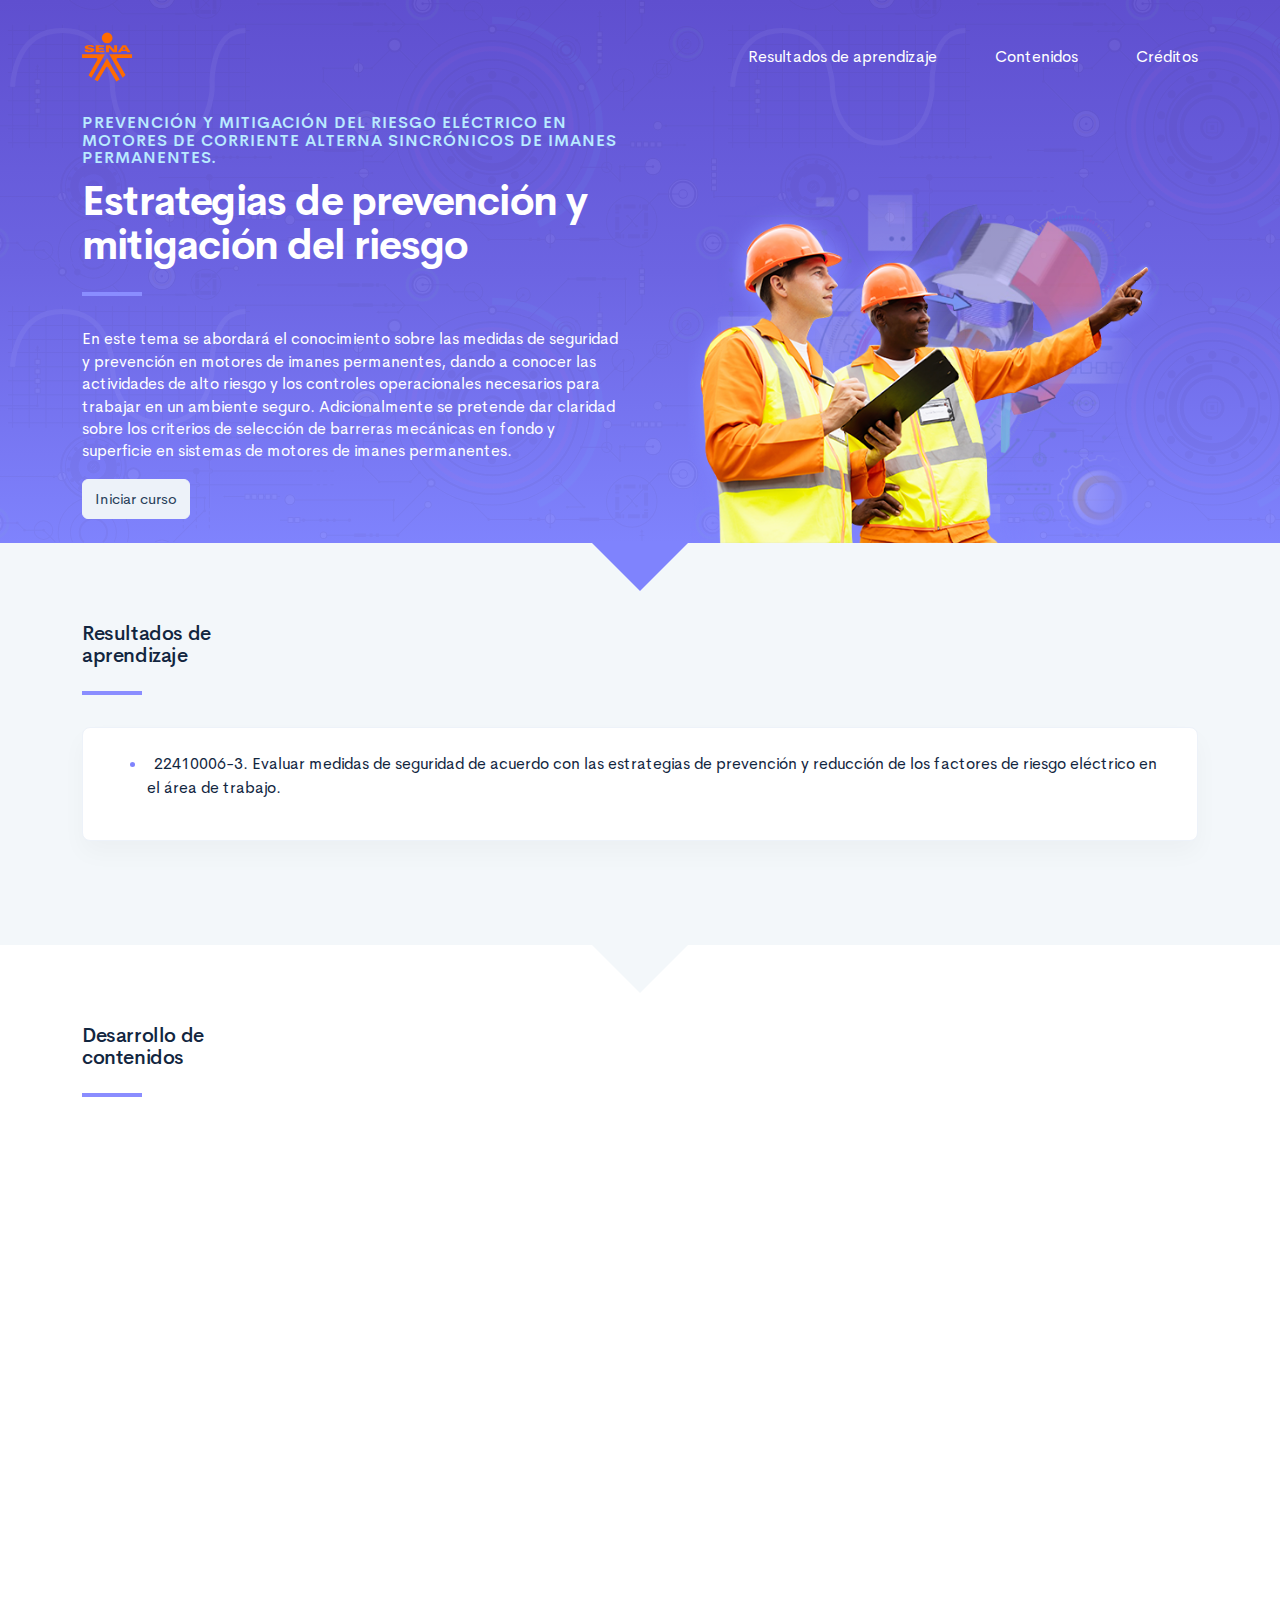
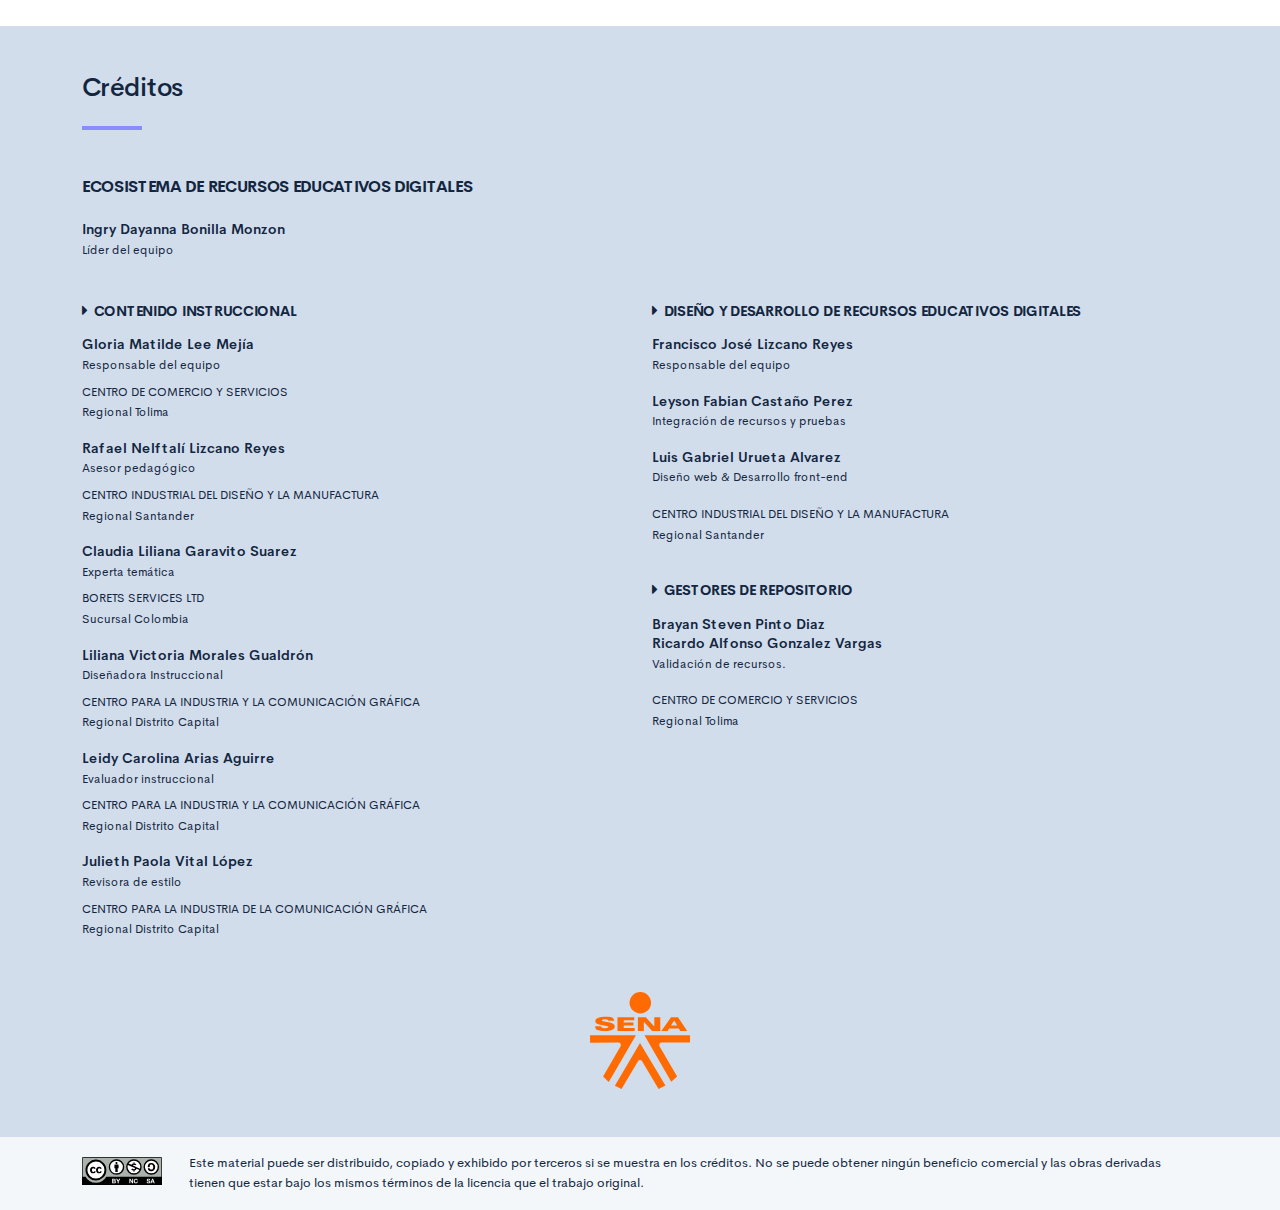
==== public/index.html @ b2e63fea "CF finalizado" ====
<!DOCTYPE html>
<html lang="es">
    <head>
        <meta charset="UTF-8">
        <meta name="viewport" content="width=device-width, user-scalable=no, initial-scale=1.0, maximum-scale=1.0, minimum-scale=1.0">
        <title>Estrategias de prevención y mitigación del riesgo</title>
        <meta meta name="description" content=" En este tema se abordará el conocimiento sobre las medidas de seguridad y prevención en motores de imanes permanentes, dando a conocer las actividades de alto riesgo y los controles operacionales necesarios para trabajar en un ambiente seguro. Adicionalmente se pretende dar claridad sobre los criterios de selección de barreras mecánicas en fondo y superficie en sistemas de motores de imanes permanentes.">
        <link rel="icon" type="image/svg+xml" href="assets/images/logos/senaLogo.svg">
        <link rel="stylesheet" href="assets/fonts/feather/feather.css">
        <link rel="stylesheet" href="assets/fonts/fontawesome/css/font-awesome.css">
        <link href="assets/css/fancybox.css" rel="stylesheet">
        <link href="assets/css/animate.css" rel="stylesheet">
        <link rel="stylesheet" href="assets/css/main.css">
    </head>
    <body class="theme-dark page-header-textura" id="page-home">
        <header class="curso-presentacion page-header" id="CursoPresentacion">
            <div class="page-textura">
                <div class="container">
                    <div class="curso-topbar justify-content-center justify-content-md-between"><a class="curso-topbar__logo"><svg xmlns="http://www.w3.org/2000/svg" width="168.273" height="164.177" viewBox="0 0 168.273 164.177">
                                <path id="SENA_LOGO" data-name="SENA LOGO" d="M85.349,1a18.09,18.09,0,1,0,18.09,18.09h0A18.1,18.1,0,0,0,85.349,1ZM25.617,42.983a33.722,33.722,0,0,0-9.386,1.024,11.156,11.156,0,0,0-5.12,2.56A5.346,5.346,0,0,0,10.086,52.2c.683,1.707,2.56,2.9,4.608,3.584,4.437,1.536,9.386,1.877,13.994,2.731a5.1,5.1,0,0,1,2.389,1.024,1.369,1.369,0,0,1-.683,2.048,9.146,9.146,0,0,1-5.291.683A8.354,8.354,0,0,1,20.5,61.244a1.962,1.962,0,0,1-.853-2.389H9.233A7.663,7.663,0,0,0,10.6,63.463a7.59,7.59,0,0,0,4.267,2.389A28.541,28.541,0,0,0,23.4,66.876,52.426,52.426,0,0,0,35,66.023a11.043,11.043,0,0,0,5.8-2.9,5.358,5.358,0,0,0-1.365-8.533,21.267,21.267,0,0,0-5.8-2.048c-3.072-.683-5.973-1.024-9.045-1.536a9.114,9.114,0,0,1-3.072-.853,1.226,1.226,0,0,1,0-2.219,9.369,9.369,0,0,1,4.437-.683,10.554,10.554,0,0,1,4.608.853A1.877,1.877,0,0,1,31.59,49.81h9.9a5.669,5.669,0,0,0-1.195-3.584A8.875,8.875,0,0,0,35.515,43.5c-3.584-.341-6.827-.512-9.9-.512Zm21.333.683V67.217H75.792V62.1H57.531V57.489H73.744V52.54H57.531V48.786H75.109v-5.12Zm47.615,0H81.253V67.217H91.322V51.346l13.824,15.872h13.824V43.666H108.9v15.7Zm42.495,0L120.676,67.217h10.581l2.56-4.267H150.2l2.389,4.267h11.776l-15.53-23.551ZM142.35,49.3l5.12,8.533h-10.41ZM.7,74.044l.171,12.8L49,86.673c2.389.512,3.925,2.048,3.413,5.8l-29.7,51.711,9.557,9.045L78.01,74.044Zm91.646,0L137.4,152.89l9.9-8.874L117.433,92.3c-.512-3.584.853-5.291,3.413-5.8l48.127.171V74.044ZM84.837,87.185,42.512,159.546l11.264,5.461,28.159-47.615a4.283,4.283,0,0,1,2.9-1.195,4.681,4.681,0,0,1,3.072,1.195l28.159,47.786,11.605-5.973Z" transform="translate(-0.7 -1)" fill="#FF6B00" />
                            </svg>
                        </a><a class="curso-topbar__menubar collapsed btn-menu-responsive d-none" data-toggle="collapse" href="#curso-topbar__nav" aria-expanded="false"><span></span><span></span><span></span></a>
                        <nav class="curso-topbar__nav collapse show d-none d-md-block" id="curso-topbar__nav">
                            <ul class="curso-topbar__list">
                                <li class="curso-topbar__item"><a class="curso-topbar__link" href="#ResultadosAprendizaje"><span class="text-white">Resultados de aprendizaje</span></a></li>
                                <li class="curso-topbar__item"><a class="curso-topbar__link" href="#IndiceTematico"><span class="text-white">Contenidos</span></a></li>
                                <li class="curso-topbar__item"><a class="curso-topbar__link" href="#Creditos"><span class="text-white">Créditos</span></a></li>
                            </ul>
                        </nav>
                    </div>
                    <!--include includes/page-home_header.pug                -->
                    <div class="curso-portada">
                        <div class="row align-items-end">
                            <div class="col-12 col-lg-6">
                                <h3 class="curso-subtitulo" id="curso-titulo-componente">Prevención y mitigación del riesgo eléctrico en motores de corriente alterna sincrónicos de imanes permanentes. </h3>
                                <h1 class="curso-titulo" id="curso-titulo-tema">Estrategias de prevención y mitigación del riesgo</h1>
                                <div class="brand-line-primary"></div>
                                <p class="curso-descripcion">En este tema se abordará el conocimiento sobre las medidas de seguridad y prevención en motores de imanes permanentes, dando a conocer las actividades de alto riesgo y los controles operacionales necesarios para trabajar en un ambiente seguro. Adicionalmente se pretende dar claridad sobre los criterios de selección de barreras mecánicas en fondo y superficie en sistemas de motores de imanes permanentes.</p><a class="curso-btn-iniciar btn btn-light mb-4" href="main.html"><span>Iniciar curso</span></a>
                            </div>
                            <div class="col-12 col-lg-6 text-center">
                                <div class="d-none d-lg-block"><img class="curso-imagen" src="assets/images/header/header_media.png" /></div>
                            </div>
                        </div>
                    </div>
                </div>
            </div>
        </header>
        <section class="curso-resultados section bg-base-light" id="ResultadosAprendizaje">
            <div class="container">
                <h2> Resultados de <br>aprendizaje</h2>
                <div class="brand-line-primary"></div>
                <div class="card resultado-item">
                    <div class="card-body">
                        <ul class="bg-color-dark">
                            <li> <span>22410006-3. Evaluar medidas de seguridad de acuerdo con las estrategias de prevención y reducción de los factores de riesgo eléctrico en el área de trabajo.</span></li>
                        </ul>
                    </div>
                </div>
            </div>
        </section>
        <section class="curso-indice-tematico section" id="IndiceTematico">
            <div class="container">
                <h2>Desarrollo de <br>contenidos</h2>
                <div class="brand-line-primary"></div>
                <div class="row justify-content-center">
                    <div class="col-12 col-sm-10">
                        <div class="card wow flipInX" data-wow-delay=".4s">
                            <div class="card-body">
                                <ul class="list-group list-group-flush list my-n3 nav-temas">
                                    <li class="list-group-item nav-tema-item">
                                        <div class="row align-items-center">
                                            <div class="col-auto">
                                                <div class="avatar avatar-sm"><span class="nav-tema-item__icon avatar-title font-size-lg bg-secondary-soft rounded-circle text-primary font-weight-bold"> <i class="fa fa-play"></i></span></div>
                                            </div>
                                            <div class="col ml-n2"><span class="nav-tema-item__titulo"> <a href="main.html#page/introduccion/">Introducción</a></span></div>
                                            <div class="col-auto"> <a class="btn btn-light nav-tema-item__btn" href="main.html#page/introduccion/">Ver más</a></div>
                                        </div>
                                    </li>
                                    <li class="list-group-item nav-tema-item">
                                        <div class="row align-items-center">
                                            <div class="col-auto">
                                                <div class="avatar avatar-sm"><span class="nav-tema-item__icon avatar-title font-size-lg bg-secondary-soft rounded-circle text-primary font-weight-bold">1</span></div>
                                            </div>
                                            <div class="col ml-n2"><span class="nav-tema-item__titulo"> <a href="main.html#page/actividades/">Actividades de alto riesgo en sistemas PMM</a></span></div>
                                            <div class="col-auto"> <a class="btn btn-light nav-tema-item__btn" href="main.html#page/actividades/">Ver más</a></div>
                                        </div>
                                    </li>
                                    <li class="list-group-item nav-tema-item">
                                        <div class="row align-items-center">
                                            <div class="col-auto">
                                                <div class="avatar avatar-sm"><span class="nav-tema-item__icon avatar-title font-size-lg bg-secondary-soft rounded-circle text-primary font-weight-bold">2</span></div>
                                            </div>
                                            <div class="col ml-n2"><span class="nav-tema-item__titulo"> <a href="main.html#page/riesgos/">Riesgos asociados a sistemas PMM</a></span></div>
                                            <div class="col-auto"> <a class="btn btn-light nav-tema-item__btn" href="main.html#page/riesgos/">Ver más</a></div>
                                        </div>
                                    </li>
                                    <li class="list-group-item nav-tema-item">
                                        <div class="row align-items-center">
                                            <div class="col-auto">
                                                <div class="avatar avatar-sm"><span class="nav-tema-item__icon avatar-title font-size-lg bg-secondary-soft rounded-circle text-primary font-weight-bold">3</span></div>
                                            </div>
                                            <div class="col ml-n2"><span class="nav-tema-item__titulo"> <a href="main.html#page/fondo/">Métodos de protección para sistemas PMM de fondo</a></span></div>
                                            <div class="col-auto"> <a class="btn btn-light nav-tema-item__btn" href="main.html#page/fondo/">Ver más</a></div>
                                        </div>
                                    </li>
                                    <li class="list-group-item nav-tema-item">
                                        <div class="row align-items-center">
                                            <div class="col-auto">
                                                <div class="avatar avatar-sm"><span class="nav-tema-item__icon avatar-title font-size-lg bg-secondary-soft rounded-circle text-primary font-weight-bold">4</span></div>
                                            </div>
                                            <div class="col ml-n2"><span class="nav-tema-item__titulo"> <a href="main.html#page/superficie/">Métodos de protección para sistemas PMM de superficie</a></span></div>
                                            <div class="col-auto"> <a class="btn btn-light nav-tema-item__btn" href="main.html#page/superficie/">Ver más</a></div>
                                        </div>
                                    </li>
                                </ul>
                            </div>
                        </div>
                    </div>
                </div>
            </div>
        </section>
        <footer class="footer" id="Creditos">
            <div class="container">
                <h1>Créditos </h1>
                <div class="brand-line-primary"></div>
                <div class="row">
                    <div class="col-12 col-md-5">
                        <h3 class="footer-subtitulo mb-4">ECOSISTEMA DE RECURSOS EDUCATIVOS DIGITALES </h3>
                        <p class="footer-texto mb-2"><strong>Ingry Dayanna Bonilla Monzon </strong><br /> <span class="text-small">Líder del equipo</span></p>
                    </div>
                </div>
                <div class="row mt-5">
                    <div class="col-12 col-md-6">
                        <h4 class="footer-subtitulo-2 mt-0">
                            <div class="fa fa-caret-right mr-2"></div>Contenido Instruccional
                        </h4>
                        <p class="footer-texto mb-2"><strong>Gloria Matilde Lee Mejía </strong><br /> <span class="text-small">Responsable del equipo</span></p>
                        <p class="footer-texto"><span class="text-small text-uppercase">Centro de Comercio y Servicios</span><br /><span class="text-small">Regional Tolima</span></p>
                        <p class="footer-texto mb-2"><strong>Rafael Nelftalí Lizcano Reyes</strong><br /> <span class="text-small">Asesor pedagógico<br /></span></p>
                        <p class="footer-texto"><span class="text-small text-uppercase">Centro industrial del diseño y la manufactura</span><br /><span class="text-small">Regional Santander </span></p>
                        <p class="footer-texto mb-2"><strong>Claudia Liliana Garavito Suarez</strong><br /><span class="text-small">Experta temática<br /></span></p>
                        <p class="footer-texto"><span class="text-small text-uppercase">Borets Services LTD</span><br /><span class="text-small">Sucursal Colombia</span></p>
                        <p class="footer-texto mb-2"><strong>Liliana Victoria Morales Gualdrón</strong><br /><span class="text-small">Diseñadora Instruccional<br /></span></p>
                        <p class="footer-texto"><span class="text-small text-uppercase">Centro para la Industria y la Comunicación Gráfica</span><br /><span class="text-small">Regional Distrito Capital</span></p>
                        <p class="footer-texto mb-2"><strong>Leidy Carolina Arias Aguirre</strong><br /><span class="text-small">Evaluador instruccional<br /></span></p>
                        <p class="footer-texto"><span class="text-small text-uppercase">Centro para la Industria y la Comunicación Gráfica</span><br /><span class="text-small">Regional Distrito Capital</span></p>
                        <p class="footer-texto mb-2"><strong>Julieth Paola Vital López</strong><br /><span class="text-small">Revisora de estilo<br /></span></p>
                        <p class="footer-texto"><span class="text-small text-uppercase">Centro para la Industria de la Comunicación Gráfica</span><br /><span class="text-small">Regional Distrito Capital</span></p>
                    </div>
                    <div class="col-12 col-md-6">
                        <h4 class="footer-subtitulo-2 mt-0">
                            <div class="fa fa-caret-right mr-2"></div>Diseño y desarrollo de recursos educativos digitales
                        </h4>
                        <p class="footer-texto"><strong>Francisco José Lizcano Reyes </strong><br /> <span class="text-small">Responsable del equipo<br /></span></p>
                        <p class="footer-texto"><strong>Leyson Fabian Castaño Perez</strong><br /> <span class="text-small">Integración de recursos y pruebas<br /></span></p>
                        <p class="footer-texto"> <strong>Luis Gabriel Urueta Alvarez</strong><br /><span class="text-small">Diseño web & Desarrollo front-end<br /></span></p>
                        <p class="footer-texto"><span class="text-small text-uppercase">Centro industrial del diseño y la manufactura</span><br /><span class="text-small">Regional Santander</span></p>
                        <h4 class="footer-subtitulo-2 mt-5">
                            <div class="fa fa-caret-right mr-2"></div>Gestores de repositorio
                        </h4>
                        <p class="footer-texto"><strong>Brayan Steven Pinto Diaz</strong><br />
                            <strong>Ricardo Alfonso Gonzalez Vargas</strong><br /> <span class="text-small">Validación de recursos.<br /></span></p>
                        <p class="footer-texto"><span class="text-small text-uppercase">Centro de comercio y servicios </span><br /><span class="text-small">Regional Tolima</span></p>
                    </div>
                </div>
                <div class="row justify-content-center align-items-center mt-5"><img src="assets/images/logos/senaLogo.svg" style="max-width:100px" /></div>
            </div>
        </footer>
        <section id="cc">
            <div class="container">
                <div class="d-flex flex-column flex-sm-row"><span class="pr-3"><i class="icon cc"></i></span><span>Este material puede ser distribuido, copiado y exhibido por terceros si se muestra en los créditos. No se puede obtener ningún beneficio comercial y las obras derivadas tienen que estar bajo los mismos términos de la licencia que el trabajo original.</span></div>
            </div>
        </section>
        <script src="assets/js/vendor.js"></script>
        <script src="assets/js/global.js"> </script>
        <script src="assets/js/pages.js"></script>
    </body>
</html>
---- public/assets/fonts/feather/feather.css ----
@font-face {
  font-family: 'Feather';
  src:
    url('fonts/Feather.ttf?sdxovp') format('truetype'),
    url('fonts/Feather.woff?sdxovp') format('woff'),
    url('fonts/Feather.svg?sdxovp#Feather') format('svg');
  font-weight: normal;
  font-style: normal;
}

.fe {
  /* use !important to prevent issues with browser extensions that change fonts */
  font-family: 'Feather' !important;
  speak: none;
  font-style: normal;
  font-weight: normal;
  font-variant: normal;
  text-transform: none;
  line-height: 1;

  /* Better Font Rendering =========== */
  -webkit-font-smoothing: antialiased;
  -moz-osx-font-smoothing: grayscale;
}

.fe-activity:before {
  content: "\e900";
}
.fe-airplay:before {
  content: "\e901";
}
.fe-alert-circle:before {
  content: "\e902";
}
.fe-alert-octagon:before {
  content: "\e903";
}
.fe-alert-triangle:before {
  content: "\e904";
}
.fe-align-center:before {
  content: "\e905";
}
.fe-align-justify:before {
  content: "\e906";
}
.fe-align-left:before {
  content: "\e907";
}
.fe-align-right:before {
  content: "\e908";
}
.fe-anchor:before {
  content: "\e909";
}
.fe-aperture:before {
  content: "\e90a";
}
.fe-archive:before {
  content: "\e90b";
}
.fe-arrow-down:before {
  content: "\e90c";
}
.fe-arrow-down-circle:before {
  content: "\e90d";
}
.fe-arrow-down-left:before {
  content: "\e90e";
}
.fe-arrow-down-right:before {
  content: "\e90f";
}
.fe-arrow-left:before {
  content: "\e910";
}
.fe-arrow-left-circle:before {
  content: "\e911";
}
.fe-arrow-right:before {
  content: "\e912";
}
.fe-arrow-right-circle:before {
  content: "\e913";
}
.fe-arrow-up:before {
  content: "\e914";
}
.fe-arrow-up-circle:before {
  content: "\e915";
}
.fe-arrow-up-left:before {
  content: "\e916";
}
.fe-arrow-up-right:before {
  content: "\e917";
}
.fe-at-sign:before {
  content: "\e918";
}
.fe-award:before {
  content: "\e919";
}
.fe-bar-chart:before {
  content: "\e91a";
}
.fe-bar-chart-2:before {
  content: "\e91b";
}
.fe-battery:before {
  content: "\e91c";
}
.fe-battery-charging:before {
  content: "\e91d";
}
.fe-bell:before {
  content: "\e91e";
}
.fe-bell-off:before {
  content: "\e91f";
}
.fe-bluetooth:before {
  content: "\e920";
}
.fe-bold:before {
  content: "\e921";
}
.fe-book:before {
  content: "\e922";
}
.fe-book-open:before {
  content: "\e923";
}
.fe-bookmark:before {
  content: "\e924";
}
.fe-box:before {
  content: "\e925";
}
.fe-briefcase:before {
  content: "\e926";
}
.fe-calendar:before {
  content: "\e927";
}
.fe-camera:before {
  content: "\e928";
}
.fe-camera-off:before {
  content: "\e929";
}
.fe-cast:before {
  content: "\e92a";
}
.fe-check:before {
  content: "\e92b";
}
.fe-check-circle:before {
  content: "\e92c";
}
.fe-check-square:before {
  content: "\e92d";
}
.fe-chevron-down:before {
  content: "\e92e";
}
.fe-chevron-left:before {
  content: "\e92f";
}
.fe-chevron-right:before {
  content: "\e930";
}
.fe-chevron-up:before {
  content: "\e931";
}
.fe-chevrons-down:before {
  content: "\e932";
}
.fe-chevrons-left:before {
  content: "\e933";
}
.fe-chevrons-right:before {
  content: "\e934";
}
.fe-chevrons-up:before {
  content: "\e935";
}
.fe-chrome:before {
  content: "\e936";
}
.fe-circle:before {
  content: "\e937";
}
.fe-clipboard:before {
  content: "\e938";
}
.fe-clock:before {
  content: "\e939";
}
.fe-cloud:before {
  content: "\e93a";
}
.fe-cloud-drizzle:before {
  content: "\e93b";
}
.fe-cloud-lightning:before {
  content: "\e93c";
}
.fe-cloud-off:before {
  content: "\e93d";
}
.fe-cloud-rain:before {
  content: "\e93e";
}
.fe-cloud-snow:before {
  content: "\e93f";
}
.fe-code:before {
  content: "\e940";
}
.fe-codepen:before {
  content: "\e941";
}
.fe-command:before {
  content: "\e942";
}
.fe-compass:before {
  content: "\e943";
}
.fe-copy:before {
  content: "\e944";
}
.fe-corner-down-left:before {
  content: "\e945";
}
.fe-corner-down-right:before {
  content: "\e946";
}
.fe-corner-left-down:before {
  content: "\e947";
}
.fe-corner-left-up:before {
  content: "\e948";
}
.fe-corner-right-down:before {
  content: "\e949";
}
.fe-corner-right-up:before {
  content: "\e94a";
}
.fe-corner-up-left:before {
  content: "\e94b";
}
.fe-corner-up-right:before {
  content: "\e94c";
}
.fe-cpu:before {
  content: "\e94d";
}
.fe-credit-card:before {
  content: "\e94e";
}
.fe-crop:before {
  content: "\e94f";
}
.fe-crosshair:before {
  content: "\e950";
}
.fe-database:before {
  content: "\e951";
}
.fe-delete:before {
  content: "\e952";
}
.fe-disc:before {
  content: "\e953";
}
.fe-dollar-sign:before {
  content: "\e954";
}
.fe-download:before {
  content: "\e955";
}
.fe-download-cloud:before {
  content: "\e956";
}
.fe-droplet:before {
  content: "\e957";
}
.fe-edit:before {
  content: "\e958";
}
.fe-edit-2:before {
  content: "\e959";
}
.fe-edit-3:before {
  content: "\e95a";
}
.fe-external-link:before {
  content: "\e95b";
}
.fe-eye:before {
  content: "\e95c";
}
.fe-eye-off:before {
  content: "\e95d";
}
.fe-facebook:before {
  content: "\e95e";
}
.fe-fast-forward:before {
  content: "\e95f";
}
.fe-feather:before {
  content: "\e960";
}
.fe-file:before {
  content: "\e961";
}
.fe-file-minus:before {
  content: "\e962";
}
.fe-file-plus:before {
  content: "\e963";
}
.fe-file-text:before {
  content: "\e964";
}
.fe-film:before {
  content: "\e965";
}
.fe-filter:before {
  content: "\e966";
}
.fe-flag:before {
  content: "\e967";
}
.fe-folder:before {
  content: "\e968";
}
.fe-folder-minus:before {
  content: "\e969";
}
.fe-folder-plus:before {
  content: "\e96a";
}
.fe-gift:before {
  content: "\e96b";
}
.fe-git-branch:before {
  content: "\e96c";
}
.fe-git-commit:before {
  content: "\e96d";
}
.fe-git-merge:before {
  content: "\e96e";
}
.fe-git-pull-request:before {
  content: "\e96f";
}
.fe-github:before {
  content: "\e970";
}
.fe-gitlab:before {
  content: "\e971";
}
.fe-globe:before {
  content: "\e972";
}
.fe-grid:before {
  content: "\e973";
}
.fe-hard-drive:before {
  content: "\e974";
}
.fe-hash:before {
  content: "\e975";
}
.fe-headphones:before {
  content: "\e976";
}
.fe-heart:before {
  content: "\e977";
}
.fe-help-circle:before {
  content: "\e978";
}
.fe-home:before {
  content: "\e979";
}
.fe-image:before {
  content: "\e97a";
}
.fe-inbox:before {
  content: "\e97b";
}
.fe-info:before {
  content: "\e97c";
}
.fe-instagram:before {
  content: "\e97d";
}
.fe-italic:before {
  content: "\e97e";
}
.fe-layers:before {
  content: "\e97f";
}
.fe-layout:before {
  content: "\e980";
}
.fe-life-buoy:before {
  content: "\e981";
}
.fe-link:before {
  content: "\e982";
}
.fe-link-2:before {
  content: "\e983";
}
.fe-linkedin:before {
  content: "\e984";
}
.fe-list:before {
  content: "\e985";
}
.fe-loader:before {
  content: "\e986";
}
.fe-lock:before {
  content: "\e987";
}
.fe-log-in:before {
  content: "\e988";
}
.fe-log-out:before {
  content: "\e989";
}
.fe-mail:before {
  content: "\e98a";
}
.fe-map:before {
  content: "\e98b";
}
.fe-map-pin:before {
  content: "\e98c";
}
.fe-maximize:before {
  content: "\e98d";
}
.fe-maximize-2:before {
  content: "\e98e";
}
.fe-menu:before {
  content: "\e98f";
}
.fe-message-circle:before {
  content: "\e990";
}
.fe-message-square:before {
  content: "\e991";
}
.fe-mic:before {
  content: "\e992";
}
.fe-mic-off:before {
  content: "\e993";
}
.fe-minimize:before {
  content: "\e994";
}
.fe-minimize-2:before {
  content: "\e995";
}
.fe-minus:before {
  content: "\e996";
}
.fe-minus-circle:before {
  content: "\e997";
}
.fe-minus-square:before {
  content: "\e998";
}
.fe-monitor:before {
  content: "\e999";
}
.fe-moon:before {
  content: "\e99a";
}
.fe-more-horizontal:before {
  content: "\e99b";
}
.fe-more-vertical:before {
  content: "\e99c";
}
.fe-move:before {
  content: "\e99d";
}
.fe-music:before {
  content: "\e99e";
}
.fe-navigation:before {
  content: "\e99f";
}
.fe-navigation-2:before {
  content: "\e9a0";
}
.fe-octagon:before {
  content: "\e9a1";
}
.fe-package:before {
  content: "\e9a2";
}
.fe-paperclip:before {
  content: "\e9a3";
}
.fe-pause:before {
  content: "\e9a4";
}
.fe-pause-circle:before {
  content: "\e9a5";
}
.fe-percent:before {
  content: "\e9a6";
}
.fe-phone:before {
  content: "\e9a7";
}
.fe-phone-call:before {
  content: "\e9a8";
}
.fe-phone-forwarded:before {
  content: "\e9a9";
}
.fe-phone-incoming:before {
  content: "\e9aa";
}
.fe-phone-missed:before {
  content: "\e9ab";
}
.fe-phone-off:before {
  content: "\e9ac";
}
.fe-phone-outgoing:before {
  content: "\e9ad";
}
.fe-pie-chart:before {
  content: "\e9ae";
}
.fe-play:before {
  content: "\e9af";
}
.fe-play-circle:before {
  content: "\e9b0";
}
.fe-plus:before {
  content: "\e9b1";
}
.fe-plus-circle:before {
  content: "\e9b2";
}
.fe-plus-square:before {
  content: "\e9b3";
}
.fe-pocket:before {
  content: "\e9b4";
}
.fe-power:before {
  content: "\e9b5";
}
.fe-printer:before {
  content: "\e9b6";
}
.fe-radio:before {
  content: "\e9b7";
}
.fe-refresh-ccw:before {
  content: "\e9b8";
}
.fe-refresh-cw:before {
  content: "\e9b9";
}
.fe-repeat:before {
  content: "\e9ba";
}
.fe-rewind:before {
  content: "\e9bb";
}
.fe-rotate-ccw:before {
  content: "\e9bc";
}
.fe-rotate-cw:before {
  content: "\e9bd";
}
.fe-rss:before {
  content: "\e9be";
}
.fe-save:before {
  content: "\e9bf";
}
.fe-scissors:before {
  content: "\e9c0";
}
.fe-search:before {
  content: "\e9c1";
}
.fe-send:before {
  content: "\e9c2";
}
.fe-server:before {
  content: "\e9c3";
}
.fe-settings:before {
  content: "\e9c4";
}
.fe-share:before {
  content: "\e9c5";
}
.fe-share-2:before {
  content: "\e9c6";
}
.fe-shield:before {
  content: "\e9c7";
}
.fe-shield-off:before {
  content: "\e9c8";
}
.fe-shopping-bag:before {
  content: "\e9c9";
}
.fe-shopping-cart:before {
  content: "\e9ca";
}
.fe-shuffle:before {
  content: "\e9cb";
}
.fe-sidebar:before {
  content: "\e9cc";
}
.fe-skip-back:before {
  content: "\e9cd";
}
.fe-skip-forward:before {
  content: "\e9ce";
}
.fe-slack:before {
  content: "\e9cf";
}
.fe-slash:before {
  content: "\e9d0";
}
.fe-sliders:before {
  content: "\e9d1";
}
.fe-smartphone:before {
  content: "\e9d2";
}
.fe-speaker:before {
  content: "\e9d3";
}
.fe-square:before {
  content: "\e9d4";
}
.fe-star:before {
  content: "\e9d5";
}
.fe-stop-circle:before {
  content: "\e9d6";
}
.fe-sun:before {
  content: "\e9d7";
}
.fe-sunrise:before {
  content: "\e9d8";
}
.fe-sunset:before {
  content: "\e9d9";
}
.fe-tablet:before {
  content: "\e9da";
}
.fe-tag:before {
  content: "\e9db";
}
.fe-target:before {
  content: "\e9dc";
}
.fe-terminal:before {
  content: "\e9dd";
}
.fe-thermometer:before {
  content: "\e9de";
}
.fe-thumbs-down:before {
  content: "\e9df";
}
.fe-thumbs-up:before {
  content: "\e9e0";
}
.fe-toggle-left:before {
  content: "\e9e1";
}
.fe-toggle-right:before {
  content: "\e9e2";
}
.fe-trash:before {
  content: "\e9e3";
}
.fe-trash-2:before {
  content: "\e9e4";
}
.fe-trending-down:before {
  content: "\e9e5";
}
.fe-trending-up:before {
  content: "\e9e6";
}
.fe-triangle:before {
  content: "\e9e7";
}
.fe-truck:before {
  content: "\e9e8";
}
.fe-tv:before {
  content: "\e9e9";
}
.fe-twitter:before {
  content: "\e9ea";
}
.fe-type:before {
  content: "\e9eb";
}
.fe-umbrella:before {
  content: "\e9ec";
}
.fe-underline:before {
  content: "\e9ed";
}
.fe-unlock:before {
  content: "\e9ee";
}
.fe-upload:before {
  content: "\e9ef";
}
.fe-upload-cloud:before {
  content: "\e9f0";
}
.fe-user:before {
  content: "\e9f1";
}
.fe-user-check:before {
  content: "\e9f2";
}
.fe-user-minus:before {
  content: "\e9f3";
}
.fe-user-plus:before {
  content: "\e9f4";
}
.fe-user-x:before {
  content: "\e9f5";
}
.fe-users:before {
  content: "\e9f6";
}
.fe-video:before {
  content: "\e9f7";
}
.fe-video-off:before {
  content: "\e9f8";
}
.fe-voicemail:before {
  content: "\e9f9";
}
.fe-volume:before {
  content: "\e9fa";
}
.fe-volume-1:before {
  content: "\e9fb";
}
.fe-volume-2:before {
  content: "\e9fc";
}
.fe-volume-x:before {
  content: "\e9fd";
}
.fe-watch:before {
  content: "\e9fe";
}
.fe-wifi:before {
  content: "\e9ff";
}
.fe-wifi-off:before {
  content: "\ea00";
}
.fe-wind:before {
  content: "\ea01";
}
.fe-x:before {
  content: "\ea02";
}
.fe-x-circle:before {
  content: "\ea03";
}
.fe-x-square:before {
  content: "\ea04";
}
.fe-youtube:before {
  content: "\ea05";
}
.fe-zap:before {
  content: "\ea06";
}
.fe-zap-off:before {
  content: "\ea07";
}
.fe-zoom-in:before {
  content: "\ea08";
}
.fe-zoom-out:before {
  content: "\ea09";
}
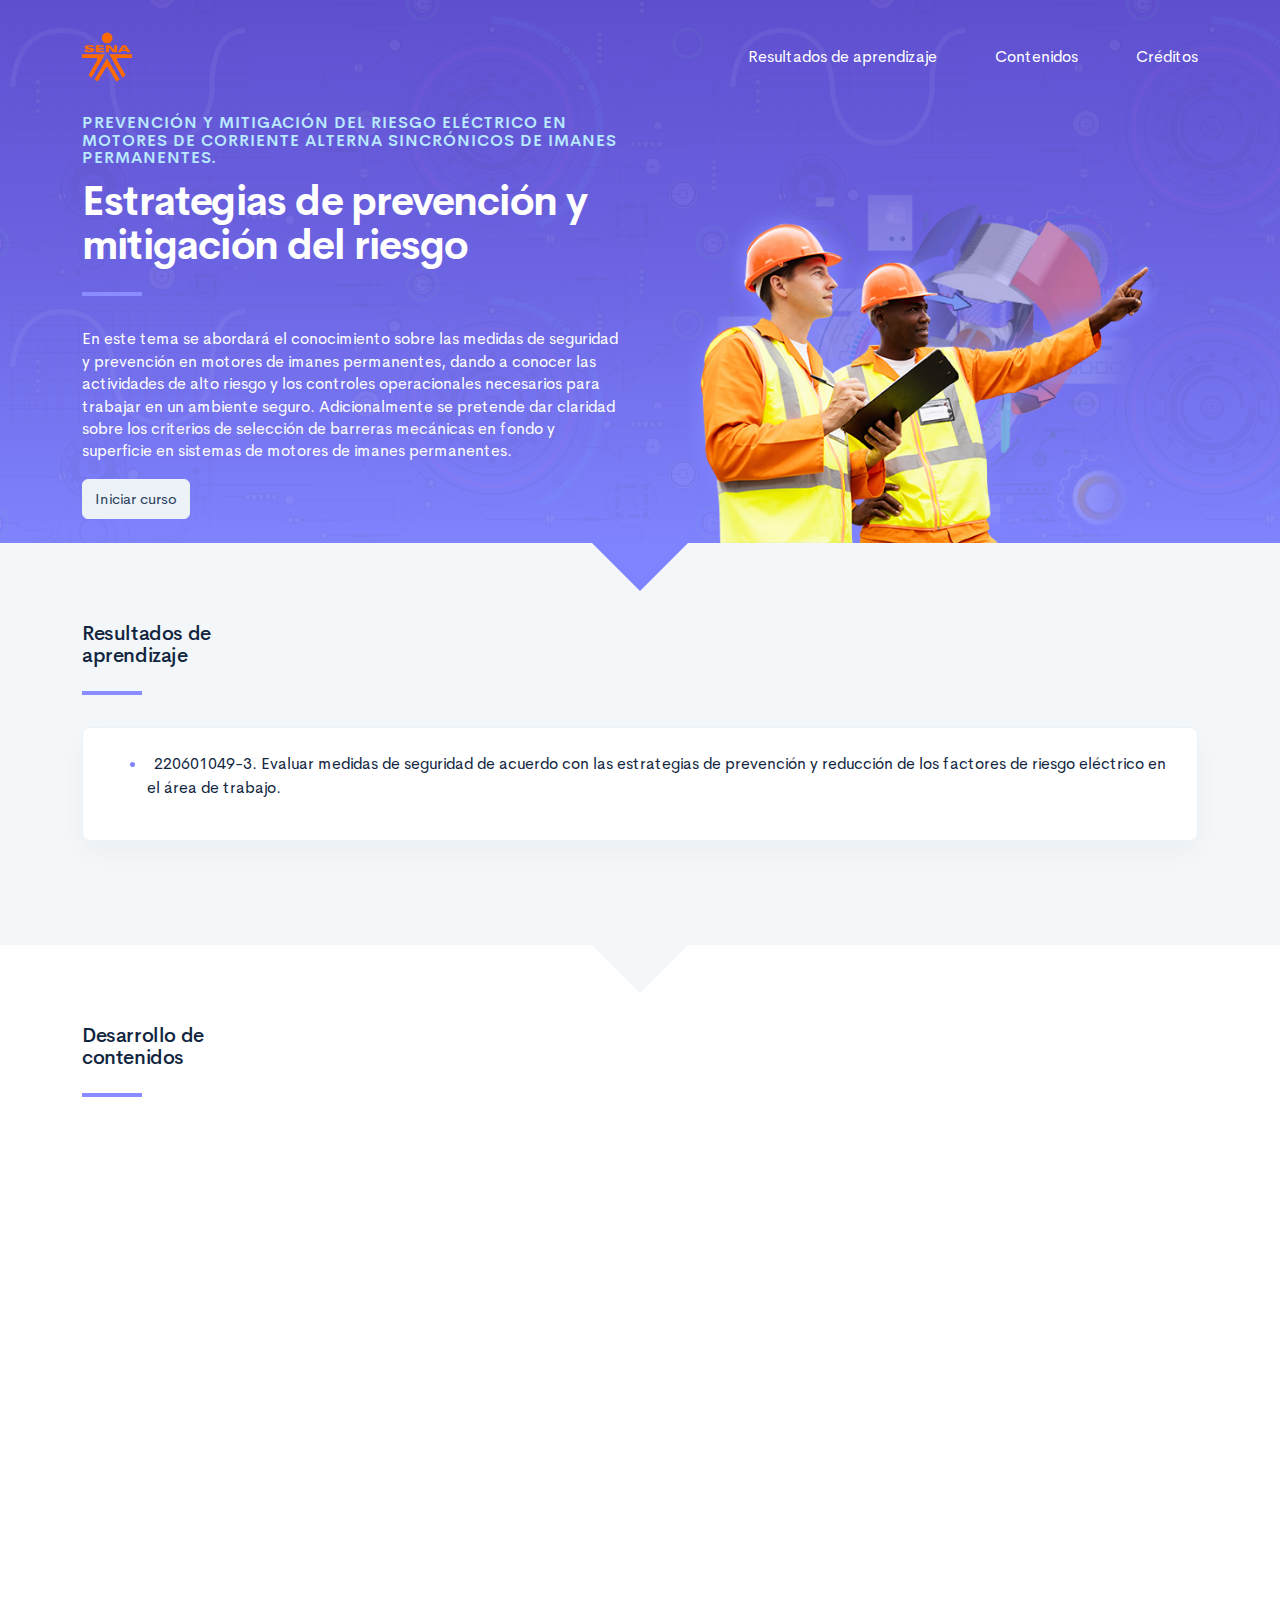
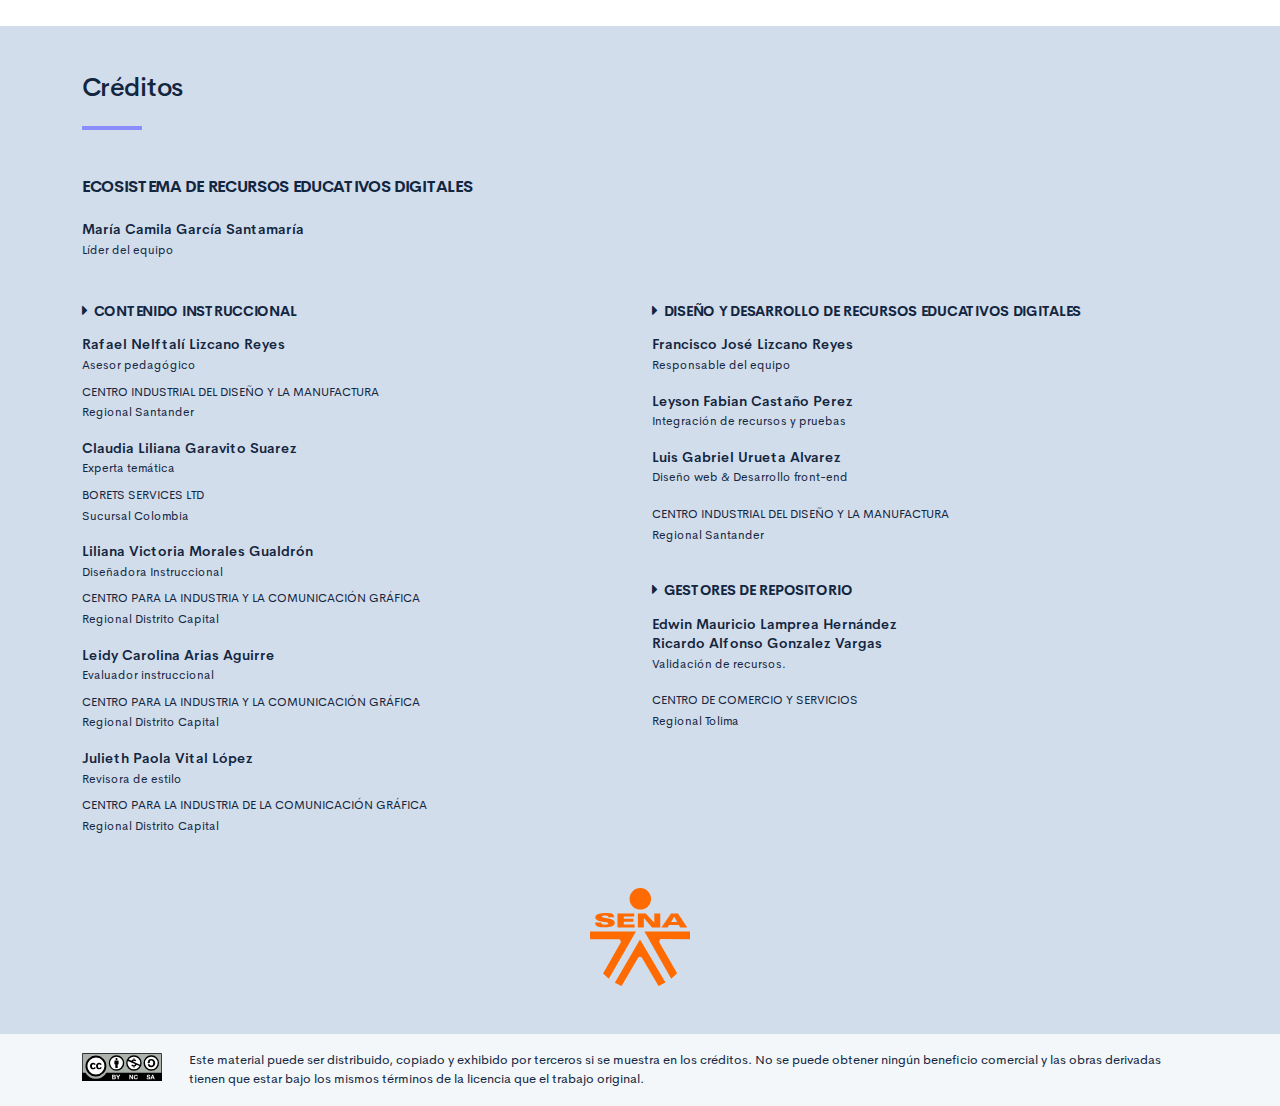
==== commit 9f94fa71: "Ajustes hallazgos" ====
--- a/public/index.html
+++ b/public/index.html
@@ -52,7 +52,7 @@
                 <div class="card resultado-item">
                     <div class="card-body">
                         <ul class="bg-color-dark">
-                            <li> <span>22410006-3. Evaluar medidas de seguridad de acuerdo con las estrategias de prevención y reducción de los factores de riesgo eléctrico en el área de trabajo.</span></li>
+                            <li> <span>220601049-3. Evaluar medidas de seguridad de acuerdo con las estrategias de prevención y reducción de los factores de riesgo eléctrico en el área de trabajo.</span></li>
                         </ul>
                     </div>
                 </div>
@@ -126,7 +126,7 @@
                 <div class="row">
                     <div class="col-12 col-md-5">
                         <h3 class="footer-subtitulo mb-4">ECOSISTEMA DE RECURSOS EDUCATIVOS DIGITALES </h3>
-                        <p class="footer-texto mb-2"><strong>Ingry Dayanna Bonilla Monzon </strong><br /> <span class="text-small">Líder del equipo</span></p>
+                        <p class="footer-texto mb-2"><strong>María Camila García Santamaría </strong><br /> <span class="text-small">Líder del equipo</span></p>
                     </div>
                 </div>
                 <div class="row mt-5">
@@ -134,8 +134,6 @@
                         <h4 class="footer-subtitulo-2 mt-0">
                             <div class="fa fa-caret-right mr-2"></div>Contenido Instruccional
                         </h4>
-                        <p class="footer-texto mb-2"><strong>Gloria Matilde Lee Mejía </strong><br /> <span class="text-small">Responsable del equipo</span></p>
-                        <p class="footer-texto"><span class="text-small text-uppercase">Centro de Comercio y Servicios</span><br /><span class="text-small">Regional Tolima</span></p>
                         <p class="footer-texto mb-2"><strong>Rafael Nelftalí Lizcano Reyes</strong><br /> <span class="text-small">Asesor pedagógico<br /></span></p>
                         <p class="footer-texto"><span class="text-small text-uppercase">Centro industrial del diseño y la manufactura</span><br /><span class="text-small">Regional Santander </span></p>
                         <p class="footer-texto mb-2"><strong>Claudia Liliana Garavito Suarez</strong><br /><span class="text-small">Experta temática<br /></span></p>
@@ -158,7 +156,7 @@
                         <h4 class="footer-subtitulo-2 mt-5">
                             <div class="fa fa-caret-right mr-2"></div>Gestores de repositorio
                         </h4>
-                        <p class="footer-texto"><strong>Brayan Steven Pinto Diaz</strong><br />
+                        <p class="footer-texto"><strong>Edwin Mauricio Lamprea Hernández</strong><br />
                             <strong>Ricardo Alfonso Gonzalez Vargas</strong><br /> <span class="text-small">Validación de recursos.<br /></span></p>
                         <p class="footer-texto"><span class="text-small text-uppercase">Centro de comercio y servicios </span><br /><span class="text-small">Regional Tolima</span></p>
                     </div>
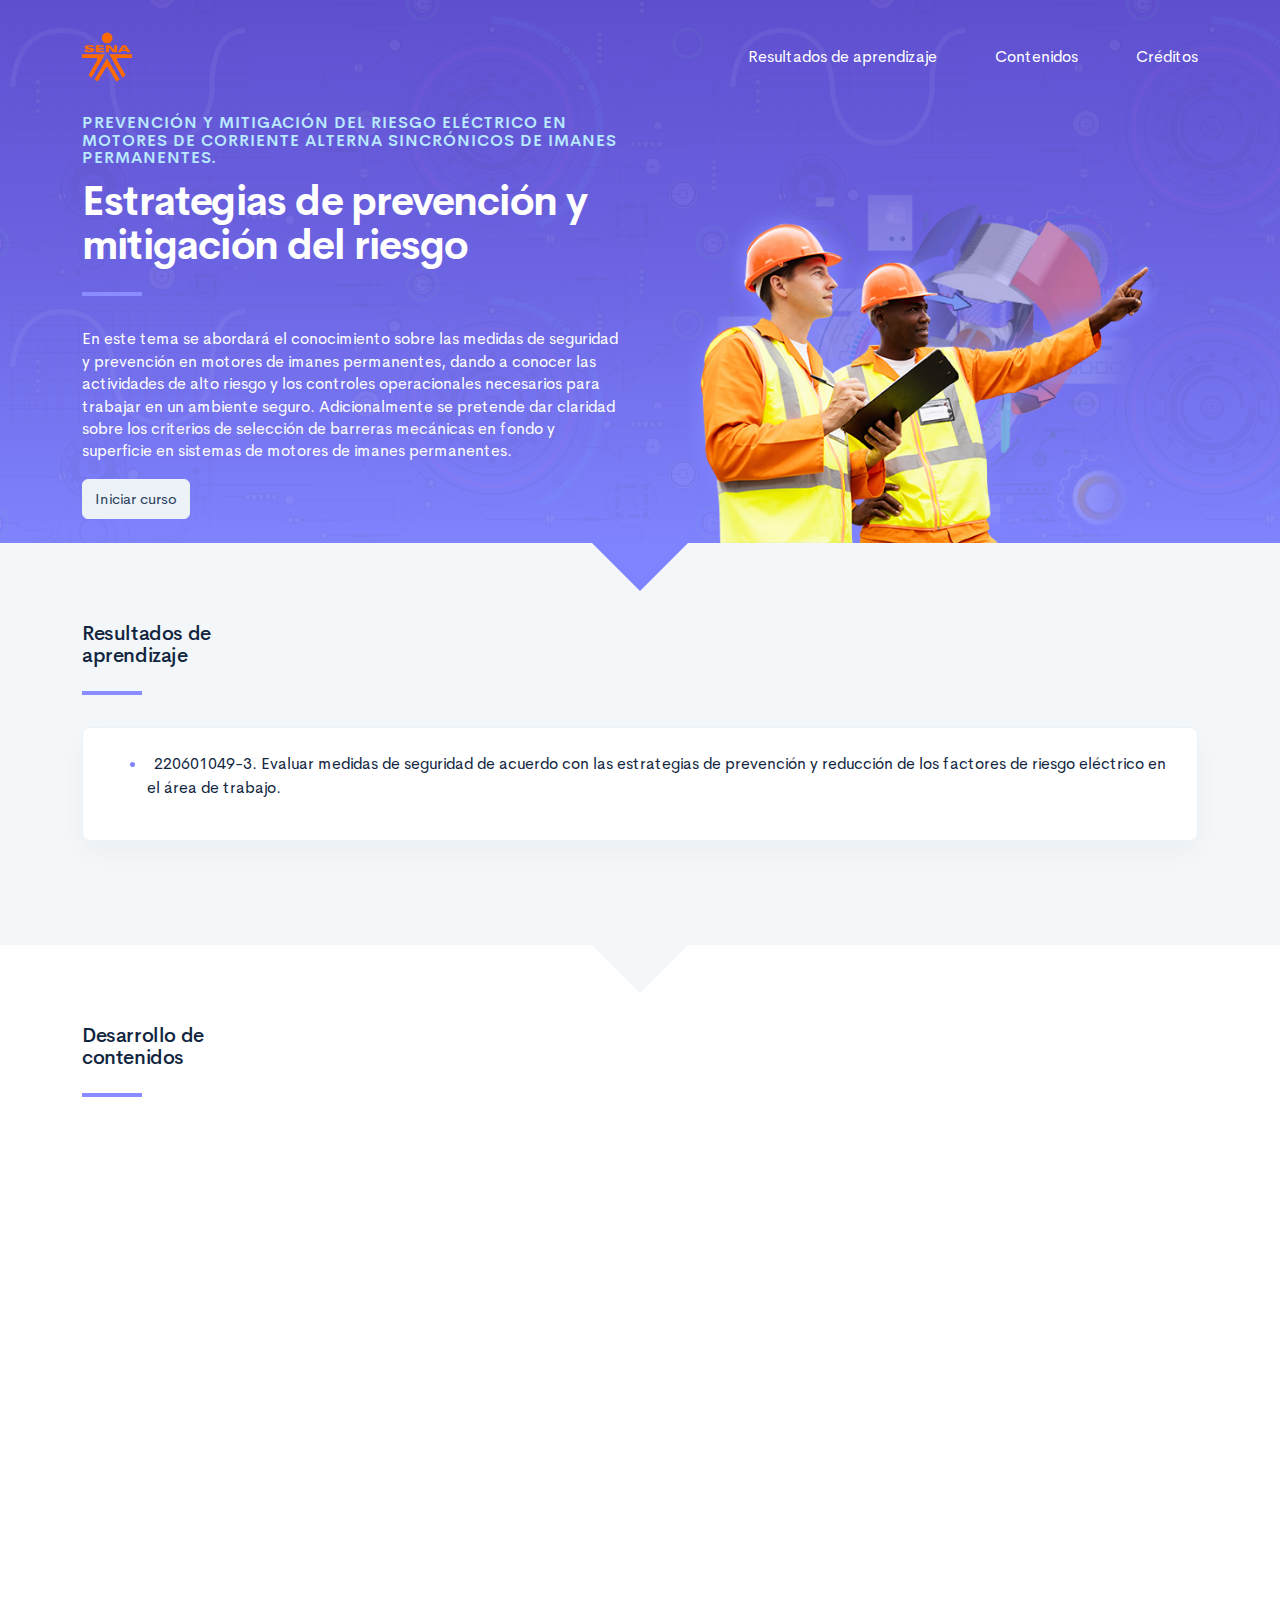
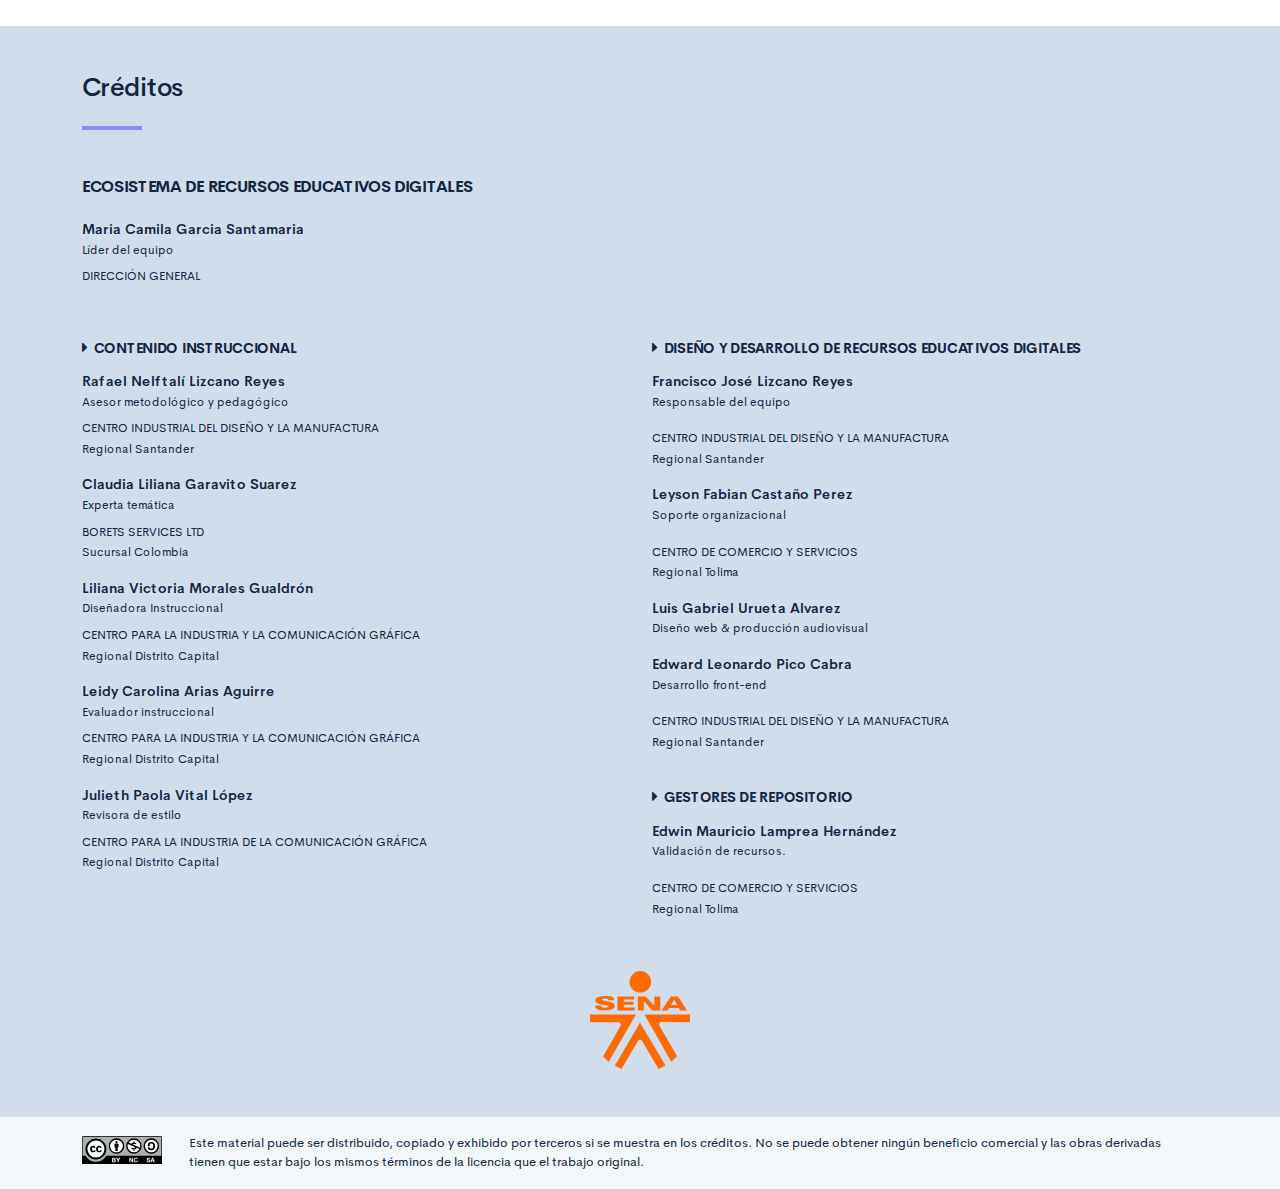
==== commit fe039cf2: "empaquetado" ====
--- a/public/index.html
+++ b/public/index.html
@@ -126,7 +126,8 @@
                 <div class="row">
                     <div class="col-12 col-md-5">
                         <h3 class="footer-subtitulo mb-4">ECOSISTEMA DE RECURSOS EDUCATIVOS DIGITALES </h3>
-                        <p class="footer-texto mb-2"><strong>María Camila García Santamaría </strong><br /> <span class="text-small">Líder del equipo</span></p>
+                        <p class="footer-texto mb-2"><strong>Maria Camila Garcia Santamaria</strong><br /> <span class="text-small">Líder del equipo</span></p>
+                        <p class="footer-texto"><span class="text-small text-uppercase">Dirección general</span></p>
                     </div>
                 </div>
                 <div class="row mt-5">
@@ -134,7 +135,7 @@
                         <h4 class="footer-subtitulo-2 mt-0">
                             <div class="fa fa-caret-right mr-2"></div>Contenido Instruccional
                         </h4>
-                        <p class="footer-texto mb-2"><strong>Rafael Nelftalí Lizcano Reyes</strong><br /> <span class="text-small">Asesor pedagógico<br /></span></p>
+                        <p class="footer-texto mb-2"><strong>Rafael Nelftalí Lizcano Reyes</strong><br /> <span class="text-small">Asesor metodológico y pedagógico<br /></span></p>
                         <p class="footer-texto"><span class="text-small text-uppercase">Centro industrial del diseño y la manufactura</span><br /><span class="text-small">Regional Santander </span></p>
                         <p class="footer-texto mb-2"><strong>Claudia Liliana Garavito Suarez</strong><br /><span class="text-small">Experta temática<br /></span></p>
                         <p class="footer-texto"><span class="text-small text-uppercase">Borets Services LTD</span><br /><span class="text-small">Sucursal Colombia</span></p>
@@ -150,14 +151,16 @@
                             <div class="fa fa-caret-right mr-2"></div>Diseño y desarrollo de recursos educativos digitales
                         </h4>
                         <p class="footer-texto"><strong>Francisco José Lizcano Reyes </strong><br /> <span class="text-small">Responsable del equipo<br /></span></p>
-                        <p class="footer-texto"><strong>Leyson Fabian Castaño Perez</strong><br /> <span class="text-small">Integración de recursos y pruebas<br /></span></p>
-                        <p class="footer-texto"> <strong>Luis Gabriel Urueta Alvarez</strong><br /><span class="text-small">Diseño web & Desarrollo front-end<br /></span></p>
+                        <p class="footer-texto"><span class="text-small text-uppercase">CENTRO INDUSTRIAL DEL DISEÑO Y LA MANUFACTURA </span><br /><span class="text-small">Regional Santander</span></p>
+                        <p class="footer-texto"><strong>Leyson Fabian Castaño Perez</strong><br /> <span class="text-small">Soporte organizacional<br /></span></p>
+                        <p class="footer-texto"><span class="text-small text-uppercase">Centro de comercio y servicios </span><br /><span class="text-small">Regional Tolima</span></p>
+                        <p class="footer-texto"> <strong>Luis Gabriel Urueta Alvarez</strong><br /><span class="text-small">Diseño web & producción audiovisual<br /></span></p>
+                        <p class="footer-texto"><strong>Edward Leonardo Pico Cabra</strong><br /><span class="text-small">Desarrollo front-end<br /></span></p>
                         <p class="footer-texto"><span class="text-small text-uppercase">Centro industrial del diseño y la manufactura</span><br /><span class="text-small">Regional Santander</span></p>
                         <h4 class="footer-subtitulo-2 mt-5">
                             <div class="fa fa-caret-right mr-2"></div>Gestores de repositorio
                         </h4>
-                        <p class="footer-texto"><strong>Edwin Mauricio Lamprea Hernández</strong><br />
-                            <strong>Ricardo Alfonso Gonzalez Vargas</strong><br /> <span class="text-small">Validación de recursos.<br /></span></p>
+                        <p class="footer-texto"><strong>Edwin Mauricio Lamprea Hernández</strong><br /> <span class="text-small">Validación de recursos.<br /></span></p>
                         <p class="footer-texto"><span class="text-small text-uppercase">Centro de comercio y servicios </span><br /><span class="text-small">Regional Tolima</span></p>
                     </div>
                 </div>
--- a/public/assets/css/main.css
+++ b/public/assets/css/main.css
@@ -3,6 +3,6 @@
  * Copyright 2011-2019 The Bootstrap Authors
  * Copyright 2011-2019 Twitter, Inc.
  * Licensed under MIT (https://github.com/twbs/bootstrap/blob/master/LICENSE)
- */:root{--blue: #2C7BE5;--indigo: #727cf5;--purple: #6b5eae;--pink: #ff679b;--red: #E63757;--orange: #fd7e14;--yellow: #F6C343;--green: #00D97E;--teal: #02a8b5;--cyan: #39afd1;--white: #fff;--gray: #95AAC9;--gray-dark: #3B506C;--primary: #12263F;--secondary: #6E84A3;--success: #00A99A;--info: #39afd1;--warning: #ff8f00;--danger: #E63757;--light: #EDF2F9;--dark: #000;--white: #fff;--breakpoint-xs: 0;--breakpoint-sm: 576px;--breakpoint-md: 768px;--breakpoint-lg: 992px;--breakpoint-xl: 1200px;--font-family-sans-serif: "Cerebri Sans", sans-serif;--font-family-monospace: "Courier New", monospace}*,*::before,*::after{box-sizing:border-box}html{font-family:sans-serif;line-height:1.15;-webkit-text-size-adjust:100%;-webkit-tap-highlight-color:rgba(0,0,0,0)}article,aside,figcaption,figure,footer,header,hgroup,main,nav,section{display:block}body{margin:0;font-family:"Cerebri Sans",sans-serif;font-size:.9375rem;font-weight:400;line-height:1.5;color:#12263F;text-align:left;background-color:#F3F7FA}[tabindex="-1"]:focus:not(:focus-visible){outline:0 !important}hr{box-sizing:content-box;height:0;overflow:visible}h1,h2,h3,h4,h5,h6{margin-top:0;margin-bottom:1.125rem}p{margin-top:0;margin-bottom:1rem}abbr[title],abbr[data-original-title]{text-decoration:underline;text-decoration:underline dotted;cursor:help;border-bottom:0;text-decoration-skip-ink:none}address{margin-bottom:1rem;font-style:normal;line-height:inherit}ol,ul,dl{margin-top:0;margin-bottom:1rem}ol ol,ul ul,ol ul,ul ol{margin-bottom:0}dt{font-weight:600}dd{margin-bottom:.5rem;margin-left:0}blockquote{margin:0 0 1rem}b,strong{font-weight:bolder}small{font-size:80%}sub,sup{position:relative;font-size:75%;line-height:0;vertical-align:baseline}sub{bottom:-.25em}sup{top:-.5em}a{color:#2C7BE5;text-decoration:none;background-color:transparent}a:hover{color:#104082;text-decoration:none}a:not([href]){color:inherit;text-decoration:none}a:not([href]):hover{color:inherit;text-decoration:none}pre,code,kbd,samp{font-family:"Courier New",monospace;font-size:1em}pre{margin-top:0;margin-bottom:1rem;overflow:auto}figure{margin:0 0 1rem}img{vertical-align:middle;border-style:none}svg{overflow:hidden;vertical-align:middle}table{border-collapse:collapse}caption{padding-top:1rem;padding-bottom:1rem;color:#95AAC9;text-align:left;caption-side:bottom}th{text-align:inherit}label{display:inline-block;margin-bottom:.5rem}button{border-radius:0}button:focus{outline:1px dotted;outline:5px auto -webkit-focus-ring-color}input,button,select,optgroup,textarea{margin:0;font-family:inherit;font-size:inherit;line-height:inherit}button,input{overflow:visible}button,select{text-transform:none}select{word-wrap:normal}button,[type="button"],[type="reset"],[type="submit"]{-webkit-appearance:button}button:not(:disabled),[type="button"]:not(:disabled),[type="reset"]:not(:disabled),[type="submit"]:not(:disabled){cursor:pointer}button::-moz-focus-inner,[type="button"]::-moz-focus-inner,[type="reset"]::-moz-focus-inner,[type="submit"]::-moz-focus-inner{padding:0;border-style:none}input[type="radio"],input[type="checkbox"]{box-sizing:border-box;padding:0}input[type="date"],input[type="time"],input[type="datetime-local"],input[type="month"]{-webkit-appearance:listbox}textarea{overflow:auto;resize:vertical}fieldset{min-width:0;padding:0;margin:0;border:0}legend{display:block;width:100%;max-width:100%;padding:0;margin-bottom:.5rem;font-size:1.5rem;line-height:inherit;color:inherit;white-space:normal}progress{vertical-align:baseline}[type="number"]::-webkit-inner-spin-button,[type="number"]::-webkit-outer-spin-button{height:auto}[type="search"]{outline-offset:-2px;-webkit-appearance:none}[type="search"]::-webkit-search-decoration{-webkit-appearance:none}::-webkit-file-upload-button{font:inherit;-webkit-appearance:button}output{display:inline-block}summary{display:list-item;cursor:pointer}template{display:none}[hidden]{display:none !important}h1,h2,h3,h4,h5,h6,.h1,.h2,.h3,.h4,.h5,.h6{margin-bottom:1.125rem;font-weight:500;line-height:1.1}h1,.h1{font-size:1.625rem}h2,.h2{font-size:1.25rem}h3,.h3{font-size:1.0625rem}h4,.h4{font-size:.9375rem}h5,.h5{font-size:.8125rem}h6,.h6{font-size:.625rem}.lead{font-size:1.17188rem;font-weight:300}.display-1{font-size:4rem;font-weight:600;line-height:1.1}.display-2{font-size:3.25rem;font-weight:600;line-height:1.1}.display-3{font-size:2.625rem;font-weight:600;line-height:1.1}.display-4{font-size:2rem;font-weight:600;line-height:1.1}hr{margin-top:1rem;margin-bottom:1rem;border:0;border-top:1px solid #E3EBF6}small,.small{font-size:.8125rem;font-weight:400}mark,.mark{padding:.2em;background-color:#fcf8e3}.list-unstyled{padding-left:0;list-style:none}.list-inline{padding-left:0;list-style:none}.list-inline-item{display:inline-block}.list-inline-item:not(:last-child){margin-right:6px}.initialism{font-size:90%;text-transform:uppercase}.blockquote{margin-bottom:1.5rem;font-size:1.17188rem}.blockquote-footer{display:block;font-size:.8125rem;color:#95AAC9}.blockquote-footer::before{content:"\2014\00A0"}.img-fluid{max-width:100%;height:auto}.img-thumbnail{padding:.25rem;background-color:#F3F7FA;border:1px solid #E3EBF6;border-radius:.375rem;max-width:100%;height:auto}.figure{display:inline-block}.figure-img{margin-bottom:.75rem;line-height:1}.figure-caption{font-size:.8125rem;color:#95AAC9}code{font-size:87.5%;color:#2C7BE5;word-wrap:break-word}a>code{color:inherit}kbd{padding:.2rem .4rem;font-size:87.5%;color:#fff;background-color:#283E59;border-radius:.25rem}kbd kbd{padding:0;font-size:100%;font-weight:600}pre{display:block;font-size:87.5%;color:#283E59}pre code{font-size:inherit;color:inherit;word-break:normal}.pre-scrollable{max-height:340px;overflow-y:scroll}.container{width:100%;padding-right:12px;padding-left:12px;margin-right:auto;margin-left:auto}@media (min-width: 576px){.container{max-width:540px}}@media (min-width: 768px){.container{max-width:720px}}@media (min-width: 992px){.container{max-width:960px}}@media (min-width: 1200px){.container{max-width:1140px}}.container-fluid,.container-sm,.container-md,.container-lg,.container-xl{width:100%;padding-right:12px;padding-left:12px;margin-right:auto;margin-left:auto}@media (min-width: 576px){.container,.container-sm{max-width:540px}}@media (min-width: 768px){.container,.container-sm,.container-md{max-width:720px}}@media (min-width: 992px){.container,.container-sm,.container-md,.container-lg{max-width:960px}}@media (min-width: 1200px){.container,.container-sm,.container-md,.container-lg,.container-xl{max-width:1140px}}.row{display:flex;flex-wrap:wrap;margin-right:-12px;margin-left:-12px}.no-gutters{margin-right:0;margin-left:0}.no-gutters>.col,.no-gutters>[class*="col-"]{padding-right:0;padding-left:0}.col-1,.col-2,.col-3,.col-4,.col-5,.col-6,.col-7,.col-8,.col-9,.col-10,.col-11,.col-12,.col,.col-auto,.col-sm-1,.col-sm-2,.col-sm-3,.col-sm-4,.col-sm-5,.col-sm-6,.col-sm-7,.col-sm-8,.col-sm-9,.col-sm-10,.col-sm-11,.col-sm-12,.col-sm,.col-sm-auto,.col-md-1,.col-md-2,.col-md-3,.col-md-4,.col-md-5,.col-md-6,.col-md-7,.col-md-8,.col-md-9,.col-md-10,.col-md-11,.col-md-12,.col-md,.col-md-auto,.col-lg-1,.col-lg-2,.col-lg-3,.col-lg-4,.col-lg-5,.col-lg-6,.col-lg-7,.col-lg-8,.col-lg-9,.col-lg-10,.col-lg-11,.col-lg-12,.col-lg,.col-lg-auto,.col-xl-1,.col-xl-2,.col-xl-3,.col-xl-4,.col-xl-5,.col-xl-6,.col-xl-7,.col-xl-8,.col-xl-9,.col-xl-10,.col-xl-11,.col-xl-12,.col-xl,.col-xl-auto{position:relative;width:100%;padding-right:12px;padding-left:12px}.col{flex-basis:0;flex-grow:1;max-width:100%}.row-cols-1>*{flex:0 0 100%;max-width:100%}.row-cols-2>*{flex:0 0 50%;max-width:50%}.row-cols-3>*{flex:0 0 33.33333%;max-width:33.33333%}.row-cols-4>*{flex:0 0 25%;max-width:25%}.row-cols-5>*{flex:0 0 20%;max-width:20%}.row-cols-6>*{flex:0 0 16.66667%;max-width:16.66667%}.col-auto{flex:0 0 auto;width:auto;max-width:100%}.col-1{flex:0 0 8.33333%;max-width:8.33333%}.col-2{flex:0 0 16.66667%;max-width:16.66667%}.col-3{flex:0 0 25%;max-width:25%}.col-4{flex:0 0 33.33333%;max-width:33.33333%}.col-5{flex:0 0 41.66667%;max-width:41.66667%}.col-6{flex:0 0 50%;max-width:50%}.col-7{flex:0 0 58.33333%;max-width:58.33333%}.col-8{flex:0 0 66.66667%;max-width:66.66667%}.col-9{flex:0 0 75%;max-width:75%}.col-10{flex:0 0 83.33333%;max-width:83.33333%}.col-11{flex:0 0 91.66667%;max-width:91.66667%}.col-12{flex:0 0 100%;max-width:100%}.order-first{order:-1}.order-last{order:13}.order-0{order:0}.order-1{order:1}.order-2{order:2}.order-3{order:3}.order-4{order:4}.order-5{order:5}.order-6{order:6}.order-7{order:7}.order-8{order:8}.order-9{order:9}.order-10{order:10}.order-11{order:11}.order-12{order:12}.offset-1{margin-left:8.33333%}.offset-2{margin-left:16.66667%}.offset-3{margin-left:25%}.offset-4{margin-left:33.33333%}.offset-5{margin-left:41.66667%}.offset-6{margin-left:50%}.offset-7{margin-left:58.33333%}.offset-8{margin-left:66.66667%}.offset-9{margin-left:75%}.offset-10{margin-left:83.33333%}.offset-11{margin-left:91.66667%}@media (min-width: 576px){.col-sm{flex-basis:0;flex-grow:1;max-width:100%}.row-cols-sm-1>*{flex:0 0 100%;max-width:100%}.row-cols-sm-2>*{flex:0 0 50%;max-width:50%}.row-cols-sm-3>*{flex:0 0 33.33333%;max-width:33.33333%}.row-cols-sm-4>*{flex:0 0 25%;max-width:25%}.row-cols-sm-5>*{flex:0 0 20%;max-width:20%}.row-cols-sm-6>*{flex:0 0 16.66667%;max-width:16.66667%}.col-sm-auto{flex:0 0 auto;width:auto;max-width:100%}.col-sm-1{flex:0 0 8.33333%;max-width:8.33333%}.col-sm-2{flex:0 0 16.66667%;max-width:16.66667%}.col-sm-3{flex:0 0 25%;max-width:25%}.col-sm-4{flex:0 0 33.33333%;max-width:33.33333%}.col-sm-5{flex:0 0 41.66667%;max-width:41.66667%}.col-sm-6{flex:0 0 50%;max-width:50%}.col-sm-7{flex:0 0 58.33333%;max-width:58.33333%}.col-sm-8{flex:0 0 66.66667%;max-width:66.66667%}.col-sm-9{flex:0 0 75%;max-width:75%}.col-sm-10{flex:0 0 83.33333%;max-width:83.33333%}.col-sm-11{flex:0 0 91.66667%;max-width:91.66667%}.col-sm-12{flex:0 0 100%;max-width:100%}.order-sm-first{order:-1}.order-sm-last{order:13}.order-sm-0{order:0}.order-sm-1{order:1}.order-sm-2{order:2}.order-sm-3{order:3}.order-sm-4{order:4}.order-sm-5{order:5}.order-sm-6{order:6}.order-sm-7{order:7}.order-sm-8{order:8}.order-sm-9{order:9}.order-sm-10{order:10}.order-sm-11{order:11}.order-sm-12{order:12}.offset-sm-0{margin-left:0}.offset-sm-1{margin-left:8.33333%}.offset-sm-2{margin-left:16.66667%}.offset-sm-3{margin-left:25%}.offset-sm-4{margin-left:33.33333%}.offset-sm-5{margin-left:41.66667%}.offset-sm-6{margin-left:50%}.offset-sm-7{margin-left:58.33333%}.offset-sm-8{margin-left:66.66667%}.offset-sm-9{margin-left:75%}.offset-sm-10{margin-left:83.33333%}.offset-sm-11{margin-left:91.66667%}}@media (min-width: 768px){.col-md{flex-basis:0;flex-grow:1;max-width:100%}.row-cols-md-1>*{flex:0 0 100%;max-width:100%}.row-cols-md-2>*{flex:0 0 50%;max-width:50%}.row-cols-md-3>*{flex:0 0 33.33333%;max-width:33.33333%}.row-cols-md-4>*{flex:0 0 25%;max-width:25%}.row-cols-md-5>*{flex:0 0 20%;max-width:20%}.row-cols-md-6>*{flex:0 0 16.66667%;max-width:16.66667%}.col-md-auto{flex:0 0 auto;width:auto;max-width:100%}.col-md-1{flex:0 0 8.33333%;max-width:8.33333%}.col-md-2{flex:0 0 16.66667%;max-width:16.66667%}.col-md-3{flex:0 0 25%;max-width:25%}.col-md-4{flex:0 0 33.33333%;max-width:33.33333%}.col-md-5{flex:0 0 41.66667%;max-width:41.66667%}.col-md-6{flex:0 0 50%;max-width:50%}.col-md-7{flex:0 0 58.33333%;max-width:58.33333%}.col-md-8{flex:0 0 66.66667%;max-width:66.66667%}.col-md-9{flex:0 0 75%;max-width:75%}.col-md-10{flex:0 0 83.33333%;max-width:83.33333%}.col-md-11{flex:0 0 91.66667%;max-width:91.66667%}.col-md-12{flex:0 0 100%;max-width:100%}.order-md-first{order:-1}.order-md-last{order:13}.order-md-0{order:0}.order-md-1{order:1}.order-md-2{order:2}.order-md-3{order:3}.order-md-4{order:4}.order-md-5{order:5}.order-md-6{order:6}.order-md-7{order:7}.order-md-8{order:8}.order-md-9{order:9}.order-md-10{order:10}.order-md-11{order:11}.order-md-12{order:12}.offset-md-0{margin-left:0}.offset-md-1{margin-left:8.33333%}.offset-md-2{margin-left:16.66667%}.offset-md-3{margin-left:25%}.offset-md-4{margin-left:33.33333%}.offset-md-5{margin-left:41.66667%}.offset-md-6{margin-left:50%}.offset-md-7{margin-left:58.33333%}.offset-md-8{margin-left:66.66667%}.offset-md-9{margin-left:75%}.offset-md-10{margin-left:83.33333%}.offset-md-11{margin-left:91.66667%}}@media (min-width: 992px){.col-lg{flex-basis:0;flex-grow:1;max-width:100%}.row-cols-lg-1>*{flex:0 0 100%;max-width:100%}.row-cols-lg-2>*{flex:0 0 50%;max-width:50%}.row-cols-lg-3>*{flex:0 0 33.33333%;max-width:33.33333%}.row-cols-lg-4>*{flex:0 0 25%;max-width:25%}.row-cols-lg-5>*{flex:0 0 20%;max-width:20%}.row-cols-lg-6>*{flex:0 0 16.66667%;max-width:16.66667%}.col-lg-auto{flex:0 0 auto;width:auto;max-width:100%}.col-lg-1{flex:0 0 8.33333%;max-width:8.33333%}.col-lg-2{flex:0 0 16.66667%;max-width:16.66667%}.col-lg-3{flex:0 0 25%;max-width:25%}.col-lg-4{flex:0 0 33.33333%;max-width:33.33333%}.col-lg-5{flex:0 0 41.66667%;max-width:41.66667%}.col-lg-6{flex:0 0 50%;max-width:50%}.col-lg-7{flex:0 0 58.33333%;max-width:58.33333%}.col-lg-8{flex:0 0 66.66667%;max-width:66.66667%}.col-lg-9{flex:0 0 75%;max-width:75%}.col-lg-10{flex:0 0 83.33333%;max-width:83.33333%}.col-lg-11{flex:0 0 91.66667%;max-width:91.66667%}.col-lg-12{flex:0 0 100%;max-width:100%}.order-lg-first{order:-1}.order-lg-last{order:13}.order-lg-0{order:0}.order-lg-1{order:1}.order-lg-2{order:2}.order-lg-3{order:3}.order-lg-4{order:4}.order-lg-5{order:5}.order-lg-6{order:6}.order-lg-7{order:7}.order-lg-8{order:8}.order-lg-9{order:9}.order-lg-10{order:10}.order-lg-11{order:11}.order-lg-12{order:12}.offset-lg-0{margin-left:0}.offset-lg-1{margin-left:8.33333%}.offset-lg-2{margin-left:16.66667%}.offset-lg-3{margin-left:25%}.offset-lg-4{margin-left:33.33333%}.offset-lg-5{margin-left:41.66667%}.offset-lg-6{margin-left:50%}.offset-lg-7{margin-left:58.33333%}.offset-lg-8{margin-left:66.66667%}.offset-lg-9{margin-left:75%}.offset-lg-10{margin-left:83.33333%}.offset-lg-11{margin-left:91.66667%}}@media (min-width: 1200px){.col-xl{flex-basis:0;flex-grow:1;max-width:100%}.row-cols-xl-1>*{flex:0 0 100%;max-width:100%}.row-cols-xl-2>*{flex:0 0 50%;max-width:50%}.row-cols-xl-3>*{flex:0 0 33.33333%;max-width:33.33333%}.row-cols-xl-4>*{flex:0 0 25%;max-width:25%}.row-cols-xl-5>*{flex:0 0 20%;max-width:20%}.row-cols-xl-6>*{flex:0 0 16.66667%;max-width:16.66667%}.col-xl-auto{flex:0 0 auto;width:auto;max-width:100%}.col-xl-1{flex:0 0 8.33333%;max-width:8.33333%}.col-xl-2{flex:0 0 16.66667%;max-width:16.66667%}.col-xl-3{flex:0 0 25%;max-width:25%}.col-xl-4{flex:0 0 33.33333%;max-width:33.33333%}.col-xl-5{flex:0 0 41.66667%;max-width:41.66667%}.col-xl-6{flex:0 0 50%;max-width:50%}.col-xl-7{flex:0 0 58.33333%;max-width:58.33333%}.col-xl-8{flex:0 0 66.66667%;max-width:66.66667%}.col-xl-9{flex:0 0 75%;max-width:75%}.col-xl-10{flex:0 0 83.33333%;max-width:83.33333%}.col-xl-11{flex:0 0 91.66667%;max-width:91.66667%}.col-xl-12{flex:0 0 100%;max-width:100%}.order-xl-first{order:-1}.order-xl-last{order:13}.order-xl-0{order:0}.order-xl-1{order:1}.order-xl-2{order:2}.order-xl-3{order:3}.order-xl-4{order:4}.order-xl-5{order:5}.order-xl-6{order:6}.order-xl-7{order:7}.order-xl-8{order:8}.order-xl-9{order:9}.order-xl-10{order:10}.order-xl-11{order:11}.order-xl-12{order:12}.offset-xl-0{margin-left:0}.offset-xl-1{margin-left:8.33333%}.offset-xl-2{margin-left:16.66667%}.offset-xl-3{margin-left:25%}.offset-xl-4{margin-left:33.33333%}.offset-xl-5{margin-left:41.66667%}.offset-xl-6{margin-left:50%}.offset-xl-7{margin-left:58.33333%}.offset-xl-8{margin-left:66.66667%}.offset-xl-9{margin-left:75%}.offset-xl-10{margin-left:83.33333%}.offset-xl-11{margin-left:91.66667%}}.table{width:100%;margin-bottom:1.5rem;color:#12263F}.table th,.table td{padding:1rem;vertical-align:top;border-top:1px solid #EDF2F9}.table thead th{vertical-align:bottom;border-bottom:2px solid #EDF2F9}.table tbody+tbody{border-top:2px solid #EDF2F9}.table-sm th,.table-sm td{padding:1rem}.table-bordered{border:1px solid #EDF2F9}.table-bordered th,.table-bordered td{border:1px solid #EDF2F9}.table-bordered thead th,.table-bordered thead td{border-bottom-width:2px}.table-borderless th,.table-borderless td,.table-borderless thead th,.table-borderless tbody+tbody{border:0}.table-striped tbody tr:nth-of-type(even){background-color:#F9FBFD}.table-hover tbody tr:hover{color:#12263F;background-color:#F9FBFD}.table-primary,.table-primary>th,.table-primary>td{background-color:#bdc2c9}.table-primary th,.table-primary td,.table-primary thead th,.table-primary tbody+tbody{border-color:#848e9b}.table-hover .table-primary:hover{background-color:#afb5be}.table-hover .table-primary:hover>td,.table-hover .table-primary:hover>th{background-color:#afb5be}.table-secondary,.table-secondary>th,.table-secondary>td{background-color:#d6dde5}.table-secondary th,.table-secondary td,.table-secondary thead th,.table-secondary tbody+tbody{border-color:#b4bfcf}.table-hover .table-secondary:hover{background-color:#c6d0db}.table-hover .table-secondary:hover>td,.table-hover .table-secondary:hover>th{background-color:#c6d0db}.table-success,.table-success>th,.table-success>td{background-color:#b8e7e3}.table-success th,.table-success td,.table-success thead th,.table-success tbody+tbody{border-color:#7ad2ca}.table-hover .table-success:hover{background-color:#a5e1db}.table-hover .table-success:hover>td,.table-hover .table-success:hover>th{background-color:#a5e1db}.table-info,.table-info>th,.table-info>td{background-color:#c8e9f2}.table-info th,.table-info td,.table-info thead th,.table-info tbody+tbody{border-color:#98d5e7}.table-hover .table-info:hover{background-color:#b3e1ed}.table-hover .table-info:hover>td,.table-hover .table-info:hover>th{background-color:#b3e1ed}.table-warning,.table-warning>th,.table-warning>td{background-color:#ffe0b8}.table-warning th,.table-warning td,.table-warning thead th,.table-warning tbody+tbody{border-color:#ffc57a}.table-hover .table-warning:hover{background-color:#ffd59f}.table-hover .table-warning:hover>td,.table-hover .table-warning:hover>th{background-color:#ffd59f}.table-danger,.table-danger>th,.table-danger>td{background-color:#f8c7d0}.table-danger th,.table-danger td,.table-danger thead th,.table-danger tbody+tbody{border-color:#f297a8}.table-hover .table-danger:hover{background-color:#f5b0bd}.table-hover .table-danger:hover>td,.table-hover .table-danger:hover>th{background-color:#f5b0bd}.table-light,.table-light>th,.table-light>td{background-color:#fafbfd}.table-light th,.table-light td,.table-light thead th,.table-light tbody+tbody{border-color:#f6f8fc}.table-hover .table-light:hover{background-color:#e8ecf6}.table-hover .table-light:hover>td,.table-hover .table-light:hover>th{background-color:#e8ecf6}.table-dark,.table-dark>th,.table-dark>td{background-color:#b8b8b8}.table-dark th,.table-dark td,.table-dark thead th,.table-dark tbody+tbody{border-color:#7a7a7a}.table-hover .table-dark:hover{background-color:#ababab}.table-hover .table-dark:hover>td,.table-hover .table-dark:hover>th{background-color:#ababab}.table-white,.table-white>th,.table-white>td{background-color:#fff}.table-white th,.table-white td,.table-white thead th,.table-white tbody+tbody{border-color:#fff}.table-hover .table-white:hover{background-color:#f2f2f2}.table-hover .table-white:hover>td,.table-hover .table-white:hover>th{background-color:#f2f2f2}.table-active,.table-active>th,.table-active>td{background-color:#F9FBFD}.table-hover .table-active:hover{background-color:#e6eef7}.table-hover .table-active:hover>td,.table-hover .table-active:hover>th{background-color:#e6eef7}.table .thead-dark th{color:#fff;background-color:#3B506C;border-color:#496285}.table .thead-light th{color:#95AAC9;background-color:#F9FBFD;border-color:#EDF2F9}.table-dark{color:#fff;background-color:#3B506C}.table-dark th,.table-dark td,.table-dark thead th{border-color:#496285}.table-dark.table-bordered{border:0}.table-dark.table-striped tbody tr:nth-of-type(even){background-color:rgba(255,255,255,0.05)}.table-dark.table-hover tbody tr:hover{color:#fff;background-color:rgba(255,255,255,0.075)}@media (max-width: 575.98px){.table-responsive-sm{display:block;width:100%;overflow-x:auto;-webkit-overflow-scrolling:touch}.table-responsive-sm>.table-bordered{border:0}}@media (max-width: 767.98px){.table-responsive-md{display:block;width:100%;overflow-x:auto;-webkit-overflow-scrolling:touch}.table-responsive-md>.table-bordered{border:0}}@media (max-width: 991.98px){.table-responsive-lg{display:block;width:100%;overflow-x:auto;-webkit-overflow-scrolling:touch}.table-responsive-lg>.table-bordered{border:0}}@media (max-width: 1199.98px){.table-responsive-xl{display:block;width:100%;overflow-x:auto;-webkit-overflow-scrolling:touch}.table-responsive-xl>.table-bordered{border:0}}.table-responsive{display:block;width:100%;overflow-x:auto;-webkit-overflow-scrolling:touch}.table-responsive>.table-bordered{border:0}.form-control{display:block;width:100%;height:calc(1.5em + 1rem + 2px);padding:.5rem .75rem;font-size:.9375rem;font-weight:400;line-height:1.5;color:#12263F;background-color:#fff;background-clip:padding-box;border:1px solid #D2DDEC;border-radius:.375rem;transition:border-color 0.15s ease-in-out,box-shadow 0.15s ease-in-out}@media (prefers-reduced-motion: reduce){.form-control{transition:none}}.form-control::-ms-expand{background-color:transparent;border:0}.form-control:-moz-focusring{color:transparent;text-shadow:0 0 0 #12263F}.form-control:focus{color:#12263F;background-color:#fff;border-color:#12263F;outline:0;box-shadow:rgba(0,0,0,0)}.form-control::placeholder{color:#B1C2D9;opacity:1}.form-control:disabled,.form-control[readonly]{background-color:#fff;opacity:1}select.form-control:focus::-ms-value{color:#12263F;background-color:#fff}.form-control-file,.form-control-range{display:block;width:100%}.col-form-label{padding-top:calc(.5rem + 1px);padding-bottom:calc(.5rem + 1px);margin-bottom:0;font-size:inherit;line-height:1.5}.col-form-label-lg{padding-top:calc(.75rem + 1px);padding-bottom:calc(.75rem + 1px);font-size:.9375rem;line-height:1.5}.col-form-label-sm{padding-top:calc(.125rem + 1px);padding-bottom:calc(.125rem + 1px);font-size:.8125rem;line-height:1.75}.form-control-plaintext{display:block;width:100%;padding:.5rem 0;margin-bottom:0;font-size:.9375rem;line-height:1.5;color:#12263F;background-color:transparent;border:solid transparent;border-width:1px 0}.form-control-plaintext.form-control-sm,.form-control-plaintext.form-control-lg{padding-right:0;padding-left:0}.form-control-sm{height:calc(1.75em + .25rem + 2px);padding:.125rem .5rem;font-size:.8125rem;line-height:1.75;border-radius:.25rem}.form-control-lg{height:calc(1.5em + 1.5rem + 2px);padding:.75rem 1.25rem;font-size:.9375rem;line-height:1.5;border-radius:.5rem}select.form-control[size],select.form-control[multiple]{height:auto}textarea.form-control{height:auto}.form-group{margin-bottom:1.375rem}.form-text{display:block;margin-top:.25rem}.form-row{display:flex;flex-wrap:wrap;margin-right:-5px;margin-left:-5px}.form-row>.col,.form-row>[class*="col-"]{padding-right:5px;padding-left:5px}.form-check{position:relative;display:block;padding-left:1.25rem}.form-check-input{position:absolute;margin-top:.3rem;margin-left:-1.25rem}.form-check-input[disabled] ~ .form-check-label,.form-check-input:disabled ~ .form-check-label{color:#95AAC9}.form-check-label{margin-bottom:0}.form-check-inline{display:inline-flex;align-items:center;padding-left:0;margin-right:.75rem}.form-check-inline .form-check-input{position:static;margin-top:0;margin-right:.3125rem;margin-left:0}.valid-feedback{display:none;width:100%;margin-top:.25rem;font-size:.8125rem;color:#00A99A}.valid-tooltip{position:absolute;top:100%;z-index:5;display:none;max-width:100%;padding:.25rem .5rem;margin-top:.1rem;font-size:.8125rem;line-height:1.5;color:#fff;background-color:#00a99a;border-radius:.375rem}.was-validated :valid ~ .valid-feedback,.was-validated :valid ~ .valid-tooltip,.is-valid ~ .valid-feedback,.is-valid ~ .valid-tooltip{display:block}.was-validated .form-control:valid,.form-control.is-valid{border-color:#00A99A}.was-validated .form-control:valid:focus,.form-control.is-valid:focus{border-color:#00A99A;box-shadow:0 0 0 .15rem rgba(0,169,154,0.25)}.was-validated .custom-select:valid,.custom-select.is-valid{border-color:#00A99A}.was-validated .custom-select:valid:focus,.custom-select.is-valid:focus{border-color:#00A99A;box-shadow:0 0 0 .15rem rgba(0,169,154,0.25)}.was-validated .form-check-input:valid ~ .form-check-label,.form-check-input.is-valid ~ .form-check-label{color:#00A99A}.was-validated .form-check-input:valid ~ .valid-feedback,.was-validated .form-check-input:valid ~ .valid-tooltip,.form-check-input.is-valid ~ .valid-feedback,.form-check-input.is-valid ~ .valid-tooltip{display:block}.was-validated .custom-control-input:valid ~ .custom-control-label,.custom-control-input.is-valid ~ .custom-control-label{color:#00A99A}.was-validated .custom-control-input:valid ~ .custom-control-label::before,.custom-control-input.is-valid ~ .custom-control-label::before{border-color:#00A99A}.was-validated .custom-control-input:valid:checked ~ .custom-control-label::before,.custom-control-input.is-valid:checked ~ .custom-control-label::before{border-color:#00dcc8;background-color:#00dcc8}.was-validated .custom-control-input:valid:focus ~ .custom-control-label::before,.custom-control-input.is-valid:focus ~ .custom-control-label::before{box-shadow:0 0 0 .15rem rgba(0,169,154,0.25)}.was-validated .custom-control-input:valid:focus:not(:checked) ~ .custom-control-label::before,.custom-control-input.is-valid:focus:not(:checked) ~ .custom-control-label::before{border-color:#00A99A}.was-validated .custom-file-input:valid ~ .custom-file-label,.custom-file-input.is-valid ~ .custom-file-label{border-color:#00A99A}.was-validated .custom-file-input:valid:focus ~ .custom-file-label,.custom-file-input.is-valid:focus ~ .custom-file-label{border-color:#00A99A;box-shadow:0 0 0 .15rem rgba(0,169,154,0.25)}.invalid-feedback{display:none;width:100%;margin-top:.25rem;font-size:.8125rem;color:#E63757}.invalid-tooltip{position:absolute;top:100%;z-index:5;display:none;max-width:100%;padding:.25rem .5rem;margin-top:.1rem;font-size:.8125rem;line-height:1.5;color:#fff;background-color:#e63757;border-radius:.375rem}.was-validated :invalid ~ .invalid-feedback,.was-validated :invalid ~ .invalid-tooltip,.is-invalid ~ .invalid-feedback,.is-invalid ~ .invalid-tooltip{display:block}.was-validated .form-control:invalid,.form-control.is-invalid{border-color:#E63757}.was-validated .form-control:invalid:focus,.form-control.is-invalid:focus{border-color:#E63757;box-shadow:0 0 0 .15rem rgba(230,55,87,0.25)}.was-validated .custom-select:invalid,.custom-select.is-invalid{border-color:#E63757}.was-validated .custom-select:invalid:focus,.custom-select.is-invalid:focus{border-color:#E63757;box-shadow:0 0 0 .15rem rgba(230,55,87,0.25)}.was-validated .form-check-input:invalid ~ .form-check-label,.form-check-input.is-invalid ~ .form-check-label{color:#E63757}.was-validated .form-check-input:invalid ~ .invalid-feedback,.was-validated .form-check-input:invalid ~ .invalid-tooltip,.form-check-input.is-invalid ~ .invalid-feedback,.form-check-input.is-invalid ~ .invalid-tooltip{display:block}.was-validated .custom-control-input:invalid ~ .custom-control-label,.custom-control-input.is-invalid ~ .custom-control-label{color:#E63757}.was-validated .custom-control-input:invalid ~ .custom-control-label::before,.custom-control-input.is-invalid ~ .custom-control-label::before{border-color:#E63757}.was-validated .custom-control-input:invalid:checked ~ .custom-control-label::before,.custom-control-input.is-invalid:checked ~ .custom-control-label::before{border-color:#ec647d;background-color:#ec647d}.was-validated .custom-control-input:invalid:focus ~ .custom-control-label::before,.custom-control-input.is-invalid:focus ~ .custom-control-label::before{box-shadow:0 0 0 .15rem rgba(230,55,87,0.25)}.was-validated .custom-control-input:invalid:focus:not(:checked) ~ .custom-control-label::before,.custom-control-input.is-invalid:focus:not(:checked) ~ .custom-control-label::before{border-color:#E63757}.was-validated .custom-file-input:invalid ~ .custom-file-label,.custom-file-input.is-invalid ~ .custom-file-label{border-color:#E63757}.was-validated .custom-file-input:invalid:focus ~ .custom-file-label,.custom-file-input.is-invalid:focus ~ .custom-file-label{border-color:#E63757;box-shadow:0 0 0 .15rem rgba(230,55,87,0.25)}.form-inline{display:flex;flex-flow:row wrap;align-items:center}.form-inline .form-check{width:100%}@media (min-width: 576px){.form-inline label{display:flex;align-items:center;justify-content:center;margin-bottom:0}.form-inline .form-group{display:flex;flex:0 0 auto;flex-flow:row wrap;align-items:center;margin-bottom:0}.form-inline .form-control{display:inline-block;width:auto;vertical-align:middle}.form-inline .form-control-plaintext{display:inline-block}.form-inline .input-group,.form-inline .custom-select{width:auto}.form-inline .form-check{display:flex;align-items:center;justify-content:center;width:auto;padding-left:0}.form-inline .form-check-input{position:relative;flex-shrink:0;margin-top:0;margin-right:.25rem;margin-left:0}.form-inline .custom-control{align-items:center;justify-content:center}.form-inline .custom-control-label{margin-bottom:0}}.btn{display:inline-block;font-weight:400;color:#12263F;text-align:center;vertical-align:middle;cursor:pointer;user-select:none;background-color:transparent;border:1px solid transparent;padding:.5rem .75rem;font-size:.9375rem;line-height:1.5;border-radius:.375rem;transition:color 0.15s ease-in-out,background-color 0.15s ease-in-out,border-color 0.15s ease-in-out,box-shadow 0.15s ease-in-out}@media (prefers-reduced-motion: reduce){.btn{transition:none}}.btn:hover{color:#12263F;text-decoration:none}.btn:focus,.btn.focus{outline:0;box-shadow:0 0 0 .15rem rgba(18,38,63,0.25)}.btn.disabled,.btn:disabled{opacity:.65}a.btn.disabled,fieldset:disabled a.btn{pointer-events:none}.btn-primary{color:#fff;background-color:#12263F;border-color:#12263F}.btn-primary:hover{color:#fff;background-color:#0a1421;border-color:#070e17}.btn-primary:focus,.btn-primary.focus{color:#fff;background-color:#0a1421;border-color:#070e17;box-shadow:0 0 0 .15rem rgba(54,71,92,0.5)}.btn-primary.disabled,.btn-primary:disabled{color:#fff;background-color:#12263F;border-color:#12263F}.btn-primary:not(:disabled):not(.disabled):active,.btn-primary:not(:disabled):not(.disabled).active,.show>.btn-primary.dropdown-toggle{color:#fff;background-color:#070e17;border-color:#04080d}.btn-primary:not(:disabled):not(.disabled):active:focus,.btn-primary:not(:disabled):not(.disabled).active:focus,.show>.btn-primary.dropdown-toggle:focus{box-shadow:0 0 0 .15rem rgba(54,71,92,0.5)}.btn-secondary{color:#fff;background-color:#6E84A3;border-color:#6E84A3}.btn-secondary:hover{color:#fff;background-color:#5b7190;border-color:#566b88}.btn-secondary:focus,.btn-secondary.focus{color:#fff;background-color:#5b7190;border-color:#566b88;box-shadow:0 0 0 .15rem rgba(132,150,177,0.5)}.btn-secondary.disabled,.btn-secondary:disabled{color:#fff;background-color:#6E84A3;border-color:#6E84A3}.btn-secondary:not(:disabled):not(.disabled):active,.btn-secondary:not(:disabled):not(.disabled).active,.show>.btn-secondary.dropdown-toggle{color:#fff;background-color:#566b88;border-color:#516580}.btn-secondary:not(:disabled):not(.disabled):active:focus,.btn-secondary:not(:disabled):not(.disabled).active:focus,.show>.btn-secondary.dropdown-toggle:focus{box-shadow:0 0 0 .15rem rgba(132,150,177,0.5)}.btn-success{color:#fff;background-color:#00A99A;border-color:#00A99A}.btn-success:hover{color:#fff;background-color:#008377;border-color:#00766c}.btn-success:focus,.btn-success.focus{color:#fff;background-color:#008377;border-color:#00766c;box-shadow:0 0 0 .15rem rgba(38,182,169,0.5)}.btn-success.disabled,.btn-success:disabled{color:#fff;background-color:#00A99A;border-color:#00A99A}.btn-success:not(:disabled):not(.disabled):active,.btn-success:not(:disabled):not(.disabled).active,.show>.btn-success.dropdown-toggle{color:#fff;background-color:#00766c;border-color:#006960}.btn-success:not(:disabled):not(.disabled):active:focus,.btn-success:not(:disabled):not(.disabled).active:focus,.show>.btn-success.dropdown-toggle:focus{box-shadow:0 0 0 .15rem rgba(38,182,169,0.5)}.btn-info{color:#fff;background-color:#39afd1;border-color:#39afd1}.btn-info:hover{color:#fff;background-color:#2b99b9;border-color:#2991ae}.btn-info:focus,.btn-info.focus{color:#fff;background-color:#2b99b9;border-color:#2991ae;box-shadow:0 0 0 .15rem rgba(87,187,216,0.5)}.btn-info.disabled,.btn-info:disabled{color:#fff;background-color:#39afd1;border-color:#39afd1}.btn-info:not(:disabled):not(.disabled):active,.btn-info:not(:disabled):not(.disabled).active,.show>.btn-info.dropdown-toggle{color:#fff;background-color:#2991ae;border-color:#2688a4}.btn-info:not(:disabled):not(.disabled):active:focus,.btn-info:not(:disabled):not(.disabled).active:focus,.show>.btn-info.dropdown-toggle:focus{box-shadow:0 0 0 .15rem rgba(87,187,216,0.5)}.btn-warning{color:#283E59;background-color:#ff8f00;border-color:#ff8f00}.btn-warning:hover{color:#fff;background-color:#d97a00;border-color:#cc7200}.btn-warning:focus,.btn-warning.focus{color:#fff;background-color:#d97a00;border-color:#cc7200;box-shadow:0 0 0 .15rem rgba(223,131,13,0.5)}.btn-warning.disabled,.btn-warning:disabled{color:#283E59;background-color:#ff8f00;border-color:#ff8f00}.btn-warning:not(:disabled):not(.disabled):active,.btn-warning:not(:disabled):not(.disabled).active,.show>.btn-warning.dropdown-toggle{color:#fff;background-color:#cc7200;border-color:#bf6b00}.btn-warning:not(:disabled):not(.disabled):active:focus,.btn-warning:not(:disabled):not(.disabled).active:focus,.show>.btn-warning.dropdown-toggle:focus{box-shadow:0 0 0 .15rem rgba(223,131,13,0.5)}.btn-danger{color:#fff;background-color:#E63757;border-color:#E63757}.btn-danger:hover{color:#fff;background-color:#db1b3f;border-color:#d01a3b}.btn-danger:focus,.btn-danger.focus{color:#fff;background-color:#db1b3f;border-color:#d01a3b;box-shadow:0 0 0 .15rem rgba(234,85,112,0.5)}.btn-danger.disabled,.btn-danger:disabled{color:#fff;background-color:#E63757;border-color:#E63757}.btn-danger:not(:disabled):not(.disabled):active,.btn-danger:not(:disabled):not(.disabled).active,.show>.btn-danger.dropdown-toggle{color:#fff;background-color:#d01a3b;border-color:#c51938}.btn-danger:not(:disabled):not(.disabled):active:focus,.btn-danger:not(:disabled):not(.disabled).active:focus,.show>.btn-danger.dropdown-toggle:focus{box-shadow:0 0 0 .15rem rgba(234,85,112,0.5)}.btn-light{color:#283E59;background-color:#EDF2F9;border-color:#EDF2F9}.btn-light:hover{color:#283E59;background-color:#d0ddef;border-color:#c7d6ec}.btn-light:focus,.btn-light.focus{color:#283E59;background-color:#d0ddef;border-color:#c7d6ec;box-shadow:0 0 0 .15rem rgba(207,215,225,0.5)}.btn-light.disabled,.btn-light:disabled{color:#283E59;background-color:#EDF2F9;border-color:#EDF2F9}.btn-light:not(:disabled):not(.disabled):active,.btn-light:not(:disabled):not(.disabled).active,.show>.btn-light.dropdown-toggle{color:#283E59;background-color:#c7d6ec;border-color:#bdcfe9}.btn-light:not(:disabled):not(.disabled):active:focus,.btn-light:not(:disabled):not(.disabled).active:focus,.show>.btn-light.dropdown-toggle:focus{box-shadow:0 0 0 .15rem rgba(207,215,225,0.5)}.btn-dark{color:#fff;background-color:#000;border-color:#000}.btn-dark:hover{color:#fff;background-color:#000;border-color:#000}.btn-dark:focus,.btn-dark.focus{color:#fff;background-color:#000;border-color:#000;box-shadow:0 0 0 .15rem rgba(38,38,38,0.5)}.btn-dark.disabled,.btn-dark:disabled{color:#fff;background-color:#000;border-color:#000}.btn-dark:not(:disabled):not(.disabled):active,.btn-dark:not(:disabled):not(.disabled).active,.show>.btn-dark.dropdown-toggle{color:#fff;background-color:#000;border-color:#000}.btn-dark:not(:disabled):not(.disabled):active:focus,.btn-dark:not(:disabled):not(.disabled).active:focus,.show>.btn-dark.dropdown-toggle:focus{box-shadow:0 0 0 .15rem rgba(38,38,38,0.5)}.btn-white{color:#283E59;background-color:#fff;border-color:#fff}.btn-white:hover{color:#283E59;background-color:#ececec;border-color:#e6e6e6}.btn-white:focus,.btn-white.focus{color:#283E59;background-color:#ececec;border-color:#e6e6e6;box-shadow:0 0 0 .15rem rgba(223,226,230,0.5)}.btn-white.disabled,.btn-white:disabled{color:#283E59;background-color:#fff;border-color:#fff}.btn-white:not(:disabled):not(.disabled):active,.btn-white:not(:disabled):not(.disabled).active,.show>.btn-white.dropdown-toggle{color:#283E59;background-color:#e6e6e6;border-color:#dfdfdf}.btn-white:not(:disabled):not(.disabled):active:focus,.btn-white:not(:disabled):not(.disabled).active:focus,.show>.btn-white.dropdown-toggle:focus{box-shadow:0 0 0 .15rem rgba(223,226,230,0.5)}.btn-outline-primary{color:#12263F;border-color:#12263F}.btn-outline-primary:hover{color:#fff;background-color:#12263F;border-color:#12263F}.btn-outline-primary:focus,.btn-outline-primary.focus{box-shadow:0 0 0 .15rem rgba(18,38,63,0.5)}.btn-outline-primary.disabled,.btn-outline-primary:disabled{color:#12263F;background-color:transparent}.btn-outline-primary:not(:disabled):not(.disabled):active,.btn-outline-primary:not(:disabled):not(.disabled).active,.show>.btn-outline-primary.dropdown-toggle{color:#fff;background-color:#12263F;border-color:#12263F}.btn-outline-primary:not(:disabled):not(.disabled):active:focus,.btn-outline-primary:not(:disabled):not(.disabled).active:focus,.show>.btn-outline-primary.dropdown-toggle:focus{box-shadow:0 0 0 .15rem rgba(18,38,63,0.5)}.btn-outline-secondary{color:#6E84A3;border-color:#6E84A3}.btn-outline-secondary:hover{color:#fff;background-color:#6E84A3;border-color:#6E84A3}.btn-outline-secondary:focus,.btn-outline-secondary.focus{box-shadow:0 0 0 .15rem rgba(110,132,163,0.5)}.btn-outline-secondary.disabled,.btn-outline-secondary:disabled{color:#6E84A3;background-color:transparent}.btn-outline-secondary:not(:disabled):not(.disabled):active,.btn-outline-secondary:not(:disabled):not(.disabled).active,.show>.btn-outline-secondary.dropdown-toggle{color:#fff;background-color:#6E84A3;border-color:#6E84A3}.btn-outline-secondary:not(:disabled):not(.disabled):active:focus,.btn-outline-secondary:not(:disabled):not(.disabled).active:focus,.show>.btn-outline-secondary.dropdown-toggle:focus{box-shadow:0 0 0 .15rem rgba(110,132,163,0.5)}.btn-outline-success{color:#00A99A;border-color:#00A99A}.btn-outline-success:hover{color:#fff;background-color:#00A99A;border-color:#00A99A}.btn-outline-success:focus,.btn-outline-success.focus{box-shadow:0 0 0 .15rem rgba(0,169,154,0.5)}.btn-outline-success.disabled,.btn-outline-success:disabled{color:#00A99A;background-color:transparent}.btn-outline-success:not(:disabled):not(.disabled):active,.btn-outline-success:not(:disabled):not(.disabled).active,.show>.btn-outline-success.dropdown-toggle{color:#fff;background-color:#00A99A;border-color:#00A99A}.btn-outline-success:not(:disabled):not(.disabled):active:focus,.btn-outline-success:not(:disabled):not(.disabled).active:focus,.show>.btn-outline-success.dropdown-toggle:focus{box-shadow:0 0 0 .15rem rgba(0,169,154,0.5)}.btn-outline-info{color:#39afd1;border-color:#39afd1}.btn-outline-info:hover{color:#fff;background-color:#39afd1;border-color:#39afd1}.btn-outline-info:focus,.btn-outline-info.focus{box-shadow:0 0 0 .15rem rgba(57,175,209,0.5)}.btn-outline-info.disabled,.btn-outline-info:disabled{color:#39afd1;background-color:transparent}.btn-outline-info:not(:disabled):not(.disabled):active,.btn-outline-info:not(:disabled):not(.disabled).active,.show>.btn-outline-info.dropdown-toggle{color:#fff;background-color:#39afd1;border-color:#39afd1}.btn-outline-info:not(:disabled):not(.disabled):active:focus,.btn-outline-info:not(:disabled):not(.disabled).active:focus,.show>.btn-outline-info.dropdown-toggle:focus{box-shadow:0 0 0 .15rem rgba(57,175,209,0.5)}.btn-outline-warning{color:#ff8f00;border-color:#ff8f00}.btn-outline-warning:hover{color:#283E59;background-color:#ff8f00;border-color:#ff8f00}.btn-outline-warning:focus,.btn-outline-warning.focus{box-shadow:0 0 0 .15rem rgba(255,143,0,0.5)}.btn-outline-warning.disabled,.btn-outline-warning:disabled{color:#ff8f00;background-color:transparent}.btn-outline-warning:not(:disabled):not(.disabled):active,.btn-outline-warning:not(:disabled):not(.disabled).active,.show>.btn-outline-warning.dropdown-toggle{color:#283E59;background-color:#ff8f00;border-color:#ff8f00}.btn-outline-warning:not(:disabled):not(.disabled):active:focus,.btn-outline-warning:not(:disabled):not(.disabled).active:focus,.show>.btn-outline-warning.dropdown-toggle:focus{box-shadow:0 0 0 .15rem rgba(255,143,0,0.5)}.btn-outline-danger{color:#E63757;border-color:#E63757}.btn-outline-danger:hover{color:#fff;background-color:#E63757;border-color:#E63757}.btn-outline-danger:focus,.btn-outline-danger.focus{box-shadow:0 0 0 .15rem rgba(230,55,87,0.5)}.btn-outline-danger.disabled,.btn-outline-danger:disabled{color:#E63757;background-color:transparent}.btn-outline-danger:not(:disabled):not(.disabled):active,.btn-outline-danger:not(:disabled):not(.disabled).active,.show>.btn-outline-danger.dropdown-toggle{color:#fff;background-color:#E63757;border-color:#E63757}.btn-outline-danger:not(:disabled):not(.disabled):active:focus,.btn-outline-danger:not(:disabled):not(.disabled).active:focus,.show>.btn-outline-danger.dropdown-toggle:focus{box-shadow:0 0 0 .15rem rgba(230,55,87,0.5)}.btn-outline-light{color:#EDF2F9;border-color:#EDF2F9}.btn-outline-light:hover{color:#283E59;background-color:#EDF2F9;border-color:#EDF2F9}.btn-outline-light:focus,.btn-outline-light.focus{box-shadow:0 0 0 .15rem rgba(237,242,249,0.5)}.btn-outline-light.disabled,.btn-outline-light:disabled{color:#EDF2F9;background-color:transparent}.btn-outline-light:not(:disabled):not(.disabled):active,.btn-outline-light:not(:disabled):not(.disabled).active,.show>.btn-outline-light.dropdown-toggle{color:#283E59;background-color:#EDF2F9;border-color:#EDF2F9}.btn-outline-light:not(:disabled):not(.disabled):active:focus,.btn-outline-light:not(:disabled):not(.disabled).active:focus,.show>.btn-outline-light.dropdown-toggle:focus{box-shadow:0 0 0 .15rem rgba(237,242,249,0.5)}.btn-outline-dark{color:#000;border-color:#000}.btn-outline-dark:hover{color:#fff;background-color:#000;border-color:#000}.btn-outline-dark:focus,.btn-outline-dark.focus{box-shadow:0 0 0 .15rem rgba(0,0,0,0.5)}.btn-outline-dark.disabled,.btn-outline-dark:disabled{color:#000;background-color:transparent}.btn-outline-dark:not(:disabled):not(.disabled):active,.btn-outline-dark:not(:disabled):not(.disabled).active,.show>.btn-outline-dark.dropdown-toggle{color:#fff;background-color:#000;border-color:#000}.btn-outline-dark:not(:disabled):not(.disabled):active:focus,.btn-outline-dark:not(:disabled):not(.disabled).active:focus,.show>.btn-outline-dark.dropdown-toggle:focus{box-shadow:0 0 0 .15rem rgba(0,0,0,0.5)}.btn-outline-white{color:#fff;border-color:#fff}.btn-outline-white:hover{color:#283E59;background-color:#fff;border-color:#fff}.btn-outline-white:focus,.btn-outline-white.focus{box-shadow:0 0 0 .15rem rgba(255,255,255,0.5)}.btn-outline-white.disabled,.btn-outline-white:disabled{color:#fff;background-color:transparent}.btn-outline-white:not(:disabled):not(.disabled):active,.btn-outline-white:not(:disabled):not(.disabled).active,.show>.btn-outline-white.dropdown-toggle{color:#283E59;background-color:#fff;border-color:#fff}.btn-outline-white:not(:disabled):not(.disabled):active:focus,.btn-outline-white:not(:disabled):not(.disabled).active:focus,.show>.btn-outline-white.dropdown-toggle:focus{box-shadow:0 0 0 .15rem rgba(255,255,255,0.5)}.btn-link{font-weight:400;color:#2C7BE5;text-decoration:none}.btn-link:hover{color:#104082;text-decoration:none}.btn-link:focus,.btn-link.focus{text-decoration:none;box-shadow:none}.btn-link:disabled,.btn-link.disabled{color:#B1C2D9;pointer-events:none}.btn-lg,.btn-group-lg>.btn{padding:.75rem 1.25rem;font-size:.9375rem;line-height:1.5;border-radius:.5rem}.btn-sm,.btn-group-sm>.btn{padding:.125rem .5rem;font-size:.8125rem;line-height:1.75;border-radius:.25rem}.btn-block{display:block;width:100%}.btn-block+.btn-block{margin-top:.5rem}input[type="submit"].btn-block,input[type="reset"].btn-block,input[type="button"].btn-block{width:100%}.fade{transition:opacity 0.15s linear}@media (prefers-reduced-motion: reduce){.fade{transition:none}}.fade:not(.show){opacity:0}.collapse:not(.show){display:none}.collapsing{position:relative;height:0;overflow:hidden;transition:height 0.35s ease}@media (prefers-reduced-motion: reduce){.collapsing{transition:none}}.dropup,.dropright,.dropdown,.dropleft{position:relative}.dropdown-toggle{white-space:nowrap}.dropdown-toggle::after{display:inline-block;margin-left:.2125em;vertical-align:.2125em;content:"";border-top:.25em solid;border-right:.25em solid transparent;border-bottom:0;border-left:.25em solid transparent}.dropdown-toggle:empty::after{margin-left:0}.dropdown-menu{position:absolute;top:100%;left:0;z-index:1000;display:none;float:left;min-width:10rem;padding:.5rem 0;margin:0 0 0;font-size:.9375rem;color:#12263F;text-align:left;list-style:none;background-color:#fff;background-clip:padding-box;border:1px solid rgba(0,0,0,0.1);border-radius:.375rem}.dropdown-menu-left{right:auto;left:0}.dropdown-menu-right{right:0;left:auto}@media (min-width: 576px){.dropdown-menu-sm-left{right:auto;left:0}.dropdown-menu-sm-right{right:0;left:auto}}@media (min-width: 768px){.dropdown-menu-md-left{right:auto;left:0}.dropdown-menu-md-right{right:0;left:auto}}@media (min-width: 992px){.dropdown-menu-lg-left{right:auto;left:0}.dropdown-menu-lg-right{right:0;left:auto}}@media (min-width: 1200px){.dropdown-menu-xl-left{right:auto;left:0}.dropdown-menu-xl-right{right:0;left:auto}}.dropup .dropdown-menu{top:auto;bottom:100%;margin-top:0;margin-bottom:0}.dropup .dropdown-toggle::after{display:inline-block;margin-left:.2125em;vertical-align:.2125em;content:"";border-top:0;border-right:.25em solid transparent;border-bottom:.25em solid;border-left:.25em solid transparent}.dropup .dropdown-toggle:empty::after{margin-left:0}.dropright .dropdown-menu{top:0;right:auto;left:100%;margin-top:0;margin-left:0}.dropright .dropdown-toggle::after{display:inline-block;margin-left:.2125em;vertical-align:.2125em;content:"";border-top:.25em solid transparent;border-right:0;border-bottom:.25em solid transparent;border-left:.25em solid}.dropright .dropdown-toggle:empty::after{margin-left:0}.dropright .dropdown-toggle::after{vertical-align:0}.dropleft .dropdown-menu{top:0;right:100%;left:auto;margin-top:0;margin-right:0}.dropleft .dropdown-toggle::after{display:inline-block;margin-left:.2125em;vertical-align:.2125em;content:""}.dropleft .dropdown-toggle::after{display:none}.dropleft .dropdown-toggle::before{display:inline-block;margin-right:.2125em;vertical-align:.2125em;content:"";border-top:.25em solid transparent;border-right:.25em solid;border-bottom:.25em solid transparent}.dropleft .dropdown-toggle:empty::after{margin-left:0}.dropleft .dropdown-toggle::before{vertical-align:0}.dropdown-menu[x-placement^="top"],.dropdown-menu[x-placement^="right"],.dropdown-menu[x-placement^="bottom"],.dropdown-menu[x-placement^="left"]{right:auto;bottom:auto}.dropdown-divider{height:0;margin:.75rem 0;overflow:hidden;border-top:1px solid #EDF2F9}.dropdown-item{display:block;width:100%;padding:.375rem 1.5rem;clear:both;font-weight:400;color:#6E84A3;text-align:inherit;white-space:nowrap;background-color:transparent;border:0}.dropdown-item:hover,.dropdown-item:focus{color:#000;text-decoration:none;background-color:rgba(0,0,0,0)}.dropdown-item.active,.dropdown-item:active{color:#000;text-decoration:none;background-color:rgba(0,0,0,0)}.dropdown-item.disabled,.dropdown-item:disabled{color:#95AAC9;pointer-events:none;background-color:transparent}.dropdown-menu.show{display:block}.dropdown-header{display:block;padding:.5rem 1.5rem;margin-bottom:0;font-size:.8125rem;color:inherit;white-space:nowrap}.dropdown-item-text{display:block;padding:.375rem 1.5rem;color:#6E84A3}.btn-group,.btn-group-vertical{position:relative;display:inline-flex;vertical-align:middle}.btn-group>.btn,.btn-group-vertical>.btn{position:relative;flex:1 1 auto}.btn-group>.btn:hover,.btn-group-vertical>.btn:hover{z-index:1}.btn-group>.btn:focus,.btn-group>.btn:active,.btn-group>.btn.active,.btn-group-vertical>.btn:focus,.btn-group-vertical>.btn:active,.btn-group-vertical>.btn.active{z-index:1}.btn-toolbar{display:flex;flex-wrap:wrap;justify-content:flex-start}.btn-toolbar .input-group{width:auto}.btn-group>.btn:not(:first-child),.btn-group>.btn-group:not(:first-child){margin-left:-1px}.btn-group>.btn:not(:last-child):not(.dropdown-toggle),.btn-group>.btn-group:not(:last-child)>.btn{border-top-right-radius:0;border-bottom-right-radius:0}.btn-group>.btn:not(:first-child),.btn-group>.btn-group:not(:first-child)>.btn{border-top-left-radius:0;border-bottom-left-radius:0}.dropdown-toggle-split{padding-right:.5625rem;padding-left:.5625rem}.dropdown-toggle-split::after,.dropup .dropdown-toggle-split::after,.dropright .dropdown-toggle-split::after{margin-left:0}.dropleft .dropdown-toggle-split::before{margin-right:0}.btn-sm+.dropdown-toggle-split,.btn-group-sm>.btn+.dropdown-toggle-split{padding-right:.375rem;padding-left:.375rem}.btn-lg+.dropdown-toggle-split,.btn-group-lg>.btn+.dropdown-toggle-split{padding-right:.9375rem;padding-left:.9375rem}.btn-group-vertical{flex-direction:column;align-items:flex-start;justify-content:center}.btn-group-vertical>.btn,.btn-group-vertical>.btn-group{width:100%}.btn-group-vertical>.btn:not(:first-child),.btn-group-vertical>.btn-group:not(:first-child){margin-top:-1px}.btn-group-vertical>.btn:not(:last-child):not(.dropdown-toggle),.btn-group-vertical>.btn-group:not(:last-child)>.btn{border-bottom-right-radius:0;border-bottom-left-radius:0}.btn-group-vertical>.btn:not(:first-child),.btn-group-vertical>.btn-group:not(:first-child)>.btn{border-top-left-radius:0;border-top-right-radius:0}.btn-group-toggle>.btn,.btn-group-toggle>.btn-group>.btn{margin-bottom:0}.btn-group-toggle>.btn input[type="radio"],.btn-group-toggle>.btn input[type="checkbox"],.btn-group-toggle>.btn-group>.btn input[type="radio"],.btn-group-toggle>.btn-group>.btn input[type="checkbox"]{position:absolute;clip:rect(0, 0, 0, 0);pointer-events:none}.input-group{position:relative;display:flex;flex-wrap:wrap;align-items:stretch;width:100%}.input-group>.form-control,.input-group>.form-control-plaintext,.input-group>.custom-select,.input-group>.custom-file{position:relative;flex:1 1 0%;min-width:0;margin-bottom:0}.input-group>.form-control+.form-control,.input-group>.form-control+.custom-select,.input-group>.form-control+.custom-file,.input-group>.form-control-plaintext+.form-control,.input-group>.form-control-plaintext+.custom-select,.input-group>.form-control-plaintext+.custom-file,.input-group>.custom-select+.form-control,.input-group>.custom-select+.custom-select,.input-group>.custom-select+.custom-file,.input-group>.custom-file+.form-control,.input-group>.custom-file+.custom-select,.input-group>.custom-file+.custom-file{margin-left:-1px}.input-group>.form-control:focus,.input-group>.custom-select:focus,.input-group>.custom-file .custom-file-input:focus ~ .custom-file-label{z-index:3}.input-group>.custom-file .custom-file-input:focus{z-index:4}.input-group>.form-control:not(:last-child),.input-group>.custom-select:not(:last-child){border-top-right-radius:0;border-bottom-right-radius:0}.input-group>.form-control:not(:first-child),.input-group>.custom-select:not(:first-child){border-top-left-radius:0;border-bottom-left-radius:0}.input-group>.custom-file{display:flex;align-items:center}.input-group>.custom-file:not(:last-child) .custom-file-label,.input-group>.custom-file:not(:last-child) .custom-file-label::after{border-top-right-radius:0;border-bottom-right-radius:0}.input-group>.custom-file:not(:first-child) .custom-file-label{border-top-left-radius:0;border-bottom-left-radius:0}.input-group-prepend,.input-group-append{display:flex}.input-group-prepend .btn,.input-group-append .btn{position:relative;z-index:2}.input-group-prepend .btn:focus,.input-group-append .btn:focus{z-index:3}.input-group-prepend .btn+.btn,.input-group-prepend .btn+.input-group-text,.input-group-prepend .input-group-text+.input-group-text,.input-group-prepend .input-group-text+.btn,.input-group-append .btn+.btn,.input-group-append .btn+.input-group-text,.input-group-append .input-group-text+.input-group-text,.input-group-append .input-group-text+.btn{margin-left:-1px}.input-group-prepend{margin-right:-1px}.input-group-append{margin-left:-1px}.input-group-text{display:flex;align-items:center;padding:.5rem .75rem;margin-bottom:0;font-size:.9375rem;font-weight:400;line-height:1.5;color:#95AAC9;text-align:center;white-space:nowrap;background-color:#fff;border:1px solid #D2DDEC;border-radius:.375rem}.input-group-text input[type="radio"],.input-group-text input[type="checkbox"]{margin-top:0}.input-group-lg>.form-control:not(textarea),.input-group-lg>.custom-select{height:calc(1.5em + 1.5rem + 2px)}.input-group-lg>.form-control,.input-group-lg>.custom-select,.input-group-lg>.input-group-prepend>.input-group-text,.input-group-lg>.input-group-append>.input-group-text,.input-group-lg>.input-group-prepend>.btn,.input-group-lg>.input-group-append>.btn{padding:.75rem 1.25rem;font-size:.9375rem;line-height:1.5;border-radius:.5rem}.input-group-sm>.form-control:not(textarea),.input-group-sm>.custom-select{height:calc(1.75em + .25rem + 2px)}.input-group-sm>.form-control,.input-group-sm>.custom-select,.input-group-sm>.input-group-prepend>.input-group-text,.input-group-sm>.input-group-append>.input-group-text,.input-group-sm>.input-group-prepend>.btn,.input-group-sm>.input-group-append>.btn{padding:.125rem .5rem;font-size:.8125rem;line-height:1.75;border-radius:.25rem}.input-group-lg>.custom-select,.input-group-sm>.custom-select{padding-right:1.75rem}.input-group>.input-group-prepend>.btn,.input-group>.input-group-prepend>.input-group-text,.input-group>.input-group-append:not(:last-child)>.btn,.input-group>.input-group-append:not(:last-child)>.input-group-text,.input-group>.input-group-append:last-child>.btn:not(:last-child):not(.dropdown-toggle),.input-group>.input-group-append:last-child>.input-group-text:not(:last-child){border-top-right-radius:0;border-bottom-right-radius:0}.input-group>.input-group-append>.btn,.input-group>.input-group-append>.input-group-text,.input-group>.input-group-prepend:not(:first-child)>.btn,.input-group>.input-group-prepend:not(:first-child)>.input-group-text,.input-group>.input-group-prepend:first-child>.btn:not(:first-child),.input-group>.input-group-prepend:first-child>.input-group-text:not(:first-child){border-top-left-radius:0;border-bottom-left-radius:0}.custom-control{position:relative;display:block;min-height:1.40625rem;padding-left:1.5rem}.custom-control-inline{display:inline-flex;margin-right:1rem}.custom-control-input{position:absolute;left:0;z-index:-1;width:1rem;height:1.20313rem;opacity:0}.custom-control-input:checked ~ .custom-control-label::before{color:#fff;border-color:#12263F;background-color:#12263F}.custom-control-input:focus ~ .custom-control-label::before{box-shadow:rgba(0,0,0,0)}.custom-control-input:focus:not(:checked) ~ .custom-control-label::before{border-color:#12263F}.custom-control-input:not(:disabled):active ~ .custom-control-label::before{color:#fff;background-color:#3c7ac7;border-color:#3c7ac7}.custom-control-input[disabled] ~ .custom-control-label,.custom-control-input:disabled ~ .custom-control-label{color:#95AAC9}.custom-control-input[disabled] ~ .custom-control-label::before,.custom-control-input:disabled ~ .custom-control-label::before{background-color:#fff}.custom-control-label{position:relative;margin-bottom:0;vertical-align:top}.custom-control-label::before{position:absolute;top:.20313rem;left:-1.5rem;display:block;width:1rem;height:1rem;pointer-events:none;content:"";background-color:#E3EBF6;border:#B1C2D9 solid 0}.custom-control-label::after{position:absolute;top:.20313rem;left:-1.5rem;display:block;width:1rem;height:1rem;content:"";background:no-repeat 50% / 50% 50%}.custom-checkbox .custom-control-label::before{border-radius:.375rem}.custom-checkbox .custom-control-input:checked ~ .custom-control-label::after{background-image:url("data:image/svg+xml,%3csvg xmlns='http://www.w3.org/2000/svg' width='8' height='8' viewBox='0 0 8 8'%3e%3cpath fill='%23fff' d='M6.564.75l-3.59 3.612-1.538-1.55L0 4.26l2.974 2.99L8 2.193z'/%3e%3c/svg%3e")}.custom-checkbox .custom-control-input:indeterminate ~ .custom-control-label::before{border-color:#12263F;background-color:#12263F}.custom-checkbox .custom-control-input:indeterminate ~ .custom-control-label::after{background-image:url("data:image/svg+xml,%3csvg xmlns='http://www.w3.org/2000/svg' width='4' height='4' viewBox='0 0 4 4'%3e%3cpath stroke='%23fff' d='M0 2h4'/%3e%3c/svg%3e")}.custom-checkbox .custom-control-input:disabled:checked ~ .custom-control-label::before{background-color:rgba(18,38,63,0.5)}.custom-checkbox .custom-control-input:disabled:indeterminate ~ .custom-control-label::before{background-color:rgba(18,38,63,0.5)}.custom-radio .custom-control-label::before{border-radius:50%}.custom-radio .custom-control-input:checked ~ .custom-control-label::after{background-image:url("data:image/svg+xml,%3csvg xmlns='http://www.w3.org/2000/svg' width='12' height='12' viewBox='-4 -4 8 8'%3e%3ccircle r='3' fill='%23fff'/%3e%3c/svg%3e")}.custom-radio .custom-control-input:disabled:checked ~ .custom-control-label::before{background-color:rgba(18,38,63,0.5)}.custom-switch{padding-left:3.5rem}.custom-switch .custom-control-label::before{left:-3.5rem;width:3rem;pointer-events:all;border-radius:.5625rem}.custom-switch .custom-control-label::after{top:.20313rem;left:-3.5rem;width:1.125rem;height:1.125rem;background-color:#B1C2D9;border-radius:.5625rem;transition:transform 0.15s ease-in-out,background-color 0.15s ease-in-out,border-color 0.15s ease-in-out,box-shadow 0.15s ease-in-out}@media (prefers-reduced-motion: reduce){.custom-switch .custom-control-label::after{transition:none}}.custom-switch .custom-control-input:checked ~ .custom-control-label::after{background-color:#E3EBF6;transform:translateX(2rem)}.custom-switch .custom-control-input:disabled:checked ~ .custom-control-label::before{background-color:rgba(18,38,63,0.5)}.custom-select{display:inline-block;width:100%;height:calc(1.5em + 1rem + 2px);padding:.5rem 1.75rem .5rem .75rem;font-size:.9375rem;font-weight:400;line-height:1.5;color:#12263F;vertical-align:middle;background:#fff url("data:image/svg+xml,%3csvg xmlns='http://www.w3.org/2000/svg' width='4' height='5' viewBox='0 0 4 5'%3e%3cpath fill='%233B506C' d='M2 0L0 2h4zm0 5L0 3h4z'/%3e%3c/svg%3e") no-repeat right .75rem center/8px 10px;border:1px solid #D2DDEC;border-radius:.375rem;appearance:none}.custom-select:focus{border-color:#12263F;outline:0;box-shadow:inset 0 1px 2px rgba(0,0,0,0.075),0 0 5px rgba(18,38,63,0.5)}.custom-select:focus::-ms-value{color:#12263F;background-color:#fff}.custom-select[multiple],.custom-select[size]:not([size="1"]){height:auto;padding-right:.75rem;background-image:none}.custom-select:disabled{color:#95AAC9;background-color:#EDF2F9}.custom-select::-ms-expand{display:none}.custom-select:-moz-focusring{color:transparent;text-shadow:0 0 0 #12263F}.custom-select-sm{height:calc(1.75em + .25rem + 2px);padding-top:.125rem;padding-bottom:.125rem;padding-left:.5rem;font-size:.8125rem}.custom-select-lg{height:calc(1.5em + 1.5rem + 2px);padding-top:.75rem;padding-bottom:.75rem;padding-left:1.25rem;font-size:.9375rem}.custom-file{position:relative;display:inline-block;width:100%;height:calc(1.5em + 1rem + 2px);margin-bottom:0}.custom-file-input{position:relative;z-index:2;width:100%;height:calc(1.5em + 1rem + 2px);margin:0;opacity:0}.custom-file-input:focus ~ .custom-file-label{border-color:#12263F;box-shadow:rgba(0,0,0,0)}.custom-file-input[disabled] ~ .custom-file-label,.custom-file-input:disabled ~ .custom-file-label{background-color:#fff}.custom-file-input:lang(en) ~ .custom-file-label::after{content:"Browse"}.custom-file-input ~ .custom-file-label[data-browse]::after{content:attr(data-browse)}.custom-file-label{position:absolute;top:0;right:0;left:0;z-index:1;height:calc(1.5em + 1rem + 2px);padding:.5rem .75rem;font-weight:400;line-height:1.5;color:#12263F;background-color:#fff;border:1px solid #D2DDEC;border-radius:.375rem}.custom-file-label::after{position:absolute;top:0;right:0;bottom:0;z-index:3;display:block;height:calc(1.5em + 1rem);padding:.5rem .75rem;line-height:1.5;color:#12263F;content:"Browse";background-color:#fff;border-left:inherit;border-radius:0 .375rem .375rem 0}.custom-range{width:100%;height:1.3rem;padding:0;background-color:transparent;appearance:none}.custom-range:focus{outline:none}.custom-range:focus::-webkit-slider-thumb{box-shadow:0 0 0 1px #F3F7FA,rgba(0,0,0,0)}.custom-range:focus::-moz-range-thumb{box-shadow:0 0 0 1px #F3F7FA,rgba(0,0,0,0)}.custom-range:focus::-ms-thumb{box-shadow:0 0 0 1px #F3F7FA,rgba(0,0,0,0)}.custom-range::-moz-focus-outer{border:0}.custom-range::-webkit-slider-thumb{width:1rem;height:1rem;margin-top:-.25rem;background-color:#12263F;border:0;border-radius:1rem;transition:background-color 0.15s ease-in-out,border-color 0.15s ease-in-out,box-shadow 0.15s ease-in-out;appearance:none}@media (prefers-reduced-motion: reduce){.custom-range::-webkit-slider-thumb{transition:none}}.custom-range::-webkit-slider-thumb:active{background-color:#3c7ac7}.custom-range::-webkit-slider-runnable-track{width:100%;height:.5rem;color:transparent;cursor:pointer;background-color:#E3EBF6;border-color:transparent;border-radius:1rem}.custom-range::-moz-range-thumb{width:1rem;height:1rem;background-color:#12263F;border:0;border-radius:1rem;transition:background-color 0.15s ease-in-out,border-color 0.15s ease-in-out,box-shadow 0.15s ease-in-out;appearance:none}@media (prefers-reduced-motion: reduce){.custom-range::-moz-range-thumb{transition:none}}.custom-range::-moz-range-thumb:active{background-color:#3c7ac7}.custom-range::-moz-range-track{width:100%;height:.5rem;color:transparent;cursor:pointer;background-color:#E3EBF6;border-color:transparent;border-radius:1rem}.custom-range::-ms-thumb{width:1rem;height:1rem;margin-top:0;margin-right:.15rem;margin-left:.15rem;background-color:#12263F;border:0;border-radius:1rem;transition:background-color 0.15s ease-in-out,border-color 0.15s ease-in-out,box-shadow 0.15s ease-in-out;appearance:none}@media (prefers-reduced-motion: reduce){.custom-range::-ms-thumb{transition:none}}.custom-range::-ms-thumb:active{background-color:#3c7ac7}.custom-range::-ms-track{width:100%;height:.5rem;color:transparent;cursor:pointer;background-color:transparent;border-color:transparent;border-width:.5rem}.custom-range::-ms-fill-lower{background-color:#E3EBF6;border-radius:1rem}.custom-range::-ms-fill-upper{margin-right:15px;background-color:#E3EBF6;border-radius:1rem}.custom-range:disabled::-webkit-slider-thumb{background-color:#B1C2D9}.custom-range:disabled::-webkit-slider-runnable-track{cursor:default}.custom-range:disabled::-moz-range-thumb{background-color:#B1C2D9}.custom-range:disabled::-moz-range-track{cursor:default}.custom-range:disabled::-ms-thumb{background-color:#B1C2D9}.custom-control-label::before,.custom-file-label,.custom-select{transition:background-color 0.15s ease-in-out,border-color 0.15s ease-in-out,box-shadow 0.15s ease-in-out}@media (prefers-reduced-motion: reduce){.custom-control-label::before,.custom-file-label,.custom-select{transition:none}}.nav{display:flex;flex-wrap:wrap;padding-left:0;margin-bottom:0;list-style:none}.nav-link{display:block;padding:.5rem 1rem}.nav-link:hover,.nav-link:focus{text-decoration:none}.nav-link.disabled{color:#95AAC9;pointer-events:none;cursor:default}.nav-tabs{border-bottom:1px solid #E3EBF6}.nav-tabs .nav-item{margin-bottom:-1px}.nav-tabs .nav-link{border:1px solid transparent;border-top-left-radius:0;border-top-right-radius:0}.nav-tabs .nav-link:hover,.nav-tabs .nav-link:focus{border-color:transparent transparent transparent}.nav-tabs .nav-link.disabled{color:#95AAC9;background-color:transparent;border-color:transparent}.nav-tabs .nav-link.active,.nav-tabs .nav-item.show .nav-link{color:#12263F;background-color:rgba(0,0,0,0);border-color:transparent transparent #12263F}.nav-tabs .dropdown-menu{margin-top:-1px;border-top-left-radius:0;border-top-right-radius:0}.nav-pills .nav-link{border-radius:.375rem}.nav-pills .nav-link.active,.nav-pills .show>.nav-link{color:#fff;background-color:#12263F}.nav-fill .nav-item{flex:1 1 auto;text-align:center}.nav-justified .nav-item{flex-basis:0;flex-grow:1;text-align:center}.tab-content>.tab-pane{display:none}.tab-content>.active{display:block}.navbar{position:relative;display:flex;flex-wrap:wrap;align-items:center;justify-content:space-between;padding:.75rem 1rem}.navbar .container,.navbar .container-fluid,.navbar .container-sm,.navbar .container-md,.navbar .container-lg,.navbar .container-xl{display:flex;flex-wrap:wrap;align-items:center;justify-content:space-between}.navbar-brand{display:inline-block;padding-top:0;padding-bottom:0;margin-right:1rem;font-size:1.0625rem;line-height:inherit;white-space:nowrap}.navbar-brand:hover,.navbar-brand:focus{text-decoration:none}.navbar-nav{display:flex;flex-direction:column;padding-left:0;margin-bottom:0;list-style:none}.navbar-nav .nav-link{padding-right:0;padding-left:0}.navbar-nav .dropdown-menu{position:static;float:none}.navbar-text{display:inline-block;padding-top:.5rem;padding-bottom:.5rem}.navbar-collapse{flex-basis:100%;flex-grow:1;align-items:center}.navbar-toggler{padding:.25rem 0;font-size:1.0625rem;line-height:1;background-color:transparent;border:1px solid transparent;border-radius:.375rem}.navbar-toggler:hover,.navbar-toggler:focus{text-decoration:none}.navbar-toggler-icon{display:inline-block;width:1.5em;height:1.5em;vertical-align:middle;content:"";background:no-repeat center center;background-size:100% 100%}@media (max-width: 575.98px){.navbar-expand-sm>.container,.navbar-expand-sm>.container-fluid,.navbar-expand-sm>.container-sm,.navbar-expand-sm>.container-md,.navbar-expand-sm>.container-lg,.navbar-expand-sm>.container-xl{padding-right:0;padding-left:0}}@media (min-width: 576px){.navbar-expand-sm{flex-flow:row nowrap;justify-content:flex-start}.navbar-expand-sm .navbar-nav{flex-direction:row}.navbar-expand-sm .navbar-nav .dropdown-menu{position:absolute}.navbar-expand-sm .navbar-nav .nav-link{padding-right:.5rem;padding-left:.5rem}.navbar-expand-sm>.container,.navbar-expand-sm>.container-fluid,.navbar-expand-sm>.container-sm,.navbar-expand-sm>.container-md,.navbar-expand-sm>.container-lg,.navbar-expand-sm>.container-xl{flex-wrap:nowrap}.navbar-expand-sm .navbar-collapse{display:flex !important;flex-basis:auto}.navbar-expand-sm .navbar-toggler{display:none}}@media (max-width: 767.98px){.navbar-expand-md>.container,.navbar-expand-md>.container-fluid,.navbar-expand-md>.container-sm,.navbar-expand-md>.container-md,.navbar-expand-md>.container-lg,.navbar-expand-md>.container-xl{padding-right:0;padding-left:0}}@media (min-width: 768px){.navbar-expand-md{flex-flow:row nowrap;justify-content:flex-start}.navbar-expand-md .navbar-nav{flex-direction:row}.navbar-expand-md .navbar-nav .dropdown-menu{position:absolute}.navbar-expand-md .navbar-nav .nav-link{padding-right:.5rem;padding-left:.5rem}.navbar-expand-md>.container,.navbar-expand-md>.container-fluid,.navbar-expand-md>.container-sm,.navbar-expand-md>.container-md,.navbar-expand-md>.container-lg,.navbar-expand-md>.container-xl{flex-wrap:nowrap}.navbar-expand-md .navbar-collapse{display:flex !important;flex-basis:auto}.navbar-expand-md .navbar-toggler{display:none}}@media (max-width: 991.98px){.navbar-expand-lg>.container,.navbar-expand-lg>.container-fluid,.navbar-expand-lg>.container-sm,.navbar-expand-lg>.container-md,.navbar-expand-lg>.container-lg,.navbar-expand-lg>.container-xl{padding-right:0;padding-left:0}}@media (min-width: 992px){.navbar-expand-lg{flex-flow:row nowrap;justify-content:flex-start}.navbar-expand-lg .navbar-nav{flex-direction:row}.navbar-expand-lg .navbar-nav .dropdown-menu{position:absolute}.navbar-expand-lg .navbar-nav .nav-link{padding-right:.5rem;padding-left:.5rem}.navbar-expand-lg>.container,.navbar-expand-lg>.container-fluid,.navbar-expand-lg>.container-sm,.navbar-expand-lg>.container-md,.navbar-expand-lg>.container-lg,.navbar-expand-lg>.container-xl{flex-wrap:nowrap}.navbar-expand-lg .navbar-collapse{display:flex !important;flex-basis:auto}.navbar-expand-lg .navbar-toggler{display:none}}@media (max-width: 1199.98px){.navbar-expand-xl>.container,.navbar-expand-xl>.container-fluid,.navbar-expand-xl>.container-sm,.navbar-expand-xl>.container-md,.navbar-expand-xl>.container-lg,.navbar-expand-xl>.container-xl{padding-right:0;padding-left:0}}@media (min-width: 1200px){.navbar-expand-xl{flex-flow:row nowrap;justify-content:flex-start}.navbar-expand-xl .navbar-nav{flex-direction:row}.navbar-expand-xl .navbar-nav .dropdown-menu{position:absolute}.navbar-expand-xl .navbar-nav .nav-link{padding-right:.5rem;padding-left:.5rem}.navbar-expand-xl>.container,.navbar-expand-xl>.container-fluid,.navbar-expand-xl>.container-sm,.navbar-expand-xl>.container-md,.navbar-expand-xl>.container-lg,.navbar-expand-xl>.container-xl{flex-wrap:nowrap}.navbar-expand-xl .navbar-collapse{display:flex !important;flex-basis:auto}.navbar-expand-xl .navbar-toggler{display:none}}.navbar-expand{flex-flow:row nowrap;justify-content:flex-start}.navbar-expand>.container,.navbar-expand>.container-fluid,.navbar-expand>.container-sm,.navbar-expand>.container-md,.navbar-expand>.container-lg,.navbar-expand>.container-xl{padding-right:0;padding-left:0}.navbar-expand .navbar-nav{flex-direction:row}.navbar-expand .navbar-nav .dropdown-menu{position:absolute}.navbar-expand .navbar-nav .nav-link{padding-right:.5rem;padding-left:.5rem}.navbar-expand>.container,.navbar-expand>.container-fluid,.navbar-expand>.container-sm,.navbar-expand>.container-md,.navbar-expand>.container-lg,.navbar-expand>.container-xl{flex-wrap:nowrap}.navbar-expand .navbar-collapse{display:flex !important;flex-basis:auto}.navbar-expand .navbar-toggler{display:none}.navbar-light .navbar-brand{color:#000}.navbar-light .navbar-brand:hover,.navbar-light .navbar-brand:focus{color:#000}.navbar-light .navbar-nav .nav-link{color:#6E84A3}.navbar-light .navbar-nav .nav-link:hover,.navbar-light .navbar-nav .nav-link:focus{color:#000}.navbar-light .navbar-nav .nav-link.disabled{color:rgba(0,0,0,0.3)}.navbar-light .navbar-nav .show>.nav-link,.navbar-light .navbar-nav .active>.nav-link,.navbar-light .navbar-nav .nav-link.show,.navbar-light .navbar-nav .nav-link.active{color:#000}.navbar-light .navbar-toggler{color:#6E84A3;border-color:rgba(0,0,0,0)}.navbar-light .navbar-toggler-icon{background-image:url("data:image/svg+xml,%3csvg xmlns='http://www.w3.org/2000/svg' width='30' height='30' viewBox='0 0 30 30'%3e%3cpath stroke='%236E84A3' stroke-linecap='round' stroke-miterlimit='10' stroke-width='2' d='M4 7h22M4 15h22M4 23h22'/%3e%3c/svg%3e")}.navbar-light .navbar-text{color:#6E84A3}.navbar-light .navbar-text a{color:#000}.navbar-light .navbar-text a:hover,.navbar-light .navbar-text a:focus{color:#000}.navbar-dark .navbar-brand{color:#fff}.navbar-dark .navbar-brand:hover,.navbar-dark .navbar-brand:focus{color:#fff}.navbar-dark .navbar-nav .nav-link{color:#6E84A3}.navbar-dark .navbar-nav .nav-link:hover,.navbar-dark .navbar-nav .nav-link:focus{color:#fff}.navbar-dark .navbar-nav .nav-link.disabled{color:rgba(255,255,255,0.25)}.navbar-dark .navbar-nav .show>.nav-link,.navbar-dark .navbar-nav .active>.nav-link,.navbar-dark .navbar-nav .nav-link.show,.navbar-dark .navbar-nav .nav-link.active{color:#fff}.navbar-dark .navbar-toggler{color:#6E84A3;border-color:rgba(0,0,0,0)}.navbar-dark .navbar-toggler-icon{background-image:url("data:image/svg+xml,%3csvg xmlns='http://www.w3.org/2000/svg' width='30' height='30' viewBox='0 0 30 30'%3e%3cpath stroke='%236E84A3' stroke-linecap='round' stroke-miterlimit='10' stroke-width='2' d='M4 7h22M4 15h22M4 23h22'/%3e%3c/svg%3e")}.navbar-dark .navbar-text{color:#6E84A3}.navbar-dark .navbar-text a{color:#fff}.navbar-dark .navbar-text a:hover,.navbar-dark .navbar-text a:focus{color:#fff}.card{position:relative;display:flex;flex-direction:column;min-width:0;word-wrap:break-word;background-color:#fff;background-clip:border-box;border:1px solid #EDF2F9;border-radius:.5rem}.card>hr{margin-right:0;margin-left:0}.card>.list-group:first-child .list-group-item:first-child{border-top-left-radius:.5rem;border-top-right-radius:.5rem}.card>.list-group:last-child .list-group-item:last-child{border-bottom-right-radius:.5rem;border-bottom-left-radius:.5rem}.card-body{flex:1 1 auto;min-height:1px;padding:1.5rem}.card-title{margin-bottom:1rem}.card-subtitle{margin-top:-.5rem;margin-bottom:0}.card-text:last-child{margin-bottom:0}.card-link:hover{text-decoration:none}.card-link+.card-link{margin-left:1.5rem}.card-header{padding:1rem 1.5rem;margin-bottom:0;background-color:rgba(0,0,0,0);border-bottom:1px solid #EDF2F9}.card-header:first-child{border-radius:calc(.5rem - 1px) calc(.5rem - 1px) 0 0}.card-header+.list-group .list-group-item:first-child{border-top:0}.card-footer{padding:1rem 1.5rem;background-color:rgba(0,0,0,0);border-top:1px solid #EDF2F9}.card-footer:last-child{border-radius:0 0 calc(.5rem - 1px) calc(.5rem - 1px)}.card-header-tabs{margin-right:-.75rem;margin-bottom:-1rem;margin-left:-.75rem;border-bottom:0}.card-header-pills{margin-right:-.75rem;margin-left:-.75rem}.card-img-overlay{position:absolute;top:0;right:0;bottom:0;left:0;padding:1.25rem}.card-img,.card-img-top,.card-img-bottom{flex-shrink:0;width:100%}.card-img,.card-img-top{border-top-left-radius:calc(.5rem - 1px);border-top-right-radius:calc(.5rem - 1px)}.card-img,.card-img-bottom{border-bottom-right-radius:calc(.5rem - 1px);border-bottom-left-radius:calc(.5rem - 1px)}.card-deck .card{margin-bottom:12px}@media (min-width: 576px){.card-deck{display:flex;flex-flow:row wrap;margin-right:-12px;margin-left:-12px}.card-deck .card{flex:1 0 0%;margin-right:12px;margin-bottom:0;margin-left:12px}}.card-group>.card{margin-bottom:12px}@media (min-width: 576px){.card-group{display:flex;flex-flow:row wrap}.card-group>.card{flex:1 0 0%;margin-bottom:0}.card-group>.card+.card{margin-left:0;border-left:0}.card-group>.card:not(:last-child){border-top-right-radius:0;border-bottom-right-radius:0}.card-group>.card:not(:last-child) .card-img-top,.card-group>.card:not(:last-child) .card-header{border-top-right-radius:0}.card-group>.card:not(:last-child) .card-img-bottom,.card-group>.card:not(:last-child) .card-footer{border-bottom-right-radius:0}.card-group>.card:not(:first-child){border-top-left-radius:0;border-bottom-left-radius:0}.card-group>.card:not(:first-child) .card-img-top,.card-group>.card:not(:first-child) .card-header{border-top-left-radius:0}.card-group>.card:not(:first-child) .card-img-bottom,.card-group>.card:not(:first-child) .card-footer{border-bottom-left-radius:0}}.card-columns .card{margin-bottom:1rem}@media (min-width: 576px){.card-columns{column-count:3;column-gap:1.25rem;orphans:1;widows:1}.card-columns .card{display:inline-block;width:100%}}.accordion>.card{overflow:hidden}.accordion>.card:not(:last-of-type){border-bottom:0;border-bottom-right-radius:0;border-bottom-left-radius:0}.accordion>.card:not(:first-of-type){border-top-left-radius:0;border-top-right-radius:0}.accordion>.card>.card-header{border-radius:0;margin-bottom:-1px}.breadcrumb{display:flex;flex-wrap:wrap;padding:.75rem 0;margin-bottom:0;list-style:none;background-color:#DBE4ED;border-radius:.375rem}.breadcrumb-item+.breadcrumb-item{padding-left:.5rem}.breadcrumb-item+.breadcrumb-item::before{display:inline-block;padding-right:.5rem;color:#D2DDEC;content:""}.breadcrumb-item+.breadcrumb-item:hover::before{text-decoration:underline}.breadcrumb-item+.breadcrumb-item:hover::before{text-decoration:none}.breadcrumb-item.active{color:#95AAC9}.pagination{display:flex;padding-left:0;list-style:none;border-radius:.375rem}.page-link,[data-toggle="lists"] .pagination .page{position:relative;display:block;padding:.5rem .75rem;margin-left:-1px;line-height:1.25;color:#000;background-color:#fff;border:1px solid #E3EBF6}.page-link:hover,[data-toggle="lists"] .pagination .page:hover{z-index:2;color:#000;text-decoration:none;background-color:#F9FBFD;border-color:#E3EBF6}.page-link:focus,[data-toggle="lists"] .pagination .page:focus{z-index:3;outline:0;box-shadow:0 0 0 .15rem rgba(18,38,63,0.25)}.page-item:first-child .page-link,[data-toggle="lists"] .pagination>li:first-child .page-link,.page-item:first-child [data-toggle="lists"] .pagination .page,[data-toggle="lists"] .pagination .page-item:first-child .page,[data-toggle="lists"] .pagination>li:first-child .page{margin-left:0;border-top-left-radius:.375rem;border-bottom-left-radius:.375rem}.page-item:last-child .page-link,[data-toggle="lists"] .pagination>li:last-child .page-link,.page-item:last-child [data-toggle="lists"] .pagination .page,[data-toggle="lists"] .pagination .page-item:last-child .page,[data-toggle="lists"] .pagination>li:last-child .page{border-top-right-radius:.375rem;border-bottom-right-radius:.375rem}.page-item.active .page-link,[data-toggle="lists"] .pagination>li.active .page-link,.page-item.active [data-toggle="lists"] .pagination .page,[data-toggle="lists"] .pagination .page-item.active .page,[data-toggle="lists"] .pagination>li.active .page{z-index:3;color:#fff;background-color:#12263F;border-color:#12263F}.page-item.disabled .page-link,[data-toggle="lists"] .pagination>li.disabled .page-link,.page-item.disabled [data-toggle="lists"] .pagination .page,[data-toggle="lists"] .pagination .page-item.disabled .page,[data-toggle="lists"] .pagination>li.disabled .page{color:#95AAC9;pointer-events:none;cursor:auto;background-color:#fff;border-color:#E3EBF6}.pagination-lg .page-link,.pagination-lg [data-toggle="lists"] .pagination .page,[data-toggle="lists"] .pagination .pagination-lg .page{padding:.75rem 1.5rem;font-size:1.0625rem;line-height:1.5}.pagination-lg .page-item:first-child .page-link,.pagination-lg [data-toggle="lists"] .pagination>li:first-child .page-link,[data-toggle="lists"] .pagination-lg .pagination>li:first-child .page-link,.pagination-lg .page-item:first-child [data-toggle="lists"] .pagination .page,[data-toggle="lists"] .pagination .pagination-lg .page-item:first-child .page,.pagination-lg [data-toggle="lists"] .pagination>li:first-child .page,[data-toggle="lists"] .pagination-lg .pagination>li:first-child .page{border-top-left-radius:.5rem;border-bottom-left-radius:.5rem}.pagination-lg .page-item:last-child .page-link,.pagination-lg [data-toggle="lists"] .pagination>li:last-child .page-link,[data-toggle="lists"] .pagination-lg .pagination>li:last-child .page-link,.pagination-lg .page-item:last-child [data-toggle="lists"] .pagination .page,[data-toggle="lists"] .pagination .pagination-lg .page-item:last-child .page,.pagination-lg [data-toggle="lists"] .pagination>li:last-child .page,[data-toggle="lists"] .pagination-lg .pagination>li:last-child .page{border-top-right-radius:.5rem;border-bottom-right-radius:.5rem}.pagination-sm .page-link,.pagination-sm [data-toggle="lists"] .pagination .page,[data-toggle="lists"] .pagination .pagination-sm .page{padding:.25rem .5rem;font-size:.8125rem;line-height:1.75}.pagination-sm .page-item:first-child .page-link,.pagination-sm [data-toggle="lists"] .pagination>li:first-child .page-link,[data-toggle="lists"] .pagination-sm .pagination>li:first-child .page-link,.pagination-sm .page-item:first-child [data-toggle="lists"] .pagination .page,[data-toggle="lists"] .pagination .pagination-sm .page-item:first-child .page,.pagination-sm [data-toggle="lists"] .pagination>li:first-child .page,[data-toggle="lists"] .pagination-sm .pagination>li:first-child .page{border-top-left-radius:.25rem;border-bottom-left-radius:.25rem}.pagination-sm .page-item:last-child .page-link,.pagination-sm [data-toggle="lists"] .pagination>li:last-child .page-link,[data-toggle="lists"] .pagination-sm .pagination>li:last-child .page-link,.pagination-sm .page-item:last-child [data-toggle="lists"] .pagination .page,[data-toggle="lists"] .pagination .pagination-sm .page-item:last-child .page,.pagination-sm [data-toggle="lists"] .pagination>li:last-child .page,[data-toggle="lists"] .pagination-sm .pagination>li:last-child .page{border-top-right-radius:.25rem;border-bottom-right-radius:.25rem}.badge{display:inline-block;padding:.33em .5em;font-size:75%;font-weight:400;line-height:1;text-align:center;white-space:nowrap;vertical-align:baseline;border-radius:.375rem;transition:color 0.15s ease-in-out,background-color 0.15s ease-in-out,border-color 0.15s ease-in-out,box-shadow 0.15s ease-in-out}@media (prefers-reduced-motion: reduce){.badge{transition:none}}a.badge:hover,a.badge:focus{text-decoration:none}.badge:empty{display:none}.btn .badge{position:relative;top:-1px}.badge-pill{padding-right:.6em;padding-left:.6em;border-radius:10rem}.badge-primary{color:#fff;background-color:#12263F}a.badge-primary:hover,a.badge-primary:focus{color:#fff;background-color:#070e17}a.badge-primary:focus,a.badge-primary.focus{outline:0;box-shadow:0 0 0 .15rem rgba(18,38,63,0.5)}.badge-secondary{color:#fff;background-color:#6E84A3}a.badge-secondary:hover,a.badge-secondary:focus{color:#fff;background-color:#566b88}a.badge-secondary:focus,a.badge-secondary.focus{outline:0;box-shadow:0 0 0 .15rem rgba(110,132,163,0.5)}.badge-success{color:#fff;background-color:#00A99A}a.badge-success:hover,a.badge-success:focus{color:#fff;background-color:#00766c}a.badge-success:focus,a.badge-success.focus{outline:0;box-shadow:0 0 0 .15rem rgba(0,169,154,0.5)}.badge-info{color:#fff;background-color:#39afd1}a.badge-info:hover,a.badge-info:focus{color:#fff;background-color:#2991ae}a.badge-info:focus,a.badge-info.focus{outline:0;box-shadow:0 0 0 .15rem rgba(57,175,209,0.5)}.badge-warning{color:#283E59;background-color:#ff8f00}a.badge-warning:hover,a.badge-warning:focus{color:#283E59;background-color:#cc7200}a.badge-warning:focus,a.badge-warning.focus{outline:0;box-shadow:0 0 0 .15rem rgba(255,143,0,0.5)}.badge-danger{color:#fff;background-color:#E63757}a.badge-danger:hover,a.badge-danger:focus{color:#fff;background-color:#d01a3b}a.badge-danger:focus,a.badge-danger.focus{outline:0;box-shadow:0 0 0 .15rem rgba(230,55,87,0.5)}.badge-light{color:#283E59;background-color:#EDF2F9}a.badge-light:hover,a.badge-light:focus{color:#283E59;background-color:#c7d6ec}a.badge-light:focus,a.badge-light.focus{outline:0;box-shadow:0 0 0 .15rem rgba(237,242,249,0.5)}.badge-dark{color:#fff;background-color:#000}a.badge-dark:hover,a.badge-dark:focus{color:#fff;background-color:#000}a.badge-dark:focus,a.badge-dark.focus{outline:0;box-shadow:0 0 0 .15rem rgba(0,0,0,0.5)}.badge-white{color:#283E59;background-color:#fff}a.badge-white:hover,a.badge-white:focus{color:#283E59;background-color:#e6e6e6}a.badge-white:focus,a.badge-white.focus{outline:0;box-shadow:0 0 0 .15rem rgba(255,255,255,0.5)}.jumbotron{padding:2rem 1rem;margin-bottom:2rem;background-color:#EDF2F9;border-radius:.5rem}@media (min-width: 576px){.jumbotron{padding:4rem 2rem}}.jumbotron-fluid{padding-right:0;padding-left:0;border-radius:0}.alert{position:relative;padding:.75rem 1.25rem;margin-bottom:1.5rem;border:1px solid transparent;border-radius:.375rem}.alert-heading{color:inherit}.alert-link{font-weight:400}.alert-dismissible{padding-right:3.90625rem}.alert-dismissible .close{position:absolute;top:0;right:0;padding:.75rem 1.25rem;color:inherit}.alert-primary{color:#091421;background-color:#12263f;border-color:#12263f}.alert-primary hr{border-top-color:#0c1a2b}.alert-primary .alert-link{color:#000}.alert-secondary{color:#394555;background-color:#6e84a3;border-color:#6e84a3}.alert-secondary hr{border-top-color:#607797}.alert-secondary .alert-link{color:#252c36}.alert-success{color:#005850;background-color:#00a99a;border-color:#00a99a}.alert-success hr{border-top-color:#009083}.alert-success .alert-link{color:#002522}.alert-info{color:#1e5b6d;background-color:#39afd1;border-color:#39afd1}.alert-info hr{border-top-color:#2da2c3}.alert-info .alert-link{color:#133a45}.alert-warning{color:#854a00;background-color:#ff8f00;border-color:#ff8f00}.alert-warning hr{border-top-color:#e68100}.alert-warning .alert-link{color:#522e00}.alert-danger{color:#781d2d;background-color:#e63757;border-color:#e63757}.alert-danger hr{border-top-color:#e32044}.alert-danger .alert-link{color:#4f131e}.alert-light{color:#7b7e81;background-color:#edf2f9;border-color:#edf2f9}.alert-light hr{border-top-color:#dae4f3}.alert-light .alert-link{color:#626567}.alert-dark{color:#000;background-color:#000;border-color:#000}.alert-dark hr{border-top-color:#000}.alert-dark .alert-link{color:#000}.alert-white{color:#858585;background-color:#fff;border-color:#fff}.alert-white hr{border-top-color:#f2f2f2}.alert-white .alert-link{color:#6c6c6c}@keyframes progress-bar-stripes{from{background-position:1rem 0}to{background-position:0 0}}.progress{display:flex;height:1rem;overflow:hidden;font-size:.70313rem;background-color:#EDF2F9;border-radius:200px}.progress-bar{display:flex;flex-direction:column;justify-content:center;overflow:hidden;color:#fff;text-align:center;white-space:nowrap;background-color:#12263F;transition:width 0.6s ease}@media (prefers-reduced-motion: reduce){.progress-bar{transition:none}}.progress-bar-striped{background-image:linear-gradient(45deg, rgba(255,255,255,0.15) 25%, transparent 25%, transparent 50%, rgba(255,255,255,0.15) 50%, rgba(255,255,255,0.15) 75%, transparent 75%, transparent);background-size:1rem 1rem}.progress-bar-animated{animation:progress-bar-stripes 1s linear infinite}@media (prefers-reduced-motion: reduce){.progress-bar-animated{animation:none}}.media{display:flex;align-items:flex-start}.media-body{flex:1}.list-group{display:flex;flex-direction:column;padding-left:0;margin-bottom:0}.list-group-item-action{width:100%;color:#12263F;text-align:inherit}.list-group-item-action:hover,.list-group-item-action:focus{z-index:1;color:#12263F;text-decoration:none;background-color:#F9FBFD}.list-group-item-action:active{color:#12263F;background-color:#EDF2F9}.list-group-item{position:relative;display:block;padding:1rem 1.25rem;background-color:rgba(0,0,0,0);border:1px solid #E3EBF6}.list-group-item:first-child{border-top-left-radius:.375rem;border-top-right-radius:.375rem}.list-group-item:last-child{border-bottom-right-radius:.375rem;border-bottom-left-radius:.375rem}.list-group-item.disabled,.list-group-item:disabled{color:#95AAC9;pointer-events:none;background-color:rgba(0,0,0,0)}.list-group-item.active{z-index:2;color:#fff;background-color:#12263F;border-color:#12263F}.list-group-item+.list-group-item{border-top-width:0}.list-group-item+.list-group-item.active{margin-top:-1px;border-top-width:1px}.list-group-horizontal{flex-direction:row}.list-group-horizontal .list-group-item:first-child{border-bottom-left-radius:.375rem;border-top-right-radius:0}.list-group-horizontal .list-group-item:last-child{border-top-right-radius:.375rem;border-bottom-left-radius:0}.list-group-horizontal .list-group-item.active{margin-top:0}.list-group-horizontal .list-group-item+.list-group-item{border-top-width:1px;border-left-width:0}.list-group-horizontal .list-group-item+.list-group-item.active{margin-left:-1px;border-left-width:1px}@media (min-width: 576px){.list-group-horizontal-sm{flex-direction:row}.list-group-horizontal-sm .list-group-item:first-child{border-bottom-left-radius:.375rem;border-top-right-radius:0}.list-group-horizontal-sm .list-group-item:last-child{border-top-right-radius:.375rem;border-bottom-left-radius:0}.list-group-horizontal-sm .list-group-item.active{margin-top:0}.list-group-horizontal-sm .list-group-item+.list-group-item{border-top-width:1px;border-left-width:0}.list-group-horizontal-sm .list-group-item+.list-group-item.active{margin-left:-1px;border-left-width:1px}}@media (min-width: 768px){.list-group-horizontal-md{flex-direction:row}.list-group-horizontal-md .list-group-item:first-child{border-bottom-left-radius:.375rem;border-top-right-radius:0}.list-group-horizontal-md .list-group-item:last-child{border-top-right-radius:.375rem;border-bottom-left-radius:0}.list-group-horizontal-md .list-group-item.active{margin-top:0}.list-group-horizontal-md .list-group-item+.list-group-item{border-top-width:1px;border-left-width:0}.list-group-horizontal-md .list-group-item+.list-group-item.active{margin-left:-1px;border-left-width:1px}}@media (min-width: 992px){.list-group-horizontal-lg{flex-direction:row}.list-group-horizontal-lg .list-group-item:first-child{border-bottom-left-radius:.375rem;border-top-right-radius:0}.list-group-horizontal-lg .list-group-item:last-child{border-top-right-radius:.375rem;border-bottom-left-radius:0}.list-group-horizontal-lg .list-group-item.active{margin-top:0}.list-group-horizontal-lg .list-group-item+.list-group-item{border-top-width:1px;border-left-width:0}.list-group-horizontal-lg .list-group-item+.list-group-item.active{margin-left:-1px;border-left-width:1px}}@media (min-width: 1200px){.list-group-horizontal-xl{flex-direction:row}.list-group-horizontal-xl .list-group-item:first-child{border-bottom-left-radius:.375rem;border-top-right-radius:0}.list-group-horizontal-xl .list-group-item:last-child{border-top-right-radius:.375rem;border-bottom-left-radius:0}.list-group-horizontal-xl .list-group-item.active{margin-top:0}.list-group-horizontal-xl .list-group-item+.list-group-item{border-top-width:1px;border-left-width:0}.list-group-horizontal-xl .list-group-item+.list-group-item.active{margin-left:-1px;border-left-width:1px}}.list-group-flush .list-group-item{border-right-width:0;border-left-width:0;border-radius:0}.list-group-flush .list-group-item:first-child{border-top-width:0}.list-group-flush:last-child .list-group-item:last-child{border-bottom-width:0}.list-group-item-primary{color:#091421;background-color:#bdc2c9}.list-group-item-primary.list-group-item-action:hover,.list-group-item-primary.list-group-item-action:focus{color:#091421;background-color:#afb5be}.list-group-item-primary.list-group-item-action.active{color:#fff;background-color:#091421;border-color:#091421}.list-group-item-secondary{color:#394555;background-color:#d6dde5}.list-group-item-secondary.list-group-item-action:hover,.list-group-item-secondary.list-group-item-action:focus{color:#394555;background-color:#c6d0db}.list-group-item-secondary.list-group-item-action.active{color:#fff;background-color:#394555;border-color:#394555}.list-group-item-success{color:#005850;background-color:#b8e7e3}.list-group-item-success.list-group-item-action:hover,.list-group-item-success.list-group-item-action:focus{color:#005850;background-color:#a5e1db}.list-group-item-success.list-group-item-action.active{color:#fff;background-color:#005850;border-color:#005850}.list-group-item-info{color:#1e5b6d;background-color:#c8e9f2}.list-group-item-info.list-group-item-action:hover,.list-group-item-info.list-group-item-action:focus{color:#1e5b6d;background-color:#b3e1ed}.list-group-item-info.list-group-item-action.active{color:#fff;background-color:#1e5b6d;border-color:#1e5b6d}.list-group-item-warning{color:#854a00;background-color:#ffe0b8}.list-group-item-warning.list-group-item-action:hover,.list-group-item-warning.list-group-item-action:focus{color:#854a00;background-color:#ffd59f}.list-group-item-warning.list-group-item-action.active{color:#fff;background-color:#854a00;border-color:#854a00}.list-group-item-danger{color:#781d2d;background-color:#f8c7d0}.list-group-item-danger.list-group-item-action:hover,.list-group-item-danger.list-group-item-action:focus{color:#781d2d;background-color:#f5b0bd}.list-group-item-danger.list-group-item-action.active{color:#fff;background-color:#781d2d;border-color:#781d2d}.list-group-item-light{color:#7b7e81;background-color:#fafbfd}.list-group-item-light.list-group-item-action:hover,.list-group-item-light.list-group-item-action:focus{color:#7b7e81;background-color:#e8ecf6}.list-group-item-light.list-group-item-action.active{color:#fff;background-color:#7b7e81;border-color:#7b7e81}.list-group-item-dark{color:#000;background-color:#b8b8b8}.list-group-item-dark.list-group-item-action:hover,.list-group-item-dark.list-group-item-action:focus{color:#000;background-color:#ababab}.list-group-item-dark.list-group-item-action.active{color:#fff;background-color:#000;border-color:#000}.list-group-item-white{color:#858585;background-color:#fff}.list-group-item-white.list-group-item-action:hover,.list-group-item-white.list-group-item-action:focus{color:#858585;background-color:#f2f2f2}.list-group-item-white.list-group-item-action.active{color:#fff;background-color:#858585;border-color:#858585}.close{float:right;font-size:1.40625rem;font-weight:600;line-height:1;color:#95AAC9;text-shadow:none;opacity:.5}.close:hover{color:#95AAC9;text-decoration:none}.close:not(:disabled):not(.disabled):hover,.close:not(:disabled):not(.disabled):focus{opacity:.75}button.close{padding:0;background-color:transparent;border:0;appearance:none}a.close.disabled{pointer-events:none}.toast{max-width:300px;overflow:hidden;font-size:.9375rem;background-color:#fff;background-clip:padding-box;border:1px solid #E3EBF6;box-shadow:0 0.75rem 1.5rem rgba(0,0,0,0.1);backdrop-filter:blur(10px);opacity:0;border-radius:.375rem}.toast:not(:last-child){margin-bottom:1rem}.toast.showing{opacity:1}.toast.show{display:block;opacity:1}.toast.hide{display:none}.toast-header{display:flex;align-items:center;padding:.75rem 1rem;color:#12263F;background-color:#fff;background-clip:padding-box;border-bottom:1px solid #E3EBF6}.toast-body{padding:1rem}.modal-open{overflow:hidden}.modal-open .modal{overflow-x:hidden;overflow-y:auto}.modal{position:fixed;top:0;left:0;z-index:1050;display:none;width:100%;height:100%;overflow:hidden;outline:0}.modal-dialog{position:relative;width:auto;margin:.5rem;pointer-events:none}.modal.fade .modal-dialog{transition:transform 0.3s ease-out;transform:translate(0, -50px)}@media (prefers-reduced-motion: reduce){.modal.fade .modal-dialog{transition:none}}.modal.show .modal-dialog{transform:none}.modal.modal-static .modal-dialog{transform:scale(1.02)}.modal-dialog-scrollable{display:flex;max-height:calc(100% - 1rem)}.modal-dialog-scrollable .modal-content{max-height:calc(100vh - 1rem);overflow:hidden}.modal-dialog-scrollable .modal-header,.modal-dialog-scrollable .modal-footer{flex-shrink:0}.modal-dialog-scrollable .modal-body{overflow-y:auto}.modal-dialog-centered{display:flex;align-items:center;min-height:calc(100% - 1rem)}.modal-dialog-centered::before{display:block;height:calc(100vh - 1rem);content:""}.modal-dialog-centered.modal-dialog-scrollable{flex-direction:column;justify-content:center;height:100%}.modal-dialog-centered.modal-dialog-scrollable .modal-content{max-height:none}.modal-dialog-centered.modal-dialog-scrollable::before{content:none}.modal-content{position:relative;display:flex;flex-direction:column;width:100%;pointer-events:auto;background-color:#fff;background-clip:padding-box;border:1px solid rgba(0,0,0,0);border-radius:.5rem;outline:0}.modal-backdrop{position:fixed;top:0;left:0;z-index:1040;width:100vw;height:100vh;background-color:#000}.modal-backdrop.fade{opacity:0}.modal-backdrop.show{opacity:.5}.modal-header{display:flex;align-items:flex-start;justify-content:space-between;padding:1rem 1.5rem;border-bottom:1px solid #E3EBF6;border-top-left-radius:calc(.5rem - 1px);border-top-right-radius:calc(.5rem - 1px)}.modal-header .close{padding:1rem 1.5rem;margin:-1rem -1rem -1rem auto}.modal-title{margin-bottom:0;line-height:1.5}.modal-body{position:relative;flex:1 1 auto;padding:1.5rem}.modal-footer{display:flex;flex-wrap:wrap;align-items:center;justify-content:flex-end;padding:1.25rem;border-top:1px solid #E3EBF6;border-bottom-right-radius:calc(.5rem - 1px);border-bottom-left-radius:calc(.5rem - 1px)}.modal-footer>*{margin:.25rem}.modal-scrollbar-measure{position:absolute;top:-9999px;width:50px;height:50px;overflow:scroll}@media (min-width: 576px){.modal-dialog{max-width:600px;margin:1.75rem auto}.modal-dialog-scrollable{max-height:calc(100% - 3.5rem)}.modal-dialog-scrollable .modal-content{max-height:calc(100vh - 3.5rem)}.modal-dialog-centered{min-height:calc(100% - 3.5rem)}.modal-dialog-centered::before{height:calc(100vh - 3.5rem)}.modal-sm{max-width:300px}}@media (min-width: 992px){.modal-lg,.modal-xl{max-width:800px}}@media (min-width: 1200px){.modal-xl{max-width:1140px}}.tooltip{position:absolute;z-index:1070;display:block;margin:0;font-family:"Cerebri Sans",sans-serif;font-style:normal;font-weight:400;line-height:1.5;text-align:left;text-align:start;text-decoration:none;text-shadow:none;text-transform:none;letter-spacing:normal;word-break:normal;word-spacing:normal;white-space:normal;line-break:auto;font-size:.8125rem;word-wrap:break-word;opacity:0}.tooltip.show{opacity:1}.tooltip .arrow{position:absolute;display:block;width:.8rem;height:.4rem}.tooltip .arrow::before{position:absolute;content:"";border-color:transparent;border-style:solid}.bs-tooltip-top,.bs-tooltip-auto[x-placement^="top"]{padding:.4rem 0}.bs-tooltip-top .arrow,.bs-tooltip-auto[x-placement^="top"] .arrow{bottom:0}.bs-tooltip-top .arrow::before,.bs-tooltip-auto[x-placement^="top"] .arrow::before{top:0;border-width:.4rem .4rem 0;border-top-color:#E3EBF6}.bs-tooltip-right,.bs-tooltip-auto[x-placement^="right"]{padding:0 .4rem}.bs-tooltip-right .arrow,.bs-tooltip-auto[x-placement^="right"] .arrow{left:0;width:.4rem;height:.8rem}.bs-tooltip-right .arrow::before,.bs-tooltip-auto[x-placement^="right"] .arrow::before{right:0;border-width:.4rem .4rem .4rem 0;border-right-color:#E3EBF6}.bs-tooltip-bottom,.bs-tooltip-auto[x-placement^="bottom"]{padding:.4rem 0}.bs-tooltip-bottom .arrow,.bs-tooltip-auto[x-placement^="bottom"] .arrow{top:0}.bs-tooltip-bottom .arrow::before,.bs-tooltip-auto[x-placement^="bottom"] .arrow::before{bottom:0;border-width:0 .4rem .4rem;border-bottom-color:#E3EBF6}.bs-tooltip-left,.bs-tooltip-auto[x-placement^="left"]{padding:0 .4rem}.bs-tooltip-left .arrow,.bs-tooltip-auto[x-placement^="left"] .arrow{right:0;width:.4rem;height:.8rem}.bs-tooltip-left .arrow::before,.bs-tooltip-auto[x-placement^="left"] .arrow::before{left:0;border-width:.4rem 0 .4rem .4rem;border-left-color:#E3EBF6}.tooltip-inner{max-width:200px;padding:.25rem .5rem;color:#000;text-align:center;background-color:#E3EBF6;border-radius:.375rem}.popover{position:absolute;top:0;left:0;z-index:1060;display:block;max-width:10rem;font-family:"Cerebri Sans",sans-serif;font-style:normal;font-weight:400;line-height:1.5;text-align:left;text-align:start;text-decoration:none;text-shadow:none;text-transform:none;letter-spacing:normal;word-break:normal;word-spacing:normal;white-space:normal;line-break:auto;font-size:.8125rem;word-wrap:break-word;background-color:#fff;background-clip:padding-box;border:1px solid rgba(0,0,0,0.2);border-radius:.5rem}.popover .arrow{position:absolute;display:block;width:1rem;height:.5rem;margin:0 .5rem}.popover .arrow::before,.popover .arrow::after{position:absolute;display:block;content:"";border-color:transparent;border-style:solid}.bs-popover-top,.bs-popover-auto[x-placement^="top"]{margin-bottom:.5rem}.bs-popover-top>.arrow,.bs-popover-auto[x-placement^="top"]>.arrow{bottom:calc(-.5rem - 1px)}.bs-popover-top>.arrow::before,.bs-popover-auto[x-placement^="top"]>.arrow::before{bottom:0;border-width:.5rem .5rem 0;border-top-color:rgba(0,0,0,0.25)}.bs-popover-top>.arrow::after,.bs-popover-auto[x-placement^="top"]>.arrow::after{bottom:1px;border-width:.5rem .5rem 0;border-top-color:#fff}.bs-popover-right,.bs-popover-auto[x-placement^="right"]{margin-left:.5rem}.bs-popover-right>.arrow,.bs-popover-auto[x-placement^="right"]>.arrow{left:calc(-.5rem - 1px);width:.5rem;height:1rem;margin:.5rem 0}.bs-popover-right>.arrow::before,.bs-popover-auto[x-placement^="right"]>.arrow::before{left:0;border-width:.5rem .5rem .5rem 0;border-right-color:rgba(0,0,0,0.25)}.bs-popover-right>.arrow::after,.bs-popover-auto[x-placement^="right"]>.arrow::after{left:1px;border-width:.5rem .5rem .5rem 0;border-right-color:#fff}.bs-popover-bottom,.bs-popover-auto[x-placement^="bottom"]{margin-top:.5rem}.bs-popover-bottom>.arrow,.bs-popover-auto[x-placement^="bottom"]>.arrow{top:calc(-.5rem - 1px)}.bs-popover-bottom>.arrow::before,.bs-popover-auto[x-placement^="bottom"]>.arrow::before{top:0;border-width:0 .5rem .5rem .5rem;border-bottom-color:rgba(0,0,0,0.25)}.bs-popover-bottom>.arrow::after,.bs-popover-auto[x-placement^="bottom"]>.arrow::after{top:1px;border-width:0 .5rem .5rem .5rem;border-bottom-color:#fff}.bs-popover-bottom .popover-header::before,.bs-popover-auto[x-placement^="bottom"] .popover-header::before{position:absolute;top:0;left:50%;display:block;width:1rem;margin-left:-.5rem;content:"";border-bottom:1px solid #fff}.bs-popover-left,.bs-popover-auto[x-placement^="left"]{margin-right:.5rem}.bs-popover-left>.arrow,.bs-popover-auto[x-placement^="left"]>.arrow{right:calc(-.5rem - 1px);width:.5rem;height:1rem;margin:.5rem 0}.bs-popover-left>.arrow::before,.bs-popover-auto[x-placement^="left"]>.arrow::before{right:0;border-width:.5rem 0 .5rem .5rem;border-left-color:rgba(0,0,0,0.25)}.bs-popover-left>.arrow::after,.bs-popover-auto[x-placement^="left"]>.arrow::after{right:1px;border-width:.5rem 0 .5rem .5rem;border-left-color:#fff}.popover-header{padding:0 0;margin-bottom:0;font-size:.9375rem;background-color:#fff;border-bottom:1px solid #f2f2f2;border-top-left-radius:calc(.5rem - 1px);border-top-right-radius:calc(.5rem - 1px)}.popover-header:empty{display:none}.popover-body{padding:0 0;color:#95AAC9}.carousel{position:relative}.carousel.pointer-event{touch-action:pan-y}.carousel-inner{position:relative;width:100%;overflow:hidden}.carousel-inner::after{display:block;clear:both;content:""}.carousel-item{position:relative;display:none;float:left;width:100%;margin-right:-100%;backface-visibility:hidden;transition:transform .6s ease-in-out}@media (prefers-reduced-motion: reduce){.carousel-item{transition:none}}.carousel-item.active,.carousel-item-next,.carousel-item-prev{display:block}.carousel-item-next:not(.carousel-item-left),.active.carousel-item-right{transform:translateX(100%)}.carousel-item-prev:not(.carousel-item-right),.active.carousel-item-left{transform:translateX(-100%)}.carousel-fade .carousel-item{opacity:0;transition-property:opacity;transform:none}.carousel-fade .carousel-item.active,.carousel-fade .carousel-item-next.carousel-item-left,.carousel-fade .carousel-item-prev.carousel-item-right{z-index:1;opacity:1}.carousel-fade .active.carousel-item-left,.carousel-fade .active.carousel-item-right{z-index:0;opacity:0;transition:opacity 0s .6s}@media (prefers-reduced-motion: reduce){.carousel-fade .active.carousel-item-left,.carousel-fade .active.carousel-item-right{transition:none}}.carousel-control-prev,.carousel-control-next{position:absolute;top:0;bottom:0;z-index:1;display:flex;align-items:center;justify-content:center;width:15%;color:#fff;text-align:center;opacity:.5;transition:opacity 0.15s ease}@media (prefers-reduced-motion: reduce){.carousel-control-prev,.carousel-control-next{transition:none}}.carousel-control-prev:hover,.carousel-control-prev:focus,.carousel-control-next:hover,.carousel-control-next:focus{color:#fff;text-decoration:none;outline:0;opacity:.9}.carousel-control-prev{left:0}.carousel-control-next{right:0}.carousel-control-prev-icon,.carousel-control-next-icon{display:inline-block;width:20px;height:20px;background:no-repeat 50% / 100% 100%}.carousel-control-prev-icon{background-image:url("data:image/svg+xml,%3csvg xmlns='http://www.w3.org/2000/svg' fill='%23fff' width='8' height='8' viewBox='0 0 8 8'%3e%3cpath d='M5.25 0l-4 4 4 4 1.5-1.5L4.25 4l2.5-2.5L5.25 0z'/%3e%3c/svg%3e")}.carousel-control-next-icon{background-image:url("data:image/svg+xml,%3csvg xmlns='http://www.w3.org/2000/svg' fill='%23fff' width='8' height='8' viewBox='0 0 8 8'%3e%3cpath d='M2.75 0l-1.5 1.5L3.75 4l-2.5 2.5L2.75 8l4-4-4-4z'/%3e%3c/svg%3e")}.carousel-indicators{position:absolute;right:0;bottom:0;left:0;z-index:15;display:flex;justify-content:center;padding-left:0;margin-right:15%;margin-left:15%;list-style:none}.carousel-indicators li{box-sizing:content-box;flex:0 1 auto;width:30px;height:3px;margin-right:3px;margin-left:3px;text-indent:-999px;cursor:pointer;background-color:#fff;background-clip:padding-box;border-top:10px solid transparent;border-bottom:10px solid transparent;opacity:.5;transition:opacity 0.6s ease}@media (prefers-reduced-motion: reduce){.carousel-indicators li{transition:none}}.carousel-indicators .active{opacity:1}.carousel-caption{position:absolute;right:15%;bottom:20px;left:15%;z-index:10;padding-top:20px;padding-bottom:20px;color:#fff;text-align:center}@keyframes spinner-border{to{transform:rotate(360deg)}}.spinner-border{display:inline-block;width:2rem;height:2rem;vertical-align:text-bottom;border:.25em solid currentColor;border-right-color:transparent;border-radius:50%;animation:spinner-border .75s linear infinite}.spinner-border-sm{width:1rem;height:1rem;border-width:.2em}@keyframes spinner-grow{0%{transform:scale(0)}50%{opacity:1}}.spinner-grow{display:inline-block;width:2rem;height:2rem;vertical-align:text-bottom;background-color:currentColor;border-radius:50%;opacity:0;animation:spinner-grow .75s linear infinite}.spinner-grow-sm{width:1rem;height:1rem}.align-baseline{vertical-align:baseline !important}.align-top{vertical-align:top !important}.align-middle{vertical-align:middle !important}.align-bottom{vertical-align:bottom !important}.align-text-bottom{vertical-align:text-bottom !important}.align-text-top{vertical-align:text-top !important}.bg-primary{background-color:#12263F !important}a.bg-primary:hover,a.bg-primary:focus,button.bg-primary:hover,button.bg-primary:focus{background-color:#070e17 !important}.bg-secondary{background-color:#6E84A3 !important}a.bg-secondary:hover,a.bg-secondary:focus,button.bg-secondary:hover,button.bg-secondary:focus{background-color:#566b88 !important}.bg-success{background-color:#00A99A !important}a.bg-success:hover,a.bg-success:focus,button.bg-success:hover,button.bg-success:focus{background-color:#00766c !important}.bg-info{background-color:#39afd1 !important}a.bg-info:hover,a.bg-info:focus,button.bg-info:hover,button.bg-info:focus{background-color:#2991ae !important}.bg-warning{background-color:#ff8f00 !important}a.bg-warning:hover,a.bg-warning:focus,button.bg-warning:hover,button.bg-warning:focus{background-color:#cc7200 !important}.bg-danger{background-color:#E63757 !important}a.bg-danger:hover,a.bg-danger:focus,button.bg-danger:hover,button.bg-danger:focus{background-color:#d01a3b !important}.bg-light{background-color:#EDF2F9 !important}a.bg-light:hover,a.bg-light:focus,button.bg-light:hover,button.bg-light:focus{background-color:#c7d6ec !important}.bg-dark{background-color:#000 !important}a.bg-dark:hover,a.bg-dark:focus,button.bg-dark:hover,button.bg-dark:focus{background-color:#000 !important}.bg-white{background-color:#fff !important}a.bg-white:hover,a.bg-white:focus,button.bg-white:hover,button.bg-white:focus{background-color:#e6e6e6 !important}.bg-white{background-color:#fff !important}.bg-transparent{background-color:transparent !important}.border{border:1px solid #E3EBF6 !important}.border-top{border-top:1px solid #E3EBF6 !important}.border-right{border-right:1px solid #E3EBF6 !important}.border-bottom{border-bottom:1px solid #E3EBF6 !important}.border-left{border-left:1px solid #E3EBF6 !important}.border-0{border:0 !important}.border-top-0{border-top:0 !important}.border-right-0{border-right:0 !important}.border-bottom-0{border-bottom:0 !important}.border-left-0{border-left:0 !important}.border-primary{border-color:#12263F !important}.border-secondary{border-color:#6E84A3 !important}.border-success{border-color:#00A99A !important}.border-info{border-color:#39afd1 !important}.border-warning{border-color:#ff8f00 !important}.border-danger{border-color:#E63757 !important}.border-light{border-color:#EDF2F9 !important}.border-dark{border-color:#000 !important}.border-white{border-color:#fff !important}.border-white{border-color:#fff !important}.rounded-sm{border-radius:.25rem !important}.rounded{border-radius:.375rem !important}.rounded-top{border-top-left-radius:.375rem !important;border-top-right-radius:.375rem !important}.rounded-right{border-top-right-radius:.375rem !important;border-bottom-right-radius:.375rem !important}.rounded-bottom{border-bottom-right-radius:.375rem !important;border-bottom-left-radius:.375rem !important}.rounded-left{border-top-left-radius:.375rem !important;border-bottom-left-radius:.375rem !important}.rounded-lg{border-radius:.5rem !important}.rounded-circle{border-radius:50% !important}.rounded-pill{border-radius:50rem !important}.rounded-0{border-radius:0 !important}.clearfix::after{display:block;clear:both;content:""}.d-none{display:none !important}.d-inline{display:inline !important}.d-inline-block{display:inline-block !important}.d-block{display:block !important}.d-table{display:table !important}.d-table-row{display:table-row !important}.d-table-cell{display:table-cell !important}.d-flex{display:flex !important}.d-inline-flex{display:inline-flex !important}@media (min-width: 576px){.d-sm-none{display:none !important}.d-sm-inline{display:inline !important}.d-sm-inline-block{display:inline-block !important}.d-sm-block{display:block !important}.d-sm-table{display:table !important}.d-sm-table-row{display:table-row !important}.d-sm-table-cell{display:table-cell !important}.d-sm-flex{display:flex !important}.d-sm-inline-flex{display:inline-flex !important}}@media (min-width: 768px){.d-md-none{display:none !important}.d-md-inline{display:inline !important}.d-md-inline-block{display:inline-block !important}.d-md-block{display:block !important}.d-md-table{display:table !important}.d-md-table-row{display:table-row !important}.d-md-table-cell{display:table-cell !important}.d-md-flex{display:flex !important}.d-md-inline-flex{display:inline-flex !important}}@media (min-width: 992px){.d-lg-none{display:none !important}.d-lg-inline{display:inline !important}.d-lg-inline-block{display:inline-block !important}.d-lg-block{display:block !important}.d-lg-table{display:table !important}.d-lg-table-row{display:table-row !important}.d-lg-table-cell{display:table-cell !important}.d-lg-flex{display:flex !important}.d-lg-inline-flex{display:inline-flex !important}}@media (min-width: 1200px){.d-xl-none{display:none !important}.d-xl-inline{display:inline !important}.d-xl-inline-block{display:inline-block !important}.d-xl-block{display:block !important}.d-xl-table{display:table !important}.d-xl-table-row{display:table-row !important}.d-xl-table-cell{display:table-cell !important}.d-xl-flex{display:flex !important}.d-xl-inline-flex{display:inline-flex !important}}@media print{.d-print-none{display:none !important}.d-print-inline{display:inline !important}.d-print-inline-block{display:inline-block !important}.d-print-block{display:block !important}.d-print-table{display:table !important}.d-print-table-row{display:table-row !important}.d-print-table-cell{display:table-cell !important}.d-print-flex{display:flex !important}.d-print-inline-flex{display:inline-flex !important}}.embed-responsive{position:relative;display:block;width:100%;padding:0;overflow:hidden}.embed-responsive::before{display:block;content:""}.embed-responsive .embed-responsive-item,.embed-responsive iframe,.embed-responsive embed,.embed-responsive object,.embed-responsive video{position:absolute;top:0;bottom:0;left:0;width:100%;height:100%;border:0}.embed-responsive-21by9::before{padding-top:42.85714%}.embed-responsive-16by9::before{padding-top:56.25%}.embed-responsive-4by3::before{padding-top:75%}.embed-responsive-1by1::before{padding-top:100%}.flex-row{flex-direction:row !important}.flex-column{flex-direction:column !important}.flex-row-reverse{flex-direction:row-reverse !important}.flex-column-reverse{flex-direction:column-reverse !important}.flex-wrap{flex-wrap:wrap !important}.flex-nowrap{flex-wrap:nowrap !important}.flex-wrap-reverse{flex-wrap:wrap-reverse !important}.flex-fill{flex:1 1 auto !important}.flex-grow-0{flex-grow:0 !important}.flex-grow-1{flex-grow:1 !important}.flex-shrink-0{flex-shrink:0 !important}.flex-shrink-1{flex-shrink:1 !important}.justify-content-start{justify-content:flex-start !important}.justify-content-end{justify-content:flex-end !important}.justify-content-center{justify-content:center !important}.justify-content-between{justify-content:space-between !important}.justify-content-around{justify-content:space-around !important}.align-items-start{align-items:flex-start !important}.align-items-end{align-items:flex-end !important}.align-items-center{align-items:center !important}.align-items-baseline{align-items:baseline !important}.align-items-stretch{align-items:stretch !important}.align-content-start{align-content:flex-start !important}.align-content-end{align-content:flex-end !important}.align-content-center{align-content:center !important}.align-content-between{align-content:space-between !important}.align-content-around{align-content:space-around !important}.align-content-stretch{align-content:stretch !important}.align-self-auto{align-self:auto !important}.align-self-start{align-self:flex-start !important}.align-self-end{align-self:flex-end !important}.align-self-center{align-self:center !important}.align-self-baseline{align-self:baseline !important}.align-self-stretch{align-self:stretch !important}@media (min-width: 576px){.flex-sm-row{flex-direction:row !important}.flex-sm-column{flex-direction:column !important}.flex-sm-row-reverse{flex-direction:row-reverse !important}.flex-sm-column-reverse{flex-direction:column-reverse !important}.flex-sm-wrap{flex-wrap:wrap !important}.flex-sm-nowrap{flex-wrap:nowrap !important}.flex-sm-wrap-reverse{flex-wrap:wrap-reverse !important}.flex-sm-fill{flex:1 1 auto !important}.flex-sm-grow-0{flex-grow:0 !important}.flex-sm-grow-1{flex-grow:1 !important}.flex-sm-shrink-0{flex-shrink:0 !important}.flex-sm-shrink-1{flex-shrink:1 !important}.justify-content-sm-start{justify-content:flex-start !important}.justify-content-sm-end{justify-content:flex-end !important}.justify-content-sm-center{justify-content:center !important}.justify-content-sm-between{justify-content:space-between !important}.justify-content-sm-around{justify-content:space-around !important}.align-items-sm-start{align-items:flex-start !important}.align-items-sm-end{align-items:flex-end !important}.align-items-sm-center{align-items:center !important}.align-items-sm-baseline{align-items:baseline !important}.align-items-sm-stretch{align-items:stretch !important}.align-content-sm-start{align-content:flex-start !important}.align-content-sm-end{align-content:flex-end !important}.align-content-sm-center{align-content:center !important}.align-content-sm-between{align-content:space-between !important}.align-content-sm-around{align-content:space-around !important}.align-content-sm-stretch{align-content:stretch !important}.align-self-sm-auto{align-self:auto !important}.align-self-sm-start{align-self:flex-start !important}.align-self-sm-end{align-self:flex-end !important}.align-self-sm-center{align-self:center !important}.align-self-sm-baseline{align-self:baseline !important}.align-self-sm-stretch{align-self:stretch !important}}@media (min-width: 768px){.flex-md-row{flex-direction:row !important}.flex-md-column{flex-direction:column !important}.flex-md-row-reverse{flex-direction:row-reverse !important}.flex-md-column-reverse{flex-direction:column-reverse !important}.flex-md-wrap{flex-wrap:wrap !important}.flex-md-nowrap{flex-wrap:nowrap !important}.flex-md-wrap-reverse{flex-wrap:wrap-reverse !important}.flex-md-fill{flex:1 1 auto !important}.flex-md-grow-0{flex-grow:0 !important}.flex-md-grow-1{flex-grow:1 !important}.flex-md-shrink-0{flex-shrink:0 !important}.flex-md-shrink-1{flex-shrink:1 !important}.justify-content-md-start{justify-content:flex-start !important}.justify-content-md-end{justify-content:flex-end !important}.justify-content-md-center{justify-content:center !important}.justify-content-md-between{justify-content:space-between !important}.justify-content-md-around{justify-content:space-around !important}.align-items-md-start{align-items:flex-start !important}.align-items-md-end{align-items:flex-end !important}.align-items-md-center{align-items:center !important}.align-items-md-baseline{align-items:baseline !important}.align-items-md-stretch{align-items:stretch !important}.align-content-md-start{align-content:flex-start !important}.align-content-md-end{align-content:flex-end !important}.align-content-md-center{align-content:center !important}.align-content-md-between{align-content:space-between !important}.align-content-md-around{align-content:space-around !important}.align-content-md-stretch{align-content:stretch !important}.align-self-md-auto{align-self:auto !important}.align-self-md-start{align-self:flex-start !important}.align-self-md-end{align-self:flex-end !important}.align-self-md-center{align-self:center !important}.align-self-md-baseline{align-self:baseline !important}.align-self-md-stretch{align-self:stretch !important}}@media (min-width: 992px){.flex-lg-row{flex-direction:row !important}.flex-lg-column{flex-direction:column !important}.flex-lg-row-reverse{flex-direction:row-reverse !important}.flex-lg-column-reverse{flex-direction:column-reverse !important}.flex-lg-wrap{flex-wrap:wrap !important}.flex-lg-nowrap{flex-wrap:nowrap !important}.flex-lg-wrap-reverse{flex-wrap:wrap-reverse !important}.flex-lg-fill{flex:1 1 auto !important}.flex-lg-grow-0{flex-grow:0 !important}.flex-lg-grow-1{flex-grow:1 !important}.flex-lg-shrink-0{flex-shrink:0 !important}.flex-lg-shrink-1{flex-shrink:1 !important}.justify-content-lg-start{justify-content:flex-start !important}.justify-content-lg-end{justify-content:flex-end !important}.justify-content-lg-center{justify-content:center !important}.justify-content-lg-between{justify-content:space-between !important}.justify-content-lg-around{justify-content:space-around !important}.align-items-lg-start{align-items:flex-start !important}.align-items-lg-end{align-items:flex-end !important}.align-items-lg-center{align-items:center !important}.align-items-lg-baseline{align-items:baseline !important}.align-items-lg-stretch{align-items:stretch !important}.align-content-lg-start{align-content:flex-start !important}.align-content-lg-end{align-content:flex-end !important}.align-content-lg-center{align-content:center !important}.align-content-lg-between{align-content:space-between !important}.align-content-lg-around{align-content:space-around !important}.align-content-lg-stretch{align-content:stretch !important}.align-self-lg-auto{align-self:auto !important}.align-self-lg-start{align-self:flex-start !important}.align-self-lg-end{align-self:flex-end !important}.align-self-lg-center{align-self:center !important}.align-self-lg-baseline{align-self:baseline !important}.align-self-lg-stretch{align-self:stretch !important}}@media (min-width: 1200px){.flex-xl-row{flex-direction:row !important}.flex-xl-column{flex-direction:column !important}.flex-xl-row-reverse{flex-direction:row-reverse !important}.flex-xl-column-reverse{flex-direction:column-reverse !important}.flex-xl-wrap{flex-wrap:wrap !important}.flex-xl-nowrap{flex-wrap:nowrap !important}.flex-xl-wrap-reverse{flex-wrap:wrap-reverse !important}.flex-xl-fill{flex:1 1 auto !important}.flex-xl-grow-0{flex-grow:0 !important}.flex-xl-grow-1{flex-grow:1 !important}.flex-xl-shrink-0{flex-shrink:0 !important}.flex-xl-shrink-1{flex-shrink:1 !important}.justify-content-xl-start{justify-content:flex-start !important}.justify-content-xl-end{justify-content:flex-end !important}.justify-content-xl-center{justify-content:center !important}.justify-content-xl-between{justify-content:space-between !important}.justify-content-xl-around{justify-content:space-around !important}.align-items-xl-start{align-items:flex-start !important}.align-items-xl-end{align-items:flex-end !important}.align-items-xl-center{align-items:center !important}.align-items-xl-baseline{align-items:baseline !important}.align-items-xl-stretch{align-items:stretch !important}.align-content-xl-start{align-content:flex-start !important}.align-content-xl-end{align-content:flex-end !important}.align-content-xl-center{align-content:center !important}.align-content-xl-between{align-content:space-between !important}.align-content-xl-around{align-content:space-around !important}.align-content-xl-stretch{align-content:stretch !important}.align-self-xl-auto{align-self:auto !important}.align-self-xl-start{align-self:flex-start !important}.align-self-xl-end{align-self:flex-end !important}.align-self-xl-center{align-self:center !important}.align-self-xl-baseline{align-self:baseline !important}.align-self-xl-stretch{align-self:stretch !important}}.float-left{float:left !important}.float-right{float:right !important}.float-none{float:none !important}@media (min-width: 576px){.float-sm-left{float:left !important}.float-sm-right{float:right !important}.float-sm-none{float:none !important}}@media (min-width: 768px){.float-md-left{float:left !important}.float-md-right{float:right !important}.float-md-none{float:none !important}}@media (min-width: 992px){.float-lg-left{float:left !important}.float-lg-right{float:right !important}.float-lg-none{float:none !important}}@media (min-width: 1200px){.float-xl-left{float:left !important}.float-xl-right{float:right !important}.float-xl-none{float:none !important}}.overflow-auto{overflow:auto !important}.overflow-hidden{overflow:hidden !important}.position-static{position:static !important}.position-relative{position:relative !important}.position-absolute{position:absolute !important}.position-fixed{position:fixed !important}.position-sticky{position:sticky !important}.fixed-top{position:fixed;top:0;right:0;left:0;z-index:1030}.fixed-bottom{position:fixed;right:0;bottom:0;left:0;z-index:1030}@supports (position: sticky){.sticky-top{position:sticky;top:0;z-index:1020}}.sr-only{position:absolute;width:1px;height:1px;padding:0;margin:-1px;overflow:hidden;clip:rect(0, 0, 0, 0);white-space:nowrap;border:0}.sr-only-focusable:active,.sr-only-focusable:focus{position:static;width:auto;height:auto;overflow:visible;clip:auto;white-space:normal}.shadow-sm{box-shadow:0 0.125rem 0.25rem rgba(0,0,0,0.075) !important}.shadow{box-shadow:0 0.5rem 1rem rgba(0,0,0,0.15) !important}.shadow-lg{box-shadow:0 1rem 3rem rgba(0,0,0,0.175) !important}.shadow-none{box-shadow:none !important}.w-15{width:15% !important}.w-25{width:25% !important}.w-50{width:50% !important}.w-75{width:75% !important}.w-100{width:100% !important}.w-auto{width:auto !important}.h-15{height:15% !important}.h-25{height:25% !important}.h-50{height:50% !important}.h-75{height:75% !important}.h-100{height:100% !important}.h-auto{height:auto !important}.mw-100{max-width:100% !important}.mh-100{max-height:100% !important}.min-vw-100{min-width:100vw !important}.min-vh-100{min-height:100vh !important}.vw-100{width:100vw !important}.vh-100{height:100vh !important}.stretched-link::after{position:absolute;top:0;right:0;bottom:0;left:0;z-index:1;pointer-events:auto;content:"";background-color:rgba(0,0,0,0)}.m-0{margin:0 !important}.mt-0,.my-0{margin-top:0 !important}.mr-0,.mx-0{margin-right:0 !important}.mb-0,.my-0{margin-bottom:0 !important}.ml-0,.mx-0{margin-left:0 !important}.m-1{margin:.1875rem !important}.mt-1,.my-1{margin-top:.1875rem !important}.mr-1,.mx-1{margin-right:.1875rem !important}.mb-1,.my-1{margin-bottom:.1875rem !important}.ml-1,.mx-1{margin-left:.1875rem !important}.m-2{margin:.375rem !important}.mt-2,.my-2{margin-top:.375rem !important}.mr-2,.mx-2{margin-right:.375rem !important}.mb-2,.my-2{margin-bottom:.375rem !important}.ml-2,.mx-2{margin-left:.375rem !important}.m-3{margin:.75rem !important}.mt-3,.my-3{margin-top:.75rem !important}.mr-3,.mx-3{margin-right:.75rem !important}.mb-3,.my-3{margin-bottom:.75rem !important}.ml-3,.mx-3{margin-left:.75rem !important}.m-4{margin:1.5rem !important}.mt-4,.my-4{margin-top:1.5rem !important}.mr-4,.mx-4{margin-right:1.5rem !important}.mb-4,.my-4{margin-bottom:1.5rem !important}.ml-4,.mx-4{margin-left:1.5rem !important}.m-5{margin:2.25rem !important}.mt-5,.my-5{margin-top:2.25rem !important}.mr-5,.mx-5{margin-right:2.25rem !important}.mb-5,.my-5{margin-bottom:2.25rem !important}.ml-5,.mx-5{margin-left:2.25rem !important}.m-6{margin:4.5rem !important}.mt-6,.my-6{margin-top:4.5rem !important}.mr-6,.mx-6{margin-right:4.5rem !important}.mb-6,.my-6{margin-bottom:4.5rem !important}.ml-6,.mx-6{margin-left:4.5rem !important}.m-7{margin:6.75rem !important}.mt-7,.my-7{margin-top:6.75rem !important}.mr-7,.mx-7{margin-right:6.75rem !important}.mb-7,.my-7{margin-bottom:6.75rem !important}.ml-7,.mx-7{margin-left:6.75rem !important}.m-8{margin:13.5rem !important}.mt-8,.my-8{margin-top:13.5rem !important}.mr-8,.mx-8{margin-right:13.5rem !important}.mb-8,.my-8{margin-bottom:13.5rem !important}.ml-8,.mx-8{margin-left:13.5rem !important}.p-0{padding:0 !important}.pt-0,.py-0{padding-top:0 !important}.pr-0,.px-0{padding-right:0 !important}.pb-0,.py-0{padding-bottom:0 !important}.pl-0,.px-0{padding-left:0 !important}.p-1{padding:.1875rem !important}.pt-1,.py-1{padding-top:.1875rem !important}.pr-1,.px-1{padding-right:.1875rem !important}.pb-1,.py-1{padding-bottom:.1875rem !important}.pl-1,.px-1{padding-left:.1875rem !important}.p-2{padding:.375rem !important}.pt-2,.py-2{padding-top:.375rem !important}.pr-2,.px-2{padding-right:.375rem !important}.pb-2,.py-2{padding-bottom:.375rem !important}.pl-2,.px-2{padding-left:.375rem !important}.p-3{padding:.75rem !important}.pt-3,.py-3{padding-top:.75rem !important}.pr-3,.px-3{padding-right:.75rem !important}.pb-3,.py-3{padding-bottom:.75rem !important}.pl-3,.px-3{padding-left:.75rem !important}.p-4{padding:1.5rem !important}.pt-4,.py-4{padding-top:1.5rem !important}.pr-4,.px-4{padding-right:1.5rem !important}.pb-4,.py-4{padding-bottom:1.5rem !important}.pl-4,.px-4{padding-left:1.5rem !important}.p-5{padding:2.25rem !important}.pt-5,.py-5{padding-top:2.25rem !important}.pr-5,.px-5{padding-right:2.25rem !important}.pb-5,.py-5{padding-bottom:2.25rem !important}.pl-5,.px-5{padding-left:2.25rem !important}.p-6{padding:4.5rem !important}.pt-6,.py-6{padding-top:4.5rem !important}.pr-6,.px-6{padding-right:4.5rem !important}.pb-6,.py-6{padding-bottom:4.5rem !important}.pl-6,.px-6{padding-left:4.5rem !important}.p-7{padding:6.75rem !important}.pt-7,.py-7{padding-top:6.75rem !important}.pr-7,.px-7{padding-right:6.75rem !important}.pb-7,.py-7{padding-bottom:6.75rem !important}.pl-7,.px-7{padding-left:6.75rem !important}.p-8{padding:13.5rem !important}.pt-8,.py-8{padding-top:13.5rem !important}.pr-8,.px-8{padding-right:13.5rem !important}.pb-8,.py-8{padding-bottom:13.5rem !important}.pl-8,.px-8{padding-left:13.5rem !important}.m-n1{margin:-.1875rem !important}.mt-n1,.my-n1{margin-top:-.1875rem !important}.mr-n1,.mx-n1{margin-right:-.1875rem !important}.mb-n1,.my-n1{margin-bottom:-.1875rem !important}.ml-n1,.mx-n1{margin-left:-.1875rem !important}.m-n2{margin:-.375rem !important}.mt-n2,.my-n2{margin-top:-.375rem !important}.mr-n2,.mx-n2{margin-right:-.375rem !important}.mb-n2,.my-n2{margin-bottom:-.375rem !important}.ml-n2,.mx-n2{margin-left:-.375rem !important}.m-n3{margin:-.75rem !important}.mt-n3,.my-n3{margin-top:-.75rem !important}.mr-n3,.mx-n3{margin-right:-.75rem !important}.mb-n3,.my-n3{margin-bottom:-.75rem !important}.ml-n3,.mx-n3{margin-left:-.75rem !important}.m-n4{margin:-1.5rem !important}.mt-n4,.my-n4{margin-top:-1.5rem !important}.mr-n4,.mx-n4{margin-right:-1.5rem !important}.mb-n4,.my-n4{margin-bottom:-1.5rem !important}.ml-n4,.mx-n4{margin-left:-1.5rem !important}.m-n5{margin:-2.25rem !important}.mt-n5,.my-n5{margin-top:-2.25rem !important}.mr-n5,.mx-n5{margin-right:-2.25rem !important}.mb-n5,.my-n5{margin-bottom:-2.25rem !important}.ml-n5,.mx-n5{margin-left:-2.25rem !important}.m-n6{margin:-4.5rem !important}.mt-n6,.my-n6{margin-top:-4.5rem !important}.mr-n6,.mx-n6{margin-right:-4.5rem !important}.mb-n6,.my-n6{margin-bottom:-4.5rem !important}.ml-n6,.mx-n6{margin-left:-4.5rem !important}.m-n7{margin:-6.75rem !important}.mt-n7,.my-n7{margin-top:-6.75rem !important}.mr-n7,.mx-n7{margin-right:-6.75rem !important}.mb-n7,.my-n7{margin-bottom:-6.75rem !important}.ml-n7,.mx-n7{margin-left:-6.75rem !important}.m-n8{margin:-13.5rem !important}.mt-n8,.my-n8{margin-top:-13.5rem !important}.mr-n8,.mx-n8{margin-right:-13.5rem !important}.mb-n8,.my-n8{margin-bottom:-13.5rem !important}.ml-n8,.mx-n8{margin-left:-13.5rem !important}.m-auto{margin:auto !important}.mt-auto,.my-auto{margin-top:auto !important}.mr-auto,.mx-auto{margin-right:auto !important}.mb-auto,.my-auto{margin-bottom:auto !important}.ml-auto,.mx-auto{margin-left:auto !important}@media (min-width: 576px){.m-sm-0{margin:0 !important}.mt-sm-0,.my-sm-0{margin-top:0 !important}.mr-sm-0,.mx-sm-0{margin-right:0 !important}.mb-sm-0,.my-sm-0{margin-bottom:0 !important}.ml-sm-0,.mx-sm-0{margin-left:0 !important}.m-sm-1{margin:.1875rem !important}.mt-sm-1,.my-sm-1{margin-top:.1875rem !important}.mr-sm-1,.mx-sm-1{margin-right:.1875rem !important}.mb-sm-1,.my-sm-1{margin-bottom:.1875rem !important}.ml-sm-1,.mx-sm-1{margin-left:.1875rem !important}.m-sm-2{margin:.375rem !important}.mt-sm-2,.my-sm-2{margin-top:.375rem !important}.mr-sm-2,.mx-sm-2{margin-right:.375rem !important}.mb-sm-2,.my-sm-2{margin-bottom:.375rem !important}.ml-sm-2,.mx-sm-2{margin-left:.375rem !important}.m-sm-3{margin:.75rem !important}.mt-sm-3,.my-sm-3{margin-top:.75rem !important}.mr-sm-3,.mx-sm-3{margin-right:.75rem !important}.mb-sm-3,.my-sm-3{margin-bottom:.75rem !important}.ml-sm-3,.mx-sm-3{margin-left:.75rem !important}.m-sm-4{margin:1.5rem !important}.mt-sm-4,.my-sm-4{margin-top:1.5rem !important}.mr-sm-4,.mx-sm-4{margin-right:1.5rem !important}.mb-sm-4,.my-sm-4{margin-bottom:1.5rem !important}.ml-sm-4,.mx-sm-4{margin-left:1.5rem !important}.m-sm-5{margin:2.25rem !important}.mt-sm-5,.my-sm-5{margin-top:2.25rem !important}.mr-sm-5,.mx-sm-5{margin-right:2.25rem !important}.mb-sm-5,.my-sm-5{margin-bottom:2.25rem !important}.ml-sm-5,.mx-sm-5{margin-left:2.25rem !important}.m-sm-6{margin:4.5rem !important}.mt-sm-6,.my-sm-6{margin-top:4.5rem !important}.mr-sm-6,.mx-sm-6{margin-right:4.5rem !important}.mb-sm-6,.my-sm-6{margin-bottom:4.5rem !important}.ml-sm-6,.mx-sm-6{margin-left:4.5rem !important}.m-sm-7{margin:6.75rem !important}.mt-sm-7,.my-sm-7{margin-top:6.75rem !important}.mr-sm-7,.mx-sm-7{margin-right:6.75rem !important}.mb-sm-7,.my-sm-7{margin-bottom:6.75rem !important}.ml-sm-7,.mx-sm-7{margin-left:6.75rem !important}.m-sm-8{margin:13.5rem !important}.mt-sm-8,.my-sm-8{margin-top:13.5rem !important}.mr-sm-8,.mx-sm-8{margin-right:13.5rem !important}.mb-sm-8,.my-sm-8{margin-bottom:13.5rem !important}.ml-sm-8,.mx-sm-8{margin-left:13.5rem !important}.p-sm-0{padding:0 !important}.pt-sm-0,.py-sm-0{padding-top:0 !important}.pr-sm-0,.px-sm-0{padding-right:0 !important}.pb-sm-0,.py-sm-0{padding-bottom:0 !important}.pl-sm-0,.px-sm-0{padding-left:0 !important}.p-sm-1{padding:.1875rem !important}.pt-sm-1,.py-sm-1{padding-top:.1875rem !important}.pr-sm-1,.px-sm-1{padding-right:.1875rem !important}.pb-sm-1,.py-sm-1{padding-bottom:.1875rem !important}.pl-sm-1,.px-sm-1{padding-left:.1875rem !important}.p-sm-2{padding:.375rem !important}.pt-sm-2,.py-sm-2{padding-top:.375rem !important}.pr-sm-2,.px-sm-2{padding-right:.375rem !important}.pb-sm-2,.py-sm-2{padding-bottom:.375rem !important}.pl-sm-2,.px-sm-2{padding-left:.375rem !important}.p-sm-3{padding:.75rem !important}.pt-sm-3,.py-sm-3{padding-top:.75rem !important}.pr-sm-3,.px-sm-3{padding-right:.75rem !important}.pb-sm-3,.py-sm-3{padding-bottom:.75rem !important}.pl-sm-3,.px-sm-3{padding-left:.75rem !important}.p-sm-4{padding:1.5rem !important}.pt-sm-4,.py-sm-4{padding-top:1.5rem !important}.pr-sm-4,.px-sm-4{padding-right:1.5rem !important}.pb-sm-4,.py-sm-4{padding-bottom:1.5rem !important}.pl-sm-4,.px-sm-4{padding-left:1.5rem !important}.p-sm-5{padding:2.25rem !important}.pt-sm-5,.py-sm-5{padding-top:2.25rem !important}.pr-sm-5,.px-sm-5{padding-right:2.25rem !important}.pb-sm-5,.py-sm-5{padding-bottom:2.25rem !important}.pl-sm-5,.px-sm-5{padding-left:2.25rem !important}.p-sm-6{padding:4.5rem !important}.pt-sm-6,.py-sm-6{padding-top:4.5rem !important}.pr-sm-6,.px-sm-6{padding-right:4.5rem !important}.pb-sm-6,.py-sm-6{padding-bottom:4.5rem !important}.pl-sm-6,.px-sm-6{padding-left:4.5rem !important}.p-sm-7{padding:6.75rem !important}.pt-sm-7,.py-sm-7{padding-top:6.75rem !important}.pr-sm-7,.px-sm-7{padding-right:6.75rem !important}.pb-sm-7,.py-sm-7{padding-bottom:6.75rem !important}.pl-sm-7,.px-sm-7{padding-left:6.75rem !important}.p-sm-8{padding:13.5rem !important}.pt-sm-8,.py-sm-8{padding-top:13.5rem !important}.pr-sm-8,.px-sm-8{padding-right:13.5rem !important}.pb-sm-8,.py-sm-8{padding-bottom:13.5rem !important}.pl-sm-8,.px-sm-8{padding-left:13.5rem !important}.m-sm-n1{margin:-.1875rem !important}.mt-sm-n1,.my-sm-n1{margin-top:-.1875rem !important}.mr-sm-n1,.mx-sm-n1{margin-right:-.1875rem !important}.mb-sm-n1,.my-sm-n1{margin-bottom:-.1875rem !important}.ml-sm-n1,.mx-sm-n1{margin-left:-.1875rem !important}.m-sm-n2{margin:-.375rem !important}.mt-sm-n2,.my-sm-n2{margin-top:-.375rem !important}.mr-sm-n2,.mx-sm-n2{margin-right:-.375rem !important}.mb-sm-n2,.my-sm-n2{margin-bottom:-.375rem !important}.ml-sm-n2,.mx-sm-n2{margin-left:-.375rem !important}.m-sm-n3{margin:-.75rem !important}.mt-sm-n3,.my-sm-n3{margin-top:-.75rem !important}.mr-sm-n3,.mx-sm-n3{margin-right:-.75rem !important}.mb-sm-n3,.my-sm-n3{margin-bottom:-.75rem !important}.ml-sm-n3,.mx-sm-n3{margin-left:-.75rem !important}.m-sm-n4{margin:-1.5rem !important}.mt-sm-n4,.my-sm-n4{margin-top:-1.5rem !important}.mr-sm-n4,.mx-sm-n4{margin-right:-1.5rem !important}.mb-sm-n4,.my-sm-n4{margin-bottom:-1.5rem !important}.ml-sm-n4,.mx-sm-n4{margin-left:-1.5rem !important}.m-sm-n5{margin:-2.25rem !important}.mt-sm-n5,.my-sm-n5{margin-top:-2.25rem !important}.mr-sm-n5,.mx-sm-n5{margin-right:-2.25rem !important}.mb-sm-n5,.my-sm-n5{margin-bottom:-2.25rem !important}.ml-sm-n5,.mx-sm-n5{margin-left:-2.25rem !important}.m-sm-n6{margin:-4.5rem !important}.mt-sm-n6,.my-sm-n6{margin-top:-4.5rem !important}.mr-sm-n6,.mx-sm-n6{margin-right:-4.5rem !important}.mb-sm-n6,.my-sm-n6{margin-bottom:-4.5rem !important}.ml-sm-n6,.mx-sm-n6{margin-left:-4.5rem !important}.m-sm-n7{margin:-6.75rem !important}.mt-sm-n7,.my-sm-n7{margin-top:-6.75rem !important}.mr-sm-n7,.mx-sm-n7{margin-right:-6.75rem !important}.mb-sm-n7,.my-sm-n7{margin-bottom:-6.75rem !important}.ml-sm-n7,.mx-sm-n7{margin-left:-6.75rem !important}.m-sm-n8{margin:-13.5rem !important}.mt-sm-n8,.my-sm-n8{margin-top:-13.5rem !important}.mr-sm-n8,.mx-sm-n8{margin-right:-13.5rem !important}.mb-sm-n8,.my-sm-n8{margin-bottom:-13.5rem !important}.ml-sm-n8,.mx-sm-n8{margin-left:-13.5rem !important}.m-sm-auto{margin:auto !important}.mt-sm-auto,.my-sm-auto{margin-top:auto !important}.mr-sm-auto,.mx-sm-auto{margin-right:auto !important}.mb-sm-auto,.my-sm-auto{margin-bottom:auto !important}.ml-sm-auto,.mx-sm-auto{margin-left:auto !important}}@media (min-width: 768px){.m-md-0{margin:0 !important}.mt-md-0,.my-md-0{margin-top:0 !important}.mr-md-0,.mx-md-0{margin-right:0 !important}.mb-md-0,.my-md-0{margin-bottom:0 !important}.ml-md-0,.mx-md-0{margin-left:0 !important}.m-md-1{margin:.1875rem !important}.mt-md-1,.my-md-1{margin-top:.1875rem !important}.mr-md-1,.mx-md-1{margin-right:.1875rem !important}.mb-md-1,.my-md-1{margin-bottom:.1875rem !important}.ml-md-1,.mx-md-1{margin-left:.1875rem !important}.m-md-2{margin:.375rem !important}.mt-md-2,.my-md-2{margin-top:.375rem !important}.mr-md-2,.mx-md-2{margin-right:.375rem !important}.mb-md-2,.my-md-2{margin-bottom:.375rem !important}.ml-md-2,.mx-md-2{margin-left:.375rem !important}.m-md-3{margin:.75rem !important}.mt-md-3,.my-md-3{margin-top:.75rem !important}.mr-md-3,.mx-md-3{margin-right:.75rem !important}.mb-md-3,.my-md-3{margin-bottom:.75rem !important}.ml-md-3,.mx-md-3{margin-left:.75rem !important}.m-md-4{margin:1.5rem !important}.mt-md-4,.my-md-4{margin-top:1.5rem !important}.mr-md-4,.mx-md-4{margin-right:1.5rem !important}.mb-md-4,.my-md-4{margin-bottom:1.5rem !important}.ml-md-4,.mx-md-4{margin-left:1.5rem !important}.m-md-5{margin:2.25rem !important}.mt-md-5,.my-md-5{margin-top:2.25rem !important}.mr-md-5,.mx-md-5{margin-right:2.25rem !important}.mb-md-5,.my-md-5{margin-bottom:2.25rem !important}.ml-md-5,.mx-md-5{margin-left:2.25rem !important}.m-md-6{margin:4.5rem !important}.mt-md-6,.my-md-6{margin-top:4.5rem !important}.mr-md-6,.mx-md-6{margin-right:4.5rem !important}.mb-md-6,.my-md-6{margin-bottom:4.5rem !important}.ml-md-6,.mx-md-6{margin-left:4.5rem !important}.m-md-7{margin:6.75rem !important}.mt-md-7,.my-md-7{margin-top:6.75rem !important}.mr-md-7,.mx-md-7{margin-right:6.75rem !important}.mb-md-7,.my-md-7{margin-bottom:6.75rem !important}.ml-md-7,.mx-md-7{margin-left:6.75rem !important}.m-md-8{margin:13.5rem !important}.mt-md-8,.my-md-8{margin-top:13.5rem !important}.mr-md-8,.mx-md-8{margin-right:13.5rem !important}.mb-md-8,.my-md-8{margin-bottom:13.5rem !important}.ml-md-8,.mx-md-8{margin-left:13.5rem !important}.p-md-0{padding:0 !important}.pt-md-0,.py-md-0{padding-top:0 !important}.pr-md-0,.px-md-0{padding-right:0 !important}.pb-md-0,.py-md-0{padding-bottom:0 !important}.pl-md-0,.px-md-0{padding-left:0 !important}.p-md-1{padding:.1875rem !important}.pt-md-1,.py-md-1{padding-top:.1875rem !important}.pr-md-1,.px-md-1{padding-right:.1875rem !important}.pb-md-1,.py-md-1{padding-bottom:.1875rem !important}.pl-md-1,.px-md-1{padding-left:.1875rem !important}.p-md-2{padding:.375rem !important}.pt-md-2,.py-md-2{padding-top:.375rem !important}.pr-md-2,.px-md-2{padding-right:.375rem !important}.pb-md-2,.py-md-2{padding-bottom:.375rem !important}.pl-md-2,.px-md-2{padding-left:.375rem !important}.p-md-3{padding:.75rem !important}.pt-md-3,.py-md-3{padding-top:.75rem !important}.pr-md-3,.px-md-3{padding-right:.75rem !important}.pb-md-3,.py-md-3{padding-bottom:.75rem !important}.pl-md-3,.px-md-3{padding-left:.75rem !important}.p-md-4{padding:1.5rem !important}.pt-md-4,.py-md-4{padding-top:1.5rem !important}.pr-md-4,.px-md-4{padding-right:1.5rem !important}.pb-md-4,.py-md-4{padding-bottom:1.5rem !important}.pl-md-4,.px-md-4{padding-left:1.5rem !important}.p-md-5{padding:2.25rem !important}.pt-md-5,.py-md-5{padding-top:2.25rem !important}.pr-md-5,.px-md-5{padding-right:2.25rem !important}.pb-md-5,.py-md-5{padding-bottom:2.25rem !important}.pl-md-5,.px-md-5{padding-left:2.25rem !important}.p-md-6{padding:4.5rem !important}.pt-md-6,.py-md-6{padding-top:4.5rem !important}.pr-md-6,.px-md-6{padding-right:4.5rem !important}.pb-md-6,.py-md-6{padding-bottom:4.5rem !important}.pl-md-6,.px-md-6{padding-left:4.5rem !important}.p-md-7{padding:6.75rem !important}.pt-md-7,.py-md-7{padding-top:6.75rem !important}.pr-md-7,.px-md-7{padding-right:6.75rem !important}.pb-md-7,.py-md-7{padding-bottom:6.75rem !important}.pl-md-7,.px-md-7{padding-left:6.75rem !important}.p-md-8{padding:13.5rem !important}.pt-md-8,.py-md-8{padding-top:13.5rem !important}.pr-md-8,.px-md-8{padding-right:13.5rem !important}.pb-md-8,.py-md-8{padding-bottom:13.5rem !important}.pl-md-8,.px-md-8{padding-left:13.5rem !important}.m-md-n1{margin:-.1875rem !important}.mt-md-n1,.my-md-n1{margin-top:-.1875rem !important}.mr-md-n1,.mx-md-n1{margin-right:-.1875rem !important}.mb-md-n1,.my-md-n1{margin-bottom:-.1875rem !important}.ml-md-n1,.mx-md-n1{margin-left:-.1875rem !important}.m-md-n2{margin:-.375rem !important}.mt-md-n2,.my-md-n2{margin-top:-.375rem !important}.mr-md-n2,.mx-md-n2{margin-right:-.375rem !important}.mb-md-n2,.my-md-n2{margin-bottom:-.375rem !important}.ml-md-n2,.mx-md-n2{margin-left:-.375rem !important}.m-md-n3{margin:-.75rem !important}.mt-md-n3,.my-md-n3{margin-top:-.75rem !important}.mr-md-n3,.mx-md-n3{margin-right:-.75rem !important}.mb-md-n3,.my-md-n3{margin-bottom:-.75rem !important}.ml-md-n3,.mx-md-n3{margin-left:-.75rem !important}.m-md-n4{margin:-1.5rem !important}.mt-md-n4,.my-md-n4{margin-top:-1.5rem !important}.mr-md-n4,.mx-md-n4{margin-right:-1.5rem !important}.mb-md-n4,.my-md-n4{margin-bottom:-1.5rem !important}.ml-md-n4,.mx-md-n4{margin-left:-1.5rem !important}.m-md-n5{margin:-2.25rem !important}.mt-md-n5,.my-md-n5{margin-top:-2.25rem !important}.mr-md-n5,.mx-md-n5{margin-right:-2.25rem !important}.mb-md-n5,.my-md-n5{margin-bottom:-2.25rem !important}.ml-md-n5,.mx-md-n5{margin-left:-2.25rem !important}.m-md-n6{margin:-4.5rem !important}.mt-md-n6,.my-md-n6{margin-top:-4.5rem !important}.mr-md-n6,.mx-md-n6{margin-right:-4.5rem !important}.mb-md-n6,.my-md-n6{margin-bottom:-4.5rem !important}.ml-md-n6,.mx-md-n6{margin-left:-4.5rem !important}.m-md-n7{margin:-6.75rem !important}.mt-md-n7,.my-md-n7{margin-top:-6.75rem !important}.mr-md-n7,.mx-md-n7{margin-right:-6.75rem !important}.mb-md-n7,.my-md-n7{margin-bottom:-6.75rem !important}.ml-md-n7,.mx-md-n7{margin-left:-6.75rem !important}.m-md-n8{margin:-13.5rem !important}.mt-md-n8,.my-md-n8{margin-top:-13.5rem !important}.mr-md-n8,.mx-md-n8{margin-right:-13.5rem !important}.mb-md-n8,.my-md-n8{margin-bottom:-13.5rem !important}.ml-md-n8,.mx-md-n8{margin-left:-13.5rem !important}.m-md-auto{margin:auto !important}.mt-md-auto,.my-md-auto{margin-top:auto !important}.mr-md-auto,.mx-md-auto{margin-right:auto !important}.mb-md-auto,.my-md-auto{margin-bottom:auto !important}.ml-md-auto,.mx-md-auto{margin-left:auto !important}}@media (min-width: 992px){.m-lg-0{margin:0 !important}.mt-lg-0,.my-lg-0{margin-top:0 !important}.mr-lg-0,.mx-lg-0{margin-right:0 !important}.mb-lg-0,.my-lg-0{margin-bottom:0 !important}.ml-lg-0,.mx-lg-0{margin-left:0 !important}.m-lg-1{margin:.1875rem !important}.mt-lg-1,.my-lg-1{margin-top:.1875rem !important}.mr-lg-1,.mx-lg-1{margin-right:.1875rem !important}.mb-lg-1,.my-lg-1{margin-bottom:.1875rem !important}.ml-lg-1,.mx-lg-1{margin-left:.1875rem !important}.m-lg-2{margin:.375rem !important}.mt-lg-2,.my-lg-2{margin-top:.375rem !important}.mr-lg-2,.mx-lg-2{margin-right:.375rem !important}.mb-lg-2,.my-lg-2{margin-bottom:.375rem !important}.ml-lg-2,.mx-lg-2{margin-left:.375rem !important}.m-lg-3{margin:.75rem !important}.mt-lg-3,.my-lg-3{margin-top:.75rem !important}.mr-lg-3,.mx-lg-3{margin-right:.75rem !important}.mb-lg-3,.my-lg-3{margin-bottom:.75rem !important}.ml-lg-3,.mx-lg-3{margin-left:.75rem !important}.m-lg-4{margin:1.5rem !important}.mt-lg-4,.my-lg-4{margin-top:1.5rem !important}.mr-lg-4,.mx-lg-4{margin-right:1.5rem !important}.mb-lg-4,.my-lg-4{margin-bottom:1.5rem !important}.ml-lg-4,.mx-lg-4{margin-left:1.5rem !important}.m-lg-5{margin:2.25rem !important}.mt-lg-5,.my-lg-5{margin-top:2.25rem !important}.mr-lg-5,.mx-lg-5{margin-right:2.25rem !important}.mb-lg-5,.my-lg-5{margin-bottom:2.25rem !important}.ml-lg-5,.mx-lg-5{margin-left:2.25rem !important}.m-lg-6{margin:4.5rem !important}.mt-lg-6,.my-lg-6{margin-top:4.5rem !important}.mr-lg-6,.mx-lg-6{margin-right:4.5rem !important}.mb-lg-6,.my-lg-6{margin-bottom:4.5rem !important}.ml-lg-6,.mx-lg-6{margin-left:4.5rem !important}.m-lg-7{margin:6.75rem !important}.mt-lg-7,.my-lg-7{margin-top:6.75rem !important}.mr-lg-7,.mx-lg-7{margin-right:6.75rem !important}.mb-lg-7,.my-lg-7{margin-bottom:6.75rem !important}.ml-lg-7,.mx-lg-7{margin-left:6.75rem !important}.m-lg-8{margin:13.5rem !important}.mt-lg-8,.my-lg-8{margin-top:13.5rem !important}.mr-lg-8,.mx-lg-8{margin-right:13.5rem !important}.mb-lg-8,.my-lg-8{margin-bottom:13.5rem !important}.ml-lg-8,.mx-lg-8{margin-left:13.5rem !important}.p-lg-0{padding:0 !important}.pt-lg-0,.py-lg-0{padding-top:0 !important}.pr-lg-0,.px-lg-0{padding-right:0 !important}.pb-lg-0,.py-lg-0{padding-bottom:0 !important}.pl-lg-0,.px-lg-0{padding-left:0 !important}.p-lg-1{padding:.1875rem !important}.pt-lg-1,.py-lg-1{padding-top:.1875rem !important}.pr-lg-1,.px-lg-1{padding-right:.1875rem !important}.pb-lg-1,.py-lg-1{padding-bottom:.1875rem !important}.pl-lg-1,.px-lg-1{padding-left:.1875rem !important}.p-lg-2{padding:.375rem !important}.pt-lg-2,.py-lg-2{padding-top:.375rem !important}.pr-lg-2,.px-lg-2{padding-right:.375rem !important}.pb-lg-2,.py-lg-2{padding-bottom:.375rem !important}.pl-lg-2,.px-lg-2{padding-left:.375rem !important}.p-lg-3{padding:.75rem !important}.pt-lg-3,.py-lg-3{padding-top:.75rem !important}.pr-lg-3,.px-lg-3{padding-right:.75rem !important}.pb-lg-3,.py-lg-3{padding-bottom:.75rem !important}.pl-lg-3,.px-lg-3{padding-left:.75rem !important}.p-lg-4{padding:1.5rem !important}.pt-lg-4,.py-lg-4{padding-top:1.5rem !important}.pr-lg-4,.px-lg-4{padding-right:1.5rem !important}.pb-lg-4,.py-lg-4{padding-bottom:1.5rem !important}.pl-lg-4,.px-lg-4{padding-left:1.5rem !important}.p-lg-5{padding:2.25rem !important}.pt-lg-5,.py-lg-5{padding-top:2.25rem !important}.pr-lg-5,.px-lg-5{padding-right:2.25rem !important}.pb-lg-5,.py-lg-5{padding-bottom:2.25rem !important}.pl-lg-5,.px-lg-5{padding-left:2.25rem !important}.p-lg-6{padding:4.5rem !important}.pt-lg-6,.py-lg-6{padding-top:4.5rem !important}.pr-lg-6,.px-lg-6{padding-right:4.5rem !important}.pb-lg-6,.py-lg-6{padding-bottom:4.5rem !important}.pl-lg-6,.px-lg-6{padding-left:4.5rem !important}.p-lg-7{padding:6.75rem !important}.pt-lg-7,.py-lg-7{padding-top:6.75rem !important}.pr-lg-7,.px-lg-7{padding-right:6.75rem !important}.pb-lg-7,.py-lg-7{padding-bottom:6.75rem !important}.pl-lg-7,.px-lg-7{padding-left:6.75rem !important}.p-lg-8{padding:13.5rem !important}.pt-lg-8,.py-lg-8{padding-top:13.5rem !important}.pr-lg-8,.px-lg-8{padding-right:13.5rem !important}.pb-lg-8,.py-lg-8{padding-bottom:13.5rem !important}.pl-lg-8,.px-lg-8{padding-left:13.5rem !important}.m-lg-n1{margin:-.1875rem !important}.mt-lg-n1,.my-lg-n1{margin-top:-.1875rem !important}.mr-lg-n1,.mx-lg-n1{margin-right:-.1875rem !important}.mb-lg-n1,.my-lg-n1{margin-bottom:-.1875rem !important}.ml-lg-n1,.mx-lg-n1{margin-left:-.1875rem !important}.m-lg-n2{margin:-.375rem !important}.mt-lg-n2,.my-lg-n2{margin-top:-.375rem !important}.mr-lg-n2,.mx-lg-n2{margin-right:-.375rem !important}.mb-lg-n2,.my-lg-n2{margin-bottom:-.375rem !important}.ml-lg-n2,.mx-lg-n2{margin-left:-.375rem !important}.m-lg-n3{margin:-.75rem !important}.mt-lg-n3,.my-lg-n3{margin-top:-.75rem !important}.mr-lg-n3,.mx-lg-n3{margin-right:-.75rem !important}.mb-lg-n3,.my-lg-n3{margin-bottom:-.75rem !important}.ml-lg-n3,.mx-lg-n3{margin-left:-.75rem !important}.m-lg-n4{margin:-1.5rem !important}.mt-lg-n4,.my-lg-n4{margin-top:-1.5rem !important}.mr-lg-n4,.mx-lg-n4{margin-right:-1.5rem !important}.mb-lg-n4,.my-lg-n4{margin-bottom:-1.5rem !important}.ml-lg-n4,.mx-lg-n4{margin-left:-1.5rem !important}.m-lg-n5{margin:-2.25rem !important}.mt-lg-n5,.my-lg-n5{margin-top:-2.25rem !important}.mr-lg-n5,.mx-lg-n5{margin-right:-2.25rem !important}.mb-lg-n5,.my-lg-n5{margin-bottom:-2.25rem !important}.ml-lg-n5,.mx-lg-n5{margin-left:-2.25rem !important}.m-lg-n6{margin:-4.5rem !important}.mt-lg-n6,.my-lg-n6{margin-top:-4.5rem !important}.mr-lg-n6,.mx-lg-n6{margin-right:-4.5rem !important}.mb-lg-n6,.my-lg-n6{margin-bottom:-4.5rem !important}.ml-lg-n6,.mx-lg-n6{margin-left:-4.5rem !important}.m-lg-n7{margin:-6.75rem !important}.mt-lg-n7,.my-lg-n7{margin-top:-6.75rem !important}.mr-lg-n7,.mx-lg-n7{margin-right:-6.75rem !important}.mb-lg-n7,.my-lg-n7{margin-bottom:-6.75rem !important}.ml-lg-n7,.mx-lg-n7{margin-left:-6.75rem !important}.m-lg-n8{margin:-13.5rem !important}.mt-lg-n8,.my-lg-n8{margin-top:-13.5rem !important}.mr-lg-n8,.mx-lg-n8{margin-right:-13.5rem !important}.mb-lg-n8,.my-lg-n8{margin-bottom:-13.5rem !important}.ml-lg-n8,.mx-lg-n8{margin-left:-13.5rem !important}.m-lg-auto{margin:auto !important}.mt-lg-auto,.my-lg-auto{margin-top:auto !important}.mr-lg-auto,.mx-lg-auto{margin-right:auto !important}.mb-lg-auto,.my-lg-auto{margin-bottom:auto !important}.ml-lg-auto,.mx-lg-auto{margin-left:auto !important}}@media (min-width: 1200px){.m-xl-0{margin:0 !important}.mt-xl-0,.my-xl-0{margin-top:0 !important}.mr-xl-0,.mx-xl-0{margin-right:0 !important}.mb-xl-0,.my-xl-0{margin-bottom:0 !important}.ml-xl-0,.mx-xl-0{margin-left:0 !important}.m-xl-1{margin:.1875rem !important}.mt-xl-1,.my-xl-1{margin-top:.1875rem !important}.mr-xl-1,.mx-xl-1{margin-right:.1875rem !important}.mb-xl-1,.my-xl-1{margin-bottom:.1875rem !important}.ml-xl-1,.mx-xl-1{margin-left:.1875rem !important}.m-xl-2{margin:.375rem !important}.mt-xl-2,.my-xl-2{margin-top:.375rem !important}.mr-xl-2,.mx-xl-2{margin-right:.375rem !important}.mb-xl-2,.my-xl-2{margin-bottom:.375rem !important}.ml-xl-2,.mx-xl-2{margin-left:.375rem !important}.m-xl-3{margin:.75rem !important}.mt-xl-3,.my-xl-3{margin-top:.75rem !important}.mr-xl-3,.mx-xl-3{margin-right:.75rem !important}.mb-xl-3,.my-xl-3{margin-bottom:.75rem !important}.ml-xl-3,.mx-xl-3{margin-left:.75rem !important}.m-xl-4{margin:1.5rem !important}.mt-xl-4,.my-xl-4{margin-top:1.5rem !important}.mr-xl-4,.mx-xl-4{margin-right:1.5rem !important}.mb-xl-4,.my-xl-4{margin-bottom:1.5rem !important}.ml-xl-4,.mx-xl-4{margin-left:1.5rem !important}.m-xl-5{margin:2.25rem !important}.mt-xl-5,.my-xl-5{margin-top:2.25rem !important}.mr-xl-5,.mx-xl-5{margin-right:2.25rem !important}.mb-xl-5,.my-xl-5{margin-bottom:2.25rem !important}.ml-xl-5,.mx-xl-5{margin-left:2.25rem !important}.m-xl-6{margin:4.5rem !important}.mt-xl-6,.my-xl-6{margin-top:4.5rem !important}.mr-xl-6,.mx-xl-6{margin-right:4.5rem !important}.mb-xl-6,.my-xl-6{margin-bottom:4.5rem !important}.ml-xl-6,.mx-xl-6{margin-left:4.5rem !important}.m-xl-7{margin:6.75rem !important}.mt-xl-7,.my-xl-7{margin-top:6.75rem !important}.mr-xl-7,.mx-xl-7{margin-right:6.75rem !important}.mb-xl-7,.my-xl-7{margin-bottom:6.75rem !important}.ml-xl-7,.mx-xl-7{margin-left:6.75rem !important}.m-xl-8{margin:13.5rem !important}.mt-xl-8,.my-xl-8{margin-top:13.5rem !important}.mr-xl-8,.mx-xl-8{margin-right:13.5rem !important}.mb-xl-8,.my-xl-8{margin-bottom:13.5rem !important}.ml-xl-8,.mx-xl-8{margin-left:13.5rem !important}.p-xl-0{padding:0 !important}.pt-xl-0,.py-xl-0{padding-top:0 !important}.pr-xl-0,.px-xl-0{padding-right:0 !important}.pb-xl-0,.py-xl-0{padding-bottom:0 !important}.pl-xl-0,.px-xl-0{padding-left:0 !important}.p-xl-1{padding:.1875rem !important}.pt-xl-1,.py-xl-1{padding-top:.1875rem !important}.pr-xl-1,.px-xl-1{padding-right:.1875rem !important}.pb-xl-1,.py-xl-1{padding-bottom:.1875rem !important}.pl-xl-1,.px-xl-1{padding-left:.1875rem !important}.p-xl-2{padding:.375rem !important}.pt-xl-2,.py-xl-2{padding-top:.375rem !important}.pr-xl-2,.px-xl-2{padding-right:.375rem !important}.pb-xl-2,.py-xl-2{padding-bottom:.375rem !important}.pl-xl-2,.px-xl-2{padding-left:.375rem !important}.p-xl-3{padding:.75rem !important}.pt-xl-3,.py-xl-3{padding-top:.75rem !important}.pr-xl-3,.px-xl-3{padding-right:.75rem !important}.pb-xl-3,.py-xl-3{padding-bottom:.75rem !important}.pl-xl-3,.px-xl-3{padding-left:.75rem !important}.p-xl-4{padding:1.5rem !important}.pt-xl-4,.py-xl-4{padding-top:1.5rem !important}.pr-xl-4,.px-xl-4{padding-right:1.5rem !important}.pb-xl-4,.py-xl-4{padding-bottom:1.5rem !important}.pl-xl-4,.px-xl-4{padding-left:1.5rem !important}.p-xl-5{padding:2.25rem !important}.pt-xl-5,.py-xl-5{padding-top:2.25rem !important}.pr-xl-5,.px-xl-5{padding-right:2.25rem !important}.pb-xl-5,.py-xl-5{padding-bottom:2.25rem !important}.pl-xl-5,.px-xl-5{padding-left:2.25rem !important}.p-xl-6{padding:4.5rem !important}.pt-xl-6,.py-xl-6{padding-top:4.5rem !important}.pr-xl-6,.px-xl-6{padding-right:4.5rem !important}.pb-xl-6,.py-xl-6{padding-bottom:4.5rem !important}.pl-xl-6,.px-xl-6{padding-left:4.5rem !important}.p-xl-7{padding:6.75rem !important}.pt-xl-7,.py-xl-7{padding-top:6.75rem !important}.pr-xl-7,.px-xl-7{padding-right:6.75rem !important}.pb-xl-7,.py-xl-7{padding-bottom:6.75rem !important}.pl-xl-7,.px-xl-7{padding-left:6.75rem !important}.p-xl-8{padding:13.5rem !important}.pt-xl-8,.py-xl-8{padding-top:13.5rem !important}.pr-xl-8,.px-xl-8{padding-right:13.5rem !important}.pb-xl-8,.py-xl-8{padding-bottom:13.5rem !important}.pl-xl-8,.px-xl-8{padding-left:13.5rem !important}.m-xl-n1{margin:-.1875rem !important}.mt-xl-n1,.my-xl-n1{margin-top:-.1875rem !important}.mr-xl-n1,.mx-xl-n1{margin-right:-.1875rem !important}.mb-xl-n1,.my-xl-n1{margin-bottom:-.1875rem !important}.ml-xl-n1,.mx-xl-n1{margin-left:-.1875rem !important}.m-xl-n2{margin:-.375rem !important}.mt-xl-n2,.my-xl-n2{margin-top:-.375rem !important}.mr-xl-n2,.mx-xl-n2{margin-right:-.375rem !important}.mb-xl-n2,.my-xl-n2{margin-bottom:-.375rem !important}.ml-xl-n2,.mx-xl-n2{margin-left:-.375rem !important}.m-xl-n3{margin:-.75rem !important}.mt-xl-n3,.my-xl-n3{margin-top:-.75rem !important}.mr-xl-n3,.mx-xl-n3{margin-right:-.75rem !important}.mb-xl-n3,.my-xl-n3{margin-bottom:-.75rem !important}.ml-xl-n3,.mx-xl-n3{margin-left:-.75rem !important}.m-xl-n4{margin:-1.5rem !important}.mt-xl-n4,.my-xl-n4{margin-top:-1.5rem !important}.mr-xl-n4,.mx-xl-n4{margin-right:-1.5rem !important}.mb-xl-n4,.my-xl-n4{margin-bottom:-1.5rem !important}.ml-xl-n4,.mx-xl-n4{margin-left:-1.5rem !important}.m-xl-n5{margin:-2.25rem !important}.mt-xl-n5,.my-xl-n5{margin-top:-2.25rem !important}.mr-xl-n5,.mx-xl-n5{margin-right:-2.25rem !important}.mb-xl-n5,.my-xl-n5{margin-bottom:-2.25rem !important}.ml-xl-n5,.mx-xl-n5{margin-left:-2.25rem !important}.m-xl-n6{margin:-4.5rem !important}.mt-xl-n6,.my-xl-n6{margin-top:-4.5rem !important}.mr-xl-n6,.mx-xl-n6{margin-right:-4.5rem !important}.mb-xl-n6,.my-xl-n6{margin-bottom:-4.5rem !important}.ml-xl-n6,.mx-xl-n6{margin-left:-4.5rem !important}.m-xl-n7{margin:-6.75rem !important}.mt-xl-n7,.my-xl-n7{margin-top:-6.75rem !important}.mr-xl-n7,.mx-xl-n7{margin-right:-6.75rem !important}.mb-xl-n7,.my-xl-n7{margin-bottom:-6.75rem !important}.ml-xl-n7,.mx-xl-n7{margin-left:-6.75rem !important}.m-xl-n8{margin:-13.5rem !important}.mt-xl-n8,.my-xl-n8{margin-top:-13.5rem !important}.mr-xl-n8,.mx-xl-n8{margin-right:-13.5rem !important}.mb-xl-n8,.my-xl-n8{margin-bottom:-13.5rem !important}.ml-xl-n8,.mx-xl-n8{margin-left:-13.5rem !important}.m-xl-auto{margin:auto !important}.mt-xl-auto,.my-xl-auto{margin-top:auto !important}.mr-xl-auto,.mx-xl-auto{margin-right:auto !important}.mb-xl-auto,.my-xl-auto{margin-bottom:auto !important}.ml-xl-auto,.mx-xl-auto{margin-left:auto !important}}.text-monospace{font-family:"Courier New",monospace !important}.text-justify{text-align:justify !important}.text-wrap{white-space:normal !important}.text-nowrap{white-space:nowrap !important}.text-truncate{overflow:hidden;text-overflow:ellipsis;white-space:nowrap}.text-left{text-align:left !important}.text-right{text-align:right !important}.text-center{text-align:center !important}@media (min-width: 576px){.text-sm-left{text-align:left !important}.text-sm-right{text-align:right !important}.text-sm-center{text-align:center !important}}@media (min-width: 768px){.text-md-left{text-align:left !important}.text-md-right{text-align:right !important}.text-md-center{text-align:center !important}}@media (min-width: 992px){.text-lg-left{text-align:left !important}.text-lg-right{text-align:right !important}.text-lg-center{text-align:center !important}}@media (min-width: 1200px){.text-xl-left{text-align:left !important}.text-xl-right{text-align:right !important}.text-xl-center{text-align:center !important}}.text-lowercase{text-transform:lowercase !important}.text-uppercase{text-transform:uppercase !important}.text-capitalize{text-transform:capitalize !important}.font-weight-light{font-weight:400 !important}.font-weight-lighter{font-weight:lighter !important}.font-weight-normal{font-weight:400 !important}.font-weight-bold{font-weight:600 !important}.font-weight-bolder{font-weight:bolder !important}.font-italic{font-style:italic !important}.text-white{color:#fff !important}.text-primary{color:#12263F !important}a.text-primary:hover,a.text-primary:focus{color:#010204 !important}.text-secondary{color:#6E84A3 !important}a.text-secondary:hover,a.text-secondary:focus{color:#4c5f78 !important}.text-success{color:#00A99A !important}a.text-success:hover,a.text-success:focus{color:#005d54 !important}.text-info{color:#39afd1 !important}a.text-info:hover,a.text-info:focus{color:#247f9a !important}.text-warning{color:#ff8f00 !important}a.text-warning:hover,a.text-warning:focus{color:#b36400 !important}.text-danger{color:#E63757 !important}a.text-danger:hover,a.text-danger:focus{color:#b91735 !important}.text-light{color:#EDF2F9 !important}a.text-light:hover,a.text-light:focus{color:#b4c9e6 !important}.text-dark{color:#000 !important}a.text-dark:hover,a.text-dark:focus{color:#000 !important}.text-white{color:#fff !important}a.text-white:hover,a.text-white:focus{color:#d9d9d9 !important}.text-body{color:#12263F !important}.text-muted{color:#95AAC9 !important}.text-black-50{color:rgba(0,0,0,0.5) !important}.text-white-50{color:rgba(255,255,255,0.5) !important}.text-hide{font:0/0 a;color:transparent;text-shadow:none;background-color:transparent;border:0}.text-decoration-none{text-decoration:none !important}.text-break{word-break:break-word !important;overflow-wrap:break-word !important}.text-reset{color:inherit !important}.visible{visibility:visible !important}.invisible{visibility:hidden !important}@media print{*,*::before,*::after{text-shadow:none !important;box-shadow:none !important}a:not(.btn){text-decoration:underline}abbr[title]::after{content:" (" attr(title) ")"}pre{white-space:pre-wrap !important}pre,blockquote{border:1px solid #B1C2D9;page-break-inside:avoid}thead{display:table-header-group}tr,img{page-break-inside:avoid}p,h2,h3{orphans:3;widows:3}h2,h3{page-break-after:avoid}@page{size:a3}body{min-width:992px !important}.container{min-width:992px !important}.navbar{display:none}.badge{border:1px solid #000}.table{border-collapse:collapse !important}.table td,.table th{background-color:#fff !important}.table-bordered th,.table-bordered td{border:1px solid #E3EBF6 !important}.table-dark{color:inherit}.table-dark th,.table-dark td,.table-dark thead th,.table-dark tbody+tbody{border-color:#EDF2F9}.table .thead-dark th{color:inherit;border-color:#EDF2F9}}.alert-link{text-decoration:underline}.alert-primary{color:#fff;background-color:#12263f;border-color:#12263f}.alert-primary hr{border-top-color:#0c1a2b}.alert-primary .alert-link{color:#e6e6e6}.alert-primary .close,.alert-primary .alert-link{color:#fff}.alert-secondary{color:#fff;background-color:#6e84a3;border-color:#6e84a3}.alert-secondary hr{border-top-color:#607797}.alert-secondary .alert-link{color:#e6e6e6}.alert-secondary .close,.alert-secondary .alert-link{color:#fff}.alert-success{color:#fff;background-color:#00a99a;border-color:#00a99a}.alert-success hr{border-top-color:#009083}.alert-success .alert-link{color:#e6e6e6}.alert-success .close,.alert-success .alert-link{color:#fff}.alert-info{color:#fff;background-color:#39afd1;border-color:#39afd1}.alert-info hr{border-top-color:#2da2c3}.alert-info .alert-link{color:#e6e6e6}.alert-info .close,.alert-info .alert-link{color:#fff}.alert-warning{color:#283E59;background-color:#ff8f00;border-color:#ff8f00}.alert-warning hr{border-top-color:#e68100}.alert-warning .alert-link{color:#182536}.alert-warning .close,.alert-warning .alert-link{color:#283E59}.alert-danger{color:#fff;background-color:#e63757;border-color:#e63757}.alert-danger hr{border-top-color:#e32044}.alert-danger .alert-link{color:#e6e6e6}.alert-danger .close,.alert-danger .alert-link{color:#fff}.alert-light{color:#283E59;background-color:#edf2f9;border-color:#edf2f9}.alert-light hr{border-top-color:#dae4f3}.alert-light .alert-link{color:#182536}.alert-light .close,.alert-light .alert-link{color:#283E59}.alert-dark{color:#fff;background-color:#000;border-color:#000}.alert-dark hr{border-top-color:#000}.alert-dark .alert-link{color:#e6e6e6}.alert-dark .close,.alert-dark .alert-link{color:#fff}.alert-white{color:#283E59;background-color:#fff;border-color:#fff}.alert-white hr{border-top-color:#f2f2f2}.alert-white .alert-link{color:#182536}.alert-white .close,.alert-white .alert-link{color:#283E59}.badge{vertical-align:middle}.btn .badge{top:-2px}.badge-soft-primary{color:#12263F;background-color:#d0d4d9}.badge-soft-primary[href]:hover,.badge-soft-primary[href]:focus{color:#12263F;text-decoration:none;background-color:#c2c7ce}.badge-soft-secondary{color:#6E84A3;background-color:#e2e6ed}.badge-soft-secondary[href]:hover,.badge-soft-secondary[href]:focus{color:#6E84A3;text-decoration:none;background-color:#d2d8e3}.badge-soft-success{color:#00A99A;background-color:#cceeeb}.badge-soft-success[href]:hover,.badge-soft-success[href]:focus{color:#00A99A;text-decoration:none;background-color:#b9e8e4}.badge-soft-info{color:#39afd1;background-color:#d7eff6}.badge-soft-info[href]:hover,.badge-soft-info[href]:focus{color:#39afd1;text-decoration:none;background-color:#c2e7f1}.badge-soft-warning{color:#ff8f00;background-color:#ffe9cc}.badge-soft-warning[href]:hover,.badge-soft-warning[href]:focus{color:#ff8f00;text-decoration:none;background-color:#ffdeb3}.badge-soft-danger{color:#E63757;background-color:#fad7dd}.badge-soft-danger[href]:hover,.badge-soft-danger[href]:focus{color:#E63757;text-decoration:none;background-color:#f7c0ca}.badge-soft-light{color:#EDF2F9;background-color:#fbfcfe}.badge-soft-light[href]:hover,.badge-soft-light[href]:focus{color:#EDF2F9;text-decoration:none;background-color:#e7edf9}.badge-soft-dark{color:#000;background-color:#ccc}.badge-soft-dark[href]:hover,.badge-soft-dark[href]:focus{color:#000;text-decoration:none;background-color:#bfbfbf}.badge-soft-white{color:#fff;background-color:#fff}.badge-soft-white[href]:hover,.badge-soft-white[href]:focus{color:#fff;text-decoration:none;background-color:#f2f2f2}.breadcrumb-item+.breadcrumb-item::before{width:.3rem;height:.6rem;margin-right:.5rem;-webkit-mask:url([data-uri]) no-repeat 50% 50%;mask:url([data-uri]) no-repeat 50% 50%;-webkit-mask-size:contain;mask-size:contain;background:#D2DDEC}.breadcrumb-sm{font-size:.8125rem}.breadcrumb-overflow{display:flex;flex-direction:row;flex-wrap:nowrap;overflow-x:auto}.breadcrumb-overflow::-webkit-scrollbar{display:none}.breadcrumb-overflow .breadcrumb-item{white-space:nowrap}.btn-white{border-color:#E3EBF6}.btn-white:hover,.btn-white:focus{background-color:#F9FBFD;border-color:#D2DDEC}.btn-group-toggle .btn-white:not(:disabled):not(.disabled):active,.btn-group-toggle .btn-white:not(:disabled):not(.disabled).active{background-color:#fff;border-color:#12263F;color:#12263F}.btn-group-toggle .btn-white:focus,.btn-group-toggle .btn-white.focus{box-shadow:none}.btn-outline-secondary:not(:hover):not([aria-expanded="true"]):not([aria-pressed="true"]){border-color:#D2DDEC}.btn-rounded-circle{width:calc(1em * 1.5 + 1rem + 1px * 2);padding-left:0;padding-right:0;border-radius:50%}.btn-rounded-circle.btn-lg,.btn-group-lg>.btn-rounded-circle.btn{width:calc(1em * 1.5 + 1.5rem + 1px * 2)}.btn-rounded-circle.btn-sm,.btn-group-sm>.btn-rounded-circle.btn{width:calc(1em * 1.75 + .25rem + 1px * 2)}.btn-group .btn+.btn{margin-left:0}.card{margin-bottom:1.5rem;border-color:#EDF2F9;box-shadow:0 0.75rem 1.5rem rgba(0,0,0,0.03)}.card>*{flex-shrink:0}.card-header{display:flex;flex-direction:row;align-items:center;height:60px;padding-top:.5rem;padding-bottom:.5rem;background-color:white;border-bottom:3px solid #2B4E6A}.card-header>*:first-child{flex:1}.btn-link{width:100%;color:white !important;font-weight:bold !important;text-align:left !important;text-decoration:none !important}.btn-link:after{content:'\2212';width:35px;font-size:25px;text-align:center;border-radius:0px;right:15px;top:11px;position:absolute;background:#fd7e14}.btn-link.collapsed:after{content:'\002B'}.btn-link:before{content:'';height:25px;width:25px;position:absolute;z-index:1;transform:rotate(45deg);left:30px;top:48px}.card-title{margin-bottom:.5rem}.card-header-title{margin-bottom:0}.card-header-tabs{margin-top:-.5rem;margin-bottom:-.5rem;margin-left:0;margin-right:0}.card-header-tabs .nav-link{padding-top:calc((60px - 1em * 1.5) / 2) !important;padding-bottom:calc((60px - 1em * 1.5) / 2) !important}.card-table{margin-bottom:0}.card-table thead th{border-top-width:0}.card-table thead th:first-child,.card-table tbody td:first-child{padding-left:1.5rem !important}.card-table thead th:last-child,.card-table tbody td:last-child{padding-right:1.5rem !important}.card>.card-table:first-child>thead:first-child>tr:first-child>th:first-child,.card>.card-table:first-child>thead:first-child>tr:first-child>td:first-child,.card>.card-table:first-child>tbody:first-child>tr:first-child>th:first-child,.card>.card-table:first-child>tbody:first-child>tr:first-child>td:first-child,.card>.card-table:first-child>tfoot:first-child>tr:first-child>th:first-child,.card>.card-table:first-child>tfoot:first-child>tr:first-child>td:first-child,.card>.table-responsive:first-child>.card-table>thead:first-child>tr:first-child>th:first-child,.card>.table-responsive:first-child>.card-table>thead:first-child>tr:first-child>td:first-child,.card>.table-responsive:first-child>.card-table>tbody:first-child>tr:first-child>th:first-child,.card>.table-responsive:first-child>.card-table>tbody:first-child>tr:first-child>td:first-child,.card>.table-responsive:first-child>.card-table>tfoot:first-child>tr:first-child>th:first-child,.card>.table-responsive:first-child>.card-table>tfoot:first-child>tr:first-child>td:first-child{border-top-left-radius:.5rem}.card>.card-table:first-child>thead:first-child>tr:first-child>th:last-child,.card>.card-table:first-child>thead:first-child>tr:first-child>td:last-child,.card>.card-table:first-child>tbody:first-child>tr:first-child>th:last-child,.card>.card-table:first-child>tbody:first-child>tr:first-child>td:last-child,.card>.card-table:first-child>tfoot:first-child>tr:first-child>th:last-child,.card>.card-table:first-child>tfoot:first-child>tr:first-child>td:last-child,.card>.table-responsive:first-child>.card-table>thead:first-child>tr:first-child>th:last-child,.card>.table-responsive:first-child>.card-table>thead:first-child>tr:first-child>td:last-child,.card>.table-responsive:first-child>.card-table>tbody:first-child>tr:first-child>th:last-child,.card>.table-responsive:first-child>.card-table>tbody:first-child>tr:first-child>td:last-child,.card>.table-responsive:first-child>.card-table>tfoot:first-child>tr:first-child>th:last-child,.card>.table-responsive:first-child>.card-table>tfoot:first-child>tr:first-child>td:last-child{border-top-right-radius:.5rem}.card-avatar{display:block !important;margin-left:auto;margin-right:auto;margin-bottom:1rem}.card-avatar-top{margin-top:-3rem}.card-avatar-top.avatar-xs{margin-top:-2.3125rem}.card-avatar-top.avatar-sm{margin-top:-2.75rem}.card-avatar-top.avatar-lg{margin-top:-3.5rem}.card-avatar-top.avatar-xl{margin-top:-4.0625rem}.card-avatar-top.avatar-xxl{margin-top:-5.5rem}.card-avatar-top.avatar-big{margin-top:-6.5rem}.card-avatar-top.avatar-super{margin-top:-7.5rem}.card-dropdown{position:absolute;top:1.5rem;right:1.5rem}.card-inactive{border-color:#E3EBF6;border-style:dashed;background-color:transparent;box-shadow:none}.card-flush{background:none;border:none;box-shadow:none}.card-sm .card-body,.card-sm .card-footer-boxed{padding:1rem}.card-header-flush{border-bottom:0}.card-header-flush+.card-body{padding-top:0}.card-fill{height:calc(100% - 1.5rem)}.card-fill .card-body{flex-grow:0;margin-top:auto;margin-bottom:auto}.card-fill-xs{height:calc(100% - 1.5rem)}.card-fill-xs .card-body{flex-grow:0;margin-top:auto;margin-bottom:auto}@media (min-width: 576px){.card-fill-sm{height:calc(100% - 1.5rem)}.card-fill-sm .card-body{flex-grow:0;margin-top:auto;margin-bottom:auto}}@media (min-width: 768px){.card-fill-md{height:calc(100% - 1.5rem)}.card-fill-md .card-body{flex-grow:0;margin-top:auto;margin-bottom:auto}}@media (min-width: 992px){.card-fill-lg{height:calc(100% - 1.5rem)}.card-fill-lg .card-body{flex-grow:0;margin-top:auto;margin-bottom:auto}}@media (min-width: 1200px){.card-fill-xl{height:calc(100% - 1.5rem)}.card-fill-xl .card-body{flex-grow:0;margin-top:auto;margin-bottom:auto}}.card-adjust{height:0;min-height:100%}.card-adjust .card{height:calc(100% - 1.5rem)}.card-adjust .card-body{height:calc(100% - 60px);overflow-y:auto}.card-adjust-xs{height:0;min-height:100%}.card-adjust-xs .card{height:calc(100% - 1.5rem)}.card-adjust-xs .card-body{height:calc(100% - 60px);overflow-y:auto}@media (min-width: 576px){.card-adjust-sm{height:0;min-height:100%}.card-adjust-sm .card{height:calc(100% - 1.5rem)}.card-adjust-sm .card-body{height:calc(100% - 60px);overflow-y:auto}}@media (min-width: 768px){.card-adjust-md{height:0;min-height:100%}.card-adjust-md .card{height:calc(100% - 1.5rem)}.card-adjust-md .card-body{height:calc(100% - 60px);overflow-y:auto}}@media (min-width: 992px){.card-adjust-lg{height:0;min-height:100%}.card-adjust-lg .card{height:calc(100% - 1.5rem)}.card-adjust-lg .card-body{height:calc(100% - 60px);overflow-y:auto}}@media (min-width: 1200px){.card-adjust-xl{height:0;min-height:100%}.card-adjust-xl .card{height:calc(100% - 1.5rem)}.card-adjust-xl .card-body{height:calc(100% - 60px);overflow-y:auto}}.card-footer-boxed{padding-right:0;padding-bottom:1.5rem;padding-left:0;margin-left:1.5rem;margin-right:1.5rem}.close-sm{font-size:.9375rem}.highlight{padding:0}.dropdown-toggle::after{width:auto;height:auto;border:none !important;vertical-align:middle;font-family:'Feather'}.dropdown-toggle::after{content:'\e92e'}.dropup>.dropdown-toggle::after{content:'\e931'}.dropright>.dropdown-toggle::after{content:'\e930'}.dropleft>.dropdown-toggle::before{content:'\e92f';width:auto;height:auto;border:none !important;vertical-align:middle;font-family:'Feather'}.dropdown-item.dropdown-toggle{display:flex;justify-content:space-between}.dropdown-menu{animation:dropdownMenu .15s}@keyframes dropdownMenu{from{opacity:0}to{opacity:1}}.dropdown-ellipses{font-size:1.0625rem;color:#D2DDEC}.dropdown-ellipses::after{display:none}.dropdown-menu-card{min-width:350px;padding-top:0;padding-bottom:0;background-color:#fff;border-color:rgba(0,0,0,0.1)}.dropdown-menu-card .card-header{min-height:3.125rem}.dropdown-menu-card .card-body{max-height:350px;overflow-y:auto}.form-text{margin-top:0;margin-bottom:.5rem}.was-validated .form-control:valid:focus,.form-control.is-valid:focus,.was-validated .form-control:invalid:focus,.form-control.is-invalid:focus{box-shadow:none}.form-control-flush{padding-left:0;padding-right:0;border-color:transparent !important;background-color:transparent !important;resize:none}.form-control-auto{height:auto;padding-top:0;padding-bottom:0}.form-control-rounded{border-radius:20rem}.input-group.input-group-merge>.form-control{border-radius:.375rem}.input-group.input-group-merge>.form-control:focus{box-shadow:none}.input-group.input-group-merge>.form-control:focus ~ [class*="input-group"]>.input-group-text{border-color:#12263F}.input-group.input-group-merge>.form-control.is-valid ~ [class*="input-group"]>.input-group-text{border-color:#00A99A}.input-group.input-group-merge>.form-control.is-invalid ~ [class*="input-group"]>.input-group-text{border-color:#E63757}.input-group.input-group-merge>.form-control-prepended{padding-left:.375rem;border-top-left-radius:0 !important;border-bottom-left-radius:0 !important;border-left-width:0}.input-group.input-group-merge>.form-control-appended{padding-right:.375rem;border-top-right-radius:0 !important;border-bottom-right-radius:0 !important;border-right-width:0}.input-group.input-group-merge>.input-group-prepend{order:-1}.input-group.input-group-merge>.input-group-prepend>.input-group-text{padding-right:.375rem;border-top-left-radius:.375rem;border-bottom-left-radius:.375rem;border-right-width:0;transition:border-color 0.15s ease-in-out,box-shadow 0.15s ease-in-out}.input-group.input-group-merge>.input-group-append>.input-group-text{padding-left:.375rem;border-top-right-radius:.375rem;border-bottom-right-radius:.375rem;border-left-width:0;transition:border-color 0.15s ease-in-out,box-shadow 0.15s ease-in-out}.input-group-lg.input-group-merge>.form-control{border-radius:.5rem}.input-group-lg.input-group-merge>.form-control-prepended{padding-left:.625rem}.input-group-lg.input-group-merge>.form-control-appended{padding-right:.625rem}.input-group-lg.input-group-merge>.input-group-prepend>.input-group-text{padding-right:.625rem;border-top-left-radius:.5rem;border-bottom-left-radius:.5rem}.input-group-lg.input-group-merge>.input-group-append>.input-group-text{padding-left:.625rem;border-top-right-radius:.5rem;border-bottom-right-radius:.5rem}.input-group-sm.input-group-merge>.form-control{border-radius:.25rem}.input-group-sm.input-group-merge>.form-control-prepended{padding-left:.25rem}.input-group-sm.input-group-merge>.form-control-appended{padding-right:.25rem}.input-group-sm.input-group-merge>.input-group-prepend>.input-group-text{padding-right:.25rem;border-top-left-radius:.25rem;border-bottom-left-radius:.25rem}.input-group-sm.input-group-merge>.input-group-append>.input-group-text{padding-left:.25rem;border-top-right-radius:.25rem;border-bottom-right-radius:.25rem}.input-group-rounded.input-group-merge>.form-control{border-radius:20rem}.input-group-rounded.input-group-merge>.input-group-prepend>.input-group-text{border-top-left-radius:20rem;border-bottom-left-radius:20rem}.input-group-rounded.input-group-merge>.input-group-append>.input-group-text{border-top-right-radius:20rem;border-bottom-right-radius:20rem}.input-group-flush>.form-control{padding-top:0;padding-bottom:0;border-color:transparent !important;background-color:transparent !important}.input-group-flush>.input-group-prepend>.input-group-text,.input-group-flush>.input-group-append>.input-group-text{padding:0;border-width:0;background-color:transparent}.form-control.h1,.form-control.h2,.form-control.h3,.form-control.h4,.form-control.h5{margin-bottom:0;font-weight:500;letter-spacing:-.02em}.form-control.h1{font-size:1.625rem}.form-control.h2{font-size:1.25rem}.form-control.h3{font-size:1.0625rem}.form-control.h4{font-size:.9375rem}.form-control.h5{font-size:.8125rem}.jumbotron{padding:1rem}@media (min-width: 576px){.jumbotron{padding:2rem}}.list-group-item-primary{color:#fff;background-color:#12263F}.list-group-item-primary.list-group-item-action:hover,.list-group-item-primary.list-group-item-action:focus{color:#fff;background-color:#0c1a2b}.list-group-item-primary.list-group-item-action.active{color:#fff;background-color:#fff;border-color:#fff}.list-group-item-secondary{color:#fff;background-color:#6E84A3}.list-group-item-secondary.list-group-item-action:hover,.list-group-item-secondary.list-group-item-action:focus{color:#fff;background-color:#607797}.list-group-item-secondary.list-group-item-action.active{color:#fff;background-color:#fff;border-color:#fff}.list-group-item-success{color:#fff;background-color:#00A99A}.list-group-item-success.list-group-item-action:hover,.list-group-item-success.list-group-item-action:focus{color:#fff;background-color:#009083}.list-group-item-success.list-group-item-action.active{color:#fff;background-color:#fff;border-color:#fff}.list-group-item-info{color:#fff;background-color:#39afd1}.list-group-item-info.list-group-item-action:hover,.list-group-item-info.list-group-item-action:focus{color:#fff;background-color:#2da2c3}.list-group-item-info.list-group-item-action.active{color:#fff;background-color:#fff;border-color:#fff}.list-group-item-warning{color:#283E59;background-color:#ff8f00}.list-group-item-warning.list-group-item-action:hover,.list-group-item-warning.list-group-item-action:focus{color:#283E59;background-color:#e68100}.list-group-item-warning.list-group-item-action.active{color:#fff;background-color:#283E59;border-color:#283E59}.list-group-item-danger{color:#fff;background-color:#E63757}.list-group-item-danger.list-group-item-action:hover,.list-group-item-danger.list-group-item-action:focus{color:#fff;background-color:#e32044}.list-group-item-danger.list-group-item-action.active{color:#fff;background-color:#fff;border-color:#fff}.list-group-item-light{color:#283E59;background-color:#EDF2F9}.list-group-item-light.list-group-item-action:hover,.list-group-item-light.list-group-item-action:focus{color:#283E59;background-color:#dae4f3}.list-group-item-light.list-group-item-action.active{color:#fff;background-color:#283E59;border-color:#283E59}.list-group-item-dark{color:#fff;background-color:#000}.list-group-item-dark.list-group-item-action:hover,.list-group-item-dark.list-group-item-action:focus{color:#fff;background-color:#000}.list-group-item-dark.list-group-item-action.active{color:#fff;background-color:#fff;border-color:#fff}.list-group-item-white{color:#283E59;background-color:#fff}.list-group-item-white.list-group-item-action:hover,.list-group-item-white.list-group-item-action:focus{color:#283E59;background-color:#f2f2f2}.list-group-item-white.list-group-item-action.active{color:#fff;background-color:#283E59;border-color:#283E59}.list-group-lg .list-group-item{padding-top:1.5rem;padding-bottom:1.5rem}.list-group-flush>.list-group-item{padding-left:0;padding-right:0}.list-group-activity .list-group-item{border:0}.list-group-activity .list-group-item:not(:last-child)::before{content:'';position:absolute;top:1rem;left:1.25rem;height:100%;border-left:1px solid #E3EBF6}.modal.fade .modal-dialog{transform:translate(0, -150px)}.modal.show .modal-dialog{transform:translate(0, 0)}.modal-header .close{margin:-1.5rem -1.5rem -1.5rem auto}.modal-dialog-vertical{height:100%;max-width:350px;margin:0}.modal-dialog-vertical .modal-content{height:inherit;border-width:0 1px 0 0;border-radius:0}.modal-dialog-vertical .modal-header{border-radius:inherit}.modal-dialog-vertical .modal-body{height:inherit;overflow-y:auto}.modal.fade .modal-dialog-vertical{transform:translateX(-100%)}.modal.show .modal-dialog-vertical{transform:translateX(0)}.modal.fixed-right{padding-right:0 !important}.modal.fixed-right .modal-dialog-vertical{margin-left:auto}.modal.fixed-right.fade .modal-dialog-vertical{transform:translateX(100%)}.modal.fixed-right.show .modal-dialog-vertical{transform:translateX(0)}.modal-card{margin-bottom:0}.modal-card .card-body{max-height:350px;overflow-y:auto}.modal-header-tabs{margin-top:-1rem;margin-bottom:calc(-1rem - 1px)}.nav-tabs .nav-item{margin-left:.75rem;margin-right:.75rem}.nav-tabs .nav-link{padding:1rem 0;border-bottom:1px solid transparent;border-left-width:0;border-right-width:0;border-top-width:0}.nav-tabs .nav-link:not(.active){color:#95AAC9}.nav-tabs .nav-link:not(.active):hover{color:#6E84A3}.nav-tabs .nav-item:first-child{margin-left:0}.nav-tabs .nav-item:last-child{margin-right:0}.nav-tabs .nav-item.show .nav-link{border-color:transparent}.nav-overflow{display:flex;flex-wrap:nowrap;overflow-x:auto;padding-bottom:1px}.nav-overflow::-webkit-scrollbar{display:none}.nav-tabs-sm{font-size:.8125rem}.nav-tabs-sm .nav-item{margin-left:.5rem;margin-right:.5rem}.nav-tabs-sm .nav-link{padding-top:1.15385rem;padding-bottom:1.15385rem}.nav-sm .nav-link{font-size:.8125rem}.nav.btn-group .btn-white.active{background-color:#12263F;border-color:#12263F;color:#fff}.navbar{border-width:0 0 1px 0;border-style:solid}.navbar-dark{background-color:#152E4D;border-color:#152E4D}.navbar-dark .navbar-heading{color:#6E84A3}.navbar-dark .navbar-divider{border-color:#1E3A5C}.navbar-dark .navbar-user{border-top-color:#1E3A5C}.navbar-dark .navbar-user-link{color:#6E84A3}.navbar-dark .navbar-user-link:hover,.navbar-dark .navbar-user-link:focus{color:#fff}.navbar-dark .navbar-brand{filter:none}.navbar-dark .navbar-collapse::before{border-top-color:#1E3A5C}.navbar-dark.navbar-expand-xs .navbar-nav .dropdown-item{color:#6E84A3}.navbar-dark.navbar-expand-xs .navbar-nav .dropdown-item:hover,.navbar-dark.navbar-expand-xs .navbar-nav .dropdown-item:focus{color:#fff}.navbar-dark.navbar-expand-xs .navbar-nav .show>.nav-link,.navbar-dark.navbar-expand-xs .navbar-nav .dropdown-item.active,.navbar-dark.navbar-expand-xs .navbar-nav .dropdown-item:active{color:#fff}@media (max-width: 575.98px){.navbar-dark.navbar-expand-sm .navbar-nav .dropdown-item{color:#6E84A3}.navbar-dark.navbar-expand-sm .navbar-nav .dropdown-item:hover,.navbar-dark.navbar-expand-sm .navbar-nav .dropdown-item:focus{color:#fff}.navbar-dark.navbar-expand-sm .navbar-nav .show>.nav-link,.navbar-dark.navbar-expand-sm .navbar-nav .dropdown-item.active,.navbar-dark.navbar-expand-sm .navbar-nav .dropdown-item:active{color:#fff}}@media (max-width: 767.98px){.navbar-dark.navbar-expand-md .navbar-nav .dropdown-item{color:#6E84A3}.navbar-dark.navbar-expand-md .navbar-nav .dropdown-item:hover,.navbar-dark.navbar-expand-md .navbar-nav .dropdown-item:focus{color:#fff}.navbar-dark.navbar-expand-md .navbar-nav .show>.nav-link,.navbar-dark.navbar-expand-md .navbar-nav .dropdown-item.active,.navbar-dark.navbar-expand-md .navbar-nav .dropdown-item:active{color:#fff}}@media (max-width: 991.98px){.navbar-dark.navbar-expand-lg .navbar-nav .dropdown-item{color:#6E84A3}.navbar-dark.navbar-expand-lg .navbar-nav .dropdown-item:hover,.navbar-dark.navbar-expand-lg .navbar-nav .dropdown-item:focus{color:#fff}.navbar-dark.navbar-expand-lg .navbar-nav .show>.nav-link,.navbar-dark.navbar-expand-lg .navbar-nav .dropdown-item.active,.navbar-dark.navbar-expand-lg .navbar-nav .dropdown-item:active{color:#fff}}@media (max-width: 1199.98px){.navbar-dark.navbar-expand-xl .navbar-nav .dropdown-item{color:#6E84A3}.navbar-dark.navbar-expand-xl .navbar-nav .dropdown-item:hover,.navbar-dark.navbar-expand-xl .navbar-nav .dropdown-item:focus{color:#fff}.navbar-dark.navbar-expand-xl .navbar-nav .show>.nav-link,.navbar-dark.navbar-expand-xl .navbar-nav .dropdown-item.active,.navbar-dark.navbar-expand-xl .navbar-nav .dropdown-item:active{color:#fff}}.navbar-dark.navbar-vibrant{background-image:linear-gradient(to bottom right, rgba(18,111,235,0.9), rgba(114,3,225,0.9)),url(../img/covers/sidebar-cover.jpg);background-repeat:no-repeat, no-repeat;background-position:center center, center center;background-size:cover, cover;background-origin:border-box;border-color:rgba(0,0,0,0)}@media (max-width: 767.98px){.navbar-dark.navbar-vibrant{background-attachment:fixed, fixed}}.navbar-dark.navbar-vibrant .nav-link{color:rgba(255,255,255,0.7)}.navbar-dark.navbar-vibrant .nav-link:hover,.navbar-dark.navbar-vibrant .nav-link:focus{color:#fff}.navbar-dark.navbar-vibrant .nav-item.active .nav-link,.navbar-dark.navbar-vibrant .nav-item .nav-link.active{color:#fff}.navbar-dark.navbar-vibrant .navbar-heading{color:rgba(255,255,255,0.4)}.navbar-dark.navbar-vibrant .navbar-divider{border-color:rgba(255,255,255,0.2)}.navbar-dark.navbar-vibrant .navbar-user{border-top-color:rgba(255,255,255,0.2)}.navbar-dark.navbar-vibrant .navbar-user-link{color:rgba(255,255,255,0.7)}.navbar-dark.navbar-vibrant .navbar-user-link:hover,.navbar-dark.navbar-vibrant .navbar-user-link:focus{color:#fff}.navbar-dark.navbar-vibrant .navbar-brand{filter:brightness(0) invert(1)}.navbar-dark.navbar-vibrant .navbar-collapse::before{border-top-color:rgba(255,255,255,0.2)}.navbar-dark.navbar-vibrant .navbar-nav .nav-link.active::before{border-color:#fff}.navbar-dark.navbar-vibrant.navbar-expand-xs .navbar-nav .dropdown-item{color:rgba(255,255,255,0.7)}.navbar-dark.navbar-vibrant.navbar-expand-xs .navbar-nav .dropdown-item:hover,.navbar-dark.navbar-vibrant.navbar-expand-xs .navbar-nav .dropdown-item:focus{color:#fff}.navbar-dark.navbar-vibrant.navbar-expand-xs .navbar-nav .show>.nav-link,.navbar-dark.navbar-vibrant.navbar-expand-xs .navbar-nav .dropdown-item.active,.navbar-dark.navbar-vibrant.navbar-expand-xs .navbar-nav .dropdown-item:active{color:#fff}@media (max-width: 575.98px){.navbar-dark.navbar-vibrant.navbar-expand-sm .navbar-nav .dropdown-item{color:rgba(255,255,255,0.7)}.navbar-dark.navbar-vibrant.navbar-expand-sm .navbar-nav .dropdown-item:hover,.navbar-dark.navbar-vibrant.navbar-expand-sm .navbar-nav .dropdown-item:focus{color:#fff}.navbar-dark.navbar-vibrant.navbar-expand-sm .navbar-nav .show>.nav-link,.navbar-dark.navbar-vibrant.navbar-expand-sm .navbar-nav .dropdown-item.active,.navbar-dark.navbar-vibrant.navbar-expand-sm .navbar-nav .dropdown-item:active{color:#fff}}@media (max-width: 767.98px){.navbar-dark.navbar-vibrant.navbar-expand-md .navbar-nav .dropdown-item{color:rgba(255,255,255,0.7)}.navbar-dark.navbar-vibrant.navbar-expand-md .navbar-nav .dropdown-item:hover,.navbar-dark.navbar-vibrant.navbar-expand-md .navbar-nav .dropdown-item:focus{color:#fff}.navbar-dark.navbar-vibrant.navbar-expand-md .navbar-nav .show>.nav-link,.navbar-dark.navbar-vibrant.navbar-expand-md .navbar-nav .dropdown-item.active,.navbar-dark.navbar-vibrant.navbar-expand-md .navbar-nav .dropdown-item:active{color:#fff}}@media (max-width: 991.98px){.navbar-dark.navbar-vibrant.navbar-expand-lg .navbar-nav .dropdown-item{color:rgba(255,255,255,0.7)}.navbar-dark.navbar-vibrant.navbar-expand-lg .navbar-nav .dropdown-item:hover,.navbar-dark.navbar-vibrant.navbar-expand-lg .navbar-nav .dropdown-item:focus{color:#fff}.navbar-dark.navbar-vibrant.navbar-expand-lg .navbar-nav .show>.nav-link,.navbar-dark.navbar-vibrant.navbar-expand-lg .navbar-nav .dropdown-item.active,.navbar-dark.navbar-vibrant.navbar-expand-lg .navbar-nav .dropdown-item:active{color:#fff}}@media (max-width: 1199.98px){.navbar-dark.navbar-vibrant.navbar-expand-xl .navbar-nav .dropdown-item{color:rgba(255,255,255,0.7)}.navbar-dark.navbar-vibrant.navbar-expand-xl .navbar-nav .dropdown-item:hover,.navbar-dark.navbar-vibrant.navbar-expand-xl .navbar-nav .dropdown-item:focus{color:#fff}.navbar-dark.navbar-vibrant.navbar-expand-xl .navbar-nav .show>.nav-link,.navbar-dark.navbar-vibrant.navbar-expand-xl .navbar-nav .dropdown-item.active,.navbar-dark.navbar-vibrant.navbar-expand-xl .navbar-nav .dropdown-item:active{color:#fff}}.navbar-dark.navbar-vibrant .navbar-toggler-icon{background-image:url("data:image/svg+xml,%3csvg viewBox='0 0 30 30' xmlns='http://www.w3.org/2000/svg'%3e%3cpath stroke='rgba(255,255,255,0.7)' stroke-width='2' stroke-linecap='round' stroke-miterlimit='10' d='M4 7h22M4 15h22M4 23h22'/%3e%3c/svg%3e")}.navbar-light{background-color:#fff;border-color:#E3EBF6}.navbar-light .navbar-heading{color:#95AAC9}.navbar-light .navbar-divider{border-color:#E3EBF6}.navbar-light .navbar-user{border-top-color:#E3EBF6}.navbar-light .navbar-user-link{color:#6E84A3}.navbar-light .navbar-user-link:hover,.navbar-light .navbar-user-link:focus{color:#000}.navbar-light .navbar-brand{filter:none}.navbar-light .navbar-collapse::before{border-top-color:#E3EBF6}.navbar-brand{margin-right:0}.navbar-brand-img,.navbar-brand>img{max-width:100%;max-height:1.5rem}.navbar-collapse{margin-left:-1rem;margin-right:-1rem;padding-left:1rem;padding-right:1rem}.navbar-collapse:before{content:'';display:block;border-top-width:1px;border-top-style:solid;margin:.75rem -1rem}.navbar-nav{margin-left:-1rem;margin-right:-1rem}.navbar-nav .nav-link{padding-left:1rem;padding-right:1rem}.navbar-nav .nav-link.active{position:relative}.navbar-nav .nav-link.active:before{content:'';position:absolute;left:0;top:.5rem;bottom:.5rem;border-left:2px solid #12263F}.navbar-nav .nav-link>.fe{min-width:1.75rem;padding-bottom:.125em;font-size:1.0625rem;line-height:1.40625rem}.navbar-nav .dropdown-menu{border:none}.navbar-nav .dropdown-menu .dropdown-menu{margin-left:.75rem}.navbar-expand-xs .navbar-nav .dropdown-menu{background-color:transparent}@media (max-width: 575.98px){.navbar-expand-sm .navbar-nav .dropdown-menu{background-color:transparent}}@media (max-width: 767.98px){.navbar-expand-md .navbar-nav .dropdown-menu{background-color:transparent}}@media (max-width: 991.98px){.navbar-expand-lg .navbar-nav .dropdown-menu{background-color:transparent}}@media (max-width: 1199.98px){.navbar-expand-xl .navbar-nav .dropdown-menu{background-color:transparent}}.navbar-expand-xs{padding-left:0;padding-right:0}.navbar-expand-xs>[class*="container"]{padding-left:0;padding-right:0}.navbar-expand-xs .navbar-collapse{flex-grow:inherit}.navbar-expand-xs .navbar-collapse:before{display:none}.navbar-expand-xs .navbar-nav{margin-left:0;margin-right:0}.navbar-expand-xs .navbar-nav .nav-link{padding:0.625rem .5rem}.navbar-expand-xs .navbar-nav .nav-link.active{position:relative}.navbar-expand-xs .navbar-nav .nav-link.active:before{top:auto;bottom:calc(-.75rem - 1px);right:.5rem;left:.5rem;border-left:0;border-bottom:1px solid #12263F}.navbar-expand-xs .dropup:hover>.dropdown-menu,.navbar-expand-xs .dropright:hover>.dropdown-menu,.navbar-expand-xs .dropdown:hover>.dropdown-menu,.navbar-expand-xs .dropleft:hover>.dropdown-menu{display:block}.navbar-expand-xs .navbar-nav .dropdown-menu{border:1px solid rgba(0,0,0,0.1)}.navbar-expand-xs .navbar-nav .dropdown-menu .dropdown-menu{margin-left:0}@media (min-width: 576px){.navbar-expand-sm{padding-left:0;padding-right:0}.navbar-expand-sm>[class*="container"]{padding-left:0;padding-right:0}.navbar-expand-sm .navbar-collapse{flex-grow:inherit}.navbar-expand-sm .navbar-collapse:before{display:none}.navbar-expand-sm .navbar-nav{margin-left:0;margin-right:0}.navbar-expand-sm .navbar-nav .nav-link{padding:0.625rem .5rem}.navbar-expand-sm .navbar-nav .nav-link.active{position:relative}.navbar-expand-sm .navbar-nav .nav-link.active:before{top:auto;bottom:calc(-.75rem - 1px);right:.5rem;left:.5rem;border-left:0;border-bottom:1px solid #12263F}.navbar-expand-sm .dropup:hover>.dropdown-menu,.navbar-expand-sm .dropright:hover>.dropdown-menu,.navbar-expand-sm .dropdown:hover>.dropdown-menu,.navbar-expand-sm .dropleft:hover>.dropdown-menu{display:block}.navbar-expand-sm .navbar-nav .dropdown-menu{border:1px solid rgba(0,0,0,0.1)}.navbar-expand-sm .navbar-nav .dropdown-menu .dropdown-menu{margin-left:0}}@media (min-width: 768px){.navbar-expand-md{padding-left:0;padding-right:0}.navbar-expand-md>[class*="container"]{padding-left:0;padding-right:0}.navbar-expand-md .navbar-collapse{flex-grow:inherit}.navbar-expand-md .navbar-collapse:before{display:none}.navbar-expand-md .navbar-nav{margin-left:0;margin-right:0}.navbar-expand-md .navbar-nav .nav-link{padding:0.625rem .5rem}.navbar-expand-md .navbar-nav .nav-link.active{position:relative}.navbar-expand-md .navbar-nav .nav-link.active:before{top:auto;bottom:calc(-.75rem - 1px);right:.5rem;left:.5rem;border-left:0;border-bottom:1px solid #12263F}.navbar-expand-md .dropup:hover>.dropdown-menu,.navbar-expand-md .dropright:hover>.dropdown-menu,.navbar-expand-md .dropdown:hover>.dropdown-menu,.navbar-expand-md .dropleft:hover>.dropdown-menu{display:block}.navbar-expand-md .navbar-nav .dropdown-menu{border:1px solid rgba(0,0,0,0.1)}.navbar-expand-md .navbar-nav .dropdown-menu .dropdown-menu{margin-left:0}}@media (min-width: 992px){.navbar-expand-lg{padding-left:0;padding-right:0}.navbar-expand-lg>[class*="container"]{padding-left:0;padding-right:0}.navbar-expand-lg .navbar-collapse{flex-grow:inherit}.navbar-expand-lg .navbar-collapse:before{display:none}.navbar-expand-lg .navbar-nav{margin-left:0;margin-right:0}.navbar-expand-lg .navbar-nav .nav-link{padding:0.625rem .5rem}.navbar-expand-lg .navbar-nav .nav-link.active{position:relative}.navbar-expand-lg .navbar-nav .nav-link.active:before{top:auto;bottom:calc(-.75rem - 1px);right:.5rem;left:.5rem;border-left:0;border-bottom:1px solid #12263F}.navbar-expand-lg .dropup:hover>.dropdown-menu,.navbar-expand-lg .dropright:hover>.dropdown-menu,.navbar-expand-lg .dropdown:hover>.dropdown-menu,.navbar-expand-lg .dropleft:hover>.dropdown-menu{display:block}.navbar-expand-lg .navbar-nav .dropdown-menu{border:1px solid rgba(0,0,0,0.1)}.navbar-expand-lg .navbar-nav .dropdown-menu .dropdown-menu{margin-left:0}}@media (min-width: 1200px){.navbar-expand-xl{padding-left:0;padding-right:0}.navbar-expand-xl>[class*="container"]{padding-left:0;padding-right:0}.navbar-expand-xl .navbar-collapse{flex-grow:inherit}.navbar-expand-xl .navbar-collapse:before{display:none}.navbar-expand-xl .navbar-nav{margin-left:0;margin-right:0}.navbar-expand-xl .navbar-nav .nav-link{padding:0.625rem .5rem}.navbar-expand-xl .navbar-nav .nav-link.active{position:relative}.navbar-expand-xl .navbar-nav .nav-link.active:before{top:auto;bottom:calc(-.75rem - 1px);right:.5rem;left:.5rem;border-left:0;border-bottom:1px solid #12263F}.navbar-expand-xl .dropup:hover>.dropdown-menu,.navbar-expand-xl .dropright:hover>.dropdown-menu,.navbar-expand-xl .dropdown:hover>.dropdown-menu,.navbar-expand-xl .dropleft:hover>.dropdown-menu{display:block}.navbar-expand-xl .navbar-nav .dropdown-menu{border:1px solid rgba(0,0,0,0.1)}.navbar-expand-xl .navbar-nav .dropdown-menu .dropdown-menu{margin-left:0}}.navbar[class*="fixed-"]{z-index:1030}.navbar-overflow{display:flex;flex-grow:1;flex-basis:0;margin-bottom:-.75rem;overflow-x:auto}.navbar-overflow::-webkit-scrollbar{display:none}.navbar-overflow .navbar-nav{flex-direction:row;flex-wrap:nowrap;margin-left:-.5rem;margin-right:-.5rem}.navbar-overflow .navbar-nav .nav-link{padding-bottom:1.25rem}.navbar-overflow .navbar-nav .nav-link.active:before{bottom:0}.navbar-breadcrumb{padding:.5rem 0}.navbar-user{display:flex;flex-direction:row;align-items:center;justify-content:space-around}.navbar-user .dropdown-toggle:after{display:none}.navbar-nav .nav-link>.fe{display:inline-block;min-width:1.75rem}.navbar-vertical .navbar-nav .nav-link{display:flex;align-items:center}.navbar-vertical .navbar-nav .nav-link[data-toggle="collapse"]:after{display:block;content:'\e92e';font-family:'Feather';margin-left:auto;transition:transform .2s}.navbar-vertical .navbar-nav .nav-link[data-toggle="collapse"][aria-expanded="true"]:after{transform:rotate(-180deg)}.navbar-vertical .navbar-nav .nav .nav-link{padding-left:2.75rem}.navbar-vertical .navbar-nav .nav .nav .nav-link{padding-left:3.25rem}.navbar-vertical .navbar-nav .nav .nav .nav .nav-link{padding-left:3.75rem}.navbar-vertical .navbar-heading{padding-top:.5rem;padding-bottom:.5rem;font-size:.625rem;text-transform:uppercase;letter-spacing:.04em}.navbar-vertical.navbar-expand-xs{display:block;position:fixed;top:0;bottom:0;width:100%;max-width:250px;padding-left:1.5rem;padding-right:1.5rem;overflow-y:auto}.navbar-vertical.navbar-expand-xs>[class*="container"]{flex-direction:column;align-items:stretch;min-height:100%;padding-left:0;padding-right:0}@media all and (-ms-high-contrast: none), (-ms-high-contrast: active){.navbar-vertical.navbar-expand-xs>[class*="container"]{min-height:none;height:100%}}.navbar-vertical.navbar-expand-xs.fixed-left{left:0;border-width:0 1px 0 0}.navbar-vertical.navbar-expand-xs.fixed-right{right:0;border-width:0 0 0 1px}.navbar-vertical.navbar-expand-xs .navbar-collapse{flex:1;display:flex;flex-direction:column;align-items:stretch;margin-left:-1.5rem;margin-right:-1.5rem;padding-left:1.5rem;padding-right:1.5rem}.navbar-vertical.navbar-expand-xs .navbar-collapse>*{min-width:100%}.navbar-vertical.navbar-expand-xs .navbar-nav{flex-direction:column;margin-left:-1.5rem;margin-right:-1.5rem}.navbar-vertical.navbar-expand-xs .navbar-nav .nav-link{padding:.5rem 1.5rem}.navbar-vertical.navbar-expand-xs .navbar-nav .nav-link.active:before{top:.5rem;bottom:.5rem;left:0;right:auto;border-left:2px solid #12263F;border-bottom:0}.navbar-vertical.navbar-expand-xs .navbar-nav .nav .nav-link{padding-left:3.25rem}.navbar-vertical.navbar-expand-xs .navbar-nav .nav .nav .nav-link{padding-left:4rem}.navbar-vertical.navbar-expand-xs .navbar-nav .nav .nav .nav .nav-link{padding-left:4.75rem}.navbar-vertical.navbar-expand-xs .navbar-brand{display:block;text-align:center;padding-top:1.25rem;padding-bottom:1.25rem}.navbar-vertical.navbar-expand-xs .navbar-brand-img{max-height:3rem}.navbar-vertical.navbar-expand-xs .navbar-user{margin-left:-1.5rem;margin-right:-1.5rem;padding-top:1.5rem;padding-bottom:.75rem;padding-left:1.5rem;padding-right:1.5rem;border-top-width:1px;border-top-style:solid}.navbar-vertical.navbar-expand-xs .navbar-user .dropup .dropdown-menu{left:50%;transform:translateX(-50%)}@media (min-width: 576px){.navbar-vertical.navbar-expand-sm{display:block;position:fixed;top:0;bottom:0;width:100%;max-width:250px;padding-left:1.5rem;padding-right:1.5rem;overflow-y:auto}.navbar-vertical.navbar-expand-sm>[class*="container"]{flex-direction:column;align-items:stretch;min-height:100%;padding-left:0;padding-right:0}}@media all and (min-width: 576px) and (-ms-high-contrast: none), (min-width: 576px) and (-ms-high-contrast: active){.navbar-vertical.navbar-expand-sm>[class*="container"]{min-height:none;height:100%}}@media (min-width: 576px){.navbar-vertical.navbar-expand-sm.fixed-left{left:0;border-width:0 1px 0 0}.navbar-vertical.navbar-expand-sm.fixed-right{right:0;border-width:0 0 0 1px}.navbar-vertical.navbar-expand-sm .navbar-collapse{flex:1;display:flex;flex-direction:column;align-items:stretch;margin-left:-1.5rem;margin-right:-1.5rem;padding-left:1.5rem;padding-right:1.5rem}.navbar-vertical.navbar-expand-sm .navbar-collapse>*{min-width:100%}.navbar-vertical.navbar-expand-sm .navbar-nav{flex-direction:column;margin-left:-1.5rem;margin-right:-1.5rem}.navbar-vertical.navbar-expand-sm .navbar-nav .nav-link{padding:.5rem 1.5rem}.navbar-vertical.navbar-expand-sm .navbar-nav .nav-link.active:before{top:.5rem;bottom:.5rem;left:0;right:auto;border-left:2px solid #12263F;border-bottom:0}.navbar-vertical.navbar-expand-sm .navbar-nav .nav .nav-link{padding-left:3.25rem}.navbar-vertical.navbar-expand-sm .navbar-nav .nav .nav .nav-link{padding-left:4rem}.navbar-vertical.navbar-expand-sm .navbar-nav .nav .nav .nav .nav-link{padding-left:4.75rem}.navbar-vertical.navbar-expand-sm .navbar-brand{display:block;text-align:center;padding-top:1.25rem;padding-bottom:1.25rem}.navbar-vertical.navbar-expand-sm .navbar-brand-img{max-height:3rem}.navbar-vertical.navbar-expand-sm .navbar-user{margin-left:-1.5rem;margin-right:-1.5rem;padding-top:1.5rem;padding-bottom:.75rem;padding-left:1.5rem;padding-right:1.5rem;border-top-width:1px;border-top-style:solid}.navbar-vertical.navbar-expand-sm .navbar-user .dropup .dropdown-menu{left:50%;transform:translateX(-50%)}}@media (min-width: 768px){.navbar-vertical.navbar-expand-md{display:block;position:fixed;top:0;bottom:0;width:100%;max-width:250px;padding-left:1.5rem;padding-right:1.5rem;overflow-y:auto}.navbar-vertical.navbar-expand-md>[class*="container"]{flex-direction:column;align-items:stretch;min-height:100%;padding-left:0;padding-right:0}}@media all and (min-width: 768px) and (-ms-high-contrast: none), (min-width: 768px) and (-ms-high-contrast: active){.navbar-vertical.navbar-expand-md>[class*="container"]{min-height:none;height:100%}}@media (min-width: 768px){.navbar-vertical.navbar-expand-md.fixed-left{left:0;border-width:0 1px 0 0}.navbar-vertical.navbar-expand-md.fixed-right{right:0;border-width:0 0 0 1px}.navbar-vertical.navbar-expand-md .navbar-collapse{flex:1;display:flex;flex-direction:column;align-items:stretch;margin-left:-1.5rem;margin-right:-1.5rem;padding-left:1.5rem;padding-right:1.5rem}.navbar-vertical.navbar-expand-md .navbar-collapse>*{min-width:100%}.navbar-vertical.navbar-expand-md .navbar-nav{flex-direction:column;margin-left:-1.5rem;margin-right:-1.5rem}.navbar-vertical.navbar-expand-md .navbar-nav .nav-link{padding:.5rem 1.5rem}.navbar-vertical.navbar-expand-md .navbar-nav .nav-link.active:before{top:.5rem;bottom:.5rem;left:0;right:auto;border-left:2px solid #12263F;border-bottom:0}.navbar-vertical.navbar-expand-md .navbar-nav .nav .nav-link{padding-left:3.25rem}.navbar-vertical.navbar-expand-md .navbar-nav .nav .nav .nav-link{padding-left:4rem}.navbar-vertical.navbar-expand-md .navbar-nav .nav .nav .nav .nav-link{padding-left:4.75rem}.navbar-vertical.navbar-expand-md .navbar-brand{display:block;text-align:center;padding-top:1.25rem;padding-bottom:1.25rem}.navbar-vertical.navbar-expand-md .navbar-brand-img{max-height:3rem}.navbar-vertical.navbar-expand-md .navbar-user{margin-left:-1.5rem;margin-right:-1.5rem;padding-top:1.5rem;padding-bottom:.75rem;padding-left:1.5rem;padding-right:1.5rem;border-top-width:1px;border-top-style:solid}.navbar-vertical.navbar-expand-md .navbar-user .dropup .dropdown-menu{left:50%;transform:translateX(-50%)}}@media (min-width: 992px){.navbar-vertical.navbar-expand-lg{display:block;position:fixed;top:0;bottom:0;width:100%;max-width:250px;padding-left:1.5rem;padding-right:1.5rem;overflow-y:auto}.navbar-vertical.navbar-expand-lg>[class*="container"]{flex-direction:column;align-items:stretch;min-height:100%;padding-left:0;padding-right:0}}@media all and (min-width: 992px) and (-ms-high-contrast: none), (min-width: 992px) and (-ms-high-contrast: active){.navbar-vertical.navbar-expand-lg>[class*="container"]{min-height:none;height:100%}}@media (min-width: 992px){.navbar-vertical.navbar-expand-lg.fixed-left{left:0;border-width:0 1px 0 0}.navbar-vertical.navbar-expand-lg.fixed-right{right:0;border-width:0 0 0 1px}.navbar-vertical.navbar-expand-lg .navbar-collapse{flex:1;display:flex;flex-direction:column;align-items:stretch;margin-left:-1.5rem;margin-right:-1.5rem;padding-left:1.5rem;padding-right:1.5rem}.navbar-vertical.navbar-expand-lg .navbar-collapse>*{min-width:100%}.navbar-vertical.navbar-expand-lg .navbar-nav{flex-direction:column;margin-left:-1.5rem;margin-right:-1.5rem}.navbar-vertical.navbar-expand-lg .navbar-nav .nav-link{padding:.5rem 1.5rem}.navbar-vertical.navbar-expand-lg .navbar-nav .nav-link.active:before{top:.5rem;bottom:.5rem;left:0;right:auto;border-left:2px solid #12263F;border-bottom:0}.navbar-vertical.navbar-expand-lg .navbar-nav .nav .nav-link{padding-left:3.25rem}.navbar-vertical.navbar-expand-lg .navbar-nav .nav .nav .nav-link{padding-left:4rem}.navbar-vertical.navbar-expand-lg .navbar-nav .nav .nav .nav .nav-link{padding-left:4.75rem}.navbar-vertical.navbar-expand-lg .navbar-brand{display:block;text-align:center;padding-top:1.25rem;padding-bottom:1.25rem}.navbar-vertical.navbar-expand-lg .navbar-brand-img{max-height:3rem}.navbar-vertical.navbar-expand-lg .navbar-user{margin-left:-1.5rem;margin-right:-1.5rem;padding-top:1.5rem;padding-bottom:.75rem;padding-left:1.5rem;padding-right:1.5rem;border-top-width:1px;border-top-style:solid}.navbar-vertical.navbar-expand-lg .navbar-user .dropup .dropdown-menu{left:50%;transform:translateX(-50%)}}@media (min-width: 1200px){.navbar-vertical.navbar-expand-xl{display:block;position:fixed;top:0;bottom:0;width:100%;max-width:250px;padding-left:1.5rem;padding-right:1.5rem;overflow-y:auto}.navbar-vertical.navbar-expand-xl>[class*="container"]{flex-direction:column;align-items:stretch;min-height:100%;padding-left:0;padding-right:0}}@media all and (min-width: 1200px) and (-ms-high-contrast: none), (min-width: 1200px) and (-ms-high-contrast: active){.navbar-vertical.navbar-expand-xl>[class*="container"]{min-height:none;height:100%}}@media (min-width: 1200px){.navbar-vertical.navbar-expand-xl.fixed-left{left:0;border-width:0 1px 0 0}.navbar-vertical.navbar-expand-xl.fixed-right{right:0;border-width:0 0 0 1px}.navbar-vertical.navbar-expand-xl .navbar-collapse{flex:1;display:flex;flex-direction:column;align-items:stretch;margin-left:-1.5rem;margin-right:-1.5rem;padding-left:1.5rem;padding-right:1.5rem}.navbar-vertical.navbar-expand-xl .navbar-collapse>*{min-width:100%}.navbar-vertical.navbar-expand-xl .navbar-nav{flex-direction:column;margin-left:-1.5rem;margin-right:-1.5rem}.navbar-vertical.navbar-expand-xl .navbar-nav .nav-link{padding:.5rem 1.5rem}.navbar-vertical.navbar-expand-xl .navbar-nav .nav-link.active:before{top:.5rem;bottom:.5rem;left:0;right:auto;border-left:2px solid #12263F;border-bottom:0}.navbar-vertical.navbar-expand-xl .navbar-nav .nav .nav-link{padding-left:3.25rem}.navbar-vertical.navbar-expand-xl .navbar-nav .nav .nav .nav-link{padding-left:4rem}.navbar-vertical.navbar-expand-xl .navbar-nav .nav .nav .nav .nav-link{padding-left:4.75rem}.navbar-vertical.navbar-expand-xl .navbar-brand{display:block;text-align:center;padding-top:1.25rem;padding-bottom:1.25rem}.navbar-vertical.navbar-expand-xl .navbar-brand-img{max-height:3rem}.navbar-vertical.navbar-expand-xl .navbar-user{margin-left:-1.5rem;margin-right:-1.5rem;padding-top:1.5rem;padding-bottom:.75rem;padding-left:1.5rem;padding-right:1.5rem;border-top-width:1px;border-top-style:solid}.navbar-vertical.navbar-expand-xl .navbar-user .dropup .dropdown-menu{left:50%;transform:translateX(-50%)}}.navbar-vertical-sm.navbar-expand-xs{max-width:66px;padding-left:.75rem;padding-right:.75rem;overflow:visible}.navbar-vertical-sm.navbar-expand-xs .navbar-brand{padding-top:.45313rem;padding-bottom:1.20313rem}.navbar-vertical-sm.navbar-expand-xs .navbar-brand-img{width:auto;max-height:1.5rem}.navbar-vertical-sm.navbar-expand-xs .navbar-collapse{margin-left:-.75rem;margin-right:-.75rem;padding-left:.75rem;padding-right:.75rem}.navbar-vertical-sm.navbar-expand-xs .navbar-nav{margin-left:-.75rem;margin-right:-.75rem}.navbar-vertical-sm.navbar-expand-xs .navbar-nav>.nav-item>.nav-link{justify-content:center;padding-left:.75rem;padding-right:.75rem;text-align:center}.navbar-vertical-sm.navbar-expand-xs .navbar-nav>.nav-item>.dropdown-toggle::after{display:none}.navbar-vertical-sm.navbar-expand-xs .navbar-user{margin-left:-.75rem;margin-right:-.75rem;padding-left:.75rem;padding-right:.75rem}.navbar-vertical-sm.navbar-expand-xs .navbar-user .dropright .dropdown-menu{top:auto;bottom:0}@media (min-width: 576px){.navbar-vertical-sm.navbar-expand-sm{max-width:66px;padding-left:.75rem;padding-right:.75rem;overflow:visible}.navbar-vertical-sm.navbar-expand-sm .navbar-brand{padding-top:.45313rem;padding-bottom:1.20313rem}.navbar-vertical-sm.navbar-expand-sm .navbar-brand-img{width:auto;max-height:1.5rem}.navbar-vertical-sm.navbar-expand-sm .navbar-collapse{margin-left:-.75rem;margin-right:-.75rem;padding-left:.75rem;padding-right:.75rem}.navbar-vertical-sm.navbar-expand-sm .navbar-nav{margin-left:-.75rem;margin-right:-.75rem}.navbar-vertical-sm.navbar-expand-sm .navbar-nav>.nav-item>.nav-link{justify-content:center;padding-left:.75rem;padding-right:.75rem;text-align:center}.navbar-vertical-sm.navbar-expand-sm .navbar-nav>.nav-item>.dropdown-toggle::after{display:none}.navbar-vertical-sm.navbar-expand-sm .navbar-user{margin-left:-.75rem;margin-right:-.75rem;padding-left:.75rem;padding-right:.75rem}.navbar-vertical-sm.navbar-expand-sm .navbar-user .dropright .dropdown-menu{top:auto;bottom:0}}@media (min-width: 768px){.navbar-vertical-sm.navbar-expand-md{max-width:66px;padding-left:.75rem;padding-right:.75rem;overflow:visible}.navbar-vertical-sm.navbar-expand-md .navbar-brand{padding-top:.45313rem;padding-bottom:1.20313rem}.navbar-vertical-sm.navbar-expand-md .navbar-brand-img{width:auto;max-height:1.5rem}.navbar-vertical-sm.navbar-expand-md .navbar-collapse{margin-left:-.75rem;margin-right:-.75rem;padding-left:.75rem;padding-right:.75rem}.navbar-vertical-sm.navbar-expand-md .navbar-nav{margin-left:-.75rem;margin-right:-.75rem}.navbar-vertical-sm.navbar-expand-md .navbar-nav>.nav-item>.nav-link{justify-content:center;padding-left:.75rem;padding-right:.75rem;text-align:center}.navbar-vertical-sm.navbar-expand-md .navbar-nav>.nav-item>.dropdown-toggle::after{display:none}.navbar-vertical-sm.navbar-expand-md .navbar-user{margin-left:-.75rem;margin-right:-.75rem;padding-left:.75rem;padding-right:.75rem}.navbar-vertical-sm.navbar-expand-md .navbar-user .dropright .dropdown-menu{top:auto;bottom:0}}@media (min-width: 992px){.navbar-vertical-sm.navbar-expand-lg{max-width:66px;padding-left:.75rem;padding-right:.75rem;overflow:visible}.navbar-vertical-sm.navbar-expand-lg .navbar-brand{padding-top:.45313rem;padding-bottom:1.20313rem}.navbar-vertical-sm.navbar-expand-lg .navbar-brand-img{width:auto;max-height:1.5rem}.navbar-vertical-sm.navbar-expand-lg .navbar-collapse{margin-left:-.75rem;margin-right:-.75rem;padding-left:.75rem;padding-right:.75rem}.navbar-vertical-sm.navbar-expand-lg .navbar-nav{margin-left:-.75rem;margin-right:-.75rem}.navbar-vertical-sm.navbar-expand-lg .navbar-nav>.nav-item>.nav-link{justify-content:center;padding-left:.75rem;padding-right:.75rem;text-align:center}.navbar-vertical-sm.navbar-expand-lg .navbar-nav>.nav-item>.dropdown-toggle::after{display:none}.navbar-vertical-sm.navbar-expand-lg .navbar-user{margin-left:-.75rem;margin-right:-.75rem;padding-left:.75rem;padding-right:.75rem}.navbar-vertical-sm.navbar-expand-lg .navbar-user .dropright .dropdown-menu{top:auto;bottom:0}}@media (min-width: 1200px){.navbar-vertical-sm.navbar-expand-xl{max-width:66px;padding-left:.75rem;padding-right:.75rem;overflow:visible}.navbar-vertical-sm.navbar-expand-xl .navbar-brand{padding-top:.45313rem;padding-bottom:1.20313rem}.navbar-vertical-sm.navbar-expand-xl .navbar-brand-img{width:auto;max-height:1.5rem}.navbar-vertical-sm.navbar-expand-xl .navbar-collapse{margin-left:-.75rem;margin-right:-.75rem;padding-left:.75rem;padding-right:.75rem}.navbar-vertical-sm.navbar-expand-xl .navbar-nav{margin-left:-.75rem;margin-right:-.75rem}.navbar-vertical-sm.navbar-expand-xl .navbar-nav>.nav-item>.nav-link{justify-content:center;padding-left:.75rem;padding-right:.75rem;text-align:center}.navbar-vertical-sm.navbar-expand-xl .navbar-nav>.nav-item>.dropdown-toggle::after{display:none}.navbar-vertical-sm.navbar-expand-xl .navbar-user{margin-left:-.75rem;margin-right:-.75rem;padding-left:.75rem;padding-right:.75rem}.navbar-vertical-sm.navbar-expand-xl .navbar-user .dropright .dropdown-menu{top:auto;bottom:0}}.popover{padding:.8rem .95rem}.popover:hover{visibility:visible !important}.popover-header{margin-bottom:.25rem;border-bottom:0}.popover-body-label{margin-left:.25rem}.popover-body-value{margin-left:.25rem}.popover-body-indicator{display:inline-block;width:.5rem;height:.5rem;border-radius:50%}.popover-lg{max-width:300px}.popover-dark{background-color:#000;border-color:#000}.popover-dark .popover-header{font-weight:400;background-color:#000;color:#fff}.popover-dark.bs-popover-top .arrow::before,.popover-dark.bs-popover-auto[x-placement^="top"] .arrow::before{border-top-color:#000}.popover-dark.bs-popover-top .arrow::after,.popover-dark.bs-popover-auto[x-placement^="top"] .arrow::after{border-top-color:#000}.popover-dark.bs-popover-right .arrow::before,.popover-dark.bs-popover-auto[x-placement^="right"] .arrow::before{border-right-color:#000}.popover-dark.bs-popover-right .arrow::after,.popover-dark.bs-popover-auto[x-placement^="right"] .arrow::after{border-right-color:#000}.popover-dark.bs-popover-bottom .arrow::before,.popover-dark.bs-popover-auto[x-placement^="bottom"] .arrow::before{border-bottom-color:#000}.popover-dark.bs-popover-bottom .arrow::after,.popover-dark.bs-popover-auto[x-placement^="bottom"] .arrow::after{border-bottom-color:#000}.popover-dark.bs-popover-left .arrow::before,.popover-dark.bs-popover-auto[x-placement^="left"] .arrow::before{border-left-color:#000}.popover-dark.bs-popover-left .arrow::after,.popover-dark.bs-popover-auto[x-placement^="left"] .arrow::after{border-left-color:#000}.progress-bar:first-child{border-top-left-radius:200px;border-bottom-left-radius:200px}.progress-bar:last-child{border-top-right-radius:200px;border-bottom-right-radius:200px}.progress-sm{height:.25rem}[type="search"]::-webkit-search-cancel-button{-webkit-appearance:none}html{height:100%}body{min-height:100%}.table thead th{background-color:#F9FBFD;text-transform:uppercase;font-size:.8125rem;font-weight:600;letter-spacing:.08em;color:#95AAC9;border-bottom-width:1px}.table thead th,.table tbody th,.table tbody td{vertical-align:middle}.table-sm{font-size:.8125rem}.table-sm thead th{font-size:.625rem}.table-nowrap th,.table-nowrap td{white-space:nowrap}.table [data-sort]{white-space:nowrap}.table [data-sort]::after{content:url("data:image/svg+xml;utf8,<svg width='6' height='10' viewBox='0 0 6 10' fill='none' xmlns='http://www.w3.org/2000/svg'><path fill-rule='evenodd' clip-rule='evenodd' d='M3 0L6 4H0L3 0ZM3 10L0 6H6L3 10Z' fill='%2395AAC9'/></svg>");margin-left:.25rem}.table-checkbox{min-height:0}.table-checkbox .custom-control-label::before,.table-checkbox .custom-control-label::after{top:50%;transform:translateY(-50%)}a{color:#12263F;text-decoration:none}a:hover{color:#234a7b}h1,.h1{margin-bottom:1.125rem;font-size:1.5rem}@media (min-width: 768px){h1,.h1{font-size:1.625rem}}h2,.h2{margin-bottom:1.125rem}h3,.h3{margin-bottom:.84375rem}h4,.h4{margin-bottom:.5625rem}h5,.h5{margin-bottom:.5625rem}h6,.h6{margin-bottom:.5625rem}h1>a,.h1>a,h2>a,.h2>a,h3>a,.h3>a,h4>a,.h4>a,h5>a,.h5>a,h6>a,.h6>a{color:inherit}.display-1,.display-2,.display-3,.display-4{letter-spacing:-.02em}h1,.h1,h2,.h2,h3,.h3,h4,.h4,h5,.h5,h6,.h6{letter-spacing:-.02em}h6.text-uppercase{letter-spacing:.08em}b,strong{font-weight:600}a:focus,button:focus{outline:none !important}@font-face{font-family:'Cerebri Sans';src:url("../fonts/cerebrisans/cerebrisans-regular.eot");src:url("../fonts/cerebrisans/cerebrisans-regular.eot?#iefix") format("embedded-opentype"),url("../fonts/cerebrisans/cerebrisans-regular.woff") format("woff"),url("../fonts/cerebrisans/cerebrisans-regular.ttf") format("truetype");font-weight:400;font-style:normal}@font-face{font-family:'Cerebri Sans';src:url("../fonts/cerebrisans/cerebrisans-medium.eot");src:url("../fonts/cerebrisans/cerebrisans-medium.eot?#iefix") format("embedded-opentype"),url("../fonts/cerebrisans/cerebrisans-medium.woff") format("woff"),url("../fonts/cerebrisans/cerebrisans-medium.ttf") format("truetype");font-weight:500;font-style:normal}@font-face{font-family:'Cerebri Sans';src:url("../fonts/cerebrisans/cerebrisans-semibold.eot");src:url("../fonts/cerebrisans/cerebrisans-semibold.eot?#iefix") format("embedded-opentype"),url("../fonts/cerebrisans/cerebrisans-semibold.woff") format("woff"),url("../fonts/cerebrisans/cerebrisans-semibold.ttf") format("truetype");font-weight:600;font-style:normal}.bg-fixed-bottom{background-repeat:no-repeat;background-position:right bottom;background-size:100% auto;background-attachment:fixed}.navbar-vertical ~ .main-content.bg-fixed-bottom{background-size:100%}@media (min-width: 768px){.navbar-vertical ~ .main-content.bg-fixed-bottom{background-size:calc(100% - 250px)}}.bg-cover{background-repeat:no-repeat;background-position:center center;background-size:cover}.bg-auth{background-color:#fff}.bg-ellipses.bg-primary{background-color:transparent !important;background-repeat:no-repeat;background-image:radial-gradient(#12263F, #12263F 70%, transparent 70.1%);background-size:200% 150%;background-position:center bottom}.bg-ellipses.bg-secondary{background-color:transparent !important;background-repeat:no-repeat;background-image:radial-gradient(#6E84A3, #6E84A3 70%, transparent 70.1%);background-size:200% 150%;background-position:center bottom}.bg-ellipses.bg-success{background-color:transparent !important;background-repeat:no-repeat;background-image:radial-gradient(#00A99A, #00A99A 70%, transparent 70.1%);background-size:200% 150%;background-position:center bottom}.bg-ellipses.bg-info{background-color:transparent !important;background-repeat:no-repeat;background-image:radial-gradient(#39afd1, #39afd1 70%, transparent 70.1%);background-size:200% 150%;background-position:center bottom}.bg-ellipses.bg-warning{background-color:transparent !important;background-repeat:no-repeat;background-image:radial-gradient(#ff8f00, #ff8f00 70%, transparent 70.1%);background-size:200% 150%;background-position:center bottom}.bg-ellipses.bg-danger{background-color:transparent !important;background-repeat:no-repeat;background-image:radial-gradient(#E63757, #E63757 70%, transparent 70.1%);background-size:200% 150%;background-position:center bottom}.bg-ellipses.bg-light{background-color:transparent !important;background-repeat:no-repeat;background-image:radial-gradient(#EDF2F9, #EDF2F9 70%, transparent 70.1%);background-size:200% 150%;background-position:center bottom}.bg-ellipses.bg-dark{background-color:transparent !important;background-repeat:no-repeat;background-image:radial-gradient(#000, #000 70%, transparent 70.1%);background-size:200% 150%;background-position:center bottom}.bg-ellipses.bg-white{background-color:transparent !important;background-repeat:no-repeat;background-image:radial-gradient(#fff, #fff 70%, transparent 70.1%);background-size:200% 150%;background-position:center bottom}.bg-hero{background-image:linear-gradient(to bottom, rgba(0,0,0,0.85), rgba(0,0,0,0.85)),url(../img/covers/header-cover.jpg);background-repeat:no-repeat, no-repeat;background-position:center center, center center;background-size:cover, cover}.bg-lighter{background-color:#F9FBFD !important}.bg-primary-soft{background-color:#e3e5e8 !important}.bg-secondary-soft{background-color:#eef0f4 !important}.bg-success-soft{background-color:#e0f5f3 !important}.bg-info-soft{background-color:#e7f5f9 !important}.bg-warning-soft{background-color:#fff2e0 !important}.bg-danger-soft{background-color:#fce7eb !important}.bg-light-soft{background-color:#fdfdfe !important}.bg-dark-soft{background-color:#e0e0e0 !important}.bg-white-soft{background-color:#fff !important}.border-2{border-width:2px !important}.border-top-2{border-top-width:2px !important}.border-right-2{border-right-width:2px !important}.border-bottom-2{border-bottom-width:2px !important}.border-left-2{border-left-width:2px !important}.border-3{border-width:3px !important}.border-top-3{border-top-width:3px !important}.border-right-3{border-right-width:3px !important}.border-bottom-3{border-bottom-width:3px !important}.border-left-3{border-left-width:3px !important}.border-4{border-width:4px !important}.border-top-4{border-top-width:4px !important}.border-right-4{border-right-width:4px !important}.border-bottom-4{border-bottom-width:4px !important}.border-left-4{border-left-width:4px !important}.border-5{border-width:5px !important}.border-top-5{border-top-width:5px !important}.border-right-5{border-right-width:5px !important}.border-bottom-5{border-bottom-width:5px !important}.border-left-5{border-left-width:5px !important}.border-body{border-color:#F3F7FA !important}.border-card{border-color:#fff !important}.lift{transition:box-shadow .25s ease, transform .25s ease}.lift:hover,.lift:focus{box-shadow:0 1rem 2.5rem rgba(0,0,0,0.1),0 0.5rem 1rem -0.75rem rgba(0,0,0,0.1) !important;transform:translate3d(0, -3px, 0)}.lift-lg:hover,.lift-lg:focus{box-shadow:0 2rem 5rem rgba(0,0,0,0.1),0 0.5rem 1rem -0.75rem rgba(0,0,0,0.05) !important;transform:translate3d(0, -5px, 0)}.vw-100{width:100vw !important}.vh-100{height:100vh !important}.font-size-base{font-size:.9375rem !important}.font-size-sm{font-size:.8125rem !important}.font-size-lg{font-size:1.0625rem !important}.text-decoration-underline{text-decoration:underline !important}.text-gray-100{color:#F9FBFD !important}.text-gray-200{color:#EDF2F9 !important}.text-gray-300{color:#E3EBF6 !important}.text-gray-400{color:#D2DDEC !important}.text-gray-500{color:#B1C2D9 !important}.text-gray-600{color:#95AAC9 !important}.text-gray-700{color:#6E84A3 !important}.text-gray-800{color:#3B506C !important}.text-gray-900{color:#283E59 !important}.avatar{position:relative;display:inline-block;width:3rem;height:3rem;font-size:1rem}.avatar:after{content:'';position:absolute;width:0;height:0}.avatar-img{width:100%;height:100%;object-fit:cover}.avatar-title{display:flex;align-items:center;justify-content:center;width:100%;height:100%;line-height:0;background-color:#B1C2D9;color:#fff}.avatar-online::before,.avatar-offline::before{content:'';position:absolute;bottom:5%;right:5%;width:20%;height:20%;border-radius:50%}.avatar-online .avatar-img,.avatar-offline .avatar-img{mask-size:100% 100%}.avatar-online::before{background-color:#00A99A}.avatar-offline::before{background-color:#B1C2D9}.avatar-xs{width:1.625rem;height:1.625rem;font-size:.54167rem}.avatar-sm{width:2.5rem;height:2.5rem;font-size:.83333rem}.avatar-lg{width:4rem;height:4rem;font-size:1.33333rem}.avatar-xl{width:5.125rem;height:5.125rem;font-size:1.70833rem}.avatar-xxl{width:5.125rem;height:5.125rem;font-size:1.70833rem}@media (min-width: 768px){.avatar-xxl{width:8rem;height:8rem;font-size:2.66667rem}}.avatar-big{width:8rem;height:8rem;font-size:2.66667rem}@media (min-width: 768px){.avatar-big{width:10rem;height:10rem;font-size:3.33333rem}}.avatar-super{width:10rem;height:10rem;font-size:3.33333rem}@media (min-width: 768px){.avatar-super{width:12rem;height:12rem;font-size:4rem}}.avatar.avatar-4by3{width:4rem}.avatar-xs.avatar-4by3{width:2.16667rem}.avatar-sm.avatar-4by3{width:3.33333rem}.avatar-lg.avatar-4by3{width:5.33333rem}.avatar-xl.avatar-4by3{width:6.83333rem}.avatar-xxl.avatar-4by3{width:10.66667rem}.avatar-big.avatar-4by3{width:13.33333rem}.avatar-super.avatar-4by3{width:16rem}.avatar-group{display:inline-flex}.avatar-group .avatar+.avatar{margin-left:-.75rem}.avatar-group .avatar-xs+.avatar-xs{margin-left:-.40625rem}.avatar-group .avatar-sm+.avatar-sm{margin-left:-.625rem}.avatar-group .avatar-lg+.avatar-lg{margin-left:-1rem}.avatar-group .avatar-xl+.avatar-xl{margin-left:-1.28125rem}.avatar-group .avatar-xxl+.avatar-xxl{margin-left:-2rem}.avatar-group .avatar:not(:last-child){mask-size:100% 100%}.avatar-group .avatar:hover{mask-image:none;z-index:1}.avatar-group .avatar:hover+.avatar{mask-size:100% 100%}.chart{position:relative;height:300px}.chart.chart-appended{height:calc(300px - 3.71875rem)}.chart-sm{height:225px}.chart-sm.chart-appended{height:calc(225px - 3.71875rem)}.chart-sparkline{width:75px;height:35px}.chart-legend{display:flex;justify-content:center;margin-top:2.5rem;font-size:.8125rem;text-align:center;color:#95AAC9}.chart-legend-item{display:inline-flex;align-items:center}.chart-legend-item+.chart-legend-item{margin-left:1rem}.chart-legend-indicator{display:inline-block;width:.5rem;height:.5rem;margin-right:0.375rem;border-radius:50%}#chart-tooltip{z-index:0}#chart-tooltip .arrow{top:100%;left:50%;transform:translateX(-50%) translateX(-0.5rem)}.comment{margin-bottom:1rem}.comment-body{display:inline-block;padding:1rem 1.25rem;background-color:#F3F7FA;border-radius:.5rem}.comment-time{display:block;margin-bottom:.5625rem;font-size:.625rem;color:#95AAC9}.comment-text{font-size:.8125rem}.comment-text:last-child{margin-bottom:0}.checklist{outline:none}.checklist-control{display:flex;flex-wrap:nowrap;outline:none;user-select:none}.checklist-control .custom-control-input:checked ~ .custom-control-caption{text-decoration:line-through;color:#6E84A3}.checklist-control+.checklist-control{margin-top:.75rem}.checklist-control:first-child[style*="display: none"]+.checklist-control{margin-top:0}.checklist-control.draggable-mirror{z-index:1030}.checklist-control.draggable-source--is-dragging{opacity:.2}.header{margin-bottom:2rem}.header-img-top{width:100%;height:auto}.header-body{padding-top:1.5rem;padding-bottom:1.5rem;border-bottom:1px solid #E3EBF6}.header.bg-dark .header-body,.header.bg-hero .header-body{border-bottom-color:rgba(227,235,246,0.1)}.header-footer{padding-top:1.5rem;padding-bottom:1.5rem}.header-pretitle{text-transform:uppercase;letter-spacing:.08em;color:#95AAC9}.header-title{margin-bottom:0}.header-subtitle{margin-top:.375rem;margin-bottom:0;color:#95AAC9}.header-tabs{margin-bottom:-1.5rem;border-bottom-width:0}.header-tabs .nav-link{padding-top:1.5rem;padding-bottom:1.5rem}.icon{display:inline-block}.icon>.fe{display:block;min-width:1.5em;min-height:1.5em;text-align:center;font-size:1.0625rem}.icon.active{position:relative}.icon.active>.fe{mask-image:url(../img/masks/icon-status.svg);mask-size:100% 100%}.icon.active::after{content:"";position:absolute;top:10%;right:20%;width:20%;height:20%;border-radius:50%;background-color:#12263F}.fe{line-height:inherit}.container-fluid.kanban-container,.kanban-container.container-sm,.kanban-container.container-md,.kanban-container.container-lg,.kanban-container.container-xl{min-height:calc(100vh - 129px)}.container.kanban-container{min-height:calc(100vh - 129px - 69px)}.kanban-container{overflow-x:scroll;-webkit-overflow-scrolling:touch}.kanban-container>.row{flex-wrap:nowrap}.kanban-container>.row>[class*="col"]{max-width:375px}.kanban-category{min-height:1rem}.kanban-item{outline:none;user-select:none}.kanban-item.draggable-source--is-dragging{opacity:.2}.kanban-item.draggable-mirror{z-index:1030}.card-body .kanban-item.draggable-mirror>.card{transform:rotateZ(-3deg)}.kanban-item>.card[data-toggle="modal"]{cursor:pointer}.kanban-add-form .form-control[data-toggle="flatpickr"]{width:12ch}@media (min-width: 768px){.navbar-vertical:not([style*="display: none"]) ~ .main-content .container,.navbar-vertical:not([style*="display: none"]) ~ .main-content .container-fluid,.navbar-vertical:not([style*="display: none"]) ~ .main-content .container-sm,.navbar-vertical:not([style*="display: none"]) ~ .main-content .container-md,.navbar-vertical:not([style*="display: none"]) ~ .main-content .container-lg,.navbar-vertical:not([style*="display: none"]) ~ .main-content .container-xl,.navbar-vertical-sm:not([style*="display: none"]) ~ .main-content .container,.navbar-vertical-sm:not([style*="display: none"]) ~ .main-content .container-fluid,.navbar-vertical-sm:not([style*="display: none"]) ~ .main-content .container-sm,.navbar-vertical-sm:not([style*="display: none"]) ~ .main-content .container-md,.navbar-vertical-sm:not([style*="display: none"]) ~ .main-content .container-lg,.navbar-vertical-sm:not([style*="display: none"]) ~ .main-content .container-xl{padding-left:36px !important;padding-right:36px !important}}.navbar-vertical.navbar-expand-xs.fixed-left:not([style*="display: none"]) ~ .main-content{margin-left:250px}.navbar-vertical.navbar-expand-xs.fixed-right:not([style*="display: none"]) ~ .main-content{margin-right:250px}@media (min-width: 576px){.navbar-vertical.navbar-expand-sm.fixed-left:not([style*="display: none"]) ~ .main-content{margin-left:250px}.navbar-vertical.navbar-expand-sm.fixed-right:not([style*="display: none"]) ~ .main-content{margin-right:250px}}@media (min-width: 768px){.navbar-vertical.navbar-expand-md.fixed-left:not([style*="display: none"]) ~ .main-content{margin-left:250px}.navbar-vertical.navbar-expand-md.fixed-right:not([style*="display: none"]) ~ .main-content{margin-right:250px}}@media (min-width: 992px){.navbar-vertical.navbar-expand-lg.fixed-left:not([style*="display: none"]) ~ .main-content{margin-left:250px}.navbar-vertical.navbar-expand-lg.fixed-right:not([style*="display: none"]) ~ .main-content{margin-right:250px}}@media (min-width: 1200px){.navbar-vertical.navbar-expand-xl.fixed-left:not([style*="display: none"]) ~ .main-content{margin-left:250px}.navbar-vertical.navbar-expand-xl.fixed-right:not([style*="display: none"]) ~ .main-content{margin-right:250px}}.navbar-vertical-sm.navbar-expand-xs.fixed-left:not([style*="display: none"]) ~ .main-content{margin-left:66px}.navbar-vertical-sm.navbar-expand-xs.fixed-right:not([style*="display: none"]) ~ .main-content{margin-right:66px}@media (min-width: 576px){.navbar-vertical-sm.navbar-expand-sm.fixed-left:not([style*="display: none"]) ~ .main-content{margin-left:66px}.navbar-vertical-sm.navbar-expand-sm.fixed-right:not([style*="display: none"]) ~ .main-content{margin-right:66px}}@media (min-width: 768px){.navbar-vertical-sm.navbar-expand-md.fixed-left:not([style*="display: none"]) ~ .main-content{margin-left:66px}.navbar-vertical-sm.navbar-expand-md.fixed-right:not([style*="display: none"]) ~ .main-content{margin-right:66px}}@media (min-width: 992px){.navbar-vertical-sm.navbar-expand-lg.fixed-left:not([style*="display: none"]) ~ .main-content{margin-left:66px}.navbar-vertical-sm.navbar-expand-lg.fixed-right:not([style*="display: none"]) ~ .main-content{margin-right:66px}}@media (min-width: 1200px){.navbar-vertical-sm.navbar-expand-xl.fixed-left:not([style*="display: none"]) ~ .main-content{margin-left:66px}.navbar-vertical-sm.navbar-expand-xl.fixed-right:not([style*="display: none"]) ~ .main-content{margin-right:66px}}.dropzone{position:relative;display:flex;flex-direction:column}.dz-message{padding:5rem 1rem;background-color:#fff;border:1px dashed #D2DDEC;border-radius:.375rem;text-align:center;color:#95AAC9;transition:all 0.2s ease-in-out;order:-1;cursor:pointer;z-index:999}.dz-message:hover{border-color:#95AAC9;color:#12263F}.dz-drag-hover .dz-message{border-color:#12263F;color:#12263F}.dropzone-multiple .dz-message{padding-top:2rem;padding-bottom:2rem}.dropzone-single.dz-max-files-reached .dz-message{background-color:rgba(0,0,0,0.9);color:white;opacity:0}.dropzone-single.dz-max-files-reached .dz-message:hover{opacity:1}.dz-preview-single{position:absolute;top:0;right:0;bottom:0;left:0;border-radius:.375rem}.dz-preview-cover{position:absolute;top:0;right:0;bottom:0;left:0;border-radius:.375rem}.dz-preview-img{object-fit:cover;width:100%;height:100%;border-radius:.375rem}.dz-preview-multiple .list-group-item:last-child{padding-bottom:0;border-bottom:0}[data-dz-size] strong{font-weight:400}.flatpickr-calendar{background-color:#fff;border:1px solid #D2DDEC;color:#12263F;box-shadow:none}.flatpickr-calendar *{color:inherit !important;fill:currentColor !important}.flatpickr-calendar.arrowTop:before{border-bottom-color:#D2DDEC}.flatpickr-calendar.arrowTop:after{border-bottom-color:#fff}.flatpickr-calendar .flatpickr-months{padding-top:.625rem;padding-bottom:.625rem}.flatpickr-calendar .flatpickr-prev-month,.flatpickr-calendar .flatpickr-next-month{top:.625rem}.flatpickr-calendar .flatpickr-current-month{font-size:115%}.flatpickr-calendar .flatpickr-day{border-radius:.375rem}.flatpickr-calendar .flatpickr-day:hover{background-color:#EDF2F9;border-color:#D2DDEC}.flatpickr-calendar .flatpickr-day.prevMonthDay{color:#95AAC9 !important}.flatpickr-calendar .flatpickr-day.today{border-color:#E3EBF6}.flatpickr-calendar .flatpickr-day.selected{background-color:#12263F;border-color:#12263F;color:#fff !important}.flatpickr-calendar .flatpickr-day.inRange{background-color:#EDF2F9;border:none;border-radius:0;box-shadow:-5px 0 0 #EDF2F9,5px 0 0 #EDF2F9}.ql-container{font-family:"Cerebri Sans",sans-serif}.ql-toolbar{position:relative;padding:.5rem .75rem;background-color:#fff;border:1px solid #D2DDEC;border-radius:.375rem .375rem 0 0;color:#12263F}.ql-toolbar+.ql-container{margin-top:-1px}.ql-toolbar+.ql-container .ql-editor{border-top-left-radius:0;border-top-right-radius:0}.ql-editor{min-height:5.625rem;display:block;width:100%;padding:.5rem .75rem;font-size:.9375rem;line-height:1.5;color:#12263F;background-color:#fff;background-clip:padding-box;border:1px solid #D2DDEC;border-radius:.375rem;transition:border-color 0.15s ease-in-out,box-shadow 0.15s ease-in-out}@media (prefers-reduced-motion: reduce){.ql-editor{transition:none}}.ql-editor::-ms-expand{background-color:transparent;border:0}.ql-editor:focus{color:#12263F;background-color:#fff;border-color:#12263F;outline:0;box-shadow:rgba(0,0,0,0)}.ql-hidden{position:absolute;transform:scale(0)}.ql-editor.ql-blank::before{top:.5rem;left:.75rem;font-style:normal;color:#B1C2D9}.ql-editor:focus::before{display:none}.ql-formats{padding-left:.5rem;padding-right:.5rem}.ql-formats:first-child{padding-left:0}.ql-formats:last-child{padding-right:0}.ql-toolbar button{padding:0 .25rem;background:none;border:none;color:#12263F;cursor:pointer;transition:all 0.2s ease-in-out}.ql-toolbar button:hover{color:#12263F}.ql-toolbar button:first-child{margin-left:-.25rem}.ql-toolbar .ql-active{color:#12263F}.ql-toolbar button svg{height:1.0625rem;width:1.0625rem}.ql-toolbar .ql-stroke{stroke:currentColor;stroke-width:2;stroke-linecap:round;stroke-linejoin:round;fill:none}.ql-toolbar .ql-thin{stroke-width:1}.ql-toolbar .ql-fill{fill:currentColor}.ql-toolbar input.ql-image{position:absolute;transform:scale(0)}.ql-tooltip{position:absolute;display:flex;flex-wrap:nowrap;width:18.5rem;background-color:#fff;border:1px solid rgba(0,0,0,0.2);border-radius:.5rem;padding:.5rem .75rem;margin-top:.6rem;box-shadow:0 0 1rem rgba(0,0,0,0.03)}.ql-tooltip:before,.ql-tooltip:after{content:'';position:absolute;left:50%;bottom:100%;transform:translateX(-50%)}.ql-tooltip:before{border-bottom:0.6rem solid rgba(0,0,0,0.2);border-left:.6rem solid transparent;border-right:.6rem solid transparent}.ql-tooltip:after{border-bottom:0.5rem solid #fff;border-left:.5rem solid transparent;border-right:.5rem solid transparent}.ql-container .ql-tooltip:hover{display:flex !important}.ql-tooltip .ql-preview{width:100%;padding:.125rem .5rem;font-size:.8125rem;line-height:1.75;border-radius:.25rem;transition:color 0.15s ease-in-out,background-color 0.15s ease-in-out,border-color 0.15s ease-in-out,box-shadow 0.15s ease-in-out}@media (prefers-reduced-motion: reduce){.ql-tooltip .ql-preview{transition:none}}.ql-tooltip.ql-editing .ql-preview{display:none}.ql-tooltip input{display:none;width:100%;padding-top:calc(.125rem + 1px);padding-bottom:calc(.125rem + 1px);background-color:transparent;font-size:.8125rem;line-height:1.75;border:none;color:#12263F}.ql-tooltip input:focus{outline:none}.ql-tooltip.ql-editing input{display:block}.ql-tooltip .ql-action,.ql-tooltip .ql-remove{margin-left:.25rem}.ql-tooltip .ql-action::before,.ql-tooltip .ql-remove::before{display:inline-block;font-weight:400;text-align:center;white-space:nowrap;vertical-align:middle;user-select:none;border:1px solid transparent;cursor:pointer;padding:.125rem .5rem;font-size:.8125rem;line-height:1.75;border-radius:.25rem;transition:color 0.15s ease-in-out,background-color 0.15s ease-in-out,border-color 0.15s ease-in-out,box-shadow 0.15s ease-in-out}@media (prefers-reduced-motion: reduce){.ql-tooltip .ql-action::before,.ql-tooltip .ql-remove::before{transition:none}}.ql-tooltip .ql-action::before:hover,.ql-tooltip .ql-action::before:focus,.ql-tooltip .ql-remove::before:hover,.ql-tooltip .ql-remove::before:focus{text-decoration:none}.ql-tooltip .ql-action::before:focus,.ql-tooltip .ql-action::before.focus,.ql-tooltip .ql-remove::before:focus,.ql-tooltip .ql-remove::before.focus{outline:0;box-shadow:0 0 0 .15rem rgba(18,38,63,0.25)}.ql-tooltip .ql-action::before,.ql-tooltip.ql-editing .ql-action::before{color:#fff;background-color:#12263F;border-color:#12263F}.ql-tooltip .ql-action::before:hover,.ql-tooltip.ql-editing .ql-action::before:hover{color:#fff;background-color:#0a1421;border-color:#070e17}.ql-tooltip .ql-action::before:focus,.ql-tooltip .ql-action::before.focus,.ql-tooltip.ql-editing .ql-action::before:focus,.ql-tooltip.ql-editing .ql-action::before.focus{color:#fff;background-color:#0a1421;border-color:#070e17;box-shadow:0 0 0 .15rem rgba(54,71,92,0.5)}.ql-tooltip .ql-action::before.disabled,.ql-tooltip .ql-action::before:disabled,.ql-tooltip.ql-editing .ql-action::before.disabled,.ql-tooltip.ql-editing .ql-action::before:disabled{color:#fff;background-color:#12263F;border-color:#12263F}.ql-tooltip .ql-action::before:not(:disabled):not(.disabled):active,.ql-tooltip .ql-action::before:not(:disabled):not(.disabled).active,.show>.ql-tooltip .ql-action::before.dropdown-toggle,.ql-tooltip.ql-editing .ql-action::before:not(:disabled):not(.disabled):active,.ql-tooltip.ql-editing .ql-action::before:not(:disabled):not(.disabled).active,.show>.ql-tooltip.ql-editing .ql-action::before.dropdown-toggle{color:#fff;background-color:#070e17;border-color:#04080d}.ql-tooltip .ql-action::before:not(:disabled):not(.disabled):active:focus,.ql-tooltip .ql-action::before:not(:disabled):not(.disabled).active:focus,.show>.ql-tooltip .ql-action::before.dropdown-toggle:focus,.ql-tooltip.ql-editing .ql-action::before:not(:disabled):not(.disabled):active:focus,.ql-tooltip.ql-editing .ql-action::before:not(:disabled):not(.disabled).active:focus,.show>.ql-tooltip.ql-editing .ql-action::before.dropdown-toggle:focus{box-shadow:0 0 0 .15rem rgba(54,71,92,0.5)}.ql-tooltip .ql-action::before{content:'Edit'}.ql-tooltip.ql-editing .ql-action::before{content:'Save'}.ql-tooltip .ql-remove::before{color:#283E59;background-color:#fff;border-color:#fff;content:'Remove';border-color:#E3EBF6}.ql-tooltip .ql-remove::before:hover{color:#283E59;background-color:#ececec;border-color:#e6e6e6}.ql-tooltip .ql-remove::before:focus,.ql-tooltip .ql-remove::before.focus{color:#283E59;background-color:#ececec;border-color:#e6e6e6;box-shadow:0 0 0 .15rem rgba(223,226,230,0.5)}.ql-tooltip .ql-remove::before.disabled,.ql-tooltip .ql-remove::before:disabled{color:#283E59;background-color:#fff;border-color:#fff}.ql-tooltip .ql-remove::before:not(:disabled):not(.disabled):active,.ql-tooltip .ql-remove::before:not(:disabled):not(.disabled).active,.show>.ql-tooltip .ql-remove::before.dropdown-toggle{color:#283E59;background-color:#e6e6e6;border-color:#dfdfdf}.ql-tooltip .ql-remove::before:not(:disabled):not(.disabled):active:focus,.ql-tooltip .ql-remove::before:not(:disabled):not(.disabled).active:focus,.show>.ql-tooltip .ql-remove::before.dropdown-toggle:focus{box-shadow:0 0 0 .15rem rgba(223,226,230,0.5)}.ql-tooltip.ql-editing .ql-remove::before{display:none}.ql-editor blockquote{margin-bottom:1.5rem;font-size:1.17188rem}.ql-editor img{max-width:100%;height:auto}[class*="select2"]{display:block}.select2{width:100% !important}.select2-hidden-accessible{display:none}.select2-selection[aria-expanded="true"]{border-bottom-left-radius:0;border-bottom-right-radius:0}.select2-container{display:block}.select2-dropdown{margin-top:-1px;border-top-left-radius:0;border-top-right-radius:0}.select2-search--dropdown{padding:.375rem .75rem}.select2-search--dropdown.select2-search--hide{display:none}.select2-search--dropdown .select2-search__field{width:100%;height:calc(1.75em + .25rem + 2px);padding:.125rem .5rem;background-color:#fff;border:1px solid #D2DDEC;border-radius:.25rem;line-height:1.75;font-size:.8125rem;color:#12263F;transition:border-color 0.15s ease-in-out,box-shadow 0.15s ease-in-out}.select2-search--dropdown .select2-search__field:focus{border-color:#12263F;box-shadow:rgba(0,0,0,0);outline:none}.select2-container--default .select2-results>.select2-results__options{max-height:200px;overflow:auto}.select2-results__options{padding-left:0;margin-bottom:0}.select2-results__option{padding:.375rem .75rem;color:#6E84A3}.select2-results__option:not(.select2-results__message){cursor:pointer}.select2-results__option:not(.select2-results__message):hover,.select2-results__option:not(.select2-results__message):focus{color:#000}.select2-results__option[aria-selected="true"],.select2-results__option--highlighted{color:#000}.select2-selection--multiple{height:auto}.select2-selection__rendered{display:flex;flex-wrap:wrap;padding-left:0;margin:0 -.25rem -.25rem 0}.select2-selection__choice{display:inline-flex;align-items:center;padding-left:.375rem;padding-right:.375rem;margin:0 .25rem .25rem 0;font-size:.8125rem;background-color:#EDF2F9;border-radius:.1875rem}.select2-selection__choice__remove{order:2;margin-left:.5rem;color:#95AAC9;cursor:pointer}.select2-selection__choice__remove:hover{color:#12263F}.select2-search--inline .select2-search__field{height:calc(1em * 1.5);padding-bottom:.25rem;background-color:transparent;border:0;box-shadow:none;outline:none;color:#12263F}.select2-search--inline .select2-search__field::placeholder{color:#B1C2D9}.select2-selection__placeholder{color:#B1C2D9}@font-face{font-family:'Cerebri Sans';src:url("../fonts/cerebrisans/cerebrisans-regular.eot");src:url("../fonts/cerebrisans/cerebrisans-regular.eot?#iefix") format("embedded-opentype"),url("../fonts/cerebrisans/cerebrisans-regular.woff") format("woff"),url("../fonts/cerebrisans/cerebrisans-regular.ttf") format("truetype");font-weight:400;font-style:normal}@font-face{font-family:'Cerebri Sans';src:url("../fonts/cerebrisans/cerebrisans-medium.eot");src:url("../fonts/cerebrisans/cerebrisans-medium.eot?#iefix") format("embedded-opentype"),url("../fonts/cerebrisans/cerebrisans-medium.woff") format("woff"),url("../fonts/cerebrisans/cerebrisans-medium.ttf") format("truetype");font-weight:500;font-style:normal}@font-face{font-family:'Cerebri Sans';src:url("../fonts/cerebrisans/cerebrisans-semibold.eot");src:url("../fonts/cerebrisans/cerebrisans-semibold.eot?#iefix") format("embedded-opentype"),url("../fonts/cerebrisans/cerebrisans-semibold.woff") format("woff"),url("../fonts/cerebrisans/cerebrisans-semibold.ttf") format("truetype");font-weight:600;font-style:normal}@font-face{font-family:'Cerebri Sans';src:url("../fonts/cerebrisans/cerebrisans-bold.eot");src:url("../fonts/cerebrisans/cerebrisans-bold.eot?#iefix") format("embedded-opentype"),url("../fonts/cerebrisans/cerebrisans-bold.woff") format("woff"),url("../fonts/cerebrisans/cerebrisans-bold.ttf") format("truetype");font-weight:700;font-style:normal}html{box-sizing:border-box}body{background-color:#F3F7FA;color:#12263F;font-family:"Cerebri Sans",sans-serif;font-size:16px;font-weight:400}body p,html p{font-weight:400;font-size:1rem;line-height:140%}figure{padding:0;margin:0}.section{padding-top:5rem;padding-bottom:5rem}.table{border-bottom:1px solid #F3F7FA;border-bottom:1px solid #F3F7FA}.table tr td i{font-size:30px}.table th{border-top:0px}a{color:#2C7BE5;text-decoration:none}a:hover{color:#1657af}a:not([href]){color:#2C7BE5;text-decoration:none}a:not([href]):hover{color:#104082;text-decoration:none}ul.bg-color-dark>li{margin-bottom:.8rem}ul.bg-color-dark>li{color:#7F83FD}ul.bg-color-dark>li>span,ul.bg-color-dark>li>p{color:#12263F;margin-left:7px}.bg-brand-color-dark{background-color:#7F83FD !important}.bg-brand-color-dark-light{background-color:#b1b4fe !important}.bg-brand-color-light{background-color:#E6EEF3 !important}.bg-brand-color-light-more{background-color:#fff !important}.bg-brand-color-secondary{background-color:#7CA7C9 !important}.bg-danger{background-color:#E64663 !important}.bg-base-light{background-color:#F3F7FA !important}.bg-orange{background-color:#ff8f00 !important}.bg-primary{background-color:#12263F}.bg-white{background-color:white}.text-small{font-size:.85em}.text-color-primary{color:#12263F}.text-color-orange{color:#ff8f00 !important}.bg-color-orange{color:#ff8f00 !important}.text-brand-color-dark{color:#7F83FD !important}.text-brand-color-light{color:#E6EEF3 !important}.base-light-font-weight{font-weight:100}.base-medium-font-weight{font-weight:400}.base-bold-font-weight{font-weight:700}.border-bottom-brand-color-dark{border-bottom:10px solid #7F83FD}.letter-spacing-1x{letter-spacing:0.3px}.border-color-brand-color-dark{border-color:#7F83FD}.border-color-primary{border-color:#12263F}.border-color-orange{border-color:#ff8f00}.border-color-brand-color-ligth{border-color:#E6EEF3}.img-container figure{width:100%}.img-container figure img{width:100%;margin:0}.icon{display:inline-block;height:20px;width:20px;margin:0 15px 0px 0px;background-size:contain;background-repeat:no-repeat;background-repeat-x:no-repeat;background-repeat-y:no-repeat;background-position-x:50%;background-position-y:50%}.icon.glosario{background-image:url("../images/icons/icon_glosario.svg")}.icon.referencias{background-image:url("../images/icons/icon_libros.svg")}.icon.btnclose{background-image:url("../images/icons/icon_close.svg")}.icon.bars{background-image:url("../images/icons/icon_nav.svg")}.icon.bibliography{background-image:url("../images/icons/icon_bibliography.svg")}.icon.cc{background-image:url("../images/icons/icon_cc.svg")}.icon.chevron{background-image:url("../images/icons/icon_chevron.svg")}.icon.document{background-image:url("../images/icons/icon_document.svg")}.icon.documents{background-image:url("../images/icons/icon_documents.svg")}.icon.downloadPdf{background-image:url("../images/icons/icon_downloadPdf.svg")}.icon.game{background-image:url("../images/icons/icon_game.svg")}.icon.glossary{background-image:url("../images/icons/icon_glosary.svg")}.icon.index{background-image:url("../images/icons/icon_index.svg")}.icon.pdf{background-image:url("../images/icons/icon_pdf.svg")}.icon.reference{background-image:url("../images/icons/icon_reference.svg");width:40px;height:40px}.icon.sena{background-image:url("../images/icons/icon_sena.svg")}.icon.tablePdf{background-image:url("../images/icons/icon_table_pdf.svg")}.icon.tableVideo{background-image:url("../images/icons/icon_table_video.svg")}.icon.tableWeb{background-image:url("../images/icons/icon_table_web.svg")}.icon.video{background-image:url("../images/icons/icon_video.svg")}.menu-secondary .icon{width:24px;height:24px}.menu-secondary .fa{font-size:24px;margin-right:15px}.brand-line-primary{width:60px;height:4px;margin:1.5rem 0 2rem 0;background-color:#8A8DFF}.line-100{width:100%;height:3px}.line-40{width:40%;height:2px}.page-header{background:#6C64E2;background:linear-gradient(180deg, #5F4FCF, #6C64E2, #7F83FD);position:relative}.page-header .barra-dots{width:240px;max-width:100%}#page-home .page-header::before{content:'';border-style:solid;border-width:50px 50px 0px 50px;border-color:#7F83FD transparent transparent transparent;position:absolute;left:50%;transform:translateX(-50%);bottom:-48px;margin-top:-15px;z-index:9}.page-header-textura .page-textura{padding:2rem 1rem 0;background:url(../images/header/header_pattern.svg) scroll bottom center repeat !important}.curso-subtitulo{font-size:1rem;font-weight:600;letter-spacing:1px;text-transform:uppercase;color:#B9EAFF !important}.curso-descripcion{color:#12263F;font-weight:normal}.curso-imagen{max-height:350px}.theme-dark .page-header{background-color:#7F83FD}.theme-dark .curso-titulo,.theme-dark .curso-descripcion{color:#fff !important}.theme-light .page-header{background-color:#E6EEF3}.theme-light .curso-subtitulo,.theme-light .curso-titulo,.theme-light .curso-descripcion{color:#12263F !important}.curso-titulo{color:#fff !important;font-weight:700;font-size:2.5rem}.header-ecored{margin:3rem 0;position:relative;color:#3c2f8b}.header-ecored h1{font-size:1.7875rem}.header-ecored h2{font-size:1.5rem}.header-ecored h3{font-size:1.275rem}.header-ecored h4{font-size:1.125rem}.header-ecored h5{font-size:.975rem}.header-ecored::after{content:" ";position:absolute;left:0;bottom:-12px;width:50px;height:4px;background-color:#9397ff}.header-ecored.-recuadro{color:#E6EEF3;display:flex;justify-content:start;align-items:center;font-weight:700}.header-ecored.-recuadro span.number{background-color:#E6EEF3;color:#fff;width:55px;height:55px;margin-right:1.5rem;line-height:55px;text-align:center}.curso-topbar{display:flex;justify-content:space-between;align-items:center;margin-bottom:2rem;flex-wrap:wrap}.curso-topbar__logo svg{width:50px;height:50px}.curso-topbar__nav{display:block;flex:0 1 auto;margin-left:auto}.curso-topbar__list{list-style:none;padding:0;margin:0;display:flex;justify-content:space-between;align-items:center;width:450px}.curso-topbar__link{color:#12263F}.curso-topbar__menubar{display:none}@media screen and (max-width: 576px){.curso-topbar{padding:1rem 1rem 0;margin-bottom:2rem;margin-top:-2rem;margin-left:-2rem;margin-right:-2rem;background-color:#fff}.curso-topbar__logo{padding-bottom:.5rem}.curso-topbar__menubar{display:block;color:#12263F}.curso-topbar__nav{flex:1 1 100%}.curso-topbar__list{flex-direction:column;margin-top:.5rem;width:100%}.curso-topbar__item{width:100%}.curso-topbar__item:hover{background-color:#EDF2F9}.curso-topbar__link{display:block;padding:.8rem 0;text-align:center;border-bottom:1px solid #999}}.curso-resultados{position:relative}.curso-resultados::before{content:'';border-style:solid;border-width:50px 50px 0px 50px;border-color:#F3F7FA transparent transparent transparent;position:absolute;left:50%;transform:translateX(-50%);bottom:-48px;margin-top:-15px}.curso-indice-tematico{background-color:#fff}.section-light{position:relative;background-color:#fff}.section-light::before{content:'';border-style:solid;border-width:50px 50px 0px 50px;border-color:white transparent transparent transparent;position:absolute;left:50%;transform:translateX(-50%);bottom:-48px;margin-top:-15px}.section-dark{position:relative}.section-dark::before{content:'';border-style:solid;border-width:50px 50px 0px 50px;border-color:#F3F7FA transparent transparent transparent;position:absolute;left:50%;transform:translateX(-50%);bottom:-48px;margin-top:-15px;z-index:99}#page-main,.page-main{transition:.3s}#mainContent{margin-bottom:50px;padding-bottom:50px}.page-topbar{padding-bottom:.5em;background-color:#fff}.page-topbar__menu-icon{display:block;background-color:transparent !important}.page-topbar__menu-title{display:block;font-size:.8em;text-align:center;margin-top:-7px}.page-topbar__logo{width:48px}.page-control{position:fixed;bottom:0;left:0;text-transform:uppercase;width:100%;font-weight:500;z-index:100}.page-control-link,.page-control-link:not([href]){cursor:pointer;color:#12263F !important;transition:all .2s ease-in-out}.page-control-prev{background-color:#D2DDEC}.page-control-prev:hover{background-color:#E3EBF6}.page-control-next{background-color:#ffb14d}.page-control-next:hover{background-color:#ffa533}#page-main-aside{overflow-x:hidden;overflow-y:auto;background-color:#fff;height:100vh;transition:.3s;position:fixed;top:0;left:0;width:0;z-index:1050;box-shadow:0px 0px 8px #6E84A3}@media screen and (min-width: 768px){#page-main-aside{max-width:320px}}@media screen and (max-width: 576px){#page-main-aside.page-main-aside--open{width:100% !important}#page-main-aside.page-main-aside--open .menu-secondary{width:100% !important}}.aside-contenidos__header{display:flex;padding:1rem;background-color:#ffb14d;font-weight:700}ul#menuMain{margin-bottom:300px}.menu-main{list-style:none;margin:0;padding:0;overflow-y:auto}.menu-main__item{border-bottom:1px solid #8FA5B7}.menu-main.submenu .menu-main__link{padding-left:2rem}.menu-main__link{display:flex;justify-content:start;align-items:center;padding:.5rem 1rem;color:#6E84A3 !important;font-weight:400;transition:all 0.2s ease-in-out;border-left:4px solid transparent}.menu-main__link:hover{cursor:pointer;background-color:#EDF2F9;color:#12263F !important}.menu-main__link--active{font-weight:500;background-color:#E3EBF6 !important;color:#12263F !important;border-right:4px solid #12263F}.menu-main__icono{font-size:1.4em;margin-left:auto}.menu-secondary{list-style:none;margin:0;padding:0;overflow-y:auto;background-color:#E3EBF6;width:0;transition:.3s;z-index:1050}@media screen and (min-width: 768px){.menu-secondary{max-width:320px}}.menu-secondary__item{border-bottom:1px solid #8FA5B7}.menu-secondary__link{display:flex;justify-content:start;align-items:center;padding:1rem;color:#12263F !important;font-weight:600;transition:all 0.2s ease-in-out;border-left:4px solid transparent;cursor:pointer}.menu-secondary__link span i{margin-left:0}.menu-secondary__link:hover{background-color:#D2DDEC !important;color:#12263F !important}.menu-secondary__link--active{background-color:#D2DDEC !important;color:#12263F !important;border-right:4px solid #12263F !important}.footer{background-color:#D2DDEC;padding:3rem 0 3rem 0}.footer .footer-subtitulo{font-size:16px;font-weight:700;margin:1rem 0 2rem 0;text-transform:uppercase}.footer .footer-subtitulo .fa{font-size:1rem}.footer .footer-subtitulo-2{font-size:14px;font-weight:700;margin:1rem 0;text-transform:uppercase}.footer .footer-subtitulo-2 .fa{font-size:1rem}.footer .footer-texto{font-size:14px}#cc{padding:1rem 0;margin:0;font-size:13px}#cc .icon{width:80px;height:35px}.scroll-to-top-btn{display:block;position:fixed;right:32px;bottom:-88px;width:44px;height:44px;transition:bottom 400ms cubic-bezier(0.68, -0.55, 0.265, 1.55),opacity 0.3s,background-color 0.3s,border-color 0.3s;border-radius:50%;background-color:rgba(0,0,0,0.3);color:#fff !important;font-size:18px;line-height:39px;opacity:0;z-index:2000;text-align:center;text-decoration:none}.scroll-to-top-btn:hover{background-color:#12263F;color:#fff;cursor:pointer}.scroll-to-top-btn:focus,.scroll-to-top-btn:active{color:#fff}.scroll-to-top-btn.visible{bottom:14px;opacity:1}blockquote{background:#f9f9f9;border-left:10px solid #ccc;margin:1.5em 10px;padding:0.5em 10px;quotes:"“" "”" "‘" "’"}blockquote:before{color:#ccc;content:open-quote;font-size:4em;line-height:0.1em;margin-right:0.25em;vertical-align:-0.4em}blockquote p{display:inline}.table .thead-brand-dark th{color:#12263F;background-color:#7F83FD}.header-step{display:flex;justify-content:start;align-items:flex-start}.header-step-number{font-weight:600;font-size:1em;margin-right:.5em;color:#7F83FD}.header-step-number--lg{flex-basis:72px}.header-step-title{font-size:1em;flex:1 1 auto}.header-step-title--sm{font-size:1rem}.header-arrow{background:#b53818;background:linear-gradient(180deg, #b53818 0%, #ff7060 100%);position:relative;padding:2rem}.header-arrow h1,.header-arrow h2,.header-arrow h3{margin:0;color:white;text-align:center}.header-arrow--xs{padding:0;height:8px}.header-arrow::before{content:'';-webkit-transition:all .3s ease;transition:all .3s ease;border-style:solid;border-width:25px 25px 0px 25px;border-color:#ff7060 transparent transparent transparent;position:absolute;left:50%;transform:translateX(-50%);bottom:-18px;margin-top:0px;z-index:20}.media-link{width:100%;max-width:380px;display:flex;flex-direction:row;flex-wrap:nowrap !important;justify-content:start;align-items:center;padding:1rem;background:linear-gradient(90deg, #1a5997 0%, #7fd2dd 35%, #7fd2dd 52%, rgba(23,83,146,0.411) 100%);border-radius:7px;transition:background-color 0.25s ease-out}.media-link-icon{flex:0 0 40px;height:45px;overflow:hidden;margin-right:1rem}.media-link-title p{color:#12263F;margin:0 !important}.media-link:hover{background-color:#a8d3e9}.card__border-bottom{border-bottom:4px solid #E6EEF3}.card-border-bottom .card{border:0px;border-bottom:4px solid #E6EEF3;border-bottom-left-radius:0;border-bottom-right-radius:0}#mainContent .card-body p{margin-bottom:0px}.card .avatar-img{object-fit:contain}.card-transparent .card{background-color:transparent}.card-transparent .card .card-body{background-color:#fff}.accordion .card{margin-bottom:0}.accordion .card:first-child .card-header{border-top:1px solid #2B4E6A}.accordion .card .show{border-bottom:1px solid #2B4E6A}.accordion .card-header{background-color:white;border-bottom:3px solid #2B4E6A}.accordion .card-body{background-color:#E6EDF2}.accordion .icon{display:inline-block;height:40px;width:40px;margin:0 15px 0px 0px;background-size:contain;background-repeat:no-repeat;background-repeat-x:no-repeat;background-repeat-y:no-repeat;background-position-x:50%;background-position-y:50%}.accordion .icon.icon-1{background-image:url("../images/pages/tema-1/icon-1.svg")}.accordion .icon.icon-2{background-image:url("../images/pages/tema-1/icon-2.svg")}.accordion .icon.icon-3{background-image:url("../images/pages/tema-1/icon-3.svg")}.accordion .icon.icon-4{background-image:url("../images/pages/tema-1/icon-4.svg")}.accordion .icon.icon-5{background-image:url("../images/pages/tema-1/icon-5.svg")}.card-media{position:relative;padding:3rem 3rem 3rem 5rem;margin:1rem 0;-webkit-border-radius:12px;-moz-border-radius:12px;border-radius:12px;background-color:#e3e3ff;border:1px solid #dddeff}.card-media__body .card__figure{margin:0;position:absolute;top:50%;left:0;transform:translate(-50%, -50%);max-width:120px}.card-media__body .card__figure img{width:100%}.card-media__body .card__copy{margin:0}.large-imgSize{width:200px !important}@media (max-width: 768px){.card-media{position:relative;padding:5rem 2rem 2rem 2rem;margin:3rem 0}.card-media__body .card__figure{margin:0;position:absolute;top:0;left:50%;transform:translate(-50%, -50%);max-width:120px}.card-media__body .card__figure img{width:100%}.card-media__body .card__copy{margin:0}}.btn-colour-Orange{padding:0.5rem 2rem;color:#fff;background-color:#FF6B00;border-color:#FF6B00;font-weight:bold;letter-spacing:0.05em}.btn-colour-Orange:hover,.btn-colour-Orange:active,.btn-colour-Orange:focus,.btn-colour-Orange.active{background:#CC5600;color:#ffffff;border-color:#CC5600}.nav-tab-ecored .tab-content{border:2px solid #7F83FD;border-top:none;padding:2rem}.nav-tab-ecored .nav-tabs{border-bottom:1px solid #E6EEF3;background:#E6EEF3}.nav-tab-ecored .nav-tabs .nav-item{margin-right:0;margin-left:0}.nav-tab-ecored .nav-tabs .nav-link{padding:1rem 0;border-bottom:1px solid transparent;border-left-width:0;border-right-width:0;border-top-width:0;padding-left:24px;padding-right:24px}@media screen and (max-width: 576px){.nav-tab-ecored .nav-tabs .nav-link{width:100%}}.nav-tab-ecored .nav-tabs .nav-link.active,.nav-tab-ecored .nav-tabs .nav-item.show .nav-link{border-color:transparent;background:#fff;border-left:2px solid #7F83FD;border-top:2px solid #7F83FD;border-right:2px solid #7F83FD;color:#7F83FD}.nav-tab-ecored .nav-tabs .nav-link:not(.active){color:#4d52fc;margin:0px}.btn-menu-responsive{position:relative;width:48px;height:48px;background:white}.btn-menu-responsive span{position:absolute;left:14px;top:50%;display:block;width:20px;height:2px;background-color:#000;transition:transform .4s ease-in-out}.btn-menu-responsive span:first-child{transform:translateY(-7px)}.btn-menu-responsive span:last-child{transform:translateY(7px)}.btn-menu-responsive.active span:nth-child(2){transform:scaleX(0)}.btn-menu-responsive.active span:first-child{transform:rotate(45deg) translate(0)}.btn-menu-responsive.active span:last-child{transform:rotate(-45deg) translate(0)}.btn-menu-close{position:relative;width:48px;height:48px}.btn-menu-close span{position:absolute;left:14px;top:50%;display:block;width:20px;height:2px;background-color:#000;transition:transform .4s ease-in-out}.btn-menu-close span:first-child{transform:rotate(45deg) translate(0)}.btn-menu-close span:last-child{transform:rotate(-45deg) translate(0)}.question{margin-bottom:2rem}.question-header{display:flex;align-items:flex-start;justify-content:flex-start;font-size:1.5rem;font-weight:900;margin-bottom:1.5rem}.question-number{flex:0 1 45px;margin-right:1rem;padding:0;border-right:5px solid rgba(127,131,253,0.3);color:rgba(127,131,253,0.3);font-size:2.2rem;font-weight:700;padding:0 1rem}.question-title{flex:1 1 auto;color:#7F83FD;align-self:center}.question-body{padding:1rem}.question-body p{margin-bottom:1rem !important}.carousel-caption{position:absolute;left:0%;top:0px;z-index:10;color:#12263F;text-align:center;background:transparent;width:100%;height:100%}.carousel-control-prev,.carousel-control-next{z-index:30}table.glossary{width:100%;position:relative;display:block;padding-left:10px;margin-top:10px;margin-bottom:28px}table.glossary thead{position:absolute;text-transform:uppercase;font-size:20px;top:-8px;padding:7px;background:#F3F7FA;color:#12263F}table.glossary tbody{border-left:1px solid #D2DDEC;display:grid;padding-left:30px;margin-left:15px}table.glossary tbody tr{margin:10px 0}table.glossary td{width:100%;display:block}table.glossary td:nth-child(1){font-weight:600;border-bottom:1px solid #6E84A3;margin-bottom:14px}table.glossary tr:nth-child(1){margin-top:0}.tl--borders{border-bottom:1px solid #0F3384;border-top:1px solid #0F3384}.timeline__wrapper{background-color:white}.timeline__header{display:flex;flex-direction:row;justify-content:start;align-items:center;margin-bottom:2rem}.timeline__header__logo{margin-right:1.5rem}.timeline__header__logo img{width:85px}.timeline__header__content h1,.timeline__header__content p{margin:0 !important}.timeline-card-wrapper{position:relative;display:flex;flex-wrap:wrap;flex-direction:column}.timeline-card-wrapper::after{z-index:1;content:"";position:absolute;top:0;bottom:0;left:4.5rem;border-left:1px solid #0F3384}.timeline-card-wrapper .timeline-card{position:relative;margin-bottom:2rem;margin-left:6.5rem;z-index:2;border-radius:3px;background-color:#5C76B1}.timeline-card-wrapper .timeline-card__head{position:relative;display:flex;flex-wrap:nowrap;flex-direction:row;justify-content:start;align-items:center;padding:1rem}.timeline-card-wrapper .timeline-card__head::before{position:absolute;left:-2.25rem;content:"";width:10px;height:10px;background-color:#0F3384;border-radius:10px;box-shadow:0px 0px 2px 8px #5C76B1}.timeline-card-wrapper .timeline-card__head::after{content:"";position:absolute;top:50%;left:-30px;transform:translateY(-50%);z-index:1;border:solid 15px transparent;border-right-color:#5C76B1}.timeline-card-wrapper .timeline-card__head h3{margin:0 0 0 1rem}.timeline-card-wrapper .timeline-card__head .img-box img{vertical-align:middle}.timeline-card-wrapper .timeline-card__head .date{position:absolute;left:-6.25rem}.timeline-card-wrapper .timeline-card__head .date h2{color:#0F3384}.timeline-card-wrapper .timeline-card__subhead{position:relative;display:flex;align-items:center;padding:1rem}.timeline-card-wrapper .timeline-card__subhead h3{margin:0 0 0 1rem}.timeline-card-wrapper .timeline-card__subhead .img-box img{flex:0 0 35px;height:35px;overflow:hidden;vertical-align:middle}.timeline-card-wrapper .timeline-card__body{padding:1.5rem;background-color:#F9FBFD}.timeline-card-wrapper .timeline-card__body .tl-hr-divider{width:100%;height:1px;margin-bottom:1rem;background-color:#0F3384}#ruta .timeline__wrapper{background-color:white}#ruta .timeline__header{display:flex;flex-direction:row;justify-content:center;align-items:center;margin-bottom:2rem}#ruta .timeline__header__logo{margin-right:1.5rem}#ruta .timeline__header__logo img{width:85px}#ruta .timeline__header__content h1,#ruta .timeline__header__content p{margin:0 !important}#ruta .timeline__item{display:flex;flex-direction:row;justify-content:start;align-items:center;width:100%;padding:1rem}#ruta .timeline__item img{width:35px;margin-right:0.5rem}#ruta .timeline__item p{font-size:1.25rem;color:#ADADAD;margin:0}#ruta .br--bottom{border-bottom:1px solid #ADADAD}#ruta .br--top{border-top:1px solid #ADADAD}#ruta .timeline-card-wrapper{position:relative;display:flex;flex-wrap:wrap;flex-direction:column;padding-top:2rem}#ruta .timeline-card-wrapper::after{z-index:1;content:"";position:absolute;top:0;bottom:0;left:2rem;border-left:1px solid #ADADAD}#ruta .timeline-card-wrapper .timeline-card{position:relative;margin-bottom:2rem;margin-left:4rem;z-index:2;box-shadow:0px 1px 22px 4px rgba(0,0,0,0.07)}#ruta .timeline-card-wrapper .timeline-card:nth-child(odd) .timeline-card__head{background-color:#ff6b00}#ruta .timeline-card-wrapper .timeline-card:nth-child(even) .timeline-card__head{background-color:#ff6b00}#ruta .timeline-card-wrapper .timeline-card__head{position:relative;display:flex;align-items:center;padding:1rem;color:#fff}#ruta .timeline-card-wrapper .timeline-card__head::before{position:absolute;left:-2.25rem;content:"";width:10px;height:10px;background-color:#ADADAD;border-radius:10px;box-shadow:0px 0px 2px 8px rgba(246,175,0,0.25)}#ruta .timeline-card-wrapper .timeline-card__head::after{content:"";position:absolute;top:50%;left:-30px;transform:translateY(-50%);z-index:1;border:solid 15px transparent;border-right-color:#ff6b00}#ruta .timeline-card-wrapper .timeline-card__head h2{margin:0 0 0 1rem}#ruta .timeline-card-wrapper .timeline-card__head .number-box{display:inline;float:left;padding:0.5rem 0.75rem;font-size:20pt;font-weight:600;background:rgba(0,0,0,0.17)}#ruta .timeline-card-wrapper .timeline-card__head .title-box{margin:0 0 0 1rem}#ruta .timeline-card-wrapper .timeline-card__body{padding:1.5rem;background-color:white}#ruta .timeline-card-wrapper .timeline-card__body .tl-hr-divider{width:100%;height:1px;margin-bottom:1rem;background-color:#ADADAD}.bg-color-naranja{background-color:orange}.text-white{color:white}.text-orange{color:orange}.img-a{display:block;margin:14px auto}.sub-ecored h2,.sub-ecored h3{overflow:hidden;font-weight:700}.sub-ecored h2:after,.sub-ecored h3:after{content:"";display:inline-block;height:0.5em;vertical-align:bottom;width:100%;margin-right:-100%;margin-left:10px;border-top:1px solid #FF7060}.sub-ecored-teme h2,.sub-ecored-teme h3{overflow:hidden;font-weight:700}.sub-ecored-teme h2:after,.sub-ecored-teme h3:after{content:"";display:inline-block;height:0.5em;vertical-align:bottom;width:100%;margin-right:-100%;margin-left:10px;border-top:1px solid orange}.sub-ecored-teme1 h2,.sub-ecored-teme1 h3{overflow:hidden;font-weight:700;color:#a66d58 !important}.sub-ecored-teme1 h2:after,.sub-ecored-teme1 h3:after{content:"";display:inline-block;height:0.5em;vertical-align:bottom;width:100%;margin-right:-100%;margin-left:10px;border-top:1px solid #6595bf}.hr-ecored{border:1px solid #aeb1f1;margin-bottom:1.5rem;margin-top:1.5rem}.list{width:100%;display:flex !important}.list__item__bulletNumber{position:relative;width:30px;height:30px;margin-right:1rem;text-align:center;border-radius:50%;background-color:#8762b1}.list__item__bulletNumber span{color:white;font-weight:700;font-size:small;position:absolute;top:50%;left:50%;transform:translate(-50%, -50%)}.list__item__number{position:relative;margin-right:1rem}.list__item__number span{color:#B53818;font-size:15pt;font-weight:700;line-height:1.2}.list__item__icon{position:relative;width:15px;margin-right:0.65rem}.list__item__icon img{width:15px;vertical-align:middle}.list__txt p:first-child,.list__txt h3:first-child{margin-top:0px}.nav-pills .nav-link{border-radius:.375rem;color:#730220}.nav-pills .nav-link.active,.nav-pills .show>.nav-link{color:white;background-color:#730220}.text-title{font-size:1.2rem !important;font-weight:bold !important}:focus{outline:0px solid transparent !important}.timeline{padding:50px 0;position:relative}.timeline-nodes{padding-bottom:25px;position:relative}.timeline-nodes:nth-child(even){flex-direction:row-reverse}.timeline h3,.timeline p{padding:5px 15px}.timeline h3{font-weight:lighter;background:#6278aa}.timeline p,.timeline time{color:black}.timeline::before{content:"";display:block;position:absolute;top:0;left:50%;width:0;border-left:2px solid #6278aa;height:100%;z-index:1;transform:translateX(-50%)}.timeline-content{background-color:#dce1f0;position:relative;border-radius:10px}.timeline-nodes:nth-child(odd) h3,.timeline-nodes:nth-child(odd) p{text-align:left}.timeline-nodes:nth-child(odd) .timeline-date{text-align:left}.timeline-nodes:nth-child(even) .timeline-date{text-align:right}.timeline-nodes:nth-child(odd) .timeline-content::after{content:"";position:absolute;top:5%;left:100%;width:0;border-left:10px solid #dce1f0;border-top:10px solid transparent;border-bottom:10px solid transparent}.timeline-nodes:nth-child(even) .timeline-content::after{content:"";position:absolute;top:5%;right:100%;width:0;border-right:10px solid #dce1f0;border-top:10px solid transparent;border-bottom:10px solid transparent}.timeline-image{position:relative;z-index:100}.timeline-image::before{content:"";width:50px;height:50px;border:2px solid #dce1f1;border-radius:50%;display:block;position:absolute;top:50%;left:50%;transform:translate(-50%, 0%);background-color:white;z-index:1}.timeline-image img{position:relative;z-index:100}@media (max-width: 767px){.timeline-nodes:nth-child(odd) h3,.timeline-nodes:nth-child(odd) p{text-align:left}.timeline-nodes:nth-child(even){flex-direction:row}.timeline::before{content:"";display:block;position:absolute;top:0;left:4%;width:0;border-left:2px solid #6278aa;height:100%;z-index:1;transform:translateX(-50%)}.timeline h3{font-size:1.7rem}.timeline p{font-size:14px}.timeline-image{position:absolute;left:0%;top:60px}.timeline-nodes:nth-child(odd) .timeline-content::after{content:"";position:absolute;top:5%;left:auto;right:100%;width:0;border-left:0;border-right:10px solid #dce1f0;border-top:10px solid transparent;border-bottom:10px solid transparent}.timeline-nodes:nth-child(even) .timeline-content::after{content:"";position:absolute;top:5%;right:100%;width:0;border-right:10px solid #dce1f0;border-top:10px solid transparent;border-bottom:10px solid transparent}.timeline-nodes:nth-child(even) .timeline-date{text-align:left}.timeline-image::before{width:65px;height:65px}}@media (max-width: 575px){.timeline::before{content:"";display:block;position:absolute;top:0;left:3%}.timeline-image{position:absolute;left:-5%}.timeline-image::before{width:60px;height:60px}}.quote{position:relative}.quote__bar{display:flex;flex-wrap:nowrap;flex-direction:row;justify-content:start;align-items:center}.quote__bar__icon{width:35px;margin:0 0.5rem}.quote__bar__icon img{width:35px;vertical-align:middle}.quote__bar__hr{width:100%;height:5px;background-color:#e09e97}.quote__text{padding:0.25rem 3rem}.cb--odd{margin-left:1.5rem;background-color:#EDF2F9}.cb--odd::after{content:"";position:absolute;top:50%;left:-15px;transform:translateY(-50%);z-index:1;border-top:15px solid transparent;border-left:none;border-right:15px solid #EDF2F9;border-bottom:15px solid transparent}.cb--even{margin-right:1.5rem;background-color:rgba(238,204,161,0.5)}.cb--even::after{content:"";position:absolute;top:50%;right:-15px;transform:translateY(-50%);z-index:1;border-top:15px solid transparent;border-right:none;border-left:15px solid rgba(238,204,161,0.5);border-bottom:15px solid transparent}.chat{display:flex;flex-direction:row;flex-wrap:nowrap;justify-content:start;align-items:center;margin-bottom:2rem}.chat-avatar{width:50px}.chat-avatar img{width:50px}.chat-box{position:relative;padding:2rem}.anchorHeader{position:relative;padding:1rem 1rem 1rem 3rem;background-color:#F2D8CE;margin-bottom:2rem}.anchorHeader__number{position:absolute;top:-15px;left:-15px;display:inline-block;padding:0.7rem 0.5rem;background-color:#F2D8CE}.anchorHeader__number::before{content:"";position:absolute;top:50.5px;left:1px;width:0;height:0;border-left:15px solid transparent;border-top:15px solid #99A1D3}.anchorHeader__number h3{margin-bottom:0 !important;color:white;font-weight:700;font-size:20pt}.anchorHeader__body{display:flex;flex-direction:row;justify-content:space-between;align-items:center}.anchorHeader__body p{margin-bottom:0 !important;font-size:14pt !important;font-weight:600}.anchorHeader__body .anchorHeader__btn a{display:inline-block;padding:0.55rem 1rem;color:white;text-align:center;font-weight:700;background-color:#A67C6D !important;transition:all 0.25s ease-in-out}.anchorHeader__body .anchorHeader__btn a:hover{background-color:#730220 !important}.m-top{margin-top:-4px !important}.bg-1{background:#b53818;background:radial-gradient(circle, #b53818 0%, #ff7060 100%);color:white}.br1{border-radius:10px;padding:15px;border:3px solid #3FADF6}.br2{border-radius:10px;padding:15px;border:3px solid orange}.list-p li{list-style:none;margin-bottom:10px}.list-p li::before{content:"\2771";color:#FD8C67;font-weight:bold;display:inline-block;width:1em;margin-left:-1em}.list-p2 li{list-style:none;margin-bottom:10px}.list-p2 li::before{content:"\2022";color:#67b4fd;font-weight:bold;display:inline-block;width:1em;margin-left:-1em}.list__txt{width:100%}.text-c1{color:#6165ce}.bg-t1{background-color:#e5dcff;padding:18px 18px 18px 30px;margin:5px 0 5px -6px;border-radius:6px}.img-ngt{display:block;margin:0 auto -32px auto}.img-min{max-width:110px;margin:8px 0}.bg-t2{background-color:#ffded6;border-radius:6px;padding:20px}.list-p1 li{list-style:none;margin-bottom:10px}.list-p1 li::before{content:"\2771";color:#7F83FD;font-weight:bold;display:inline-block;width:1em;margin-left:-1em}.list-p2 li{list-style:none;margin-bottom:10px}.list-p2 li::before{content:"\2022";color:#c281ff;font-weight:bold;display:inline-block;width:1em;margin-left:-1em}
+ */:root{--blue: #2C7BE5;--indigo: #727cf5;--purple: #6b5eae;--pink: #ff679b;--red: #E63757;--orange: #fd7e14;--yellow: #F6C343;--green: #00D97E;--teal: #02a8b5;--cyan: #39afd1;--white: #fff;--gray: #95AAC9;--gray-dark: #3B506C;--primary: #12263F;--secondary: #6E84A3;--success: #00A99A;--info: #39afd1;--warning: #ff8f00;--danger: #E63757;--light: #EDF2F9;--dark: #000;--white: #fff;--breakpoint-xs: 0;--breakpoint-sm: 576px;--breakpoint-md: 768px;--breakpoint-lg: 992px;--breakpoint-xl: 1200px;--font-family-sans-serif: "Cerebri Sans", sans-serif;--font-family-monospace: "Courier New", monospace}*,*::before,*::after{box-sizing:border-box}html{font-family:sans-serif;line-height:1.15;-webkit-text-size-adjust:100%;-webkit-tap-highlight-color:rgba(0,0,0,0)}article,aside,figcaption,figure,footer,header,hgroup,main,nav,section{display:block}body{margin:0;font-family:"Cerebri Sans",sans-serif;font-size:.9375rem;font-weight:400;line-height:1.5;color:#12263F;text-align:left;background-color:#F3F7FA}[tabindex="-1"]:focus:not(:focus-visible){outline:0 !important}hr{box-sizing:content-box;height:0;overflow:visible}h1,h2,h3,h4,h5,h6{margin-top:0;margin-bottom:1.125rem}p{margin-top:0;margin-bottom:1rem}abbr[title],abbr[data-original-title]{text-decoration:underline;text-decoration:underline dotted;cursor:help;border-bottom:0;text-decoration-skip-ink:none}address{margin-bottom:1rem;font-style:normal;line-height:inherit}ol,ul,dl{margin-top:0;margin-bottom:1rem}ol ol,ul ul,ol ul,ul ol{margin-bottom:0}dt{font-weight:600}dd{margin-bottom:.5rem;margin-left:0}blockquote{margin:0 0 1rem}b,strong{font-weight:bolder}small{font-size:80%}sub,sup{position:relative;font-size:75%;line-height:0;vertical-align:baseline}sub{bottom:-.25em}sup{top:-.5em}a{color:#2C7BE5;text-decoration:none;background-color:transparent}a:hover{color:#104082;text-decoration:none}a:not([href]){color:inherit;text-decoration:none}a:not([href]):hover{color:inherit;text-decoration:none}pre,code,kbd,samp{font-family:"Courier New",monospace;font-size:1em}pre{margin-top:0;margin-bottom:1rem;overflow:auto}figure{margin:0 0 1rem}img{vertical-align:middle;border-style:none}svg{overflow:hidden;vertical-align:middle}table{border-collapse:collapse}caption{padding-top:1rem;padding-bottom:1rem;color:#95AAC9;text-align:left;caption-side:bottom}th{text-align:inherit}label{display:inline-block;margin-bottom:.5rem}button{border-radius:0}button:focus{outline:1px dotted;outline:5px auto -webkit-focus-ring-color}input,button,select,optgroup,textarea{margin:0;font-family:inherit;font-size:inherit;line-height:inherit}button,input{overflow:visible}button,select{text-transform:none}select{word-wrap:normal}button,[type="button"],[type="reset"],[type="submit"]{-webkit-appearance:button}button:not(:disabled),[type="button"]:not(:disabled),[type="reset"]:not(:disabled),[type="submit"]:not(:disabled){cursor:pointer}button::-moz-focus-inner,[type="button"]::-moz-focus-inner,[type="reset"]::-moz-focus-inner,[type="submit"]::-moz-focus-inner{padding:0;border-style:none}input[type="radio"],input[type="checkbox"]{box-sizing:border-box;padding:0}input[type="date"],input[type="time"],input[type="datetime-local"],input[type="month"]{-webkit-appearance:listbox}textarea{overflow:auto;resize:vertical}fieldset{min-width:0;padding:0;margin:0;border:0}legend{display:block;width:100%;max-width:100%;padding:0;margin-bottom:.5rem;font-size:1.5rem;line-height:inherit;color:inherit;white-space:normal}progress{vertical-align:baseline}[type="number"]::-webkit-inner-spin-button,[type="number"]::-webkit-outer-spin-button{height:auto}[type="search"]{outline-offset:-2px;-webkit-appearance:none}[type="search"]::-webkit-search-decoration{-webkit-appearance:none}::-webkit-file-upload-button{font:inherit;-webkit-appearance:button}output{display:inline-block}summary{display:list-item;cursor:pointer}template{display:none}[hidden]{display:none !important}h1,h2,h3,h4,h5,h6,.h1,.h2,.h3,.h4,.h5,.h6{margin-bottom:1.125rem;font-weight:500;line-height:1.1}h1,.h1{font-size:1.625rem}h2,.h2{font-size:1.25rem}h3,.h3{font-size:1.0625rem}h4,.h4{font-size:.9375rem}h5,.h5{font-size:.8125rem}h6,.h6{font-size:.625rem}.lead{font-size:1.17188rem;font-weight:300}.display-1{font-size:4rem;font-weight:600;line-height:1.1}.display-2{font-size:3.25rem;font-weight:600;line-height:1.1}.display-3{font-size:2.625rem;font-weight:600;line-height:1.1}.display-4{font-size:2rem;font-weight:600;line-height:1.1}hr{margin-top:1rem;margin-bottom:1rem;border:0;border-top:1px solid #E3EBF6}small,.small{font-size:.8125rem;font-weight:400}mark,.mark{padding:.2em;background-color:#fcf8e3}.list-unstyled{padding-left:0;list-style:none}.list-inline{padding-left:0;list-style:none}.list-inline-item{display:inline-block}.list-inline-item:not(:last-child){margin-right:6px}.initialism{font-size:90%;text-transform:uppercase}.blockquote{margin-bottom:1.5rem;font-size:1.17188rem}.blockquote-footer{display:block;font-size:.8125rem;color:#95AAC9}.blockquote-footer::before{content:"\2014\00A0"}.img-fluid{max-width:100%;height:auto}.img-thumbnail{padding:.25rem;background-color:#F3F7FA;border:1px solid #E3EBF6;border-radius:.375rem;max-width:100%;height:auto}.figure{display:inline-block}.figure-img{margin-bottom:.75rem;line-height:1}.figure-caption{font-size:.8125rem;color:#95AAC9}code{font-size:87.5%;color:#2C7BE5;word-wrap:break-word}a>code{color:inherit}kbd{padding:.2rem .4rem;font-size:87.5%;color:#fff;background-color:#283E59;border-radius:.25rem}kbd kbd{padding:0;font-size:100%;font-weight:600}pre{display:block;font-size:87.5%;color:#283E59}pre code{font-size:inherit;color:inherit;word-break:normal}.pre-scrollable{max-height:340px;overflow-y:scroll}.container{width:100%;padding-right:12px;padding-left:12px;margin-right:auto;margin-left:auto}@media (min-width: 576px){.container{max-width:540px}}@media (min-width: 768px){.container{max-width:720px}}@media (min-width: 992px){.container{max-width:960px}}@media (min-width: 1200px){.container{max-width:1140px}}.container-fluid,.container-sm,.container-md,.container-lg,.container-xl{width:100%;padding-right:12px;padding-left:12px;margin-right:auto;margin-left:auto}@media (min-width: 576px){.container,.container-sm{max-width:540px}}@media (min-width: 768px){.container,.container-sm,.container-md{max-width:720px}}@media (min-width: 992px){.container,.container-sm,.container-md,.container-lg{max-width:960px}}@media (min-width: 1200px){.container,.container-sm,.container-md,.container-lg,.container-xl{max-width:1140px}}.row{display:flex;flex-wrap:wrap;margin-right:-12px;margin-left:-12px}.no-gutters{margin-right:0;margin-left:0}.no-gutters>.col,.no-gutters>[class*="col-"]{padding-right:0;padding-left:0}.col-1,.col-2,.col-3,.col-4,.col-5,.col-6,.col-7,.col-8,.col-9,.col-10,.col-11,.col-12,.col,.col-auto,.col-sm-1,.col-sm-2,.col-sm-3,.col-sm-4,.col-sm-5,.col-sm-6,.col-sm-7,.col-sm-8,.col-sm-9,.col-sm-10,.col-sm-11,.col-sm-12,.col-sm,.col-sm-auto,.col-md-1,.col-md-2,.col-md-3,.col-md-4,.col-md-5,.col-md-6,.col-md-7,.col-md-8,.col-md-9,.col-md-10,.col-md-11,.col-md-12,.col-md,.col-md-auto,.col-lg-1,.col-lg-2,.col-lg-3,.col-lg-4,.col-lg-5,.col-lg-6,.col-lg-7,.col-lg-8,.col-lg-9,.col-lg-10,.col-lg-11,.col-lg-12,.col-lg,.col-lg-auto,.col-xl-1,.col-xl-2,.col-xl-3,.col-xl-4,.col-xl-5,.col-xl-6,.col-xl-7,.col-xl-8,.col-xl-9,.col-xl-10,.col-xl-11,.col-xl-12,.col-xl,.col-xl-auto{position:relative;width:100%;padding-right:12px;padding-left:12px}.col{flex-basis:0;flex-grow:1;max-width:100%}.row-cols-1>*{flex:0 0 100%;max-width:100%}.row-cols-2>*{flex:0 0 50%;max-width:50%}.row-cols-3>*{flex:0 0 33.33333%;max-width:33.33333%}.row-cols-4>*{flex:0 0 25%;max-width:25%}.row-cols-5>*{flex:0 0 20%;max-width:20%}.row-cols-6>*{flex:0 0 16.66667%;max-width:16.66667%}.col-auto{flex:0 0 auto;width:auto;max-width:100%}.col-1{flex:0 0 8.33333%;max-width:8.33333%}.col-2{flex:0 0 16.66667%;max-width:16.66667%}.col-3{flex:0 0 25%;max-width:25%}.col-4{flex:0 0 33.33333%;max-width:33.33333%}.col-5{flex:0 0 41.66667%;max-width:41.66667%}.col-6{flex:0 0 50%;max-width:50%}.col-7{flex:0 0 58.33333%;max-width:58.33333%}.col-8{flex:0 0 66.66667%;max-width:66.66667%}.col-9{flex:0 0 75%;max-width:75%}.col-10{flex:0 0 83.33333%;max-width:83.33333%}.col-11{flex:0 0 91.66667%;max-width:91.66667%}.col-12{flex:0 0 100%;max-width:100%}.order-first{order:-1}.order-last{order:13}.order-0{order:0}.order-1{order:1}.order-2{order:2}.order-3{order:3}.order-4{order:4}.order-5{order:5}.order-6{order:6}.order-7{order:7}.order-8{order:8}.order-9{order:9}.order-10{order:10}.order-11{order:11}.order-12{order:12}.offset-1{margin-left:8.33333%}.offset-2{margin-left:16.66667%}.offset-3{margin-left:25%}.offset-4{margin-left:33.33333%}.offset-5{margin-left:41.66667%}.offset-6{margin-left:50%}.offset-7{margin-left:58.33333%}.offset-8{margin-left:66.66667%}.offset-9{margin-left:75%}.offset-10{margin-left:83.33333%}.offset-11{margin-left:91.66667%}@media (min-width: 576px){.col-sm{flex-basis:0;flex-grow:1;max-width:100%}.row-cols-sm-1>*{flex:0 0 100%;max-width:100%}.row-cols-sm-2>*{flex:0 0 50%;max-width:50%}.row-cols-sm-3>*{flex:0 0 33.33333%;max-width:33.33333%}.row-cols-sm-4>*{flex:0 0 25%;max-width:25%}.row-cols-sm-5>*{flex:0 0 20%;max-width:20%}.row-cols-sm-6>*{flex:0 0 16.66667%;max-width:16.66667%}.col-sm-auto{flex:0 0 auto;width:auto;max-width:100%}.col-sm-1{flex:0 0 8.33333%;max-width:8.33333%}.col-sm-2{flex:0 0 16.66667%;max-width:16.66667%}.col-sm-3{flex:0 0 25%;max-width:25%}.col-sm-4{flex:0 0 33.33333%;max-width:33.33333%}.col-sm-5{flex:0 0 41.66667%;max-width:41.66667%}.col-sm-6{flex:0 0 50%;max-width:50%}.col-sm-7{flex:0 0 58.33333%;max-width:58.33333%}.col-sm-8{flex:0 0 66.66667%;max-width:66.66667%}.col-sm-9{flex:0 0 75%;max-width:75%}.col-sm-10{flex:0 0 83.33333%;max-width:83.33333%}.col-sm-11{flex:0 0 91.66667%;max-width:91.66667%}.col-sm-12{flex:0 0 100%;max-width:100%}.order-sm-first{order:-1}.order-sm-last{order:13}.order-sm-0{order:0}.order-sm-1{order:1}.order-sm-2{order:2}.order-sm-3{order:3}.order-sm-4{order:4}.order-sm-5{order:5}.order-sm-6{order:6}.order-sm-7{order:7}.order-sm-8{order:8}.order-sm-9{order:9}.order-sm-10{order:10}.order-sm-11{order:11}.order-sm-12{order:12}.offset-sm-0{margin-left:0}.offset-sm-1{margin-left:8.33333%}.offset-sm-2{margin-left:16.66667%}.offset-sm-3{margin-left:25%}.offset-sm-4{margin-left:33.33333%}.offset-sm-5{margin-left:41.66667%}.offset-sm-6{margin-left:50%}.offset-sm-7{margin-left:58.33333%}.offset-sm-8{margin-left:66.66667%}.offset-sm-9{margin-left:75%}.offset-sm-10{margin-left:83.33333%}.offset-sm-11{margin-left:91.66667%}}@media (min-width: 768px){.col-md{flex-basis:0;flex-grow:1;max-width:100%}.row-cols-md-1>*{flex:0 0 100%;max-width:100%}.row-cols-md-2>*{flex:0 0 50%;max-width:50%}.row-cols-md-3>*{flex:0 0 33.33333%;max-width:33.33333%}.row-cols-md-4>*{flex:0 0 25%;max-width:25%}.row-cols-md-5>*{flex:0 0 20%;max-width:20%}.row-cols-md-6>*{flex:0 0 16.66667%;max-width:16.66667%}.col-md-auto{flex:0 0 auto;width:auto;max-width:100%}.col-md-1{flex:0 0 8.33333%;max-width:8.33333%}.col-md-2{flex:0 0 16.66667%;max-width:16.66667%}.col-md-3{flex:0 0 25%;max-width:25%}.col-md-4{flex:0 0 33.33333%;max-width:33.33333%}.col-md-5{flex:0 0 41.66667%;max-width:41.66667%}.col-md-6{flex:0 0 50%;max-width:50%}.col-md-7{flex:0 0 58.33333%;max-width:58.33333%}.col-md-8{flex:0 0 66.66667%;max-width:66.66667%}.col-md-9{flex:0 0 75%;max-width:75%}.col-md-10{flex:0 0 83.33333%;max-width:83.33333%}.col-md-11{flex:0 0 91.66667%;max-width:91.66667%}.col-md-12{flex:0 0 100%;max-width:100%}.order-md-first{order:-1}.order-md-last{order:13}.order-md-0{order:0}.order-md-1{order:1}.order-md-2{order:2}.order-md-3{order:3}.order-md-4{order:4}.order-md-5{order:5}.order-md-6{order:6}.order-md-7{order:7}.order-md-8{order:8}.order-md-9{order:9}.order-md-10{order:10}.order-md-11{order:11}.order-md-12{order:12}.offset-md-0{margin-left:0}.offset-md-1{margin-left:8.33333%}.offset-md-2{margin-left:16.66667%}.offset-md-3{margin-left:25%}.offset-md-4{margin-left:33.33333%}.offset-md-5{margin-left:41.66667%}.offset-md-6{margin-left:50%}.offset-md-7{margin-left:58.33333%}.offset-md-8{margin-left:66.66667%}.offset-md-9{margin-left:75%}.offset-md-10{margin-left:83.33333%}.offset-md-11{margin-left:91.66667%}}@media (min-width: 992px){.col-lg{flex-basis:0;flex-grow:1;max-width:100%}.row-cols-lg-1>*{flex:0 0 100%;max-width:100%}.row-cols-lg-2>*{flex:0 0 50%;max-width:50%}.row-cols-lg-3>*{flex:0 0 33.33333%;max-width:33.33333%}.row-cols-lg-4>*{flex:0 0 25%;max-width:25%}.row-cols-lg-5>*{flex:0 0 20%;max-width:20%}.row-cols-lg-6>*{flex:0 0 16.66667%;max-width:16.66667%}.col-lg-auto{flex:0 0 auto;width:auto;max-width:100%}.col-lg-1{flex:0 0 8.33333%;max-width:8.33333%}.col-lg-2{flex:0 0 16.66667%;max-width:16.66667%}.col-lg-3{flex:0 0 25%;max-width:25%}.col-lg-4{flex:0 0 33.33333%;max-width:33.33333%}.col-lg-5{flex:0 0 41.66667%;max-width:41.66667%}.col-lg-6{flex:0 0 50%;max-width:50%}.col-lg-7{flex:0 0 58.33333%;max-width:58.33333%}.col-lg-8{flex:0 0 66.66667%;max-width:66.66667%}.col-lg-9{flex:0 0 75%;max-width:75%}.col-lg-10{flex:0 0 83.33333%;max-width:83.33333%}.col-lg-11{flex:0 0 91.66667%;max-width:91.66667%}.col-lg-12{flex:0 0 100%;max-width:100%}.order-lg-first{order:-1}.order-lg-last{order:13}.order-lg-0{order:0}.order-lg-1{order:1}.order-lg-2{order:2}.order-lg-3{order:3}.order-lg-4{order:4}.order-lg-5{order:5}.order-lg-6{order:6}.order-lg-7{order:7}.order-lg-8{order:8}.order-lg-9{order:9}.order-lg-10{order:10}.order-lg-11{order:11}.order-lg-12{order:12}.offset-lg-0{margin-left:0}.offset-lg-1{margin-left:8.33333%}.offset-lg-2{margin-left:16.66667%}.offset-lg-3{margin-left:25%}.offset-lg-4{margin-left:33.33333%}.offset-lg-5{margin-left:41.66667%}.offset-lg-6{margin-left:50%}.offset-lg-7{margin-left:58.33333%}.offset-lg-8{margin-left:66.66667%}.offset-lg-9{margin-left:75%}.offset-lg-10{margin-left:83.33333%}.offset-lg-11{margin-left:91.66667%}}@media (min-width: 1200px){.col-xl{flex-basis:0;flex-grow:1;max-width:100%}.row-cols-xl-1>*{flex:0 0 100%;max-width:100%}.row-cols-xl-2>*{flex:0 0 50%;max-width:50%}.row-cols-xl-3>*{flex:0 0 33.33333%;max-width:33.33333%}.row-cols-xl-4>*{flex:0 0 25%;max-width:25%}.row-cols-xl-5>*{flex:0 0 20%;max-width:20%}.row-cols-xl-6>*{flex:0 0 16.66667%;max-width:16.66667%}.col-xl-auto{flex:0 0 auto;width:auto;max-width:100%}.col-xl-1{flex:0 0 8.33333%;max-width:8.33333%}.col-xl-2{flex:0 0 16.66667%;max-width:16.66667%}.col-xl-3{flex:0 0 25%;max-width:25%}.col-xl-4{flex:0 0 33.33333%;max-width:33.33333%}.col-xl-5{flex:0 0 41.66667%;max-width:41.66667%}.col-xl-6{flex:0 0 50%;max-width:50%}.col-xl-7{flex:0 0 58.33333%;max-width:58.33333%}.col-xl-8{flex:0 0 66.66667%;max-width:66.66667%}.col-xl-9{flex:0 0 75%;max-width:75%}.col-xl-10{flex:0 0 83.33333%;max-width:83.33333%}.col-xl-11{flex:0 0 91.66667%;max-width:91.66667%}.col-xl-12{flex:0 0 100%;max-width:100%}.order-xl-first{order:-1}.order-xl-last{order:13}.order-xl-0{order:0}.order-xl-1{order:1}.order-xl-2{order:2}.order-xl-3{order:3}.order-xl-4{order:4}.order-xl-5{order:5}.order-xl-6{order:6}.order-xl-7{order:7}.order-xl-8{order:8}.order-xl-9{order:9}.order-xl-10{order:10}.order-xl-11{order:11}.order-xl-12{order:12}.offset-xl-0{margin-left:0}.offset-xl-1{margin-left:8.33333%}.offset-xl-2{margin-left:16.66667%}.offset-xl-3{margin-left:25%}.offset-xl-4{margin-left:33.33333%}.offset-xl-5{margin-left:41.66667%}.offset-xl-6{margin-left:50%}.offset-xl-7{margin-left:58.33333%}.offset-xl-8{margin-left:66.66667%}.offset-xl-9{margin-left:75%}.offset-xl-10{margin-left:83.33333%}.offset-xl-11{margin-left:91.66667%}}.table{width:100%;margin-bottom:1.5rem;color:#12263F}.table th,.table td{padding:1rem;vertical-align:top;border-top:1px solid #EDF2F9}.table thead th{vertical-align:bottom;border-bottom:2px solid #EDF2F9}.table tbody+tbody{border-top:2px solid #EDF2F9}.table-sm th,.table-sm td{padding:1rem}.table-bordered{border:1px solid #EDF2F9}.table-bordered th,.table-bordered td{border:1px solid #EDF2F9}.table-bordered thead th,.table-bordered thead td{border-bottom-width:2px}.table-borderless th,.table-borderless td,.table-borderless thead th,.table-borderless tbody+tbody{border:0}.table-striped tbody tr:nth-of-type(even){background-color:#F9FBFD}.table-hover tbody tr:hover{color:#12263F;background-color:#F9FBFD}.table-primary,.table-primary>th,.table-primary>td{background-color:#bdc2c9}.table-primary th,.table-primary td,.table-primary thead th,.table-primary tbody+tbody{border-color:#848e9b}.table-hover .table-primary:hover{background-color:#afb5be}.table-hover .table-primary:hover>td,.table-hover .table-primary:hover>th{background-color:#afb5be}.table-secondary,.table-secondary>th,.table-secondary>td{background-color:#d6dde5}.table-secondary th,.table-secondary td,.table-secondary thead th,.table-secondary tbody+tbody{border-color:#b4bfcf}.table-hover .table-secondary:hover{background-color:#c6d0db}.table-hover .table-secondary:hover>td,.table-hover .table-secondary:hover>th{background-color:#c6d0db}.table-success,.table-success>th,.table-success>td{background-color:#b8e7e3}.table-success th,.table-success td,.table-success thead th,.table-success tbody+tbody{border-color:#7ad2ca}.table-hover .table-success:hover{background-color:#a5e1db}.table-hover .table-success:hover>td,.table-hover .table-success:hover>th{background-color:#a5e1db}.table-info,.table-info>th,.table-info>td{background-color:#c8e9f2}.table-info th,.table-info td,.table-info thead th,.table-info tbody+tbody{border-color:#98d5e7}.table-hover .table-info:hover{background-color:#b3e1ed}.table-hover .table-info:hover>td,.table-hover .table-info:hover>th{background-color:#b3e1ed}.table-warning,.table-warning>th,.table-warning>td{background-color:#ffe0b8}.table-warning th,.table-warning td,.table-warning thead th,.table-warning tbody+tbody{border-color:#ffc57a}.table-hover .table-warning:hover{background-color:#ffd59f}.table-hover .table-warning:hover>td,.table-hover .table-warning:hover>th{background-color:#ffd59f}.table-danger,.table-danger>th,.table-danger>td{background-color:#f8c7d0}.table-danger th,.table-danger td,.table-danger thead th,.table-danger tbody+tbody{border-color:#f297a8}.table-hover .table-danger:hover{background-color:#f5b0bd}.table-hover .table-danger:hover>td,.table-hover .table-danger:hover>th{background-color:#f5b0bd}.table-light,.table-light>th,.table-light>td{background-color:#fafbfd}.table-light th,.table-light td,.table-light thead th,.table-light tbody+tbody{border-color:#f6f8fc}.table-hover .table-light:hover{background-color:#e8ecf6}.table-hover .table-light:hover>td,.table-hover .table-light:hover>th{background-color:#e8ecf6}.table-dark,.table-dark>th,.table-dark>td{background-color:#b8b8b8}.table-dark th,.table-dark td,.table-dark thead th,.table-dark tbody+tbody{border-color:#7a7a7a}.table-hover .table-dark:hover{background-color:#ababab}.table-hover .table-dark:hover>td,.table-hover .table-dark:hover>th{background-color:#ababab}.table-white,.table-white>th,.table-white>td{background-color:#fff}.table-white th,.table-white td,.table-white thead th,.table-white tbody+tbody{border-color:#fff}.table-hover .table-white:hover{background-color:#f2f2f2}.table-hover .table-white:hover>td,.table-hover .table-white:hover>th{background-color:#f2f2f2}.table-active,.table-active>th,.table-active>td{background-color:#F9FBFD}.table-hover .table-active:hover{background-color:#e6eef7}.table-hover .table-active:hover>td,.table-hover .table-active:hover>th{background-color:#e6eef7}.table .thead-dark th{color:#fff;background-color:#3B506C;border-color:#496285}.table .thead-light th{color:#95AAC9;background-color:#F9FBFD;border-color:#EDF2F9}.table-dark{color:#fff;background-color:#3B506C}.table-dark th,.table-dark td,.table-dark thead th{border-color:#496285}.table-dark.table-bordered{border:0}.table-dark.table-striped tbody tr:nth-of-type(even){background-color:rgba(255,255,255,0.05)}.table-dark.table-hover tbody tr:hover{color:#fff;background-color:rgba(255,255,255,0.075)}@media (max-width: 575.98px){.table-responsive-sm{display:block;width:100%;overflow-x:auto;-webkit-overflow-scrolling:touch}.table-responsive-sm>.table-bordered{border:0}}@media (max-width: 767.98px){.table-responsive-md{display:block;width:100%;overflow-x:auto;-webkit-overflow-scrolling:touch}.table-responsive-md>.table-bordered{border:0}}@media (max-width: 991.98px){.table-responsive-lg{display:block;width:100%;overflow-x:auto;-webkit-overflow-scrolling:touch}.table-responsive-lg>.table-bordered{border:0}}@media (max-width: 1199.98px){.table-responsive-xl{display:block;width:100%;overflow-x:auto;-webkit-overflow-scrolling:touch}.table-responsive-xl>.table-bordered{border:0}}.table-responsive{display:block;width:100%;overflow-x:auto;-webkit-overflow-scrolling:touch}.table-responsive>.table-bordered{border:0}.form-control{display:block;width:100%;height:calc(1.5em + 1rem + 2px);padding:.5rem .75rem;font-size:.9375rem;font-weight:400;line-height:1.5;color:#12263F;background-color:#fff;background-clip:padding-box;border:1px solid #D2DDEC;border-radius:.375rem;transition:border-color 0.15s ease-in-out,box-shadow 0.15s ease-in-out}@media (prefers-reduced-motion: reduce){.form-control{transition:none}}.form-control::-ms-expand{background-color:transparent;border:0}.form-control:-moz-focusring{color:transparent;text-shadow:0 0 0 #12263F}.form-control:focus{color:#12263F;background-color:#fff;border-color:#12263F;outline:0;box-shadow:rgba(0,0,0,0)}.form-control::placeholder{color:#B1C2D9;opacity:1}.form-control:disabled,.form-control[readonly]{background-color:#fff;opacity:1}select.form-control:focus::-ms-value{color:#12263F;background-color:#fff}.form-control-file,.form-control-range{display:block;width:100%}.col-form-label{padding-top:calc(.5rem + 1px);padding-bottom:calc(.5rem + 1px);margin-bottom:0;font-size:inherit;line-height:1.5}.col-form-label-lg{padding-top:calc(.75rem + 1px);padding-bottom:calc(.75rem + 1px);font-size:.9375rem;line-height:1.5}.col-form-label-sm{padding-top:calc(.125rem + 1px);padding-bottom:calc(.125rem + 1px);font-size:.8125rem;line-height:1.75}.form-control-plaintext{display:block;width:100%;padding:.5rem 0;margin-bottom:0;font-size:.9375rem;line-height:1.5